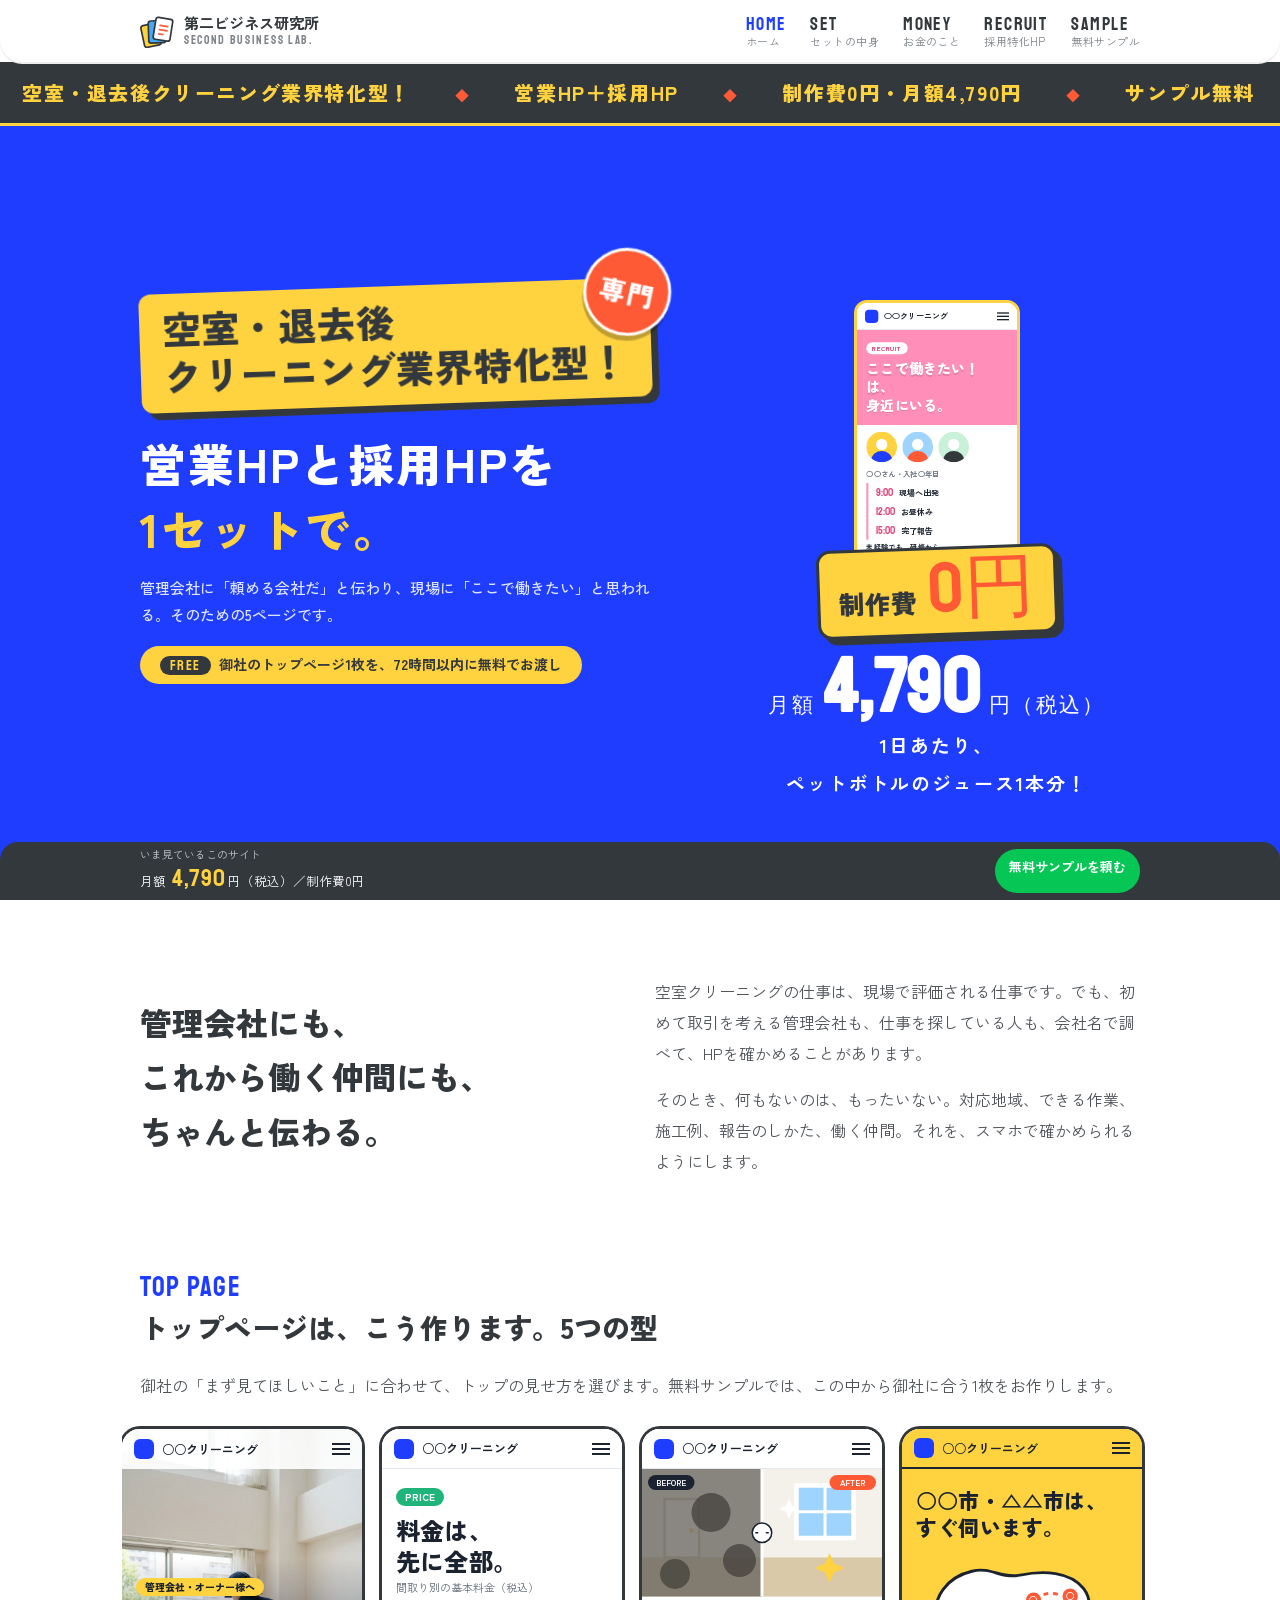
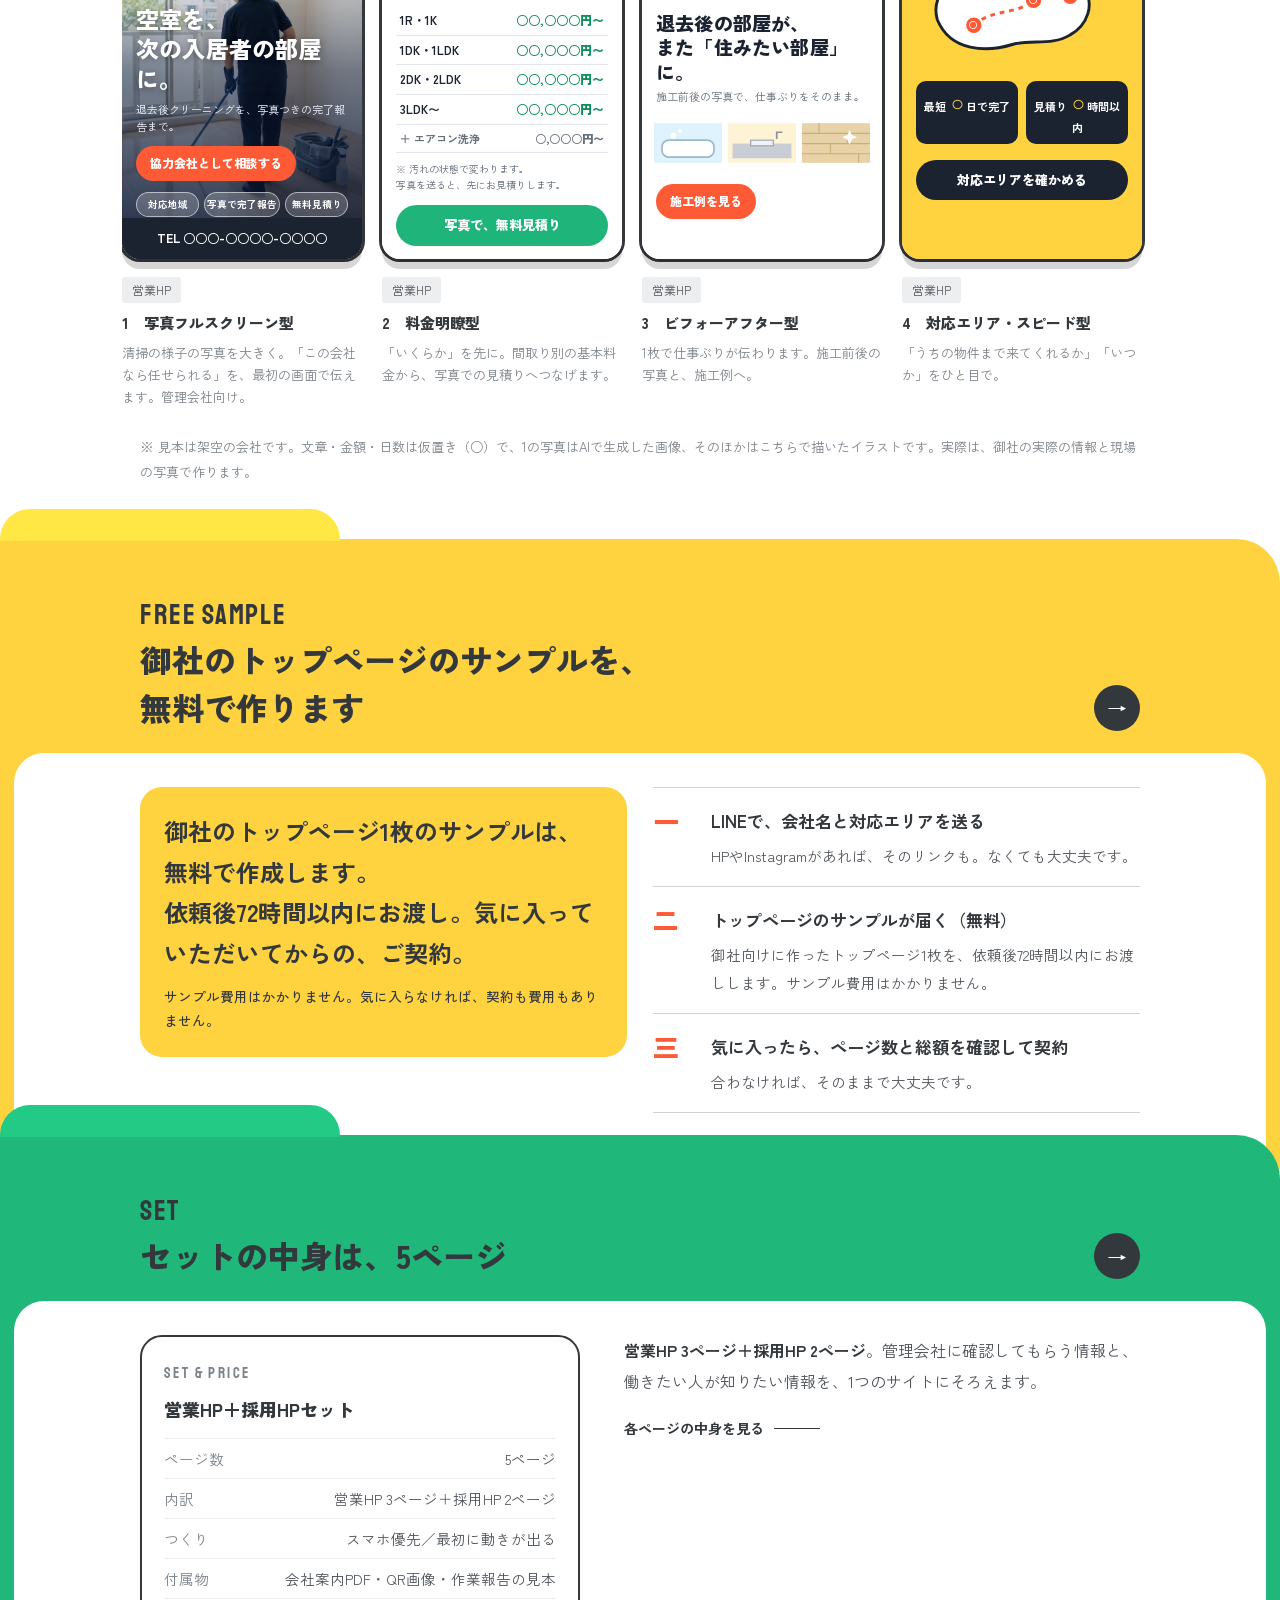
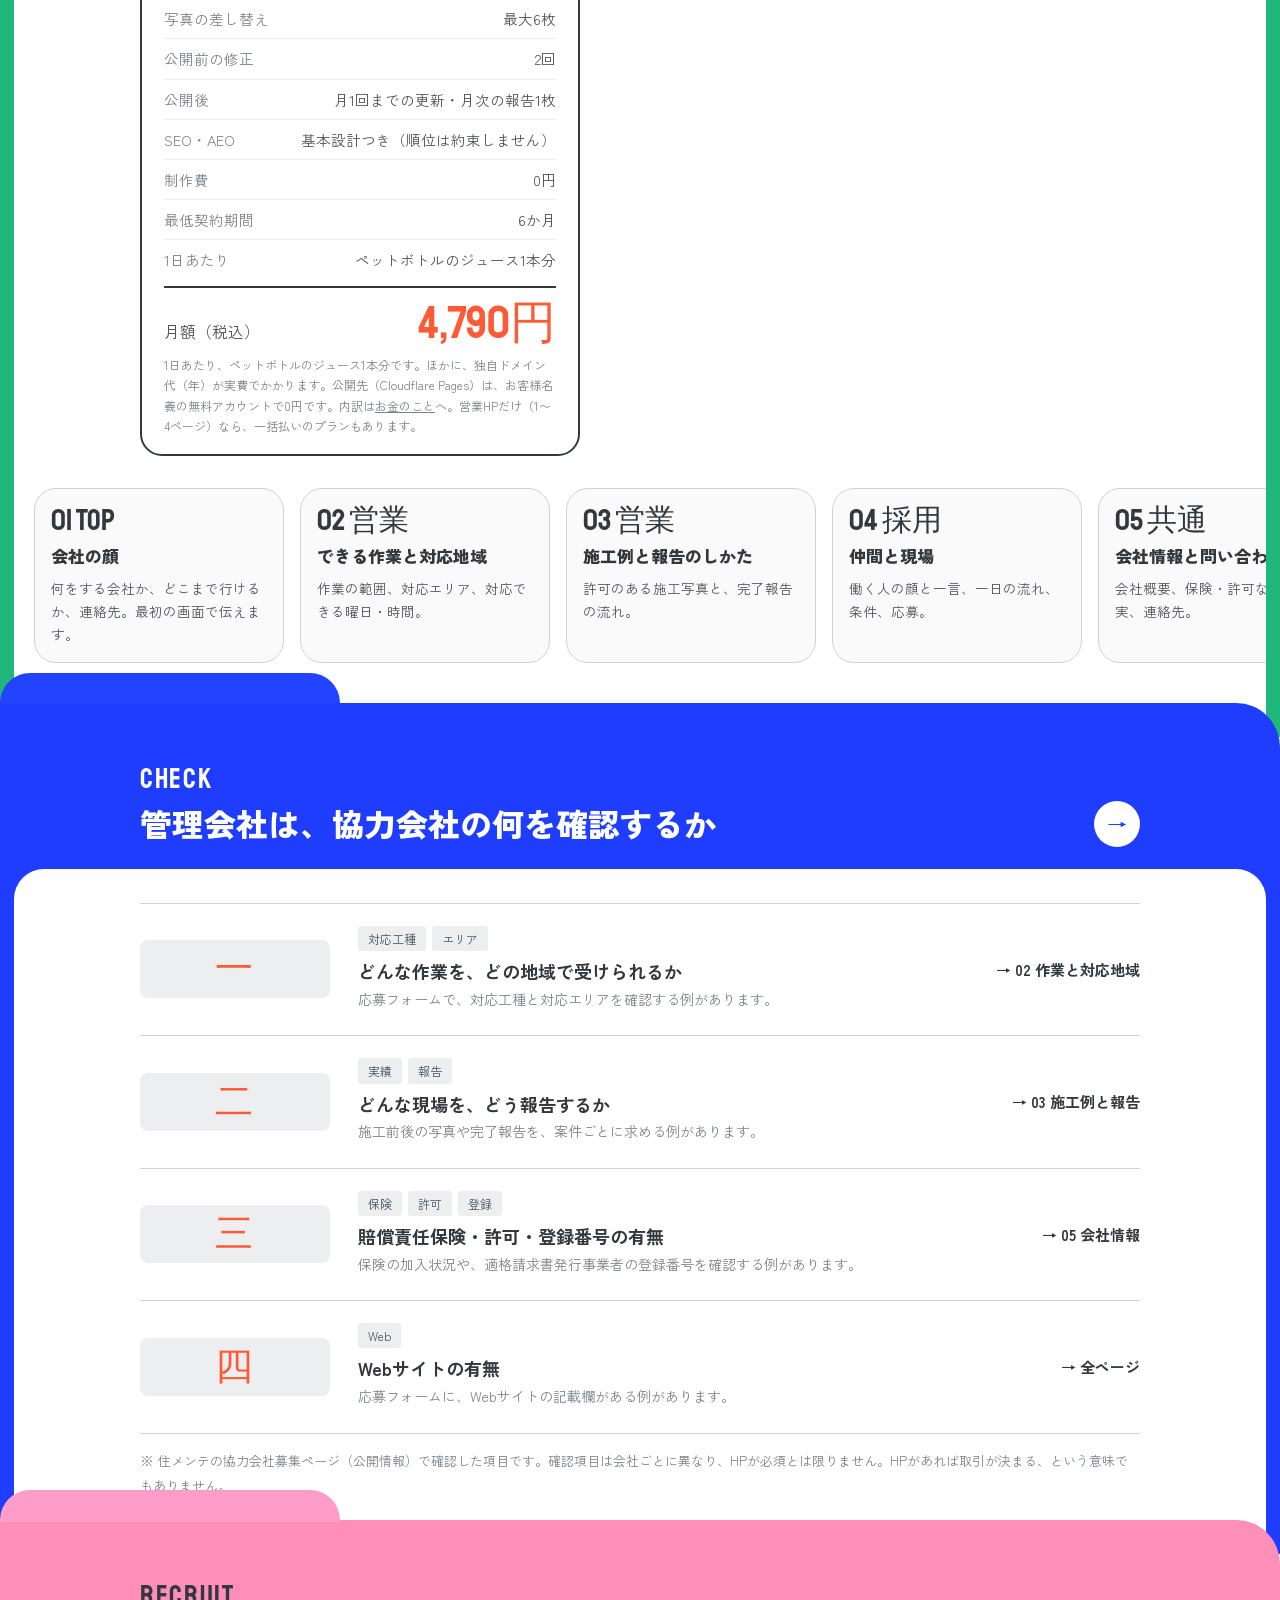
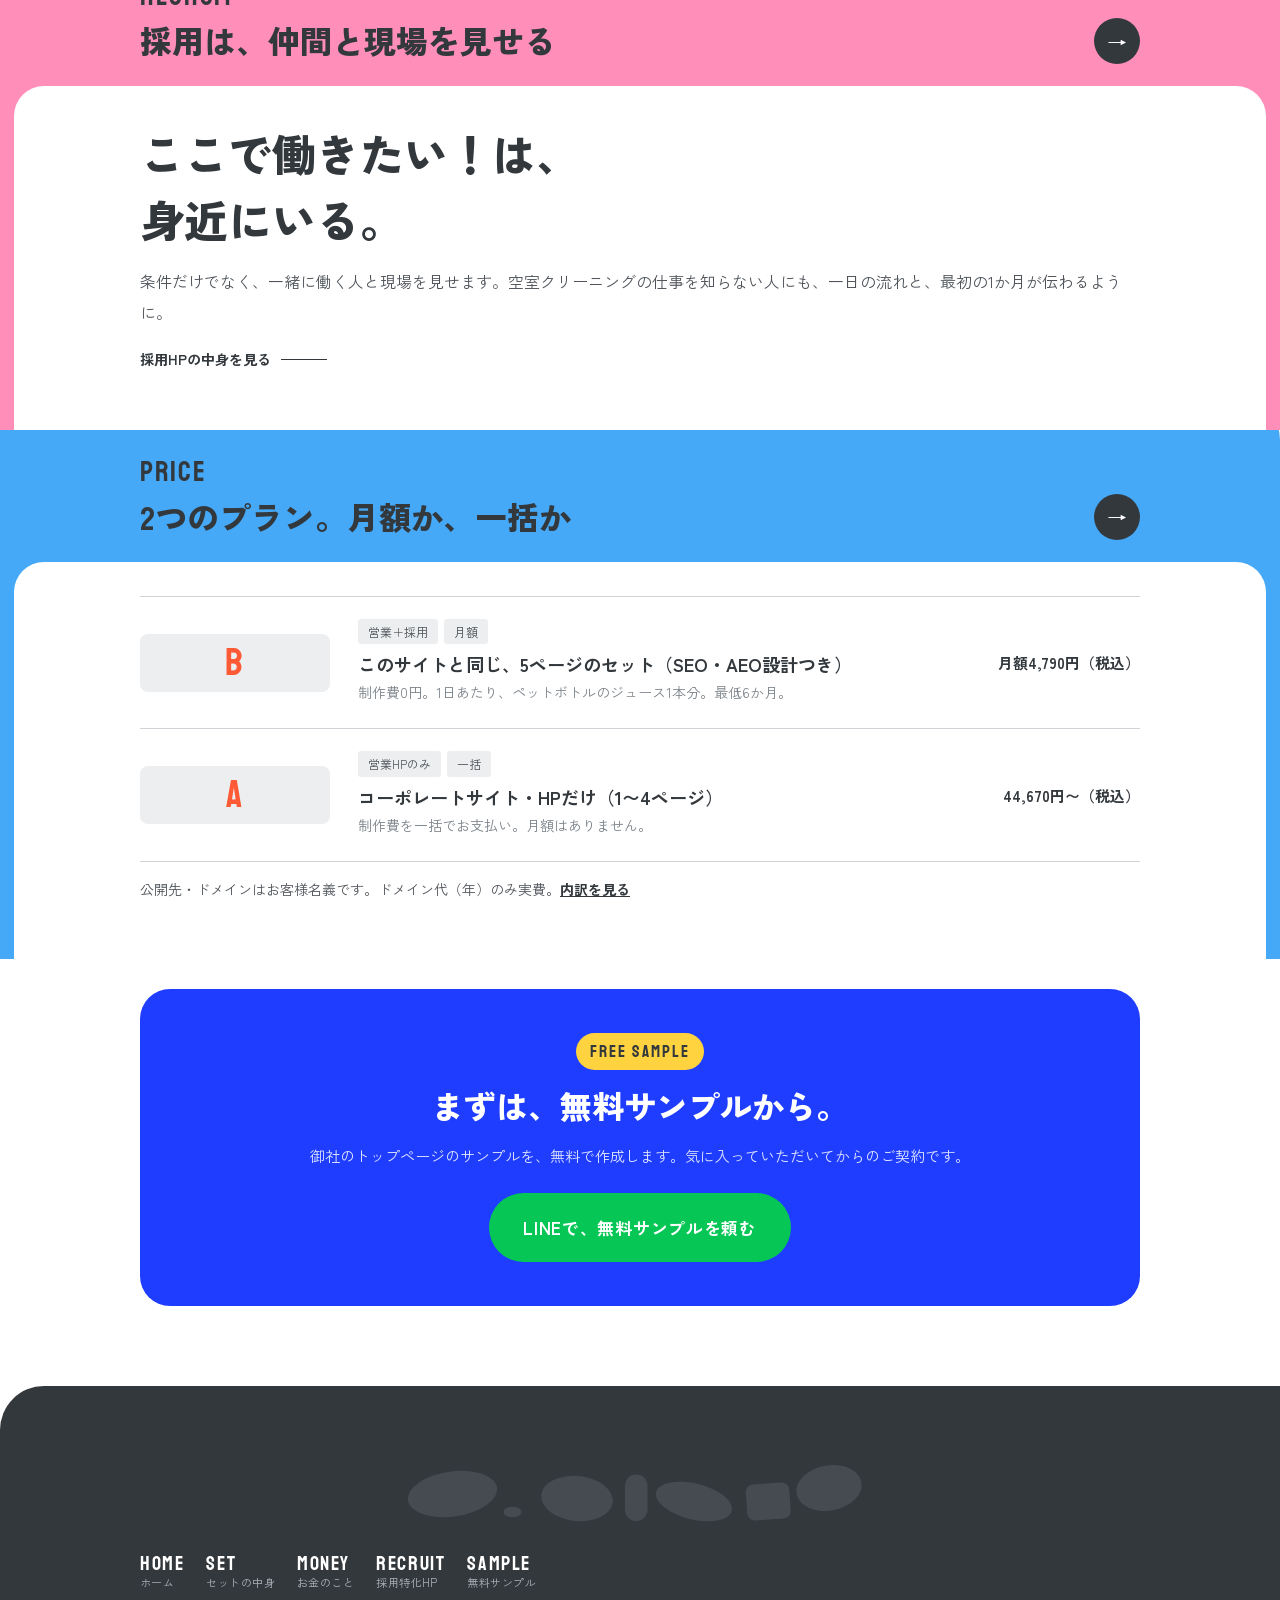
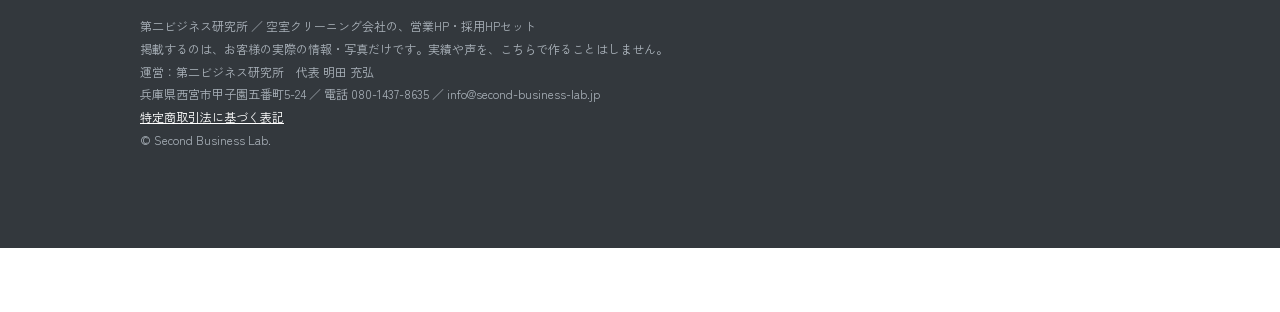
==== index.html @ c2137447 "photo background sample" ====
<!doctype html>
<html lang="ja" class="no-js">
<head>
<meta charset="utf-8"><meta name="robots" content="noindex,nofollow">
<meta name="viewport" content="width=device-width,initial-scale=1">
<title>空室クリーニング会社の営業HP・採用HPセット｜第二ビジネス研究所</title>
<meta name="description" content="空室クリーニング会社のための、営業HPと採用HPのセット。管理会社に伝わり、仲間にも伝わる5ページ。制作費0円・月額4,790円（税込・最低6か月）。御社のトップページのサンプルは無料、気に入ってから契約。">
<meta name="theme-color" content="#1f3dff">
<meta property="og:type" content="website"><meta property="og:locale" content="ja_JP">
<meta property="og:title" content="空室クリーニング会社の営業HP・採用HPセット｜第二ビジネス研究所"><meta property="og:description" content="空室クリーニング会社のための、営業HPと採用HPのセット。管理会社に伝わり、仲間にも伝わる5ページ。制作費0円・月額4,790円（税込・最低6か月）。御社のトップページのサンプルは無料、気に入ってから契約。">
<link rel="icon" href="data:image/svg+xml,%3Csvg xmlns='http://www.w3.org/2000/svg' viewBox='0 0 40 40'%3E%3Crect width='40' height='40' rx='9' fill='%231f3dff'/%3E%3Crect x='11' y='7' width='18' height='26' rx='3' fill='%23fff'/%3E%3Cpath d='M15 14h10M15 19h10M15 24h6' stroke='%23ff5a36' stroke-width='2.4' stroke-linecap='round'/%3E%3C/svg%3E">
<link rel="preconnect" href="https://fonts.googleapis.com"><link rel="preconnect" href="https://fonts.gstatic.com" crossorigin>
<link href="https://fonts.googleapis.com/css2?family=Staatliches&family=Zen+Kaku+Gothic+New:wght@400;500;700;900&display=swap" rel="stylesheet">
<link rel="stylesheet" href="style.css?v=20261012i">
<script>document.documentElement.className="js"</script>
</head>
<body>
<div id="intro" role="presentation">
<button class="skip" type="button">SKIP</button>
<div class="beat b1"><p class="sm">その部屋、</p><p class="big">次の入居者のために。</p></div>
<div class="beat b2"><svg class="room" viewBox="0 0 320 170" aria-hidden="true">
<rect width="320" height="170" fill="#f4f1ea"/><rect y="118" width="320" height="52" fill="#d9c9a8"/>
<rect x="206" y="22" width="76" height="70" fill="#9fd4ff" stroke="#fff" stroke-width="6"/><path d="M244 22v70M206 57h76" stroke="#fff" stroke-width="4"/>
<rect x="30" y="40" width="46" height="78" fill="#fff" stroke="#c8bfa8" stroke-width="3"/><circle cx="66" cy="82" r="3" fill="#ffd23f"/>
<g class="grime"><rect width="320" height="170" fill="#6d6a63" opacity=".78"/><circle cx="90" cy="60" r="26" fill="#3f3d38" opacity=".7"/><circle cx="170" cy="120" r="30" fill="#3f3d38" opacity=".7"/><circle cx="260" cy="50" r="22" fill="#3f3d38" opacity=".7"/><circle cx="40" cy="140" r="20" fill="#3f3d38" opacity=".7"/></g>
<g class="spark"><path d="M240 60l6 14 14 6-14 6-6 14-6-14-14-6 14-6z" fill="#ffd23f"/><path d="M70 40l4 9 9 4-9 4-4 9-4-9-9-4 9-4z" fill="#fff"/></g>
</svg><p class="big">きれいにする仕事は、<br>ちゃんと誇れる。</p></div>
<div class="beat b3"><p class="sm">丁寧な仕事なのに、</p><p class="big">伝える場所がない。</p></div>
<div class="beat b4"><div class="pair"><span class="tagA">営業HP</span><i>×</i><span class="tagB">採用HP</span></div><p class="big">1セットで、<br>持つ。</p></div>
<div class="beat b5"><p class="sm">空室クリーニング会社の、</p><p class="big">営業・採用HPセット。</p><p class="pr"><b>制作費0円</b> ／ 月額4,790円（税込）</p></div>
<div class="progress"><i></i></div>
</div>
<header class="hd"><div class="wrap">
<a class="logo" href="index.html"><svg class="mark" viewBox="0 0 40 40" aria-hidden="true"><rect x="3" y="12" width="20" height="26" rx="3" fill="#ffd23f" stroke="#33383d" stroke-width="2" transform="rotate(-12 13 25)"/><rect x="10" y="8" width="20" height="26" rx="3" fill="#46a9f7" stroke="#33383d" stroke-width="2" transform="rotate(-2 20 21)"/><rect x="17" y="5" width="20" height="26" rx="3" fill="#fff" stroke="#33383d" stroke-width="2" transform="rotate(9 27 18)"/><path d="M23 14h9M23 19h9M23 24h5" stroke="#ff5a36" stroke-width="2" stroke-linecap="round" transform="rotate(9 27 18)"/></svg><span>第二ビジネス研究所<small>SECOND BUSINESS LAB.</small></span></a>
<button class="menu-btn" type="button" aria-expanded="false" aria-controls="gnav"><span>MENU</span><i></i></button>
<ul class="nav" id="gnav"><li><a href="index.html" aria-current="page">HOME<span>ホーム</span></a></li><li><a href="works.html">SET<span>セットの中身</span></a></li><li><a href="price.html">MONEY<span>お金のこと</span></a></li><li><a href="recruit.html">RECRUIT<span>採用特化HP</span></a></li><li><a href="contact.html">SAMPLE<span>無料サンプル</span></a></li></ul>
</div></header>

<main>
<section class="kv" aria-label="空室クリーニング会社の営業HP・採用HPセット">
<div class="kvband" aria-hidden="true"><div class="track"><span>空室・退去後クリーニング業界特化型！</span><span>営業HP＋採用HP</span><span>制作費0円・月額4,790円</span><span>サンプル無料</span><span>空室・退去後クリーニング業界特化型！</span><span>営業HP＋採用HP</span><span>制作費0円・月額4,790円</span><span>サンプル無料</span></div></div>
<div class="wrap kvg">
<div class="kvl">
<div class="spec"><span class="stamp" aria-hidden="true">専門</span><p class="spec-t"><span class="nb">空室・退去後</span><br><span class="nb">クリーニング業界特化型！</span></p></div>
<h1 class="catch"><span class="nb">営業HPと</span><span class="nb">採用HPを</span><br><em class="nb">1セットで。</em></h1>
<p class="kvsub">管理会社に「頼める会社だ」と伝わり、現場に「ここで働きたい」と思われる。そのための5ページです。</p>
<a class="free" href="#free"><b>FREE</b>御社のトップページ1枚を、72時間以内に無料でお渡し</a>
</div>
<div class="kvr">
<div class="stage" aria-hidden="true"><div class="pg" data-n="1"><div class="mk mk1 ph"><div class="mk-photo"></div><div class="mk-shade"></div><div class="mk-h"><i></i><b>○○クリーニング</b><s></s></div><div class="mk-cp"><span class="mk-tag">管理会社・オーナー様へ</span><h4>空室を、<br>次の入居者の部屋に。</h4><p>退去後クリーニングを、写真つきの完了報告まで。</p><span class="mk-btn">協力会社として相談する</span><div class="mk-pills"><span>対応地域</span><span>写真で完了報告</span><span>無料見積り</span></div></div><div class="mk-tel">TEL ○○○-○○○○-○○○○</div></div></div><div class="pg" data-n="2"><div class="mk mk2"><div class="mk-h"><i></i><b>○○クリーニング</b><s></s></div><div class="mk-top"><span class="mk-tag g">PRICE</span><h4>料金は、<br>先に全部。</h4><p>間取り別の基本料金（税込）</p></div><table class="mk-tb"><tr><td>1R・1K</td><td>○○,○○○円〜</td></tr><tr><td>1DK・1LDK</td><td>○○,○○○円〜</td></tr><tr><td>2DK・2LDK</td><td>○○,○○○円〜</td></tr><tr><td>3LDK〜</td><td>○○,○○○円〜</td></tr><tr class="o"><td>＋ エアコン洗浄</td><td>○,○○○円〜</td></tr></table><p class="mk-note">※ 汚れの状態で変わります。<br>写真を送ると、先にお見積りします。</p><span class="mk-btn g">写真で、無料見積り</span></div></div><div class="pg" data-n="3"><div class="mk mk3"><div class="mk-h"><i></i><b>○○クリーニング</b><s></s></div><svg viewBox="0 0 320 170" class="mk-svg " aria-hidden="true"><rect width="320" height="170" fill="#f4f1ea"/><rect y="118" width="320" height="52" fill="#d9c9a8"/><rect x="206" y="22" width="76" height="70" fill="#9fd4ff" stroke="#fff" stroke-width="6"/><path d="M244 22v70M206 57h76" stroke="#fff" stroke-width="4"/><rect x="30" y="40" width="46" height="78" fill="#fff" stroke="#c8bfa8" stroke-width="3"/><circle cx="66" cy="82" r="3" fill="#ffd23f"/><rect width="160" height="170" fill="#6d6a63" opacity=".8"/><circle cx="92" cy="58" r="26" fill="#3f3d38" opacity=".7"/><circle cx="44" cy="140" r="20" fill="#3f3d38" opacity=".7"/><circle cx="130" cy="122" r="22" fill="#3f3d38" opacity=".7"/><path d="M250 112l6 14 14 6-14 6-6 14-6-14-14-6 14-6z" fill="#ffd23f"/><path d="M196 40l4 9 9 4-9 4-4 9-4-9-9-4 9-4z" fill="#fff"/><path d="M160 0v170" stroke="#fff" stroke-width="4"/><circle cx="160" cy="85" r="13" fill="#fff" stroke="#1b2330" stroke-width="2"/><path d="M155 85h-4m18 0h-4" stroke="#1b2330" stroke-width="2"/><rect x="8" y="8" width="62" height="20" rx="10" fill="#1b2330"/><text x="39" y="22" fill="#fff" font-size="11" font-weight="700" text-anchor="middle">BEFORE</text><rect x="250" y="8" width="62" height="20" rx="10" fill="#ff5a36"/><text x="281" y="22" fill="#fff" font-size="11" font-weight="700" text-anchor="middle">AFTER</text></svg><h4>退去後の部屋が、<br>また「住みたい部屋」に。</h4><p class="mk-sub">施工前後の写真で、仕事ぶりをそのまま。</p><div class="mk-photos"><svg viewBox="0 0 120 70" class="mk-th" aria-hidden="true"><rect width="120" height="70" fill="#dff3ff"/><rect x="14" y="30" width="92" height="30" rx="12" fill="#fff" stroke="#9bb8c9" stroke-width="3"/><circle cx="34" cy="22" r="5" fill="#fff"/><circle cx="46" cy="14" r="3.5" fill="#fff"/></svg><svg viewBox="0 0 120 70" class="mk-th" aria-hidden="true"><rect width="120" height="70" fill="#fff3d6"/><rect x="8" y="36" width="104" height="26" fill="#c9ced6"/><rect x="40" y="30" width="40" height="10" fill="#eef1f5" stroke="#9aa3ad" stroke-width="2"/><path d="M86 28v-12h10" stroke="#8a929c" stroke-width="3" fill="none"/></svg><svg viewBox="0 0 120 70" class="mk-th" aria-hidden="true"><rect width="120" height="70" fill="#e8d3a8"/><path d="M0 18h120M0 36h120M0 54h120M30 0v18M80 18v18M50 36v18M100 54v16" stroke="#c9ad78" stroke-width="2"/><path d="M84 12l4 9 9 4-9 4-4 9-4-9-9-4 9-4z" fill="#fff"/></svg></div><span class="mk-btn">施工例を見る</span></div></div><div class="pg" data-n="4"><div class="mk mk4"><div class="mk-h"><i></i><b>○○クリーニング</b><s></s></div><h4>○○市・△△市は、<br>すぐ伺います。</h4><svg viewBox="0 0 220 120" class="mk-map" aria-hidden="true"><path d="M22 70c-6-22 10-44 36-50 20-5 30 8 50 4 24-5 52-4 66 14 12 16 4 38-14 48-20 12-40 4-60 10-26 8-64 8-78-26z" fill="#fff" stroke="#1b2330" stroke-width="3"/><path d="M60 76c20-18 44-10 62-26 12-10 24-8 34-2" stroke="#ff5a36" stroke-width="3" stroke-dasharray="5 5" fill="none"/><g fill="#ff5a36" stroke="#fff" stroke-width="2"><circle cx="60" cy="76" r="9"/><circle cx="122" cy="50" r="9"/><circle cx="160" cy="46" r="9"/></g><g fill="#fff" font-size="9" font-weight="700" text-anchor="middle"><text x="60" y="79">○</text><text x="122" y="53">○</text><text x="160" y="49">○</text></g></svg><div class="mk-badges"><span>最短 <b>○</b>日で完了</span><span>見積り <b>○</b>時間以内</span></div><span class="mk-btn k">対応エリアを確かめる</span></div></div><div class="pg" data-n="5"><div class="mk mk5"><div class="mk-h"><i></i><b>○○クリーニング</b><s></s></div><div class="mk-hero p"><span class="mk-tag w">RECRUIT</span><h4>ここで働きたい！は、<br>身近にいる。</h4></div><div class="mk-avs"><svg viewBox="0 0 60 60" class="mk-av" aria-hidden="true"><rect width="60" height="60" fill="#ffd23f"/><circle cx="30" cy="25" r="11" fill="#fff"/><path d="M8 60c2-16 12-22 22-22s20 6 22 22z" fill="#1f3dff"/></svg><svg viewBox="0 0 60 60" class="mk-av" aria-hidden="true"><rect width="60" height="60" fill="#9fd4ff"/><circle cx="30" cy="25" r="11" fill="#fff"/><path d="M8 60c2-16 12-22 22-22s20 6 22 22z" fill="#ff5a36"/></svg><svg viewBox="0 0 60 60" class="mk-av" aria-hidden="true"><rect width="60" height="60" fill="#c9f0d8"/><circle cx="30" cy="25" r="11" fill="#fff"/><path d="M8 60c2-16 12-22 22-22s20 6 22 22z" fill="#33383d"/></svg><p>○○さん・入社○年目</p></div><ol class="mk-tl"><li><b>9:00</b>現場へ出発</li><li><b>12:00</b>お昼休み</li><li><b>15:00</b>完了報告</li></ol><p class="mk-sub">未経験でも、研修から。</p><span class="mk-line">LINEで応募する</span></div></div></div>
<div class="zero"><span>制作費</span><b>0円</b></div>
<div class="yen en"><small class="mo">月額</small><b>4,790</b><small>円（税込）</small></div>
<p class="say">1日あたり、<br>ペットボトルのジュース1本分！</p>
</div>
</div></section>

<section class="intro"><div class="wrap">
<p class="stmt rv">管理会社にも、<br>これから働く仲間にも、<br>ちゃんと伝わる。</p>
<div class="lead rv">
<p>空室クリーニングの仕事は、現場で評価される仕事です。でも、初めて取引を考える管理会社も、仕事を探している人も、会社名で調べて、HPを確かめることがあります。</p>
<p>そのとき、何もないのは、もったいない。対応地域、できる作業、施工例、報告のしかた、働く仲間。それを、スマホで確かめられるようにします。</p>
</div></div></section>

<section class="tops" id="tops"><div class="wrap"><div class="sec-h"><span class="en">TOP PAGE</span><h2>トップページは、こう作ります。5つの型</h2></div><div class="lead rv"><p>御社の「まず見てほしいこと」に合わせて、トップの見せ方を選びます。無料サンプルでは、この中から御社に合う1枚をお作りします。</p></div><div class="mkrail"><figure class="mkfig rv"><div class="mkbox"><div class="mk mk1 ph"><div class="mk-photo"></div><div class="mk-shade"></div><div class="mk-h"><i></i><b>○○クリーニング</b><s></s></div><div class="mk-cp"><span class="mk-tag">管理会社・オーナー様へ</span><h4>空室を、<br>次の入居者の部屋に。</h4><p>退去後クリーニングを、写真つきの完了報告まで。</p><span class="mk-btn">協力会社として相談する</span><div class="mk-pills"><span>対応地域</span><span>写真で完了報告</span><span>無料見積り</span></div></div><div class="mk-tel">TEL ○○○-○○○○-○○○○</div></div></div><figcaption><span class="tag">営業HP</span><b>1　写真フルスクリーン型</b><span class="d">清掃の様子の写真を大きく。「この会社なら任せられる」を、最初の画面で伝えます。管理会社向け。</span></figcaption></figure><figure class="mkfig rv"><div class="mkbox"><div class="mk mk2"><div class="mk-h"><i></i><b>○○クリーニング</b><s></s></div><div class="mk-top"><span class="mk-tag g">PRICE</span><h4>料金は、<br>先に全部。</h4><p>間取り別の基本料金（税込）</p></div><table class="mk-tb"><tr><td>1R・1K</td><td>○○,○○○円〜</td></tr><tr><td>1DK・1LDK</td><td>○○,○○○円〜</td></tr><tr><td>2DK・2LDK</td><td>○○,○○○円〜</td></tr><tr><td>3LDK〜</td><td>○○,○○○円〜</td></tr><tr class="o"><td>＋ エアコン洗浄</td><td>○,○○○円〜</td></tr></table><p class="mk-note">※ 汚れの状態で変わります。<br>写真を送ると、先にお見積りします。</p><span class="mk-btn g">写真で、無料見積り</span></div></div><figcaption><span class="tag">営業HP</span><b>2　料金明瞭型</b><span class="d">「いくらか」を先に。間取り別の基本料金から、写真での見積りへつなげます。</span></figcaption></figure><figure class="mkfig rv"><div class="mkbox"><div class="mk mk3"><div class="mk-h"><i></i><b>○○クリーニング</b><s></s></div><svg viewBox="0 0 320 170" class="mk-svg " aria-hidden="true"><rect width="320" height="170" fill="#f4f1ea"/><rect y="118" width="320" height="52" fill="#d9c9a8"/><rect x="206" y="22" width="76" height="70" fill="#9fd4ff" stroke="#fff" stroke-width="6"/><path d="M244 22v70M206 57h76" stroke="#fff" stroke-width="4"/><rect x="30" y="40" width="46" height="78" fill="#fff" stroke="#c8bfa8" stroke-width="3"/><circle cx="66" cy="82" r="3" fill="#ffd23f"/><rect width="160" height="170" fill="#6d6a63" opacity=".8"/><circle cx="92" cy="58" r="26" fill="#3f3d38" opacity=".7"/><circle cx="44" cy="140" r="20" fill="#3f3d38" opacity=".7"/><circle cx="130" cy="122" r="22" fill="#3f3d38" opacity=".7"/><path d="M250 112l6 14 14 6-14 6-6 14-6-14-14-6 14-6z" fill="#ffd23f"/><path d="M196 40l4 9 9 4-9 4-4 9-4-9-9-4 9-4z" fill="#fff"/><path d="M160 0v170" stroke="#fff" stroke-width="4"/><circle cx="160" cy="85" r="13" fill="#fff" stroke="#1b2330" stroke-width="2"/><path d="M155 85h-4m18 0h-4" stroke="#1b2330" stroke-width="2"/><rect x="8" y="8" width="62" height="20" rx="10" fill="#1b2330"/><text x="39" y="22" fill="#fff" font-size="11" font-weight="700" text-anchor="middle">BEFORE</text><rect x="250" y="8" width="62" height="20" rx="10" fill="#ff5a36"/><text x="281" y="22" fill="#fff" font-size="11" font-weight="700" text-anchor="middle">AFTER</text></svg><h4>退去後の部屋が、<br>また「住みたい部屋」に。</h4><p class="mk-sub">施工前後の写真で、仕事ぶりをそのまま。</p><div class="mk-photos"><svg viewBox="0 0 120 70" class="mk-th" aria-hidden="true"><rect width="120" height="70" fill="#dff3ff"/><rect x="14" y="30" width="92" height="30" rx="12" fill="#fff" stroke="#9bb8c9" stroke-width="3"/><circle cx="34" cy="22" r="5" fill="#fff"/><circle cx="46" cy="14" r="3.5" fill="#fff"/></svg><svg viewBox="0 0 120 70" class="mk-th" aria-hidden="true"><rect width="120" height="70" fill="#fff3d6"/><rect x="8" y="36" width="104" height="26" fill="#c9ced6"/><rect x="40" y="30" width="40" height="10" fill="#eef1f5" stroke="#9aa3ad" stroke-width="2"/><path d="M86 28v-12h10" stroke="#8a929c" stroke-width="3" fill="none"/></svg><svg viewBox="0 0 120 70" class="mk-th" aria-hidden="true"><rect width="120" height="70" fill="#e8d3a8"/><path d="M0 18h120M0 36h120M0 54h120M30 0v18M80 18v18M50 36v18M100 54v16" stroke="#c9ad78" stroke-width="2"/><path d="M84 12l4 9 9 4-9 4-4 9-4-9-9-4 9-4z" fill="#fff"/></svg></div><span class="mk-btn">施工例を見る</span></div></div><figcaption><span class="tag">営業HP</span><b>3　ビフォーアフター型</b><span class="d">1枚で仕事ぶりが伝わります。施工前後の写真と、施工例へ。</span></figcaption></figure><figure class="mkfig rv"><div class="mkbox"><div class="mk mk4"><div class="mk-h"><i></i><b>○○クリーニング</b><s></s></div><h4>○○市・△△市は、<br>すぐ伺います。</h4><svg viewBox="0 0 220 120" class="mk-map" aria-hidden="true"><path d="M22 70c-6-22 10-44 36-50 20-5 30 8 50 4 24-5 52-4 66 14 12 16 4 38-14 48-20 12-40 4-60 10-26 8-64 8-78-26z" fill="#fff" stroke="#1b2330" stroke-width="3"/><path d="M60 76c20-18 44-10 62-26 12-10 24-8 34-2" stroke="#ff5a36" stroke-width="3" stroke-dasharray="5 5" fill="none"/><g fill="#ff5a36" stroke="#fff" stroke-width="2"><circle cx="60" cy="76" r="9"/><circle cx="122" cy="50" r="9"/><circle cx="160" cy="46" r="9"/></g><g fill="#fff" font-size="9" font-weight="700" text-anchor="middle"><text x="60" y="79">○</text><text x="122" y="53">○</text><text x="160" y="49">○</text></g></svg><div class="mk-badges"><span>最短 <b>○</b>日で完了</span><span>見積り <b>○</b>時間以内</span></div><span class="mk-btn k">対応エリアを確かめる</span></div></div><figcaption><span class="tag">営業HP</span><b>4　対応エリア・スピード型</b><span class="d">「うちの物件まで来てくれるか」「いつか」をひと目で。</span></figcaption></figure><figure class="mkfig rv"><div class="mkbox"><div class="mk mk5"><div class="mk-h"><i></i><b>○○クリーニング</b><s></s></div><div class="mk-hero p"><span class="mk-tag w">RECRUIT</span><h4>ここで働きたい！は、<br>身近にいる。</h4></div><div class="mk-avs"><svg viewBox="0 0 60 60" class="mk-av" aria-hidden="true"><rect width="60" height="60" fill="#ffd23f"/><circle cx="30" cy="25" r="11" fill="#fff"/><path d="M8 60c2-16 12-22 22-22s20 6 22 22z" fill="#1f3dff"/></svg><svg viewBox="0 0 60 60" class="mk-av" aria-hidden="true"><rect width="60" height="60" fill="#9fd4ff"/><circle cx="30" cy="25" r="11" fill="#fff"/><path d="M8 60c2-16 12-22 22-22s20 6 22 22z" fill="#ff5a36"/></svg><svg viewBox="0 0 60 60" class="mk-av" aria-hidden="true"><rect width="60" height="60" fill="#c9f0d8"/><circle cx="30" cy="25" r="11" fill="#fff"/><path d="M8 60c2-16 12-22 22-22s20 6 22 22z" fill="#33383d"/></svg><p>○○さん・入社○年目</p></div><ol class="mk-tl"><li><b>9:00</b>現場へ出発</li><li><b>12:00</b>お昼休み</li><li><b>15:00</b>完了報告</li></ol><p class="mk-sub">未経験でも、研修から。</p><span class="mk-line">LINEで応募する</span></div></div><figcaption><span class="tag">採用HP</span><b>5　採用型</b><span class="d">仲間と一日の流れ。応募の入口は、LINEか電話の1つに絞ります。</span></figcaption></figure></div><p class="mkfoot">※ 見本は架空の会社です。文章・金額・日数は仮置き（○）で、1の写真はAIで生成した画像、そのほかはこちらで描いたイラストです。実際は、御社の実際の情報と現場の写真で作ります。</p></div></section>
<div class="folders">
<section class="folder f-yellow" id="free"><div class="wrap">
<div class="fh"><div><span class="en">FREE SAMPLE</span><h2>御社のトップページのサンプルを、<br>無料で作ります</h2></div>
<a class="arrow" href="contact.html" aria-label="無料サンプルの頼み方を見る">→</a></div></div>
<div class="panel"><div class="wrap free-grid">
<div class="rv"><div class="promise">御社のトップページ1枚のサンプルは、無料で作成します。<br>依頼後72時間以内にお渡し。気に入っていただいてからの、ご契約。<small>サンプル費用はかかりません。気に入らなければ、契約も費用もありません。</small></div></div>
<ol class="free-steps rv">
<li><span class="n">一</span><b>LINEで、会社名と対応エリアを送る</b><span class="d">HPやInstagramがあれば、そのリンクも。なくても大丈夫です。</span></li>
<li><span class="n">二</span><b>トップページのサンプルが届く（無料）</b><span class="d">御社向けに作ったトップページ1枚を、依頼後72時間以内にお渡しします。サンプル費用はかかりません。</span></li>
<li><span class="n">三</span><b>気に入ったら、ページ数と総額を確認して契約</b><span class="d">合わなければ、そのままで大丈夫です。</span></li>
</ol>
</div></div>
</section>

<section class="folder f-green"><div class="wrap">
<div class="fh"><div><span class="en">SET</span><h2>セットの中身は、5ページ</h2></div>
<a class="arrow" href="works.html" aria-label="セットの中身を見る">→</a></div></div>
<div class="panel"><div class="wrap two"><div class="receipt rv" aria-label="このセットの仕様と金額">
<h2>SET &amp; PRICE</h2>
<div class="ttl">営業HP＋採用HPセット</div>
<dl>
<dt>ページ数</dt><dd>5ページ</dd>
<dt>内訳</dt><dd>営業HP 3ページ＋採用HP 2ページ</dd>
<dt>つくり</dt><dd>スマホ優先／最初に動きが出る</dd>
<dt>付属物</dt><dd>会社案内PDF・QR画像・作業報告の見本</dd>
<dt>写真の差し替え</dt><dd>最大6枚</dd>
<dt>公開前の修正</dt><dd>2回</dd>
<dt>公開後</dt><dd>月1回までの更新・月次の報告1枚</dd>
<dt>SEO・AEO</dt><dd>基本設計つき（順位は約束しません）</dd>
<dt>制作費</dt><dd>0円</dd>
<dt>最低契約期間</dt><dd>6か月</dd>
<dt>1日あたり</dt><dd>ペットボトルのジュース1本分</dd>
</dl>
<div class="total"><span>月額（税込）</span><b>4,790円</b></div>
<p class="note">1日あたり、ペットボトルのジュース1本分です。ほかに、独自ドメイン代（年）が実費でかかります。公開先（Cloudflare Pages）は、お客様名義の無料アカウントで0円です。内訳は<a href="price.html">お金のこと</a>へ。営業HPだけ（1〜4ページ）なら、一括払いのプランもあります。</p>
</div>
<div class="lead rv"><p><b style="color:var(--ink)">営業HP 3ページ＋採用HP 2ページ</b>。管理会社に確認してもらう情報と、働きたい人が知りたい情報を、1つのサイトにそろえます。</p>
<p style="margin-top:14px"><a class="more" href="works.html">各ページの中身を見る</a></p></div></div>
<div class="rail">
<a class="tile" href="works.html"><span class="n">01 TOP</span><span style="font-weight:800;color:var(--ink);font-size:17px;line-height:1.5">会社の顔</span><p>何をする会社か、どこまで行けるか、連絡先。最初の画面で伝えます。</p></a>
<a class="tile" href="works.html"><span class="n">02 営業</span><span style="font-weight:800;color:var(--ink);font-size:17px;line-height:1.5">できる作業と対応地域</span><p>作業の範囲、対応エリア、対応できる曜日・時間。</p></a>
<a class="tile" href="works.html"><span class="n">03 営業</span><span style="font-weight:800;color:var(--ink);font-size:17px;line-height:1.5">施工例と報告のしかた</span><p>許可のある施工写真と、完了報告の流れ。</p></a>
<a class="tile" href="works.html"><span class="n">04 採用</span><span style="font-weight:800;color:var(--ink);font-size:17px;line-height:1.5">仲間と現場</span><p>働く人の顔と一言、一日の流れ、条件、応募。</p></a>
<a class="tile" href="works.html"><span class="n">05 共通</span><span style="font-weight:800;color:var(--ink);font-size:17px;line-height:1.5">会社情報と問い合わせ</span><p>会社概要、保険・許可などの事実、連絡先。</p></a>
</div></div>
</section>

<section class="folder f-blue"><div class="wrap">
<div class="fh"><div><span class="en">CHECK</span><h2>管理会社は、協力会社の何を確認するか</h2></div>
<a class="arrow" href="works.html" aria-label="詳しく見る">→</a></div></div>
<div class="panel"><div class="wrap">
<ul class="rows">
<li class="rv"><div class="r"><div class="th"><span class="en" style="font-size:38px;color:var(--coral)">一</span></div><div><div class="tags"><span class="tag">対応工種</span><span class="tag">エリア</span></div><h3>どんな作業を、どの地域で受けられるか</h3><p>応募フォームで、対応工種と対応エリアを確認する例があります。</p></div><div class="amt" style="font-size:15px;font-family:var(--jp);font-weight:700;color:var(--ink)">→ 02 作業と対応地域</div></div></li>
<li class="rv"><div class="r"><div class="th"><span class="en" style="font-size:38px;color:var(--coral)">二</span></div><div><div class="tags"><span class="tag">実績</span><span class="tag">報告</span></div><h3>どんな現場を、どう報告するか</h3><p>施工前後の写真や完了報告を、案件ごとに求める例があります。</p></div><div class="amt" style="font-size:15px;font-family:var(--jp);font-weight:700;color:var(--ink)">→ 03 施工例と報告</div></div></li>
<li class="rv"><div class="r"><div class="th"><span class="en" style="font-size:38px;color:var(--coral)">三</span></div><div><div class="tags"><span class="tag">保険</span><span class="tag">許可</span><span class="tag">登録</span></div><h3>賠償責任保険・許可・登録番号の有無</h3><p>保険の加入状況や、適格請求書発行事業者の登録番号を確認する例があります。</p></div><div class="amt" style="font-size:15px;font-family:var(--jp);font-weight:700;color:var(--ink)">→ 05 会社情報</div></div></li>
<li class="rv"><div class="r"><div class="th"><span class="en" style="font-size:38px;color:var(--coral)">四</span></div><div><div class="tags"><span class="tag">Web</span></div><h3>Webサイトの有無</h3><p>応募フォームに、Webサイトの記載欄がある例があります。</p></div><div class="amt" style="font-size:15px;font-family:var(--jp);font-weight:700;color:var(--ink)">→ 全ページ</div></div></li>
</ul>
<p style="font-size:13px;color:var(--mute);margin-top:14px">※ 住メンテの協力会社募集ページ（公開情報）で確認した項目です。確認項目は会社ごとに異なり、HPが必須とは限りません。HPがあれば取引が決まる、という意味でもありません。</p>
</div></div>
</section>

<section class="folder f-pink"><div class="wrap">
<div class="fh"><div><span class="en">RECRUIT</span><h2>採用は、仲間と現場を見せる</h2></div>
<a class="arrow" href="recruit.html" aria-label="採用HPを見る">→</a></div></div>
<div class="panel"><div class="wrap">
<p class="rcatch rv">ここで働きたい！は、<br>身近にいる。</p>
<div class="lead rv"><p>条件だけでなく、一緒に働く人と現場を見せます。空室クリーニングの仕事を知らない人にも、一日の流れと、最初の1か月が伝わるように。</p>
<p style="margin-top:14px"><a class="more" href="recruit.html">採用HPの中身を見る</a></p></div>
</div></div>
</section>

<section class="folder f-sky"><div class="wrap">
<div class="fh"><div><span class="en">PRICE</span><h2>2つのプラン。月額か、一括か</h2></div>
<a class="arrow" href="price.html" aria-label="お金のことを見る">→</a></div></div>
<div class="panel"><div class="wrap">
<ul class="rows">
<li class="rv"><div class="r"><div class="th"><span class="en" style="font-size:38px;color:var(--coral)">B</span></div><div><div class="tags"><span class="tag">営業＋採用</span><span class="tag">月額</span></div><h3>このサイトと同じ、5ページのセット（SEO・AEO設計つき）</h3><p>制作費0円。1日あたり、ペットボトルのジュース1本分。最低6か月。</p></div><div class="amt" style="font-size:15px;font-family:var(--jp);font-weight:700;color:var(--ink)">月額4,790円（税込）</div></div></li>
<li class="rv"><div class="r"><div class="th"><span class="en" style="font-size:38px;color:var(--coral)">A</span></div><div><div class="tags"><span class="tag">営業HPのみ</span><span class="tag">一括</span></div><h3>コーポレートサイト・HPだけ（1〜4ページ）</h3><p>制作費を一括でお支払い。月額はありません。</p></div><div class="amt" style="font-size:15px;font-family:var(--jp);font-weight:700;color:var(--ink)">44,670円〜（税込）</div></div></li>
</ul>
<p style="font-size:14px;margin-top:14px">公開先・ドメインはお客様名義です。ドメイン代（年）のみ実費。<a href="price.html" style="color:var(--ink);font-weight:700">内訳を見る</a></p>
</div></div>
</section>
</div>

<section class="sec"><div class="wrap"><div class="cta-card rv">
<span class="chip">FREE SAMPLE</span>
<h2>まずは、無料サンプルから。</h2><p>御社のトップページのサンプルを、無料で作成します。気に入っていただいてからのご契約です。</p>
<a class="btn line big" href="https://lin.ee/Pv7TeN5" target="_blank" rel="noopener">LINEで、無料サンプルを頼む</a>
</div></div></section>
</main>
<footer class="ft"><div class="wrap">
<svg class="stones" viewBox="0 0 640 120" aria-hidden="true" preserveAspectRatio="xMidYMid meet"><g class="stone"><ellipse cx="70" cy="72" rx="60" ry="30" transform="rotate(-8 70 72)"/><ellipse cx="150" cy="96" rx="12" ry="7"/><ellipse cx="236" cy="78" rx="48" ry="30" transform="rotate(6 236 78)"/><rect x="300" y="46" width="30" height="62" rx="15"/><ellipse cx="392" cy="82" rx="52" ry="24" transform="rotate(14 392 82)"/><rect x="462" y="58" width="58" height="48" rx="10" transform="rotate(-4 490 82)"/><ellipse cx="572" cy="64" rx="44" ry="30" transform="rotate(-10 572 64)"/></g></svg>
<ul class="nav"><li><a href="index.html">HOME<span>ホーム</span></a></li><li><a href="works.html">SET<span>セットの中身</span></a></li><li><a href="price.html">MONEY<span>お金のこと</span></a></li><li><a href="recruit.html">RECRUIT<span>採用特化HP</span></a></li><li><a href="contact.html">SAMPLE<span>無料サンプル</span></a></li></ul>
<small>第二ビジネス研究所 ／ 空室クリーニング会社の、営業HP・採用HPセット<br>
掲載するのは、お客様の実際の情報・写真だけです。実績や声を、こちらで作ることはしません。<br>
運営：第二ビジネス研究所　代表 明田 充弘<br>
兵庫県西宮市甲子園五番町5-24 ／ 電話 080-1437-8635 ／ info@second-business-lab.jp<br>
<a href="contact.html#tokushoho" style="color:#fff">特定商取引法に基づく表記</a><br>
© Second Business Lab.</small>
</div></footer>
<aside class="bar" aria-label="いま見ているこのサイトの金額と無料サンプル"><div class="wrap">
<div class="t"><span>いま見ているこのサイト</span><div>月額 <b>4,790</b>円（税込）／制作費0円</div></div>
<a href="https://lin.ee/Pv7TeN5" target="_blank" rel="noopener"><span class="lg">無料サンプルを頼む</span><span class="sm">無料サンプル</span></a>
</div></aside>
<script src="main.js?v=20261012i"></script>
</body></html>
---- style.css ----
/* 第二ビジネス研究所 HP・LP制作サイト v2
   taiyo-links型（鮮やかな全画面KV・色分けフォルダ・丸角カードの横スクロール）
   × tanukie型（白地・灰色文字・縦書き・細い罫線リスト・石の装飾）のミックス */
:root{
  --blue:#1f3dff; --green:#1fb87a; --yellow:#ffd23f; --sky:#46a9f7; --coral:#ff5a36;
  --ink:#33383d; --gray:#4f545a; --mute:#7c838a; --line:#cfd3d7; --stone:#eceef0; --white:#fff; --paper:#fafafa;
  --jp:"Zen Kaku Gothic New","Hiragino Sans","Yu Gothic",sans-serif;
  --en:"Staatliches","Bebas Neue",Impact,sans-serif;
  --gut:20px; --max:1040px;
}
*{box-sizing:border-box;margin:0;padding:0}
html{scroll-behavior:smooth;-webkit-text-size-adjust:100%}
body{background:var(--white);color:var(--gray);font-family:var(--jp);font-size:16px;line-height:1.95;padding-bottom:64px;overflow-x:hidden}
img,svg{max-width:100%;display:block}
a{color:inherit}
.wrap{max-width:var(--max);margin:0 auto;padding:0 var(--gut)}
.en{font-family:var(--en);font-weight:400;letter-spacing:.06em;text-transform:uppercase;line-height:1}
.nb{display:inline-block}

/* ---- header（taiyo: 角丸の白バー＋MENUピル ／ tanukie: 横並びの細いナビ） ---- */
.hd{position:sticky;top:0;z-index:50;background:#fff;border-radius:0 0 22px 22px;box-shadow:0 2px 0 var(--stone)}
.hd .wrap{display:flex;align-items:center;justify-content:space-between;height:62px}
.logo{display:flex;align-items:center;gap:10px;text-decoration:none;font-weight:700;color:var(--ink);font-size:15px;line-height:1.25}
.logo small{display:block;font-family:var(--en);font-size:12px;letter-spacing:.14em;color:var(--mute);font-weight:400}
.mark{width:34px;height:34px;flex:none}
.menu-btn{font-family:var(--en);font-size:17px;letter-spacing:.08em;background:var(--white);border:2px solid var(--ink);padding:3px 14px 3px 16px;border-radius:999px;cursor:pointer;color:var(--ink);display:flex;align-items:center;gap:8px}
.menu-btn i{width:14px;height:14px;border-radius:50%;background:var(--coral);display:block}
.nav{list-style:none;display:flex;flex-wrap:wrap;gap:6px 22px}
.nav a{text-decoration:none;display:block;font-family:var(--en);font-size:18px;letter-spacing:.08em;line-height:1.2;color:var(--ink)}
.nav a span{display:block;font-family:var(--jp);font-size:11px;letter-spacing:.04em;color:var(--mute)}
.nav a[aria-current]{color:var(--blue)}
.js .hd .nav{position:fixed;inset:0;z-index:-1;background:var(--blue);flex-direction:column;justify-content:center;gap:4px;padding:80px 28px 90px;opacity:0;visibility:hidden;transition:opacity .3s,visibility .3s;overflow:auto;flex-wrap:nowrap}
.js .hd .nav.open{opacity:1;visibility:visible}
.js .hd .nav a{color:#fff;font-size:44px;padding:4px 0}
.js .hd .nav a span{color:#cfd8ff;font-size:13px}
.js .hd .nav a[aria-current]{color:var(--yellow)}
@media(min-width:900px){
  .js .hd .nav{position:static;z-index:auto;background:none;flex-direction:row;flex-wrap:wrap;opacity:1;visibility:visible;padding:0;overflow:visible;justify-content:flex-start;gap:6px 24px}
  .js .hd .nav a{color:var(--ink);font-size:18px;padding:0}
  .js .hd .nav a span{color:var(--mute);font-size:11px}
  .js .hd .nav a[aria-current]{color:var(--blue)}
  .menu-btn{display:none}
}
.no-js .menu-btn{display:none}
.no-js .hd .wrap{flex-wrap:wrap;height:auto;padding-top:8px;padding-bottom:8px}

/* ---- buttons ---- */
.btn{display:inline-flex;align-items:center;gap:10px;background:var(--ink);color:#fff;text-decoration:none;padding:15px 28px;border-radius:999px;font-weight:700;font-size:15px;letter-spacing:.04em;transition:transform .2s,background .2s}
.btn:hover{transform:translateY(-2px)}
.btn.line{background:#06c755}.btn.line:hover{background:#05a847}
.btn.big{padding:18px 34px;font-size:17px}
.arrow{width:46px;height:46px;border-radius:50%;background:var(--ink);color:#fff;display:grid;place-items:center;flex:none;text-decoration:none;font-size:20px;transition:transform .25s}
.arrow:hover{transform:rotate(90deg)}
.f-blue .arrow{background:#fff;color:var(--blue)}
.more{font-size:14px;text-decoration:none;color:var(--ink);display:inline-flex;gap:10px;align-items:center;font-weight:700}
.more::after{content:"";width:46px;border-top:1px solid var(--ink);transition:width .25s}
.more:hover::after{width:70px}

/* ---- KV（taiyo: 青の全画面＋縦書きキャッチ） ---- */
.kv{background:var(--blue);color:#fff;min-height:calc(100svh - 62px);position:relative;overflow:hidden;display:flex;flex-direction:column;justify-content:flex-start;align-items:center;padding:22px 0 90px}
.kv .catch{position:relative;align-self:flex-end;margin-right:18px;writing-mode:vertical-rl;font-weight:800;font-size:clamp(26px,6.4vw,50px);line-height:1.35;letter-spacing:.12em}
.kv .catch em{font-style:normal;color:var(--yellow)}
.kv{--dx:min(56px,10vw)}
.kv .stage{position:relative;width:min(300px,64vw);height:150px;margin-top:20px}
.pg{position:absolute;left:50%;bottom:0;width:96px;height:132px;margin-left:-48px;background:#fff;border-radius:6px;box-shadow:0 8px 0 rgba(0,0,0,.18);
  background-image:linear-gradient(var(--blue),var(--blue)),linear-gradient(#c9d0ff,#c9d0ff),linear-gradient(#c9d0ff,#c9d0ff),linear-gradient(#c9d0ff,#c9d0ff);
  background-size:52% 9px,76% 5px,76% 5px,44% 5px;background-position:50% 14px,50% 38px,50% 52px,12% 66px;background-repeat:no-repeat;
  transition:opacity .35s,transform .55s cubic-bezier(.2,.9,.3,1.25)}
.pg::after{content:attr(data-n);position:absolute;right:8px;bottom:5px;font:400 15px var(--en);color:var(--mute)}
.pg:nth-child(1){transform:translateX(calc(var(--dx)*-2)) rotate(-14deg)}
.pg:nth-child(2){transform:translateX(calc(var(--dx)*-1)) rotate(-7deg)}
.pg:nth-child(3){transform:rotate(0)}
.pg:nth-child(4){transform:translateX(var(--dx)) rotate(7deg)}
.pg:nth-child(5){transform:translateX(calc(var(--dx)*2)) rotate(14deg);outline:3px solid var(--yellow)}
.js .kv .pg{opacity:0;transform:translateY(60px)}
.js .kv .pg.on{opacity:1}
.js .kv .pg.on:nth-child(1){transform:translateX(calc(var(--dx)*-2)) rotate(-14deg)}
.js .kv .pg.on:nth-child(2){transform:translateX(calc(var(--dx)*-1)) rotate(-7deg)}
.js .kv .pg.on:nth-child(3){transform:rotate(0)}
.js .kv .pg.on:nth-child(4){transform:translateX(var(--dx)) rotate(7deg)}
.js .kv .pg.on:nth-child(5){transform:translateX(calc(var(--dx)*2)) rotate(14deg)}
.kv .yen{font-family:var(--en);font-size:clamp(64px,19vw,112px);line-height:1;margin-top:20px;letter-spacing:.02em;font-variant-numeric:tabular-nums}
.kv .yen small{font-size:.3em;margin-left:8px;letter-spacing:.1em}
.kv .say{font-weight:700;font-size:clamp(15px,3.8vw,19px);letter-spacing:.1em;min-height:1.9em}
.kv .free{margin:14px 16px 0;max-width:calc(100% - 32px);background:var(--yellow);color:var(--ink);border-radius:999px;padding:8px 20px;font-weight:700;font-size:14px;text-decoration:none;text-align:center;line-height:1.5}
.kv .free b{font-family:var(--en);font-weight:400;letter-spacing:.1em;margin-right:8px;background:var(--ink);color:var(--yellow);padding:1px 10px;border-radius:999px;font-size:14px}
.scrolldown{position:absolute;left:18px;bottom:20px;writing-mode:vertical-rl;font-family:var(--en);letter-spacing:.14em;font-size:15px;display:flex;align-items:center;gap:10px}
.scrolldown::after{content:"";height:60px;border-left:1px solid #fff}
@keyframes kvfail{to{opacity:1}}
.js .kv .pg{animation:kvfail 0s linear 5.5s forwards}

/* ---- 白い導入（tanukie: 縦書き・余白・石） ---- */
.intro{padding:76px 0 40px;position:relative}
.intro .wrap{display:grid;gap:30px;align-items:start}
@media(min-width:760px){.intro .wrap{grid-template-columns:1fr 1fr;align-items:center}}
.vert{writing-mode:vertical-rl;font-size:clamp(20px,4.6vw,28px);line-height:2.1;letter-spacing:.14em;color:var(--ink);height:15em;margin:0 auto;font-weight:500}
.lead p+p{margin-top:14px}
.stones{width:100%;height:auto;color:var(--stone)}
.stone{fill:currentColor}

/* ---- フォルダ（taiyo: 色分けの重なり） ---- */
.folders{padding-top:64px}
.folder:nth-child(1){z-index:1}.folder:nth-child(2){z-index:2}.folder:nth-child(3){z-index:3}.folder:nth-child(4){z-index:4}
.folder{position:relative;margin-top:-34px;padding:62px 0 0;border-radius:0 44px 0 0;color:var(--ink)}
.folder::before{content:"";position:absolute;left:0;top:-30px;width:min(42%,340px);height:32px;background:inherit;border-radius:30px 30px 0 0;filter:brightness(1.1)}
.fh{display:flex;justify-content:space-between;align-items:flex-end;gap:16px;margin-bottom:22px}
.fh .en{font-size:clamp(20px,5vw,28px);display:block;margin-bottom:6px}
.fh h2{font-size:clamp(22px,5.6vw,32px);line-height:1.5;font-weight:800}
.f-yellow{background:var(--yellow)}.f-green{background:var(--green)}.f-blue{background:var(--blue);color:#fff}.f-sky{background:var(--sky)}
.panel{background:#fff;border-radius:30px 30px 0 0;padding:34px 0 56px;margin:0 8px;color:var(--gray)}
@media(min-width:760px){.panel{margin:0 14px}}

/* 丸角カードの横スクロール（taiyo: 画像カルーセル） */
.rail{display:flex;gap:16px;overflow-x:auto;scroll-snap-type:x mandatory;scroll-padding-left:var(--gut);padding:6px var(--gut) 18px;scrollbar-width:thin}
.rail>*{flex:none;scroll-snap-align:start}
.tile{width:min(250px,72vw);border-radius:22px;padding:16px;display:flex;flex-direction:column;gap:8px;background:var(--paper);border:1px solid var(--line);text-decoration:none;color:var(--gray);transition:transform .25s}
.tile:hover{transform:translateY(-4px)}
.tile .n{font-family:var(--en);font-size:30px;line-height:1;color:var(--ink)}
.tile .price{font-family:var(--en);font-size:40px;line-height:1;color:var(--coral);letter-spacing:.02em}
.tile .price small{font-family:var(--jp);font-size:12px;color:var(--mute);margin-left:4px;letter-spacing:0}
.tile p{font-size:13.5px;line-height:1.7}
.tile.me{background:var(--blue);color:#fff;border-color:var(--blue)}
.tile.me .n,.tile.me .price{color:#fff}.tile.me .price small{color:#cfd8ff}
.sheets{display:flex;gap:6px;align-items:flex-end;height:84px;border-radius:14px;padding:10px;justify-content:center;background:var(--stone)}
.tile.me .sheets{background:rgba(255,255,255,.18)}
.sheet{flex:1;max-width:36px;height:100%;background:#fff;border-radius:3px;border:1px solid var(--ink);position:relative;
  background-image:linear-gradient(var(--ink),var(--ink)),linear-gradient(var(--line),var(--line)),linear-gradient(var(--line),var(--line));
  background-size:58% 4px,78% 3px,78% 3px;background-position:50% 9px,50% 21px,50% 30px;background-repeat:no-repeat}
.sheet.top{border-color:var(--coral);border-width:2px}

/* ---- tanukie型：細い罫線の事例リスト ---- */
.rows{list-style:none;border-top:1px solid var(--line)}
.rows li{border-bottom:1px solid var(--line)}
.rows .r{display:grid;grid-template-columns:1fr;gap:10px;padding:22px 0;text-decoration:none;color:inherit}
@media(min-width:760px){.rows .r{grid-template-columns:190px 1fr 150px;gap:28px;align-items:center}}
.rows .th{border-radius:8px;background:var(--stone);padding:10px}
.rows .th .sheets{background:none;height:72px;padding:0}
.rows .tags{display:flex;flex-wrap:wrap;gap:6px;margin-bottom:6px}
.tag{font-size:12px;background:var(--stone);padding:1px 10px;border-radius:3px;color:var(--gray);display:inline-block}
.rows h3{font-size:18px;line-height:1.6;color:var(--ink);font-weight:700}
.rows p{font-size:14px;color:var(--mute)}
.rows .amt{font-family:var(--en);font-size:32px;color:var(--coral);line-height:1}
.rows .amt small{display:block;font-family:var(--jp);font-size:11px;color:var(--mute);margin-top:4px}
@media(min-width:760px){.rows .amt{text-align:right}}

/* ---- receipt ---- */
.receipt{background:#fff;border:2px solid var(--ink);border-radius:22px;padding:22px 22px 18px;max-width:440px}
.receipt h2{font-family:var(--en);font-size:15px;letter-spacing:.16em;font-weight:400;color:var(--mute)}
.receipt .ttl{font-weight:800;font-size:18px;margin:4px 0 10px;color:var(--ink)}
.receipt dl{display:grid;grid-template-columns:auto 1fr;font-size:14.5px}
.receipt dt,.receipt dd{padding:8px 0;border-top:1px solid var(--stone);line-height:1.6}
.receipt dt{color:var(--mute);padding-right:14px}.receipt dd{text-align:right}
.receipt .total{display:flex;justify-content:space-between;align-items:baseline;border-top:2px solid var(--ink);margin-top:6px;padding-top:12px}
.receipt .total b{font-family:var(--en);font-weight:400;font-size:46px;color:var(--coral);line-height:1}
.receipt .note{font-size:12px;color:var(--mute);margin-top:8px;line-height:1.7}
.two{display:grid;gap:26px;align-items:start;margin-bottom:26px}
@media(min-width:800px){.two{grid-template-columns:auto 1fr;gap:44px}}

/* ---- 無料サンプル ---- */
.free-grid{display:grid;gap:26px}
@media(min-width:800px){.free-grid{grid-template-columns:1fr 1fr;align-items:start}}
.free-steps{list-style:none;border-top:1px solid var(--line)}
.free-steps li{display:grid;grid-template-columns:44px 1fr;gap:4px 14px;padding:16px 0;border-bottom:1px solid var(--line)}
.free-steps .n{font-weight:800;font-size:26px;color:var(--coral);line-height:1.3}
.free-steps b{color:var(--ink);font-size:17px}
.free-steps span.d{grid-column:2;font-size:14.5px}
.chip{display:inline-block;background:var(--ink);color:var(--yellow);font-family:var(--en);letter-spacing:.12em;padding:2px 14px;border-radius:999px;font-size:17px;margin-bottom:10px}
.promise{background:var(--yellow);color:var(--ink);border-radius:22px;padding:24px;font-weight:700;font-size:clamp(19px,4.8vw,24px);line-height:1.7}
.promise small{display:block;font-weight:500;font-size:13.5px;margin-top:10px;line-height:1.8}

/* ---- 漢数字リスト ---- */
.kan{list-style:none;border-top:1px solid var(--line)}
.kan li{display:grid;grid-template-columns:54px 1fr;gap:4px 14px;padding:22px 0;border-bottom:1px solid var(--line)}
.kan .n{font-size:30px;font-weight:800;color:var(--blue);line-height:1.3}
.kan h3{font-size:18px;line-height:1.6;color:var(--ink)}
.kan p{grid-column:2;font-size:15px}

/* ---- テーマ・表・シミュレーター・FAQ ---- */
.themes{list-style:none;border-top:1px solid var(--line)}
.themes li{padding:15px 0 15px 30px;border-bottom:1px solid var(--line);position:relative;font-size:15.5px}
.themes li::before{content:"";position:absolute;left:4px;top:1.35em;width:12px;height:12px;border-radius:50%;background:var(--coral)}
@media(min-width:760px){.themes{display:grid;grid-template-columns:1fr 1fr;column-gap:40px}}
.tbl{width:100%;border-collapse:collapse;font-size:15px;border-top:2px solid var(--ink)}
.tbl th,.tbl td{padding:13px 10px;border-bottom:1px solid var(--line);text-align:left;vertical-align:top;line-height:1.6}
.tbl thead th{font-size:13px;color:var(--mute);font-weight:500}
.tbl td.r{text-align:right;white-space:nowrap}
.tbl td b{font-family:var(--en);font-weight:400;font-size:26px;color:var(--ink);letter-spacing:.03em}
.tbl tr.hl td{background:#eef1ff}
.scroll-x{overflow-x:auto}
.sim{background:var(--paper);border:2px solid var(--ink);border-radius:22px;padding:22px}
.sim h3{font-size:17px;margin-bottom:12px;color:var(--ink)}
.pgs{display:grid;grid-template-columns:repeat(5,1fr);gap:8px}
.pgs button{font-family:var(--en);font-size:30px;line-height:1.1;background:#fff;border:2px solid var(--ink);border-radius:14px;padding:10px 0 8px;cursor:pointer;color:var(--ink)}
.pgs button small{display:block;font-family:var(--jp);font-size:11px;color:var(--mute)}
.pgs button[aria-pressed="true"]{background:var(--blue);border-color:var(--blue);color:#fff}
.pgs button[aria-pressed="true"] small{color:#cfd8ff}
.sim-out{margin-top:18px;border-top:1px solid var(--line);padding-top:14px;display:grid;gap:6px}
.sim-out .big{font-family:var(--en);font-size:clamp(46px,13vw,70px);color:var(--coral);line-height:1.05;letter-spacing:.02em}
.sim-out .big small{font-family:var(--jp);font-size:14px;color:var(--mute);margin-left:6px;letter-spacing:0}
.sim-out ul{list-style:none;font-size:14px;color:var(--mute)}
details{border-top:1px solid var(--line);padding:16px 0}
details:last-of-type{border-bottom:1px solid var(--line)}
summary{cursor:pointer;font-weight:700;font-size:16.5px;list-style:none;display:flex;justify-content:space-between;gap:12px;color:var(--ink)}
summary::after{content:"＋";color:var(--coral)}
details[open] summary::after{content:"－"}
details p{margin-top:10px;font-size:15px}
.cards{display:grid;gap:16px}
@media(min-width:760px){.cards.c2{grid-template-columns:1fr 1fr}.cards.c3{grid-template-columns:repeat(3,1fr)}}
.card{background:var(--paper);border:1px solid var(--line);border-radius:22px;padding:20px;display:flex;flex-direction:column;gap:10px}
.card h3{font-size:18px;color:var(--ink);line-height:1.5}
.card p,.card li{font-size:14.5px}
.card ul{list-style:none;display:grid;gap:6px}
.card ul li{padding-left:18px;position:relative}
.card ul li::before{content:"";position:absolute;left:0;top:.75em;width:8px;height:2px;background:var(--coral)}

/* ---- 下層ページの色帯 ---- */
.pagehead{padding:54px 0 76px;position:relative;color:var(--ink)}
.pagehead .en{font-size:clamp(46px,14vw,96px);display:block}
.pagehead h1{font-size:clamp(22px,5.6vw,32px);line-height:1.6;font-weight:800;margin-top:10px}
.pagehead p{margin-top:8px;font-size:15px}
.pagehead.f-blue{color:#fff}
.pagebody{background:#fff;border-radius:30px 30px 0 0;margin-top:-30px;position:relative;padding:44px 0 20px}
.sec{padding:30px 0}
.sec-h{margin-bottom:20px}
.sec-h .en{font-size:28px;display:block;color:var(--blue)}
.sec-h h2{font-size:clamp(20px,5vw,28px);line-height:1.6;color:var(--ink);font-weight:800;margin-top:4px}

/* ---- CTA ---- */
.cta-card{background:var(--blue);color:#fff;border-radius:30px;padding:44px 24px;text-align:center}
.cta-card h2{font-size:clamp(22px,5.6vw,32px);line-height:1.6;margin-bottom:10px;font-weight:800}
.cta-card p{color:#dfe5ff;font-size:15px;margin-bottom:22px}
.cta-card .chip{background:var(--yellow);color:var(--ink)}

/* ---- 固定バー ---- */
.bar{position:fixed;left:0;right:0;bottom:0;z-index:60;background:var(--ink);color:#fff;font-size:12.5px;line-height:1.4;border-radius:18px 18px 0 0}
.bar .wrap{display:flex;gap:10px;align-items:center;justify-content:space-between;height:58px}
.bar b{font-family:var(--en);font-weight:400;font-size:24px;color:var(--yellow);letter-spacing:.04em;margin:0 2px}
.bar a{background:#06c755;color:#fff;text-decoration:none;padding:9px 14px;border-radius:999px;font-weight:700;font-size:13px;white-space:nowrap}
.bar .t span{font-size:11px;color:#b9c0c7;display:block}

/* ---- footer ---- */
.ft{background:var(--ink);color:#fff;padding:54px 0 96px;margin-top:50px;border-radius:44px 0 0 0}
.ft .nav{margin-bottom:26px}
.ft .nav a{color:#fff;font-size:20px}.ft .nav a span{color:#aab2ba}
.ft small{display:block;color:#aab2ba;font-size:12px;line-height:1.9}
.ft .stones{color:#454b51;margin-bottom:22px;max-height:90px}

/* 出現 */
.js .rv{opacity:0;transform:translateY(16px);transition:opacity .7s,transform .7s}
.js .rv.in{opacity:1;transform:none}

@media(prefers-reduced-motion:reduce){
  *{animation:none!important;transition:none!important}
  .js .rv{opacity:1;transform:none}
  html{scroll-behavior:auto}
  .js .kv .pg{opacity:1}
}

.scrolldown{display:none}
.bar .t div{white-space:nowrap}
@media(max-width:420px){.bar b{font-size:20px}.bar a{padding:8px 12px;font-size:12px}.bar .t span{font-size:10px}}
@media(min-width:760px){
  .kv{justify-content:center;padding:30px 0 90px}
  .kv .catch{position:absolute;right:max(18px,calc(50% - 480px));top:22px;margin:0}
  .kv .stage{margin-top:70px}
  .scrolldown{display:flex}
}

.bar a .sm{display:none}
@media(max-width:420px){.bar a .lg{display:none}.bar a .sm{display:inline}}
.hd:has(.nav.open){background:var(--blue);box-shadow:none}
.hd:has(.nav.open) .logo,.hd:has(.nav.open) .logo small{color:#fff}

/* ---- v3: 縦書きをやめて横書きに／採用フォルダ／導入の動き ---- */
.kv .catch{writing-mode:horizontal-tb;position:static;margin:0;align-self:auto;font-size:clamp(32px,9vw,56px);line-height:1.4;letter-spacing:.04em;text-align:left}
.kv{justify-content:center;padding:36px 0 96px;--dx:min(56px,10vw)}
.kvg{display:grid;gap:30px;align-items:center;width:100%}
.kvr{display:flex;flex-direction:column;align-items:center;text-align:center}
.kv .stage{margin-top:0}
.kvsub{margin-top:14px;font-weight:500;color:#dfe5ff;font-size:15px;line-height:1.8}
.kv .free{display:inline-block;margin:18px 0 0;max-width:100%}
@media(min-width:860px){.kvg{grid-template-columns:1.1fr .9fr;gap:40px}}
.scrolldown,.vert{display:none}
.stmt{font-size:clamp(22px,5.4vw,32px);font-weight:800;line-height:1.7;color:var(--ink)}
.rcatch{font-size:clamp(26px,7vw,44px);font-weight:900;line-height:1.5;color:var(--ink);margin-bottom:14px}
.f-pink{background:#ff8fb8}
.rows .th .en{display:block;text-align:center}

#intro{position:fixed;inset:0;z-index:200;background:var(--ink);color:#fff;display:flex;flex-direction:column;align-items:center;justify-content:center;gap:22px;transition:transform .8s cubic-bezier(.7,0,.2,1)}
#intro.out{transform:translateY(-100%);pointer-events:none}
.istack{position:relative;width:min(300px,70vw);height:170px}
.ipg{position:absolute;left:50%;bottom:0;width:100px;height:136px;margin-left:-50px;background:#fff;border-radius:6px;opacity:0;transform:translateY(40px) rotate(0);transition:opacity .3s,transform .5s cubic-bezier(.2,.9,.3,1.25);
  background-image:linear-gradient(var(--blue),var(--blue)),linear-gradient(#c9d0ff,#c9d0ff),linear-gradient(#c9d0ff,#c9d0ff),linear-gradient(#c9d0ff,#c9d0ff);
  background-size:52% 9px,76% 5px,76% 5px,44% 5px;background-position:50% 14px,50% 38px,50% 52px,12% 66px;background-repeat:no-repeat}
.ipg::after{content:attr(data-n);position:absolute;right:8px;bottom:5px;font:400 16px var(--en);color:var(--mute)}
.ipg.on{opacity:1}
.ipg:nth-child(1).on{transform:translateX(calc(var(--dx)*-2)) rotate(-14deg)}
.ipg:nth-child(2).on{transform:translateX(calc(var(--dx)*-1)) rotate(-7deg)}
.ipg:nth-child(3).on{transform:rotate(0)}
.ipg:nth-child(4).on{transform:translateX(var(--dx)) rotate(7deg)}
.ipg:nth-child(5).on{transform:translateX(calc(var(--dx)*2)) rotate(14deg);outline:3px solid var(--yellow)}
#intro{--dx:min(56px,10vw)}
.iyen{font-family:var(--en);font-size:clamp(60px,18vw,104px);line-height:1;font-variant-numeric:tabular-nums;letter-spacing:.02em}
.iyen small{font-size:.3em;margin-left:8px}
.isay{font-weight:700;font-size:clamp(16px,4.4vw,22px);letter-spacing:.08em;min-height:1.8em;text-align:center;padding:0 20px}
#intro .skip{position:absolute;right:16px;top:16px;font-family:var(--en);letter-spacing:.12em;font-size:15px;color:#fff;background:none;border:1px solid #7c838a;border-radius:999px;padding:5px 16px;cursor:pointer}
.no-js #intro{display:none}
#intro{animation:introfail 0s linear 12s forwards}
@keyframes introfail{to{visibility:hidden;opacity:0}}
@media(prefers-reduced-motion:reduce){#intro{display:none}}
.kv .yen{white-space:nowrap;font-size:clamp(52px,12vw,92px)}
.kv .yen small{font-size:.28em}
.kv .catch{font-size:clamp(27px,8.4vw,56px)}

/* ---- v4: 空室清掃会社専用・熱いオープニング ---- */
.kvtag{display:inline-block;background:var(--yellow);color:var(--ink);font-weight:800;font-size:14px;padding:3px 14px;border-radius:999px;margin-bottom:14px;letter-spacing:.08em}
#intro{display:block;background:var(--ink);overflow:hidden}
#intro .beat{position:absolute;inset:0;display:none;flex-direction:column;align-items:center;justify-content:center;gap:14px;padding:0 24px;text-align:center}
#intro .beat.on{display:flex}
#intro .beat .sm{font-weight:700;font-size:clamp(18px,5vw,26px);letter-spacing:.1em}
#intro .beat .big{font-weight:900;font-size:clamp(30px,9vw,64px);line-height:1.35;letter-spacing:.03em;animation:punch .42s cubic-bezier(.2,1.6,.4,1) both}
#intro .beat .sm{animation:rise .3s ease-out both}
@keyframes punch{0%{transform:scale(.6);opacity:0}100%{transform:scale(1);opacity:1}}
@keyframes rise{0%{transform:translateY(14px);opacity:0}100%{transform:none;opacity:1}}
#intro .b1{background:var(--ink);color:#fff}
#intro .b2{background:var(--blue);color:#fff}
#intro .b3{background:#ff3b1f;color:#fff}
#intro .b3.on{animation:shake .5s linear}
@keyframes shake{0%,100%{transform:translateX(0)}20%{transform:translateX(-8px)}40%{transform:translateX(8px)}60%{transform:translateX(-5px)}80%{transform:translateX(5px)}}
#intro .b4{background:var(--yellow);color:var(--ink)}
#intro .b5{background:var(--ink);color:#fff}
#intro .b5 .big{color:var(--yellow)}
#intro .b5 .pr{font-weight:700;font-size:clamp(16px,4.6vw,24px);margin-top:6px;animation:rise .4s .35s ease-out both}
#intro .b5 .pr b{font-family:var(--en);font-weight:400;font-size:1.7em;color:#fff;letter-spacing:.03em}
#intro .room{width:min(420px,84vw);border-radius:14px;border:4px solid #fff}
#intro .grime{transition:clip-path 1s .25s ease-in-out;clip-path:inset(0 0 0 0)}
#intro .spark{opacity:0;transform-origin:center;transition:opacity .2s 1.1s}
#intro .b2.go .grime{clip-path:inset(0 0 0 100%)}
#intro .b2.go .spark{opacity:1}
#intro .pair{display:flex;align-items:center;gap:12px;font-weight:900;font-size:clamp(22px,6.4vw,38px)}
#intro .pair span{background:var(--ink);color:#fff;padding:10px 18px;border-radius:12px;animation:punch .4s both}
#intro .pair span.tagB{background:#ff8fb8;color:var(--ink);animation-delay:.18s}
#intro .pair i{font-style:normal;font-size:1.2em}
#intro .progress{position:absolute;left:0;right:0;bottom:0;height:6px;background:rgba(255,255,255,.2);z-index:3}
#intro .progress i{display:block;height:100%;width:0;background:var(--yellow);animation:prog 5s linear forwards}
@keyframes prog{to{width:100%}}
#intro .skip{z-index:4;mix-blend-mode:normal;background:rgba(0,0,0,.35)}

/* v5: 動画をゆっくり（約8秒） */
#intro .beat .big{animation-duration:.8s}
#intro .beat .sm{animation-duration:.6s}
#intro .grime{transition:clip-path 1.8s .5s ease-in-out}
#intro .spark{transition:opacity .4s 2.2s}
#intro .b3.on{animation-duration:.9s}
#intro .pair span{animation-duration:.7s}
#intro .pair span.tagB{animation-delay:.5s}
#intro .b5 .pr{animation:rise .7s .9s ease-out both}
#intro .progress i{animation-duration:9s}

/* v6: 「空室・退去後クリーニング専門」を最大の見出しにする */
.kv{padding-top:0;justify-content:flex-start}
.kvband{background:var(--ink);color:var(--yellow);overflow:hidden;white-space:nowrap;width:100%;padding:11px 0;font-weight:900;font-size:clamp(15px,4vw,20px);letter-spacing:.08em;border-bottom:3px solid var(--yellow);margin-bottom:34px}
.kvband .track{display:inline-flex;animation:kvmove 26s linear infinite}
.kvband span{padding:0 22px}
.kvband span::after{content:"◆";margin-left:44px;color:var(--coral);font-size:.7em}
@keyframes kvmove{to{transform:translateX(-50%)}}
.kvg{margin:auto 0}
.spec{position:relative;display:inline-block;margin:6px 26px 26px 0;transform:rotate(-2deg)}
.spec-t{position:relative;overflow:hidden;background:var(--yellow);color:var(--ink);font-weight:900;font-size:clamp(28px,8.6vw,58px);line-height:1.22;padding:.32em .6em .38em;border-radius:12px;box-shadow:7px 7px 0 var(--ink);letter-spacing:.02em}
.spec-t::after{content:"";position:absolute;top:0;bottom:0;left:-60%;width:36%;background:linear-gradient(105deg,transparent,rgba(255,255,255,.85),transparent);transform:skewX(-20deg);animation:shine 3.4s ease-in-out 1.2s infinite}
@keyframes shine{0%{left:-60%}55%,100%{left:130%}}
.stamp{position:absolute;right:-22px;top:-30px;z-index:2;width:clamp(60px,15vw,88px);aspect-ratio:1;border-radius:50%;background:var(--coral);color:#fff;border:3px solid #fff;font-weight:900;display:grid;place-items:center;font-size:clamp(18px,4.6vw,26px);letter-spacing:.06em;transform:rotate(14deg);animation:wob 2.2s ease-in-out infinite;box-shadow:0 5px 0 rgba(0,0,0,.25)}
@keyframes wob{0%,100%{transform:rotate(14deg) scale(1)}50%{transform:rotate(6deg) scale(1.1)}}
.kv .catch{font-size:clamp(26px,7.4vw,46px)}
.kv.pre .spec{opacity:0;animation:specfail 0s linear 12s forwards}
@keyframes specfail{to{opacity:1}}
.kv.ready .spec{animation:specpop .9s cubic-bezier(.2,1.5,.4,1) both}
@keyframes specpop{0%{transform:rotate(-2deg) scale(.4);opacity:0}60%{transform:rotate(-4deg) scale(1.08);opacity:1}100%{transform:rotate(-2deg) scale(1);opacity:1}}
@media(prefers-reduced-motion:reduce){.kv.pre .spec{opacity:1}}
@media(min-width:860px){.spec-t{font-size:min(4.7vw,52px)}}
.spec-t .nb{white-space:nowrap}

/* 仕上げ：キーボード操作のフォーカス表示・押しやすさ */
a:focus-visible,button:focus-visible,summary:focus-visible{outline:3px solid var(--coral);outline-offset:3px;border-radius:6px}
.btn,.bar a,.menu-btn,.pgs button{min-height:44px}
@media print{.bar,#intro,.kvband{display:none!important}}

/* 制作費0円の強調 */
.zero{display:inline-flex;align-items:baseline;gap:.45em;background:var(--yellow);color:var(--ink);font-weight:900;font-size:clamp(18px,5vw,26px);padding:.16em .7em .24em;border-radius:14px;border:3px solid var(--ink);box-shadow:6px 6px 0 var(--ink);transform:rotate(-2deg);margin-top:18px;white-space:nowrap}
.zero b{font-family:var(--en);font-weight:400;font-size:2.7em;color:var(--coral);line-height:1;letter-spacing:.02em}
.zero-s{margin:6px 0 4px;font-size:20px}
.kv .yen small.mo{margin:0 8px 0 0}
.kv .yen{margin-top:14px;font-size:clamp(44px,10vw,76px)}

/* 2行表示（クリーニング業界特化型！を1行に収める） */
.spec-t{font-size:clamp(18px,5.9vw,32px)}
@media(min-width:860px){.spec-t{font-size:min(3.4vw,38px)}}

/* ---- トップページ見本（架空の会社・5パターン） ---- */
.kv{--dx:min(54px,13.6vw)}
.kv .stage{width:min(340px,88vw);height:min(262px,70vw);margin-top:6px}
.pg{width:120px;height:215px;margin-left:-60px;border-radius:10px;overflow:hidden;background:#fff;background-image:none;box-shadow:0 8px 0 rgba(0,0,0,.22),0 0 0 2px #fff}
.pg::after{display:none}
.pg .mk{transform:scale(.5);transform-origin:0 0}
.pg:nth-child(5){outline:3px solid var(--yellow);outline-offset:0}

.mk{width:240px;height:430px;position:relative;overflow:hidden;background:#fff;color:#1b2330;font-family:var(--jp);text-align:left;line-height:1.4}
.mk *{box-sizing:border-box}
.mk h4{font-size:24px;line-height:1.3;font-weight:900;margin:0;letter-spacing:.01em}
.mk p{margin:0}
.mk-h{height:40px;display:flex;align-items:center;gap:8px;padding:0 12px;font-size:12px;font-weight:900;background:#fff;border-bottom:1px solid #e3e6ee;position:relative;z-index:1}
.mk-h i{width:20px;height:20px;border-radius:6px;background:#1f3dff;display:block}
.mk-h s{margin-left:auto;width:18px;height:12px;border-top:2px solid #1b2330;border-bottom:2px solid #1b2330;position:relative;display:block}
.mk-h s::after{content:"";position:absolute;left:0;right:0;top:3px;border-top:2px solid #1b2330}
.mk-tag{display:inline-block;font-size:10px;font-weight:900;background:#ffd23f;color:#1b2330;padding:2px 9px;border-radius:99px;margin-bottom:8px}
.mk-tag.g{background:#1fb57a;color:#fff}
.mk-tag.w{background:#fff;color:#e0457b}
.mk-btn{display:inline-block;background:#ff5a36;color:#fff;font-size:12px;font-weight:900;padding:9px 14px;border-radius:99px}
.mk-th{display:block;flex:1;width:0;height:58px;border-radius:7px}
.mk-photos{display:flex;gap:6px;padding:12px}
.mk-svg{display:block;width:100%;height:auto}

.mk1 .mk-hero{background:#12264a;color:#fff;padding:18px 14px 20px}
.mk1 .mk-hero p{font-size:11px;line-height:1.6;margin:9px 0 14px;color:#dfe6ff}
.mk-chips{display:flex;gap:6px;padding:12px 12px 0}
.mk-chips span{flex:1;background:#eef2ff;border-radius:9px;padding:8px 4px;font-size:10px;font-weight:700;text-align:center;line-height:1.35}
.mk-chips b{display:block;font-size:14px;color:#1f3dff}
.mk-tel{position:absolute;left:0;right:0;bottom:0;background:#1b2330;color:#fff;font-size:12px;font-weight:900;text-align:center;padding:12px}

.mk2 .mk-top{padding:18px 14px 8px}
.mk2 .mk-top p{font-size:11px;color:#66707d;margin-top:6px}
.mk-tb{width:calc(100% - 28px);margin:6px 14px 0;border-collapse:collapse}
.mk-tb td{padding:9px 4px;font-size:12px;font-weight:700;border-bottom:1px solid #e3e6ee}
.mk-tb td:last-child{text-align:right;font-weight:900;color:#0e8f5c}
.mk-tb tr.o td{color:#66707d;font-size:11px}
.mk-note{font-size:10px;color:#66707d;padding:10px 14px 0;line-height:1.6}
.mk2 .mk-btn{display:block;margin:16px 14px 0;text-align:center;font-size:13px;padding:11px}
.mk-btn.g{background:#1fb57a}

.mk3 h4{font-size:19px;padding:14px 14px 4px}
.mk-sub{font-size:11px;color:#66707d;padding:0 14px}
.mk3 .mk-btn{margin:2px 14px 0}

.mk4{background:#ffd23f}
.mk4 .mk-h{background:#ffd23f;border-bottom:2px solid #1b2330}
.mk4 h4{font-size:21px;padding:18px 14px 10px}
.mk-map{display:block;width:calc(100% - 28px);margin:0 14px}
.mk-badges{display:flex;gap:8px;padding:14px 14px 0}
.mk-badges span{flex:1;background:#1b2330;color:#fff;border-radius:10px;padding:9px 6px;font-size:11px;font-weight:700;text-align:center;line-height:1.35}
.mk-badges b{font-family:var(--en);font-weight:400;font-size:22px;color:#ffd23f;margin:0 2px}
.mk4 .mk-btn.k{background:#1b2330;display:block;margin:16px 14px 0;text-align:center;font-size:13px;padding:11px}

.mk5 .mk-hero{background:#ff8fb8;padding:20px 14px 22px}
.mk5 .mk-hero h4{font-size:23px;color:#fff;text-shadow:0 2px 0 rgba(0,0,0,.12)}
.mk-avs{display:flex;gap:8px;flex-wrap:wrap;padding:14px 14px 0;align-items:center}
.mk-av{width:56px;height:56px;border-radius:50%;display:block}
.mk-avs p{flex-basis:100%;font-size:11px;font-weight:700;color:#66707d;margin-top:2px}
.mk-tl{list-style:none;margin:10px 14px 0;padding:0;border-left:3px solid #ff8fb8}
.mk-tl li{font-size:12px;font-weight:700;padding:5px 0 5px 12px}
.mk-tl b{font-family:var(--en);font-weight:400;font-size:16px;color:#e0457b;margin-right:8px}
.mk5 .mk-sub{margin-top:6px;font-weight:700;color:#1b2330}
.mk-line{position:absolute;left:14px;right:14px;bottom:14px;background:#06c755;color:#fff;font-size:13px;font-weight:900;text-align:center;padding:11px;border-radius:99px}

/* 見本の並び（トップの下） */
.tops{padding:56px 0 24px}
.mkrail{display:flex;gap:20px;overflow-x:auto;scroll-snap-type:x mandatory;padding:10px 18px 22px;margin:18px -18px 0;-webkit-overflow-scrolling:touch}
.mkfig{flex:none;width:240px;scroll-snap-align:start;margin:0}
.mkbox{width:240px;height:430px;border-radius:18px;overflow:hidden;box-shadow:0 10px 0 rgba(0,0,0,.16),0 0 0 3px var(--ink)}
.mkfig figcaption{display:grid;gap:5px;margin-top:18px;justify-items:start}
.mkfig figcaption b{font-size:15px;font-weight:900;color:var(--ink)}
.mkfig .d{font-size:13px;line-height:1.7;color:var(--mute)}
.mkfoot{font-size:13px;color:var(--mute);margin-top:4px}
/* 見本の収まり調整・PCでは大きく */
.mk1 .mk-hero{padding:14px 14px 15px}
.mk1 .mk-hero h4{font-size:22px}
.mk1 .mk-hero p{margin:7px 0 11px}
.mk-photos{padding:10px 12px}
.mk2 .mk-top{padding:14px 14px 4px}
.mk2 .mk-top p{margin-top:4px}
.mk-tb td{padding:6px 4px}
.mk-note{padding-top:8px}
.mk2 .mk-btn{margin-top:12px}
@media(min-width:860px){
  .kv{--dx:70px}
  .kv .stage{width:440px;height:360px}
  .pg{width:160px;height:286px;margin-left:-80px}
  .pg .mk{transform:scale(.6667)}
}
.mk5 .mk-hero{padding:14px 14px 16px}
.mk5 .mk-hero h4{font-size:21px}
.mk-av{width:46px;height:46px}
.mk-avs{padding-top:10px}
.mk-tl{margin-top:6px}
.mk-tl li{padding:3px 0 3px 12px}
.mk5 .mk-sub{margin-top:4px;font-size:10.5px}
.mk-line{bottom:12px;padding:10px}

/* 写真フルスクリーン型（見本1） */
.mk1.ph{background:#dfe6ee}
.mk1 .mk-photo{position:absolute;inset:0;background:url(img/sample-cleaning.jpg) center top/cover no-repeat}
.mk1 .mk-shade{position:absolute;inset:0;background:linear-gradient(180deg,rgba(255,255,255,0) 30%,rgba(10,22,48,.5) 56%,rgba(10,22,48,.92) 100%)}
.mk1.ph .mk-h{background:rgba(255,255,255,.9);border-bottom:0;backdrop-filter:none}
.mk-cp{position:absolute;left:0;right:0;bottom:42px;padding:0 14px;color:#fff}
.mk-cp h4{font-size:23px;text-shadow:0 2px 6px rgba(0,0,0,.35)}
.mk-cp p{font-size:11px;line-height:1.6;margin:7px 0 10px;color:#eef2ff}
.mk-pills{display:flex;gap:5px;margin-top:11px}
.mk-pills span{flex:1;text-align:center;font-size:9.5px;font-weight:700;color:#fff;background:rgba(255,255,255,.2);border:1px solid rgba(255,255,255,.55);border-radius:99px;padding:5px 2px;white-space:nowrap}
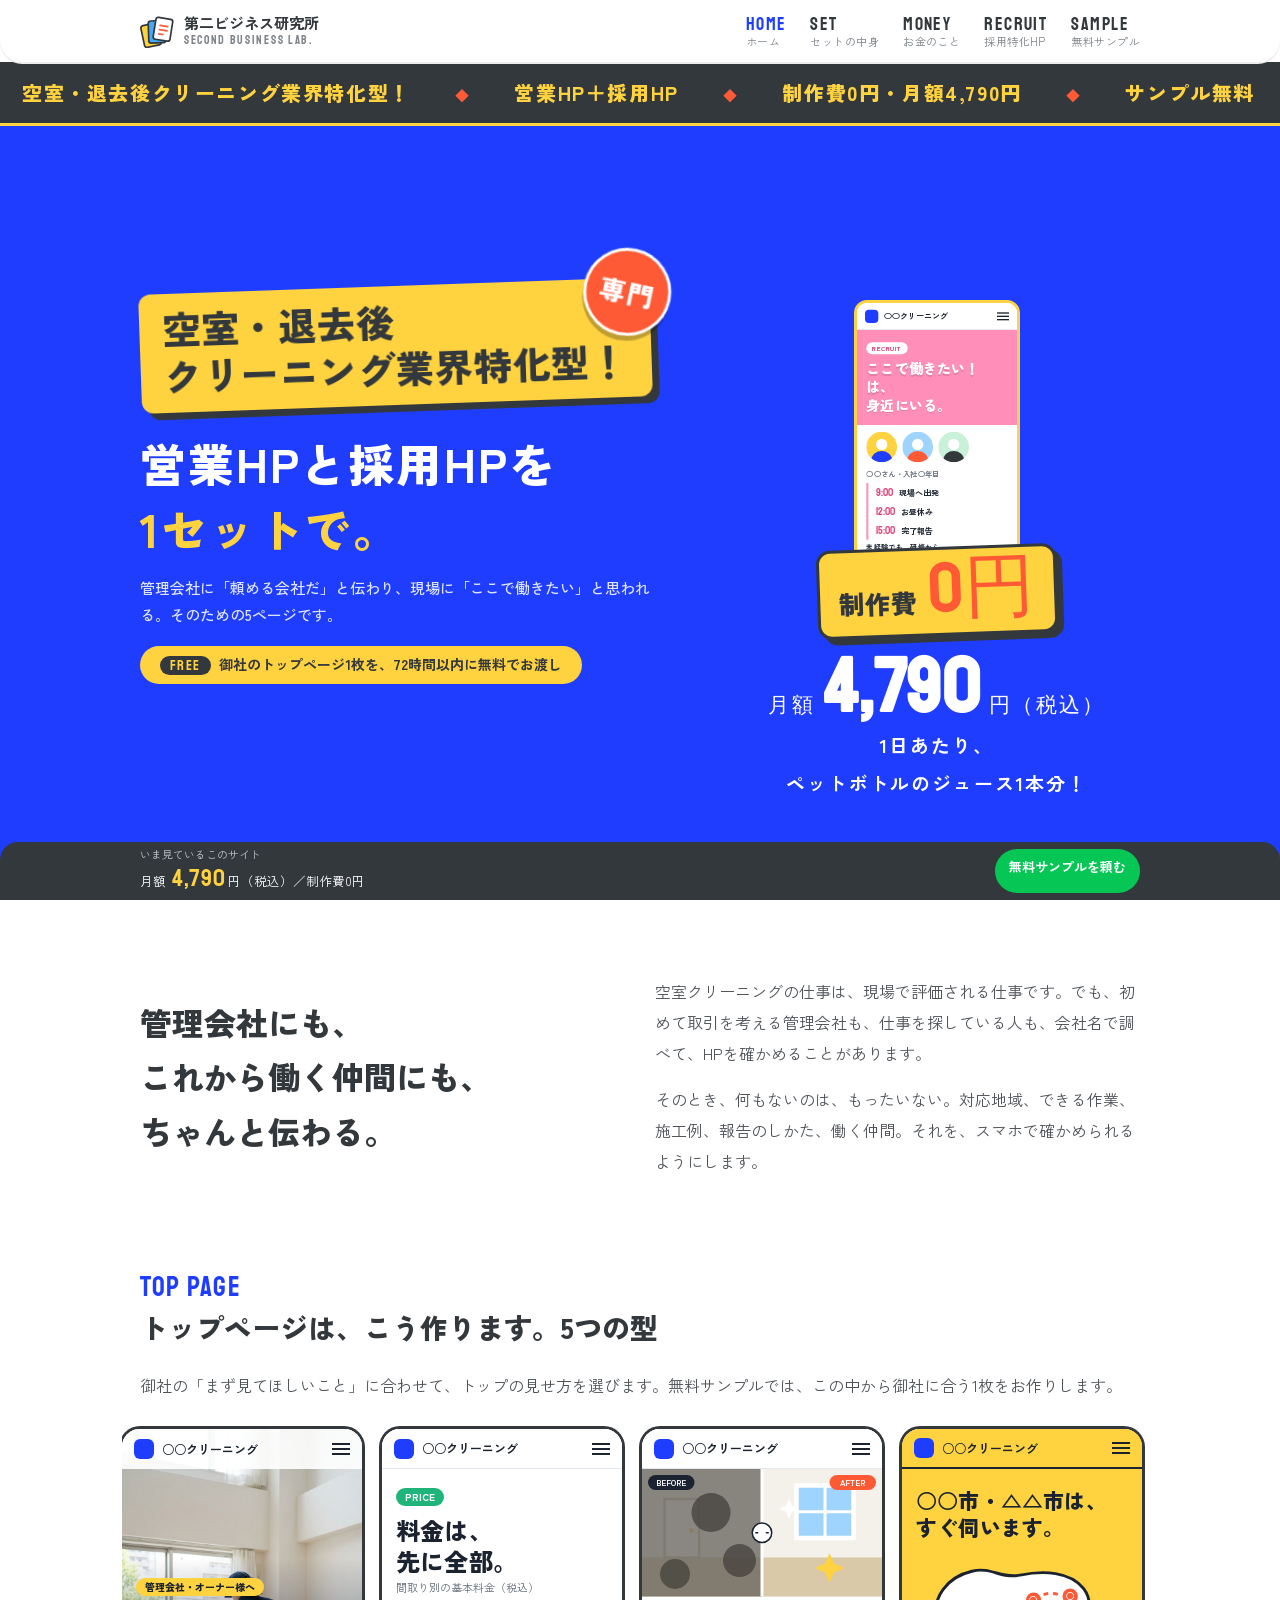
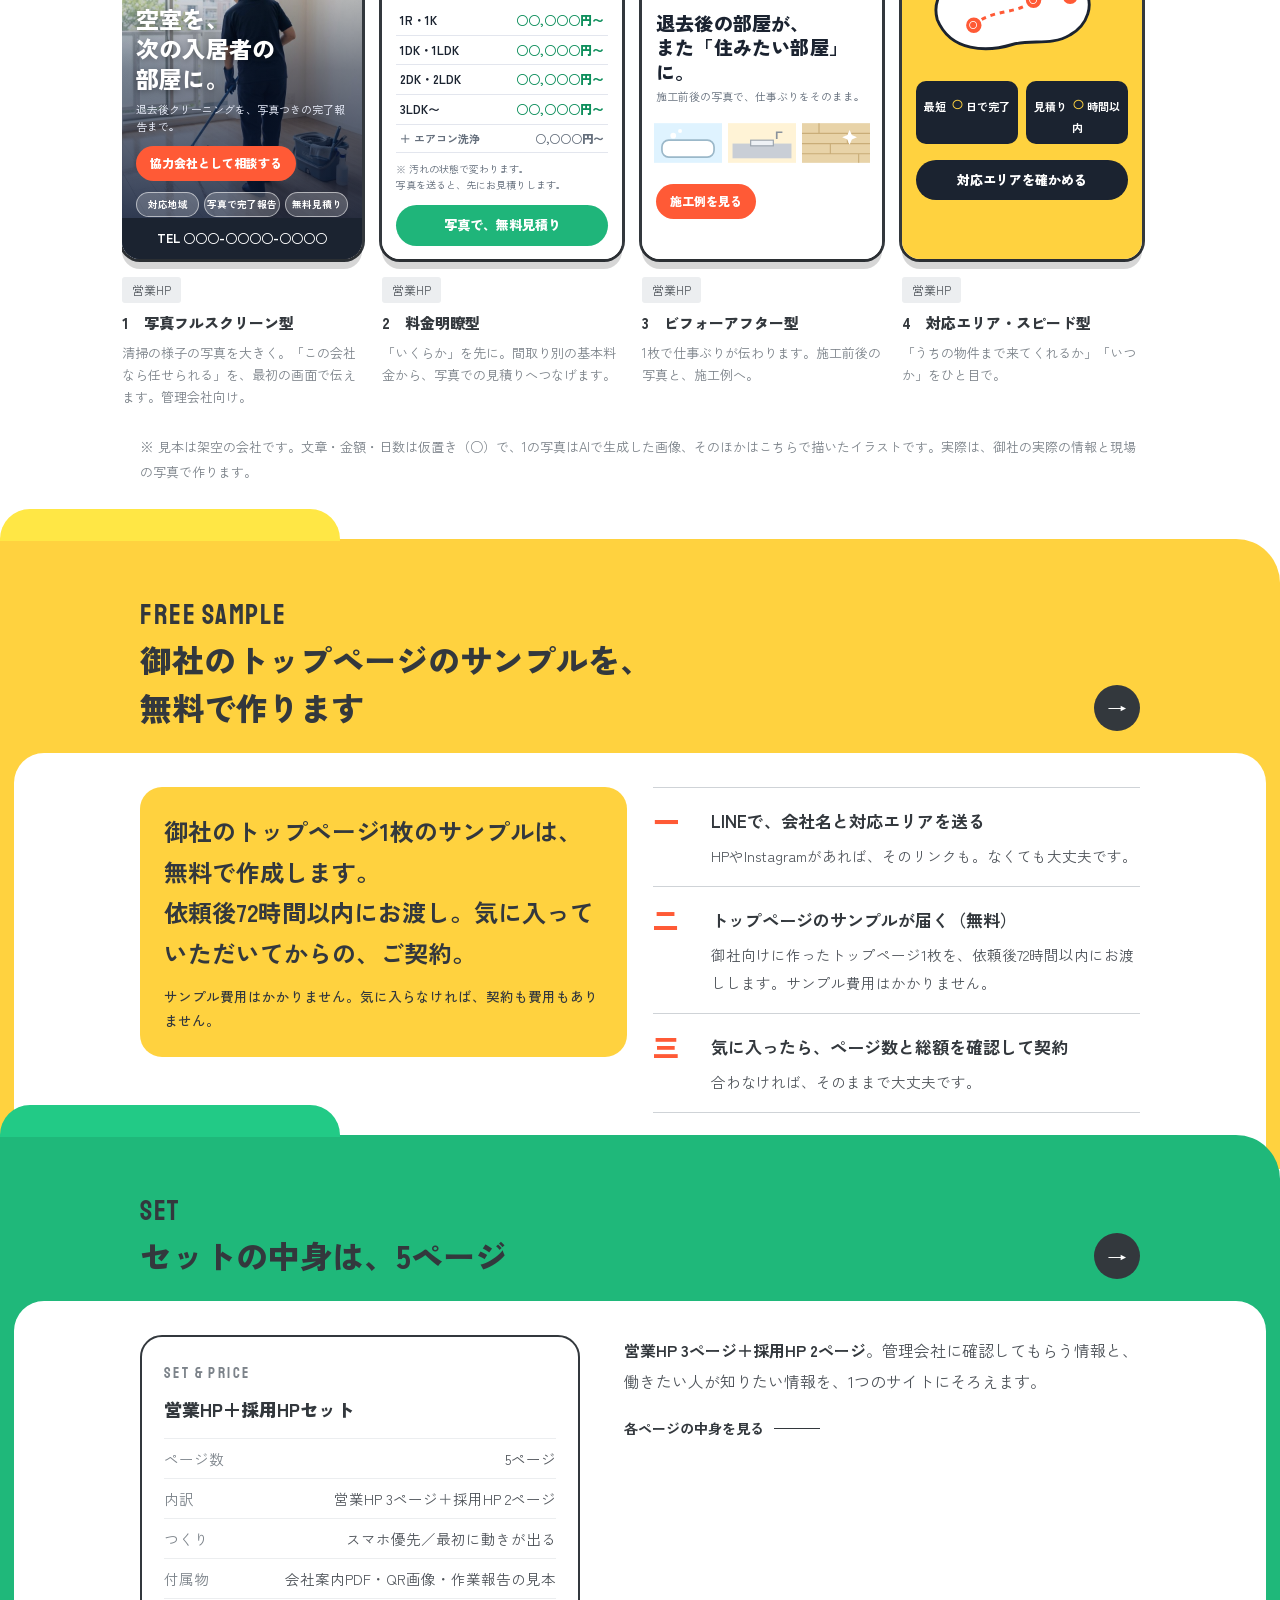
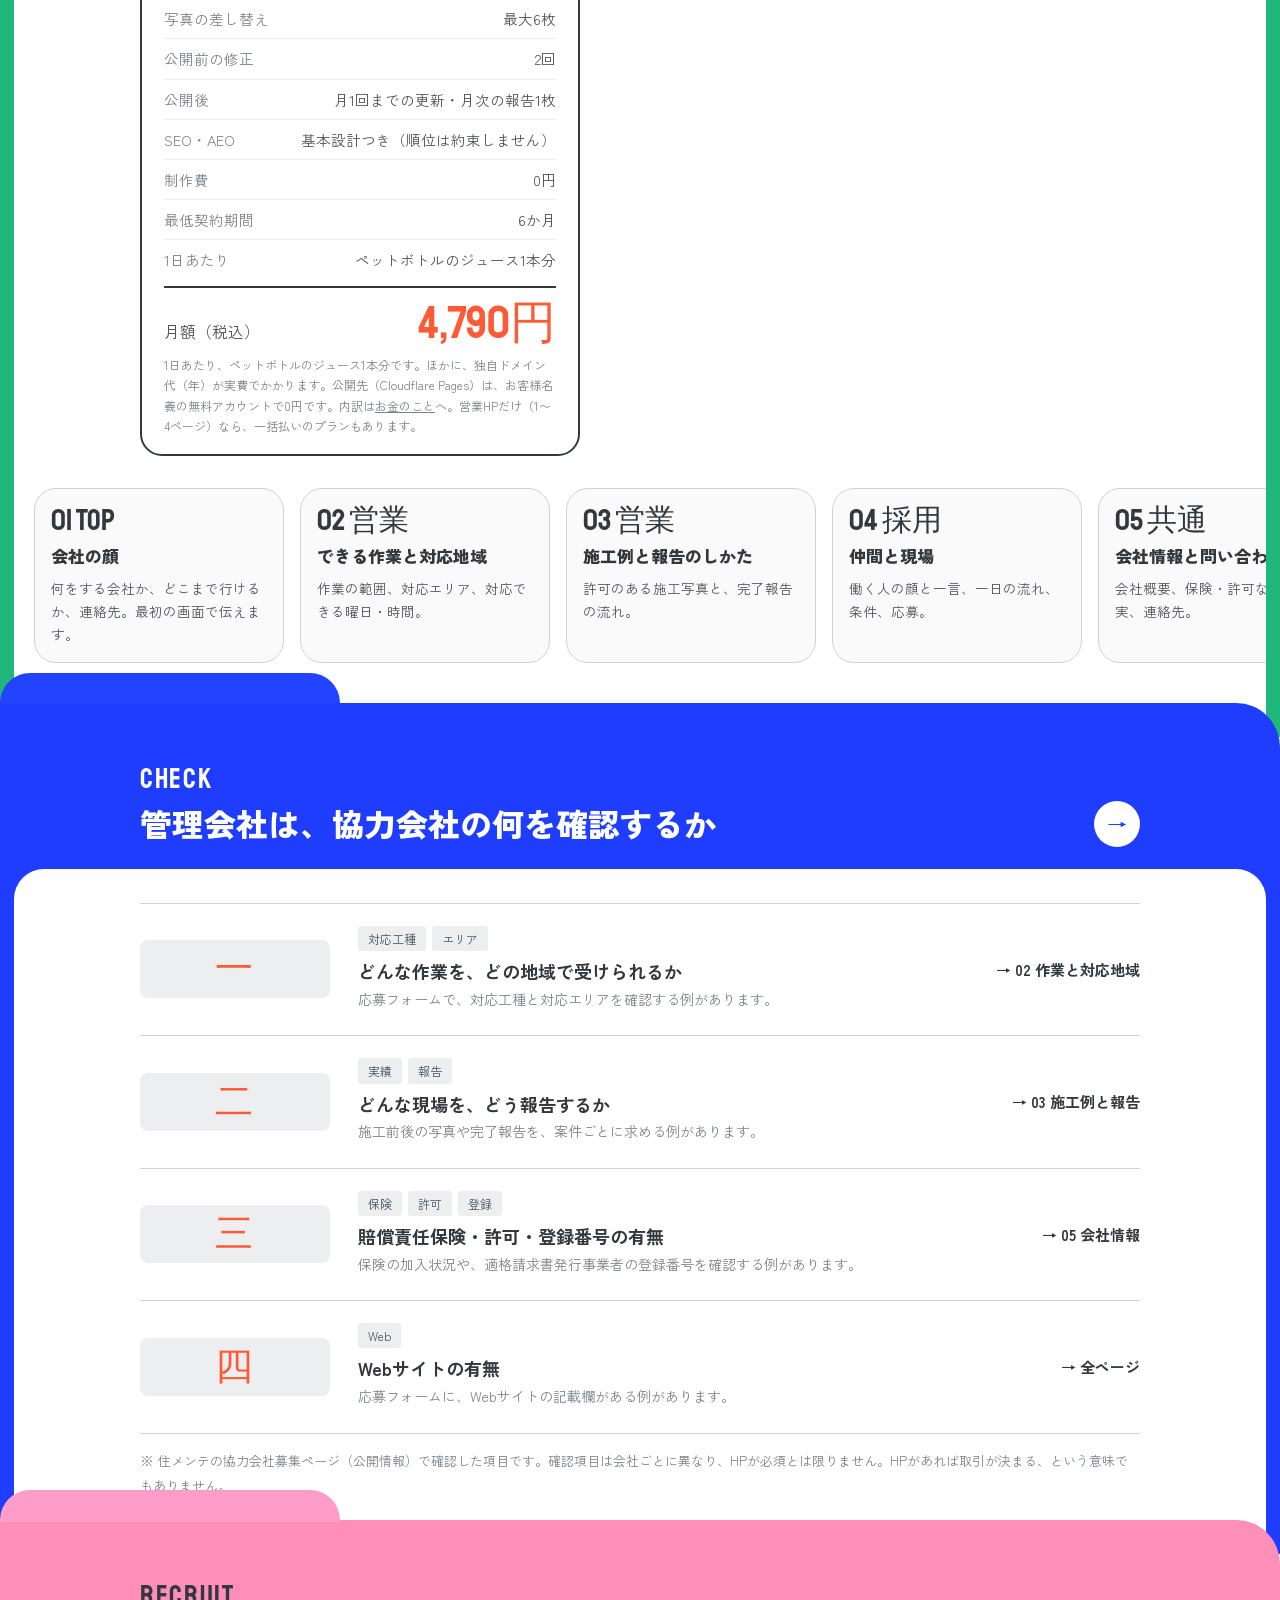
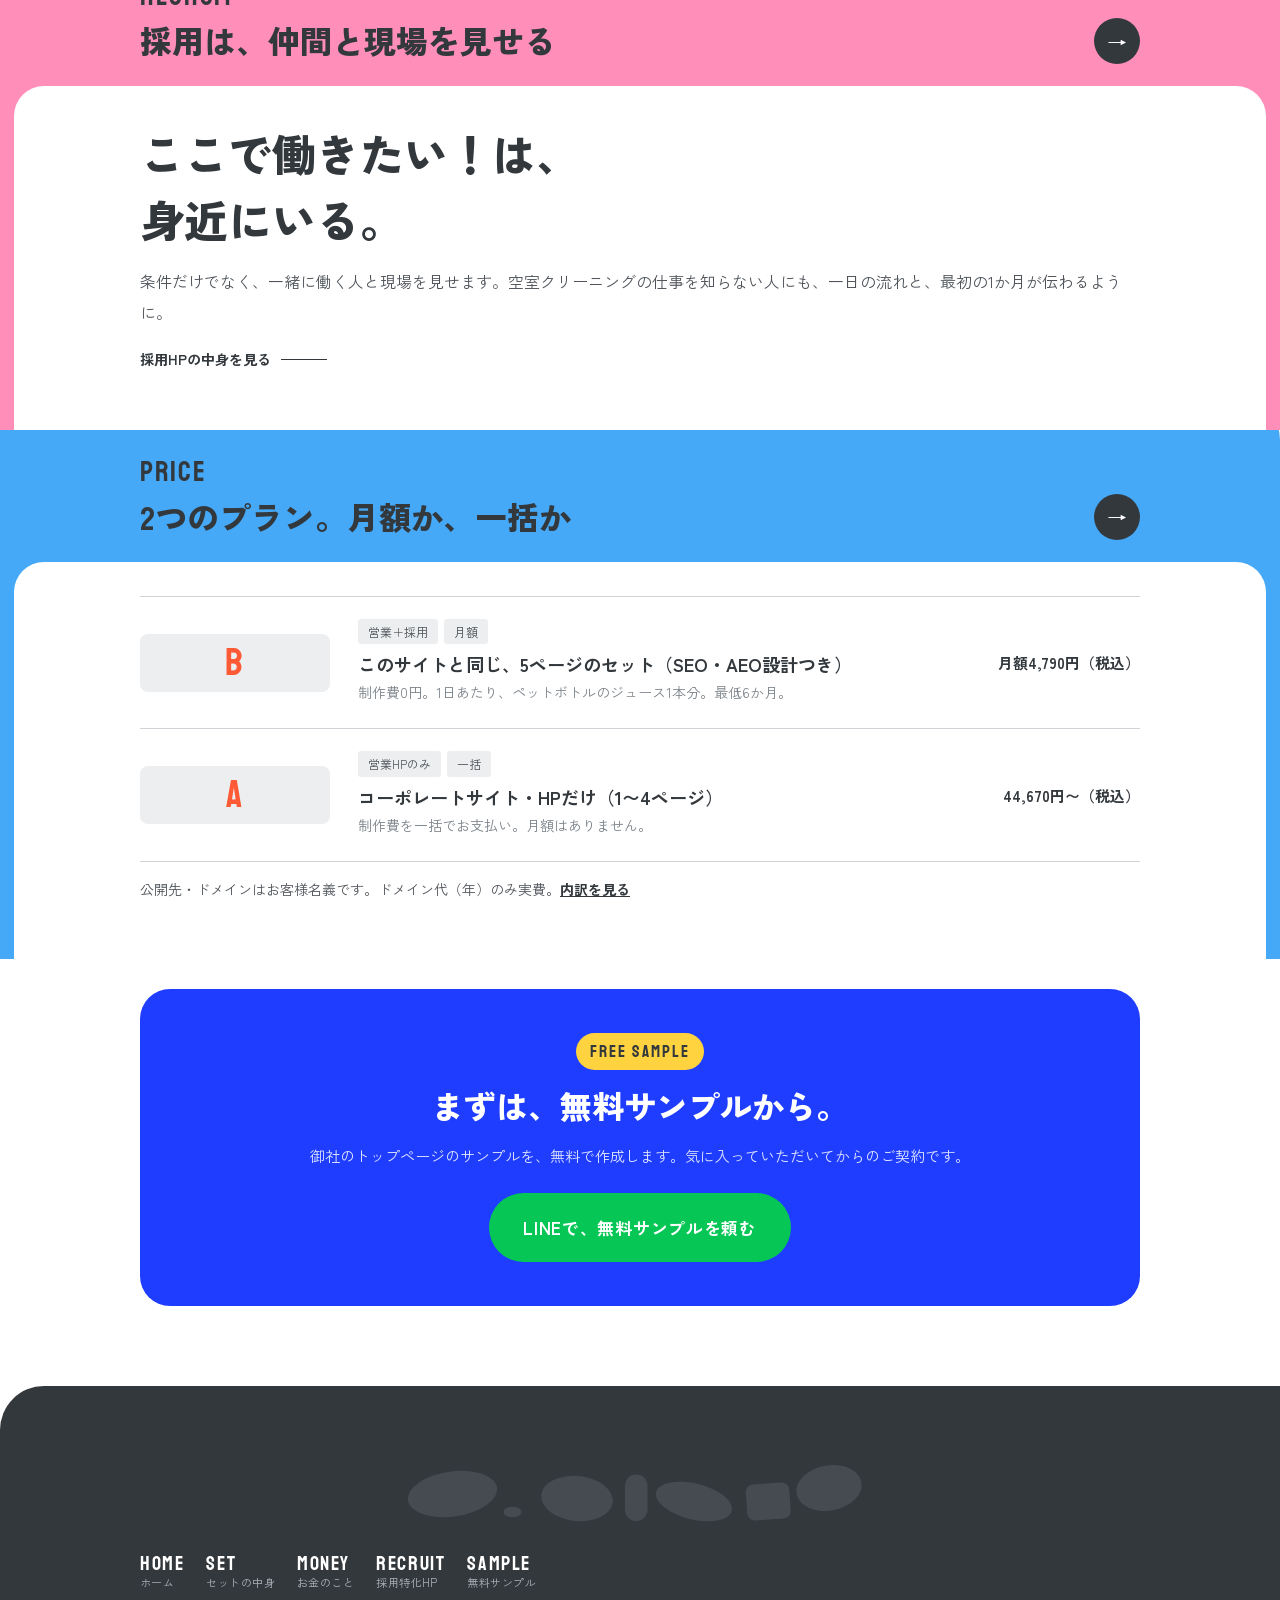
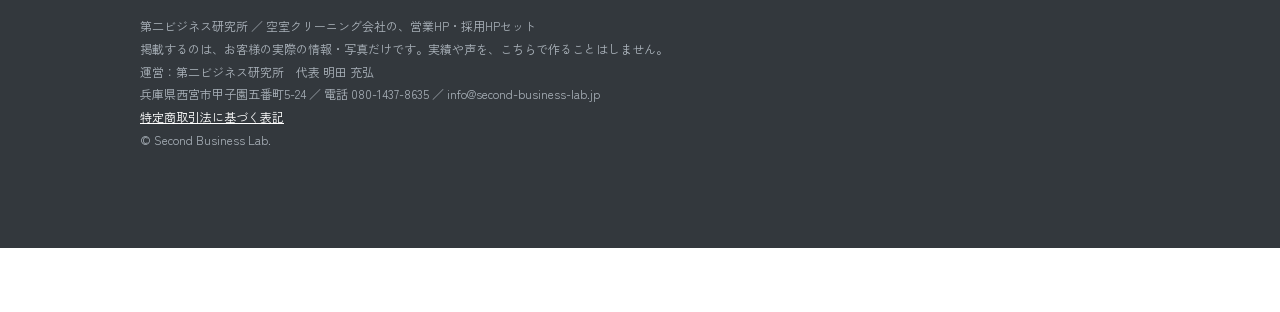
==== commit 95cc6d57: "photo mock heading" ====
--- a/index.html
+++ b/index.html
@@ -11,7 +11,7 @@
 <link rel="icon" href="data:image/svg+xml,%3Csvg xmlns='http://www.w3.org/2000/svg' viewBox='0 0 40 40'%3E%3Crect width='40' height='40' rx='9' fill='%231f3dff'/%3E%3Crect x='11' y='7' width='18' height='26' rx='3' fill='%23fff'/%3E%3Cpath d='M15 14h10M15 19h10M15 24h6' stroke='%23ff5a36' stroke-width='2.4' stroke-linecap='round'/%3E%3C/svg%3E">
 <link rel="preconnect" href="https://fonts.googleapis.com"><link rel="preconnect" href="https://fonts.gstatic.com" crossorigin>
 <link href="https://fonts.googleapis.com/css2?family=Staatliches&family=Zen+Kaku+Gothic+New:wght@400;500;700;900&display=swap" rel="stylesheet">
-<link rel="stylesheet" href="style.css?v=20261012i">
+<link rel="stylesheet" href="style.css?v=20261012j">
 <script>document.documentElement.className="js"</script>
 </head>
 <body>
@@ -47,7 +47,7 @@
 <a class="free" href="#free"><b>FREE</b>御社のトップページ1枚を、72時間以内に無料でお渡し</a>
 </div>
 <div class="kvr">
-<div class="stage" aria-hidden="true"><div class="pg" data-n="1"><div class="mk mk1 ph"><div class="mk-photo"></div><div class="mk-shade"></div><div class="mk-h"><i></i><b>○○クリーニング</b><s></s></div><div class="mk-cp"><span class="mk-tag">管理会社・オーナー様へ</span><h4>空室を、<br>次の入居者の部屋に。</h4><p>退去後クリーニングを、写真つきの完了報告まで。</p><span class="mk-btn">協力会社として相談する</span><div class="mk-pills"><span>対応地域</span><span>写真で完了報告</span><span>無料見積り</span></div></div><div class="mk-tel">TEL ○○○-○○○○-○○○○</div></div></div><div class="pg" data-n="2"><div class="mk mk2"><div class="mk-h"><i></i><b>○○クリーニング</b><s></s></div><div class="mk-top"><span class="mk-tag g">PRICE</span><h4>料金は、<br>先に全部。</h4><p>間取り別の基本料金（税込）</p></div><table class="mk-tb"><tr><td>1R・1K</td><td>○○,○○○円〜</td></tr><tr><td>1DK・1LDK</td><td>○○,○○○円〜</td></tr><tr><td>2DK・2LDK</td><td>○○,○○○円〜</td></tr><tr><td>3LDK〜</td><td>○○,○○○円〜</td></tr><tr class="o"><td>＋ エアコン洗浄</td><td>○,○○○円〜</td></tr></table><p class="mk-note">※ 汚れの状態で変わります。<br>写真を送ると、先にお見積りします。</p><span class="mk-btn g">写真で、無料見積り</span></div></div><div class="pg" data-n="3"><div class="mk mk3"><div class="mk-h"><i></i><b>○○クリーニング</b><s></s></div><svg viewBox="0 0 320 170" class="mk-svg " aria-hidden="true"><rect width="320" height="170" fill="#f4f1ea"/><rect y="118" width="320" height="52" fill="#d9c9a8"/><rect x="206" y="22" width="76" height="70" fill="#9fd4ff" stroke="#fff" stroke-width="6"/><path d="M244 22v70M206 57h76" stroke="#fff" stroke-width="4"/><rect x="30" y="40" width="46" height="78" fill="#fff" stroke="#c8bfa8" stroke-width="3"/><circle cx="66" cy="82" r="3" fill="#ffd23f"/><rect width="160" height="170" fill="#6d6a63" opacity=".8"/><circle cx="92" cy="58" r="26" fill="#3f3d38" opacity=".7"/><circle cx="44" cy="140" r="20" fill="#3f3d38" opacity=".7"/><circle cx="130" cy="122" r="22" fill="#3f3d38" opacity=".7"/><path d="M250 112l6 14 14 6-14 6-6 14-6-14-14-6 14-6z" fill="#ffd23f"/><path d="M196 40l4 9 9 4-9 4-4 9-4-9-9-4 9-4z" fill="#fff"/><path d="M160 0v170" stroke="#fff" stroke-width="4"/><circle cx="160" cy="85" r="13" fill="#fff" stroke="#1b2330" stroke-width="2"/><path d="M155 85h-4m18 0h-4" stroke="#1b2330" stroke-width="2"/><rect x="8" y="8" width="62" height="20" rx="10" fill="#1b2330"/><text x="39" y="22" fill="#fff" font-size="11" font-weight="700" text-anchor="middle">BEFORE</text><rect x="250" y="8" width="62" height="20" rx="10" fill="#ff5a36"/><text x="281" y="22" fill="#fff" font-size="11" font-weight="700" text-anchor="middle">AFTER</text></svg><h4>退去後の部屋が、<br>また「住みたい部屋」に。</h4><p class="mk-sub">施工前後の写真で、仕事ぶりをそのまま。</p><div class="mk-photos"><svg viewBox="0 0 120 70" class="mk-th" aria-hidden="true"><rect width="120" height="70" fill="#dff3ff"/><rect x="14" y="30" width="92" height="30" rx="12" fill="#fff" stroke="#9bb8c9" stroke-width="3"/><circle cx="34" cy="22" r="5" fill="#fff"/><circle cx="46" cy="14" r="3.5" fill="#fff"/></svg><svg viewBox="0 0 120 70" class="mk-th" aria-hidden="true"><rect width="120" height="70" fill="#fff3d6"/><rect x="8" y="36" width="104" height="26" fill="#c9ced6"/><rect x="40" y="30" width="40" height="10" fill="#eef1f5" stroke="#9aa3ad" stroke-width="2"/><path d="M86 28v-12h10" stroke="#8a929c" stroke-width="3" fill="none"/></svg><svg viewBox="0 0 120 70" class="mk-th" aria-hidden="true"><rect width="120" height="70" fill="#e8d3a8"/><path d="M0 18h120M0 36h120M0 54h120M30 0v18M80 18v18M50 36v18M100 54v16" stroke="#c9ad78" stroke-width="2"/><path d="M84 12l4 9 9 4-9 4-4 9-4-9-9-4 9-4z" fill="#fff"/></svg></div><span class="mk-btn">施工例を見る</span></div></div><div class="pg" data-n="4"><div class="mk mk4"><div class="mk-h"><i></i><b>○○クリーニング</b><s></s></div><h4>○○市・△△市は、<br>すぐ伺います。</h4><svg viewBox="0 0 220 120" class="mk-map" aria-hidden="true"><path d="M22 70c-6-22 10-44 36-50 20-5 30 8 50 4 24-5 52-4 66 14 12 16 4 38-14 48-20 12-40 4-60 10-26 8-64 8-78-26z" fill="#fff" stroke="#1b2330" stroke-width="3"/><path d="M60 76c20-18 44-10 62-26 12-10 24-8 34-2" stroke="#ff5a36" stroke-width="3" stroke-dasharray="5 5" fill="none"/><g fill="#ff5a36" stroke="#fff" stroke-width="2"><circle cx="60" cy="76" r="9"/><circle cx="122" cy="50" r="9"/><circle cx="160" cy="46" r="9"/></g><g fill="#fff" font-size="9" font-weight="700" text-anchor="middle"><text x="60" y="79">○</text><text x="122" y="53">○</text><text x="160" y="49">○</text></g></svg><div class="mk-badges"><span>最短 <b>○</b>日で完了</span><span>見積り <b>○</b>時間以内</span></div><span class="mk-btn k">対応エリアを確かめる</span></div></div><div class="pg" data-n="5"><div class="mk mk5"><div class="mk-h"><i></i><b>○○クリーニング</b><s></s></div><div class="mk-hero p"><span class="mk-tag w">RECRUIT</span><h4>ここで働きたい！は、<br>身近にいる。</h4></div><div class="mk-avs"><svg viewBox="0 0 60 60" class="mk-av" aria-hidden="true"><rect width="60" height="60" fill="#ffd23f"/><circle cx="30" cy="25" r="11" fill="#fff"/><path d="M8 60c2-16 12-22 22-22s20 6 22 22z" fill="#1f3dff"/></svg><svg viewBox="0 0 60 60" class="mk-av" aria-hidden="true"><rect width="60" height="60" fill="#9fd4ff"/><circle cx="30" cy="25" r="11" fill="#fff"/><path d="M8 60c2-16 12-22 22-22s20 6 22 22z" fill="#ff5a36"/></svg><svg viewBox="0 0 60 60" class="mk-av" aria-hidden="true"><rect width="60" height="60" fill="#c9f0d8"/><circle cx="30" cy="25" r="11" fill="#fff"/><path d="M8 60c2-16 12-22 22-22s20 6 22 22z" fill="#33383d"/></svg><p>○○さん・入社○年目</p></div><ol class="mk-tl"><li><b>9:00</b>現場へ出発</li><li><b>12:00</b>お昼休み</li><li><b>15:00</b>完了報告</li></ol><p class="mk-sub">未経験でも、研修から。</p><span class="mk-line">LINEで応募する</span></div></div></div>
+<div class="stage" aria-hidden="true"><div class="pg" data-n="1"><div class="mk mk1 ph"><div class="mk-photo"></div><div class="mk-shade"></div><div class="mk-h"><i></i><b>○○クリーニング</b><s></s></div><div class="mk-cp"><span class="mk-tag">管理会社・オーナー様へ</span><h4>空室を、<br>次の入居者の<br>部屋に。</h4><p>退去後クリーニングを、写真つきの完了報告まで。</p><span class="mk-btn">協力会社として相談する</span><div class="mk-pills"><span>対応地域</span><span>写真で完了報告</span><span>無料見積り</span></div></div><div class="mk-tel">TEL ○○○-○○○○-○○○○</div></div></div><div class="pg" data-n="2"><div class="mk mk2"><div class="mk-h"><i></i><b>○○クリーニング</b><s></s></div><div class="mk-top"><span class="mk-tag g">PRICE</span><h4>料金は、<br>先に全部。</h4><p>間取り別の基本料金（税込）</p></div><table class="mk-tb"><tr><td>1R・1K</td><td>○○,○○○円〜</td></tr><tr><td>1DK・1LDK</td><td>○○,○○○円〜</td></tr><tr><td>2DK・2LDK</td><td>○○,○○○円〜</td></tr><tr><td>3LDK〜</td><td>○○,○○○円〜</td></tr><tr class="o"><td>＋ エアコン洗浄</td><td>○,○○○円〜</td></tr></table><p class="mk-note">※ 汚れの状態で変わります。<br>写真を送ると、先にお見積りします。</p><span class="mk-btn g">写真で、無料見積り</span></div></div><div class="pg" data-n="3"><div class="mk mk3"><div class="mk-h"><i></i><b>○○クリーニング</b><s></s></div><svg viewBox="0 0 320 170" class="mk-svg " aria-hidden="true"><rect width="320" height="170" fill="#f4f1ea"/><rect y="118" width="320" height="52" fill="#d9c9a8"/><rect x="206" y="22" width="76" height="70" fill="#9fd4ff" stroke="#fff" stroke-width="6"/><path d="M244 22v70M206 57h76" stroke="#fff" stroke-width="4"/><rect x="30" y="40" width="46" height="78" fill="#fff" stroke="#c8bfa8" stroke-width="3"/><circle cx="66" cy="82" r="3" fill="#ffd23f"/><rect width="160" height="170" fill="#6d6a63" opacity=".8"/><circle cx="92" cy="58" r="26" fill="#3f3d38" opacity=".7"/><circle cx="44" cy="140" r="20" fill="#3f3d38" opacity=".7"/><circle cx="130" cy="122" r="22" fill="#3f3d38" opacity=".7"/><path d="M250 112l6 14 14 6-14 6-6 14-6-14-14-6 14-6z" fill="#ffd23f"/><path d="M196 40l4 9 9 4-9 4-4 9-4-9-9-4 9-4z" fill="#fff"/><path d="M160 0v170" stroke="#fff" stroke-width="4"/><circle cx="160" cy="85" r="13" fill="#fff" stroke="#1b2330" stroke-width="2"/><path d="M155 85h-4m18 0h-4" stroke="#1b2330" stroke-width="2"/><rect x="8" y="8" width="62" height="20" rx="10" fill="#1b2330"/><text x="39" y="22" fill="#fff" font-size="11" font-weight="700" text-anchor="middle">BEFORE</text><rect x="250" y="8" width="62" height="20" rx="10" fill="#ff5a36"/><text x="281" y="22" fill="#fff" font-size="11" font-weight="700" text-anchor="middle">AFTER</text></svg><h4>退去後の部屋が、<br>また「住みたい部屋」に。</h4><p class="mk-sub">施工前後の写真で、仕事ぶりをそのまま。</p><div class="mk-photos"><svg viewBox="0 0 120 70" class="mk-th" aria-hidden="true"><rect width="120" height="70" fill="#dff3ff"/><rect x="14" y="30" width="92" height="30" rx="12" fill="#fff" stroke="#9bb8c9" stroke-width="3"/><circle cx="34" cy="22" r="5" fill="#fff"/><circle cx="46" cy="14" r="3.5" fill="#fff"/></svg><svg viewBox="0 0 120 70" class="mk-th" aria-hidden="true"><rect width="120" height="70" fill="#fff3d6"/><rect x="8" y="36" width="104" height="26" fill="#c9ced6"/><rect x="40" y="30" width="40" height="10" fill="#eef1f5" stroke="#9aa3ad" stroke-width="2"/><path d="M86 28v-12h10" stroke="#8a929c" stroke-width="3" fill="none"/></svg><svg viewBox="0 0 120 70" class="mk-th" aria-hidden="true"><rect width="120" height="70" fill="#e8d3a8"/><path d="M0 18h120M0 36h120M0 54h120M30 0v18M80 18v18M50 36v18M100 54v16" stroke="#c9ad78" stroke-width="2"/><path d="M84 12l4 9 9 4-9 4-4 9-4-9-9-4 9-4z" fill="#fff"/></svg></div><span class="mk-btn">施工例を見る</span></div></div><div class="pg" data-n="4"><div class="mk mk4"><div class="mk-h"><i></i><b>○○クリーニング</b><s></s></div><h4>○○市・△△市は、<br>すぐ伺います。</h4><svg viewBox="0 0 220 120" class="mk-map" aria-hidden="true"><path d="M22 70c-6-22 10-44 36-50 20-5 30 8 50 4 24-5 52-4 66 14 12 16 4 38-14 48-20 12-40 4-60 10-26 8-64 8-78-26z" fill="#fff" stroke="#1b2330" stroke-width="3"/><path d="M60 76c20-18 44-10 62-26 12-10 24-8 34-2" stroke="#ff5a36" stroke-width="3" stroke-dasharray="5 5" fill="none"/><g fill="#ff5a36" stroke="#fff" stroke-width="2"><circle cx="60" cy="76" r="9"/><circle cx="122" cy="50" r="9"/><circle cx="160" cy="46" r="9"/></g><g fill="#fff" font-size="9" font-weight="700" text-anchor="middle"><text x="60" y="79">○</text><text x="122" y="53">○</text><text x="160" y="49">○</text></g></svg><div class="mk-badges"><span>最短 <b>○</b>日で完了</span><span>見積り <b>○</b>時間以内</span></div><span class="mk-btn k">対応エリアを確かめる</span></div></div><div class="pg" data-n="5"><div class="mk mk5"><div class="mk-h"><i></i><b>○○クリーニング</b><s></s></div><div class="mk-hero p"><span class="mk-tag w">RECRUIT</span><h4>ここで働きたい！は、<br>身近にいる。</h4></div><div class="mk-avs"><svg viewBox="0 0 60 60" class="mk-av" aria-hidden="true"><rect width="60" height="60" fill="#ffd23f"/><circle cx="30" cy="25" r="11" fill="#fff"/><path d="M8 60c2-16 12-22 22-22s20 6 22 22z" fill="#1f3dff"/></svg><svg viewBox="0 0 60 60" class="mk-av" aria-hidden="true"><rect width="60" height="60" fill="#9fd4ff"/><circle cx="30" cy="25" r="11" fill="#fff"/><path d="M8 60c2-16 12-22 22-22s20 6 22 22z" fill="#ff5a36"/></svg><svg viewBox="0 0 60 60" class="mk-av" aria-hidden="true"><rect width="60" height="60" fill="#c9f0d8"/><circle cx="30" cy="25" r="11" fill="#fff"/><path d="M8 60c2-16 12-22 22-22s20 6 22 22z" fill="#33383d"/></svg><p>○○さん・入社○年目</p></div><ol class="mk-tl"><li><b>9:00</b>現場へ出発</li><li><b>12:00</b>お昼休み</li><li><b>15:00</b>完了報告</li></ol><p class="mk-sub">未経験でも、研修から。</p><span class="mk-line">LINEで応募する</span></div></div></div>
 <div class="zero"><span>制作費</span><b>0円</b></div>
 <div class="yen en"><small class="mo">月額</small><b>4,790</b><small>円（税込）</small></div>
 <p class="say">1日あたり、<br>ペットボトルのジュース1本分！</p>
@@ -61,7 +61,7 @@
 <p>そのとき、何もないのは、もったいない。対応地域、できる作業、施工例、報告のしかた、働く仲間。それを、スマホで確かめられるようにします。</p>
 </div></div></section>
 
-<section class="tops" id="tops"><div class="wrap"><div class="sec-h"><span class="en">TOP PAGE</span><h2>トップページは、こう作ります。5つの型</h2></div><div class="lead rv"><p>御社の「まず見てほしいこと」に合わせて、トップの見せ方を選びます。無料サンプルでは、この中から御社に合う1枚をお作りします。</p></div><div class="mkrail"><figure class="mkfig rv"><div class="mkbox"><div class="mk mk1 ph"><div class="mk-photo"></div><div class="mk-shade"></div><div class="mk-h"><i></i><b>○○クリーニング</b><s></s></div><div class="mk-cp"><span class="mk-tag">管理会社・オーナー様へ</span><h4>空室を、<br>次の入居者の部屋に。</h4><p>退去後クリーニングを、写真つきの完了報告まで。</p><span class="mk-btn">協力会社として相談する</span><div class="mk-pills"><span>対応地域</span><span>写真で完了報告</span><span>無料見積り</span></div></div><div class="mk-tel">TEL ○○○-○○○○-○○○○</div></div></div><figcaption><span class="tag">営業HP</span><b>1　写真フルスクリーン型</b><span class="d">清掃の様子の写真を大きく。「この会社なら任せられる」を、最初の画面で伝えます。管理会社向け。</span></figcaption></figure><figure class="mkfig rv"><div class="mkbox"><div class="mk mk2"><div class="mk-h"><i></i><b>○○クリーニング</b><s></s></div><div class="mk-top"><span class="mk-tag g">PRICE</span><h4>料金は、<br>先に全部。</h4><p>間取り別の基本料金（税込）</p></div><table class="mk-tb"><tr><td>1R・1K</td><td>○○,○○○円〜</td></tr><tr><td>1DK・1LDK</td><td>○○,○○○円〜</td></tr><tr><td>2DK・2LDK</td><td>○○,○○○円〜</td></tr><tr><td>3LDK〜</td><td>○○,○○○円〜</td></tr><tr class="o"><td>＋ エアコン洗浄</td><td>○,○○○円〜</td></tr></table><p class="mk-note">※ 汚れの状態で変わります。<br>写真を送ると、先にお見積りします。</p><span class="mk-btn g">写真で、無料見積り</span></div></div><figcaption><span class="tag">営業HP</span><b>2　料金明瞭型</b><span class="d">「いくらか」を先に。間取り別の基本料金から、写真での見積りへつなげます。</span></figcaption></figure><figure class="mkfig rv"><div class="mkbox"><div class="mk mk3"><div class="mk-h"><i></i><b>○○クリーニング</b><s></s></div><svg viewBox="0 0 320 170" class="mk-svg " aria-hidden="true"><rect width="320" height="170" fill="#f4f1ea"/><rect y="118" width="320" height="52" fill="#d9c9a8"/><rect x="206" y="22" width="76" height="70" fill="#9fd4ff" stroke="#fff" stroke-width="6"/><path d="M244 22v70M206 57h76" stroke="#fff" stroke-width="4"/><rect x="30" y="40" width="46" height="78" fill="#fff" stroke="#c8bfa8" stroke-width="3"/><circle cx="66" cy="82" r="3" fill="#ffd23f"/><rect width="160" height="170" fill="#6d6a63" opacity=".8"/><circle cx="92" cy="58" r="26" fill="#3f3d38" opacity=".7"/><circle cx="44" cy="140" r="20" fill="#3f3d38" opacity=".7"/><circle cx="130" cy="122" r="22" fill="#3f3d38" opacity=".7"/><path d="M250 112l6 14 14 6-14 6-6 14-6-14-14-6 14-6z" fill="#ffd23f"/><path d="M196 40l4 9 9 4-9 4-4 9-4-9-9-4 9-4z" fill="#fff"/><path d="M160 0v170" stroke="#fff" stroke-width="4"/><circle cx="160" cy="85" r="13" fill="#fff" stroke="#1b2330" stroke-width="2"/><path d="M155 85h-4m18 0h-4" stroke="#1b2330" stroke-width="2"/><rect x="8" y="8" width="62" height="20" rx="10" fill="#1b2330"/><text x="39" y="22" fill="#fff" font-size="11" font-weight="700" text-anchor="middle">BEFORE</text><rect x="250" y="8" width="62" height="20" rx="10" fill="#ff5a36"/><text x="281" y="22" fill="#fff" font-size="11" font-weight="700" text-anchor="middle">AFTER</text></svg><h4>退去後の部屋が、<br>また「住みたい部屋」に。</h4><p class="mk-sub">施工前後の写真で、仕事ぶりをそのまま。</p><div class="mk-photos"><svg viewBox="0 0 120 70" class="mk-th" aria-hidden="true"><rect width="120" height="70" fill="#dff3ff"/><rect x="14" y="30" width="92" height="30" rx="12" fill="#fff" stroke="#9bb8c9" stroke-width="3"/><circle cx="34" cy="22" r="5" fill="#fff"/><circle cx="46" cy="14" r="3.5" fill="#fff"/></svg><svg viewBox="0 0 120 70" class="mk-th" aria-hidden="true"><rect width="120" height="70" fill="#fff3d6"/><rect x="8" y="36" width="104" height="26" fill="#c9ced6"/><rect x="40" y="30" width="40" height="10" fill="#eef1f5" stroke="#9aa3ad" stroke-width="2"/><path d="M86 28v-12h10" stroke="#8a929c" stroke-width="3" fill="none"/></svg><svg viewBox="0 0 120 70" class="mk-th" aria-hidden="true"><rect width="120" height="70" fill="#e8d3a8"/><path d="M0 18h120M0 36h120M0 54h120M30 0v18M80 18v18M50 36v18M100 54v16" stroke="#c9ad78" stroke-width="2"/><path d="M84 12l4 9 9 4-9 4-4 9-4-9-9-4 9-4z" fill="#fff"/></svg></div><span class="mk-btn">施工例を見る</span></div></div><figcaption><span class="tag">営業HP</span><b>3　ビフォーアフター型</b><span class="d">1枚で仕事ぶりが伝わります。施工前後の写真と、施工例へ。</span></figcaption></figure><figure class="mkfig rv"><div class="mkbox"><div class="mk mk4"><div class="mk-h"><i></i><b>○○クリーニング</b><s></s></div><h4>○○市・△△市は、<br>すぐ伺います。</h4><svg viewBox="0 0 220 120" class="mk-map" aria-hidden="true"><path d="M22 70c-6-22 10-44 36-50 20-5 30 8 50 4 24-5 52-4 66 14 12 16 4 38-14 48-20 12-40 4-60 10-26 8-64 8-78-26z" fill="#fff" stroke="#1b2330" stroke-width="3"/><path d="M60 76c20-18 44-10 62-26 12-10 24-8 34-2" stroke="#ff5a36" stroke-width="3" stroke-dasharray="5 5" fill="none"/><g fill="#ff5a36" stroke="#fff" stroke-width="2"><circle cx="60" cy="76" r="9"/><circle cx="122" cy="50" r="9"/><circle cx="160" cy="46" r="9"/></g><g fill="#fff" font-size="9" font-weight="700" text-anchor="middle"><text x="60" y="79">○</text><text x="122" y="53">○</text><text x="160" y="49">○</text></g></svg><div class="mk-badges"><span>最短 <b>○</b>日で完了</span><span>見積り <b>○</b>時間以内</span></div><span class="mk-btn k">対応エリアを確かめる</span></div></div><figcaption><span class="tag">営業HP</span><b>4　対応エリア・スピード型</b><span class="d">「うちの物件まで来てくれるか」「いつか」をひと目で。</span></figcaption></figure><figure class="mkfig rv"><div class="mkbox"><div class="mk mk5"><div class="mk-h"><i></i><b>○○クリーニング</b><s></s></div><div class="mk-hero p"><span class="mk-tag w">RECRUIT</span><h4>ここで働きたい！は、<br>身近にいる。</h4></div><div class="mk-avs"><svg viewBox="0 0 60 60" class="mk-av" aria-hidden="true"><rect width="60" height="60" fill="#ffd23f"/><circle cx="30" cy="25" r="11" fill="#fff"/><path d="M8 60c2-16 12-22 22-22s20 6 22 22z" fill="#1f3dff"/></svg><svg viewBox="0 0 60 60" class="mk-av" aria-hidden="true"><rect width="60" height="60" fill="#9fd4ff"/><circle cx="30" cy="25" r="11" fill="#fff"/><path d="M8 60c2-16 12-22 22-22s20 6 22 22z" fill="#ff5a36"/></svg><svg viewBox="0 0 60 60" class="mk-av" aria-hidden="true"><rect width="60" height="60" fill="#c9f0d8"/><circle cx="30" cy="25" r="11" fill="#fff"/><path d="M8 60c2-16 12-22 22-22s20 6 22 22z" fill="#33383d"/></svg><p>○○さん・入社○年目</p></div><ol class="mk-tl"><li><b>9:00</b>現場へ出発</li><li><b>12:00</b>お昼休み</li><li><b>15:00</b>完了報告</li></ol><p class="mk-sub">未経験でも、研修から。</p><span class="mk-line">LINEで応募する</span></div></div><figcaption><span class="tag">採用HP</span><b>5　採用型</b><span class="d">仲間と一日の流れ。応募の入口は、LINEか電話の1つに絞ります。</span></figcaption></figure></div><p class="mkfoot">※ 見本は架空の会社です。文章・金額・日数は仮置き（○）で、1の写真はAIで生成した画像、そのほかはこちらで描いたイラストです。実際は、御社の実際の情報と現場の写真で作ります。</p></div></section>
+<section class="tops" id="tops"><div class="wrap"><div class="sec-h"><span class="en">TOP PAGE</span><h2>トップページは、こう作ります。5つの型</h2></div><div class="lead rv"><p>御社の「まず見てほしいこと」に合わせて、トップの見せ方を選びます。無料サンプルでは、この中から御社に合う1枚をお作りします。</p></div><div class="mkrail"><figure class="mkfig rv"><div class="mkbox"><div class="mk mk1 ph"><div class="mk-photo"></div><div class="mk-shade"></div><div class="mk-h"><i></i><b>○○クリーニング</b><s></s></div><div class="mk-cp"><span class="mk-tag">管理会社・オーナー様へ</span><h4>空室を、<br>次の入居者の<br>部屋に。</h4><p>退去後クリーニングを、写真つきの完了報告まで。</p><span class="mk-btn">協力会社として相談する</span><div class="mk-pills"><span>対応地域</span><span>写真で完了報告</span><span>無料見積り</span></div></div><div class="mk-tel">TEL ○○○-○○○○-○○○○</div></div></div><figcaption><span class="tag">営業HP</span><b>1　写真フルスクリーン型</b><span class="d">清掃の様子の写真を大きく。「この会社なら任せられる」を、最初の画面で伝えます。管理会社向け。</span></figcaption></figure><figure class="mkfig rv"><div class="mkbox"><div class="mk mk2"><div class="mk-h"><i></i><b>○○クリーニング</b><s></s></div><div class="mk-top"><span class="mk-tag g">PRICE</span><h4>料金は、<br>先に全部。</h4><p>間取り別の基本料金（税込）</p></div><table class="mk-tb"><tr><td>1R・1K</td><td>○○,○○○円〜</td></tr><tr><td>1DK・1LDK</td><td>○○,○○○円〜</td></tr><tr><td>2DK・2LDK</td><td>○○,○○○円〜</td></tr><tr><td>3LDK〜</td><td>○○,○○○円〜</td></tr><tr class="o"><td>＋ エアコン洗浄</td><td>○,○○○円〜</td></tr></table><p class="mk-note">※ 汚れの状態で変わります。<br>写真を送ると、先にお見積りします。</p><span class="mk-btn g">写真で、無料見積り</span></div></div><figcaption><span class="tag">営業HP</span><b>2　料金明瞭型</b><span class="d">「いくらか」を先に。間取り別の基本料金から、写真での見積りへつなげます。</span></figcaption></figure><figure class="mkfig rv"><div class="mkbox"><div class="mk mk3"><div class="mk-h"><i></i><b>○○クリーニング</b><s></s></div><svg viewBox="0 0 320 170" class="mk-svg " aria-hidden="true"><rect width="320" height="170" fill="#f4f1ea"/><rect y="118" width="320" height="52" fill="#d9c9a8"/><rect x="206" y="22" width="76" height="70" fill="#9fd4ff" stroke="#fff" stroke-width="6"/><path d="M244 22v70M206 57h76" stroke="#fff" stroke-width="4"/><rect x="30" y="40" width="46" height="78" fill="#fff" stroke="#c8bfa8" stroke-width="3"/><circle cx="66" cy="82" r="3" fill="#ffd23f"/><rect width="160" height="170" fill="#6d6a63" opacity=".8"/><circle cx="92" cy="58" r="26" fill="#3f3d38" opacity=".7"/><circle cx="44" cy="140" r="20" fill="#3f3d38" opacity=".7"/><circle cx="130" cy="122" r="22" fill="#3f3d38" opacity=".7"/><path d="M250 112l6 14 14 6-14 6-6 14-6-14-14-6 14-6z" fill="#ffd23f"/><path d="M196 40l4 9 9 4-9 4-4 9-4-9-9-4 9-4z" fill="#fff"/><path d="M160 0v170" stroke="#fff" stroke-width="4"/><circle cx="160" cy="85" r="13" fill="#fff" stroke="#1b2330" stroke-width="2"/><path d="M155 85h-4m18 0h-4" stroke="#1b2330" stroke-width="2"/><rect x="8" y="8" width="62" height="20" rx="10" fill="#1b2330"/><text x="39" y="22" fill="#fff" font-size="11" font-weight="700" text-anchor="middle">BEFORE</text><rect x="250" y="8" width="62" height="20" rx="10" fill="#ff5a36"/><text x="281" y="22" fill="#fff" font-size="11" font-weight="700" text-anchor="middle">AFTER</text></svg><h4>退去後の部屋が、<br>また「住みたい部屋」に。</h4><p class="mk-sub">施工前後の写真で、仕事ぶりをそのまま。</p><div class="mk-photos"><svg viewBox="0 0 120 70" class="mk-th" aria-hidden="true"><rect width="120" height="70" fill="#dff3ff"/><rect x="14" y="30" width="92" height="30" rx="12" fill="#fff" stroke="#9bb8c9" stroke-width="3"/><circle cx="34" cy="22" r="5" fill="#fff"/><circle cx="46" cy="14" r="3.5" fill="#fff"/></svg><svg viewBox="0 0 120 70" class="mk-th" aria-hidden="true"><rect width="120" height="70" fill="#fff3d6"/><rect x="8" y="36" width="104" height="26" fill="#c9ced6"/><rect x="40" y="30" width="40" height="10" fill="#eef1f5" stroke="#9aa3ad" stroke-width="2"/><path d="M86 28v-12h10" stroke="#8a929c" stroke-width="3" fill="none"/></svg><svg viewBox="0 0 120 70" class="mk-th" aria-hidden="true"><rect width="120" height="70" fill="#e8d3a8"/><path d="M0 18h120M0 36h120M0 54h120M30 0v18M80 18v18M50 36v18M100 54v16" stroke="#c9ad78" stroke-width="2"/><path d="M84 12l4 9 9 4-9 4-4 9-4-9-9-4 9-4z" fill="#fff"/></svg></div><span class="mk-btn">施工例を見る</span></div></div><figcaption><span class="tag">営業HP</span><b>3　ビフォーアフター型</b><span class="d">1枚で仕事ぶりが伝わります。施工前後の写真と、施工例へ。</span></figcaption></figure><figure class="mkfig rv"><div class="mkbox"><div class="mk mk4"><div class="mk-h"><i></i><b>○○クリーニング</b><s></s></div><h4>○○市・△△市は、<br>すぐ伺います。</h4><svg viewBox="0 0 220 120" class="mk-map" aria-hidden="true"><path d="M22 70c-6-22 10-44 36-50 20-5 30 8 50 4 24-5 52-4 66 14 12 16 4 38-14 48-20 12-40 4-60 10-26 8-64 8-78-26z" fill="#fff" stroke="#1b2330" stroke-width="3"/><path d="M60 76c20-18 44-10 62-26 12-10 24-8 34-2" stroke="#ff5a36" stroke-width="3" stroke-dasharray="5 5" fill="none"/><g fill="#ff5a36" stroke="#fff" stroke-width="2"><circle cx="60" cy="76" r="9"/><circle cx="122" cy="50" r="9"/><circle cx="160" cy="46" r="9"/></g><g fill="#fff" font-size="9" font-weight="700" text-anchor="middle"><text x="60" y="79">○</text><text x="122" y="53">○</text><text x="160" y="49">○</text></g></svg><div class="mk-badges"><span>最短 <b>○</b>日で完了</span><span>見積り <b>○</b>時間以内</span></div><span class="mk-btn k">対応エリアを確かめる</span></div></div><figcaption><span class="tag">営業HP</span><b>4　対応エリア・スピード型</b><span class="d">「うちの物件まで来てくれるか」「いつか」をひと目で。</span></figcaption></figure><figure class="mkfig rv"><div class="mkbox"><div class="mk mk5"><div class="mk-h"><i></i><b>○○クリーニング</b><s></s></div><div class="mk-hero p"><span class="mk-tag w">RECRUIT</span><h4>ここで働きたい！は、<br>身近にいる。</h4></div><div class="mk-avs"><svg viewBox="0 0 60 60" class="mk-av" aria-hidden="true"><rect width="60" height="60" fill="#ffd23f"/><circle cx="30" cy="25" r="11" fill="#fff"/><path d="M8 60c2-16 12-22 22-22s20 6 22 22z" fill="#1f3dff"/></svg><svg viewBox="0 0 60 60" class="mk-av" aria-hidden="true"><rect width="60" height="60" fill="#9fd4ff"/><circle cx="30" cy="25" r="11" fill="#fff"/><path d="M8 60c2-16 12-22 22-22s20 6 22 22z" fill="#ff5a36"/></svg><svg viewBox="0 0 60 60" class="mk-av" aria-hidden="true"><rect width="60" height="60" fill="#c9f0d8"/><circle cx="30" cy="25" r="11" fill="#fff"/><path d="M8 60c2-16 12-22 22-22s20 6 22 22z" fill="#33383d"/></svg><p>○○さん・入社○年目</p></div><ol class="mk-tl"><li><b>9:00</b>現場へ出発</li><li><b>12:00</b>お昼休み</li><li><b>15:00</b>完了報告</li></ol><p class="mk-sub">未経験でも、研修から。</p><span class="mk-line">LINEで応募する</span></div></div><figcaption><span class="tag">採用HP</span><b>5　採用型</b><span class="d">仲間と一日の流れ。応募の入口は、LINEか電話の1つに絞ります。</span></figcaption></figure></div><p class="mkfoot">※ 見本は架空の会社です。文章・金額・日数は仮置き（○）で、1の写真はAIで生成した画像、そのほかはこちらで描いたイラストです。実際は、御社の実際の情報と現場の写真で作ります。</p></div></section>
 <div class="folders">
 <section class="folder f-yellow" id="free"><div class="wrap">
 <div class="fh"><div><span class="en">FREE SAMPLE</span><h2>御社のトップページのサンプルを、<br>無料で作ります</h2></div>
@@ -166,5 +166,5 @@
 <div class="t"><span>いま見ているこのサイト</span><div>月額 <b>4,790</b>円（税込）／制作費0円</div></div>
 <a href="https://lin.ee/Pv7TeN5" target="_blank" rel="noopener"><span class="lg">無料サンプルを頼む</span><span class="sm">無料サンプル</span></a>
 </div></aside>
-<script src="main.js?v=20261012i"></script>
+<script src="main.js?v=20261012j"></script>
 </body></html>
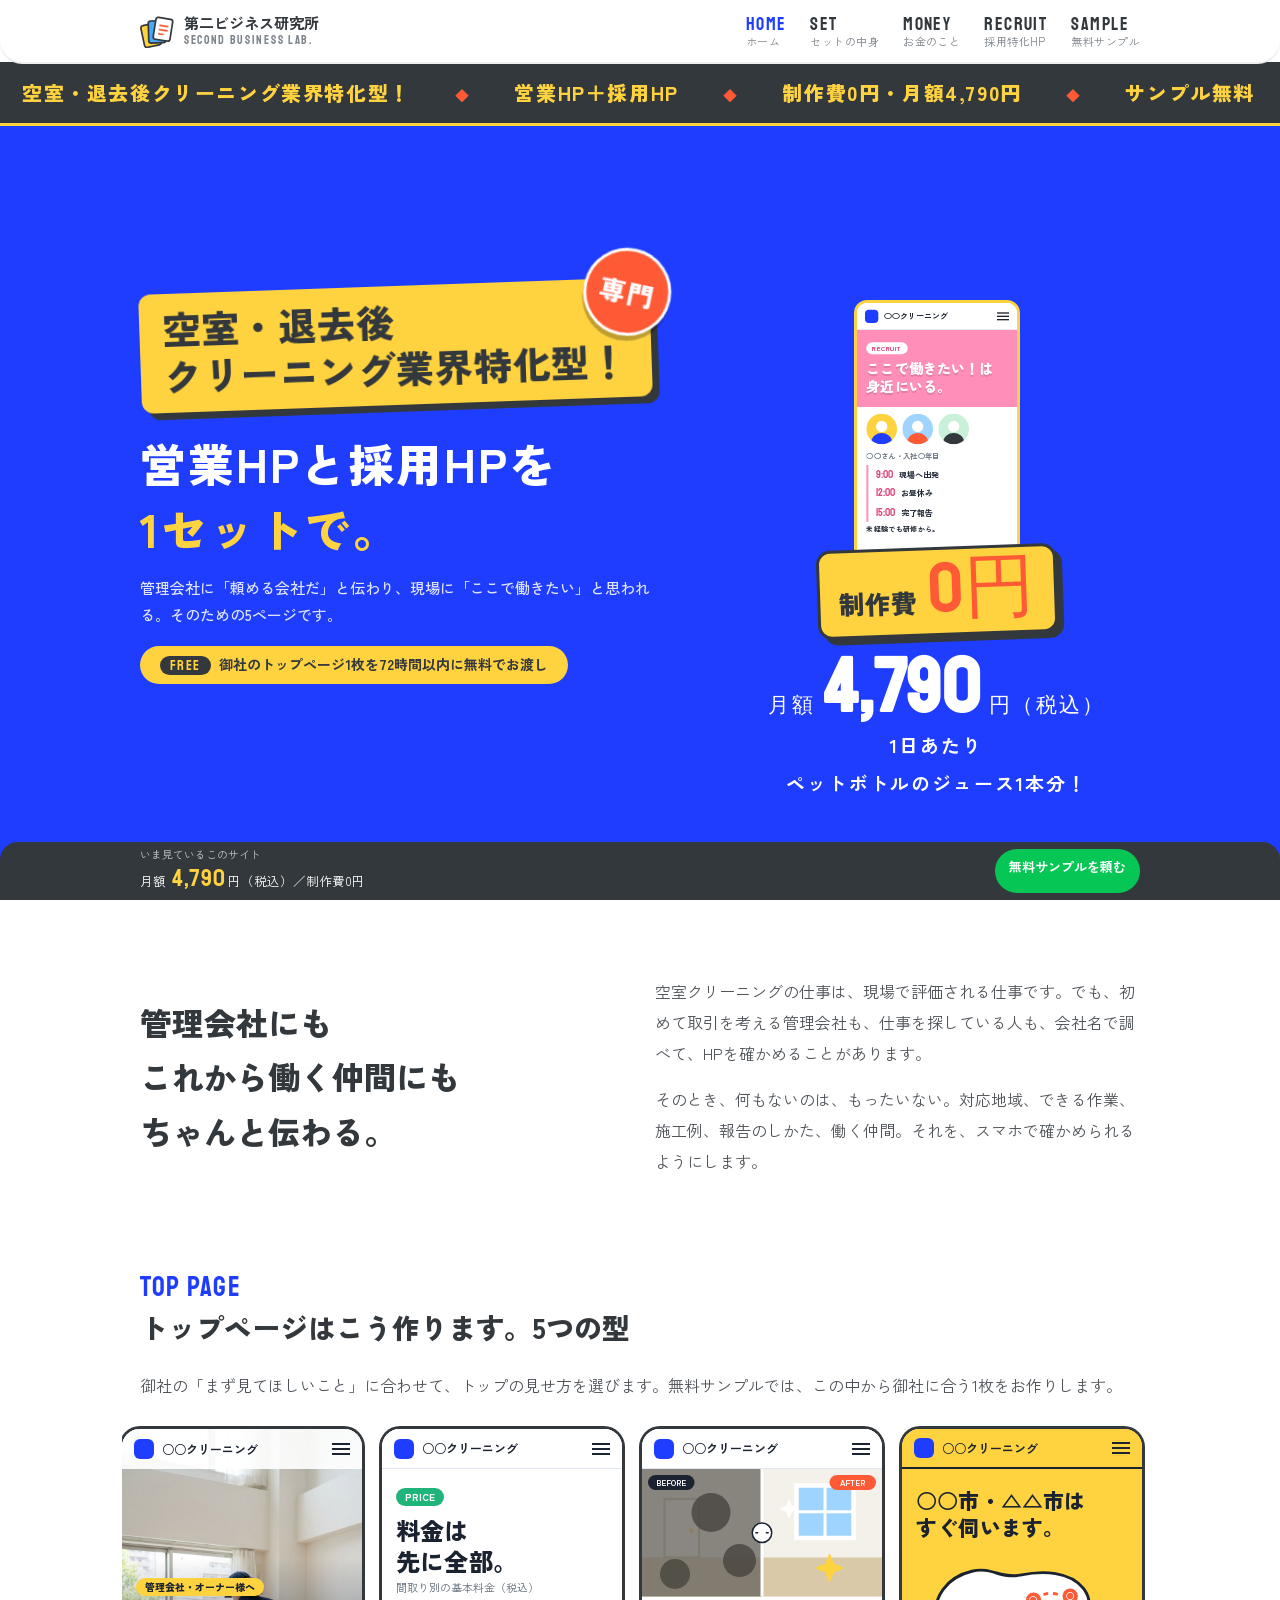
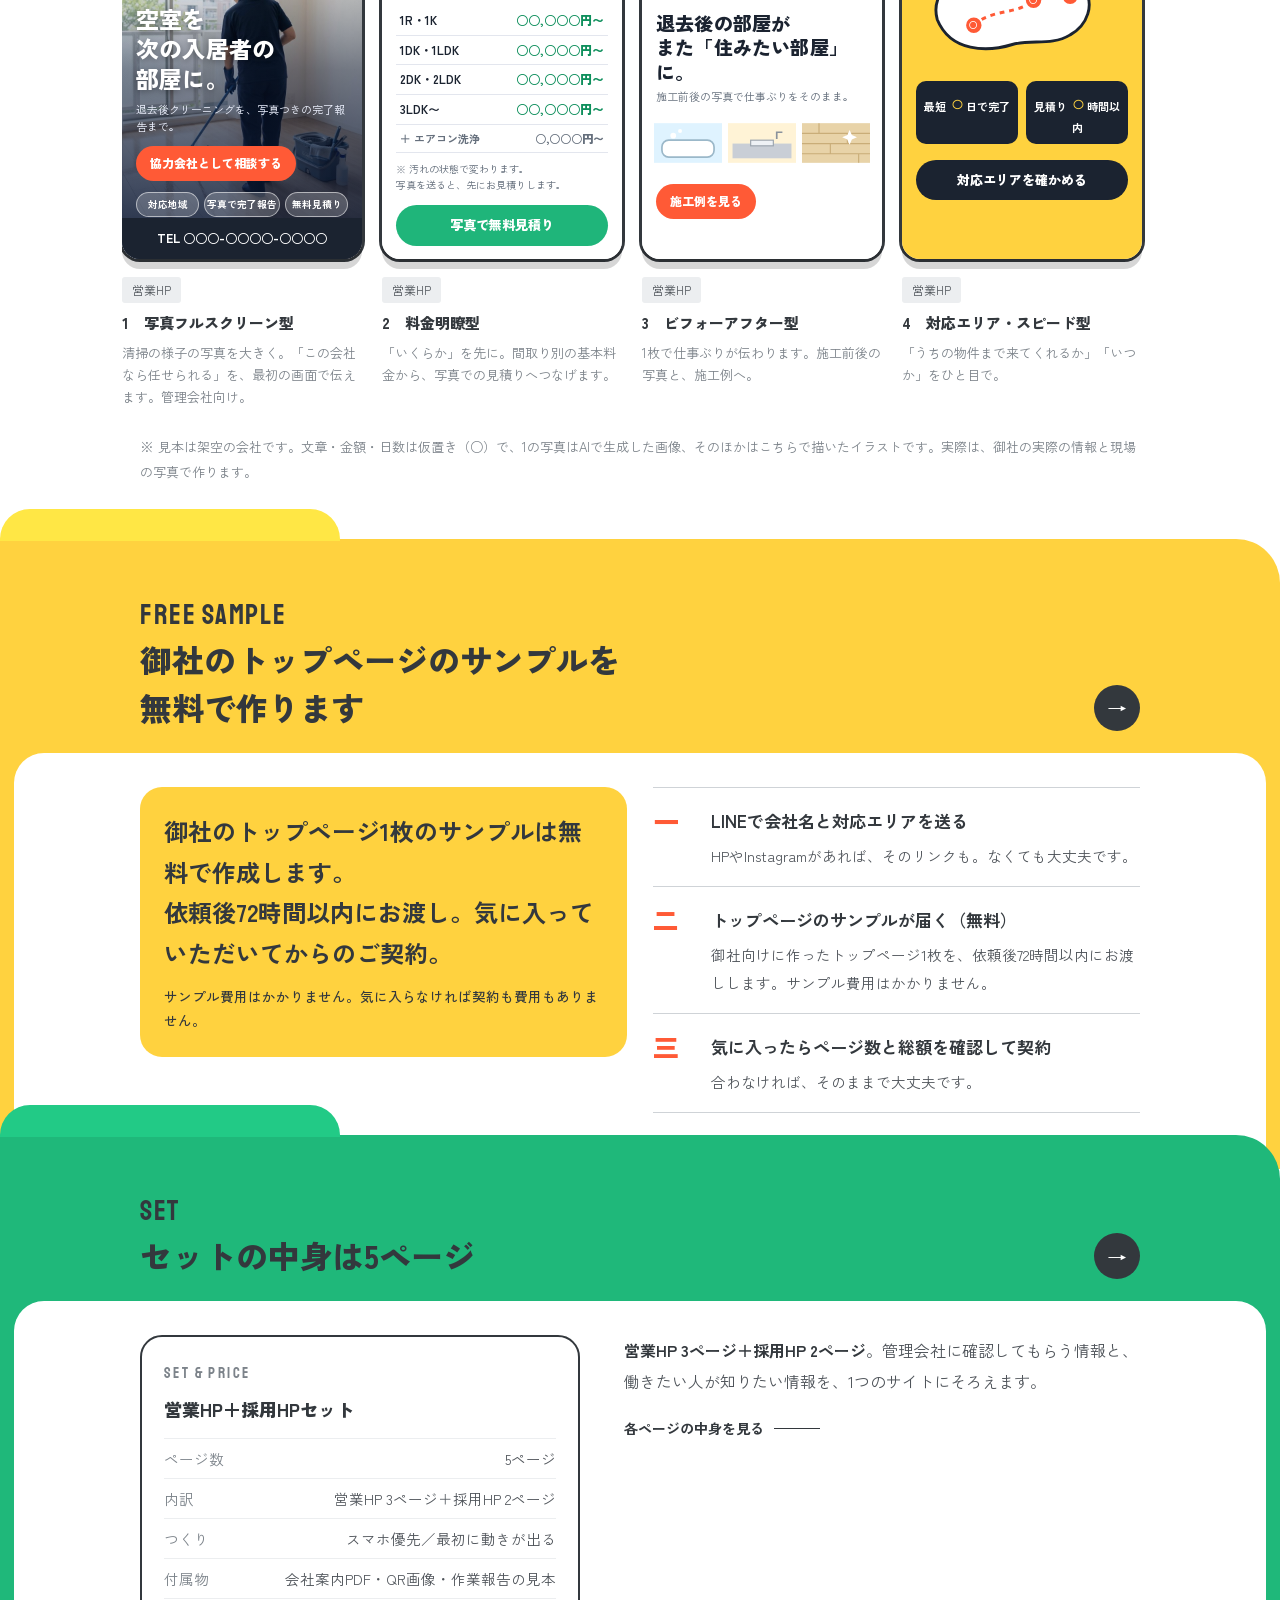
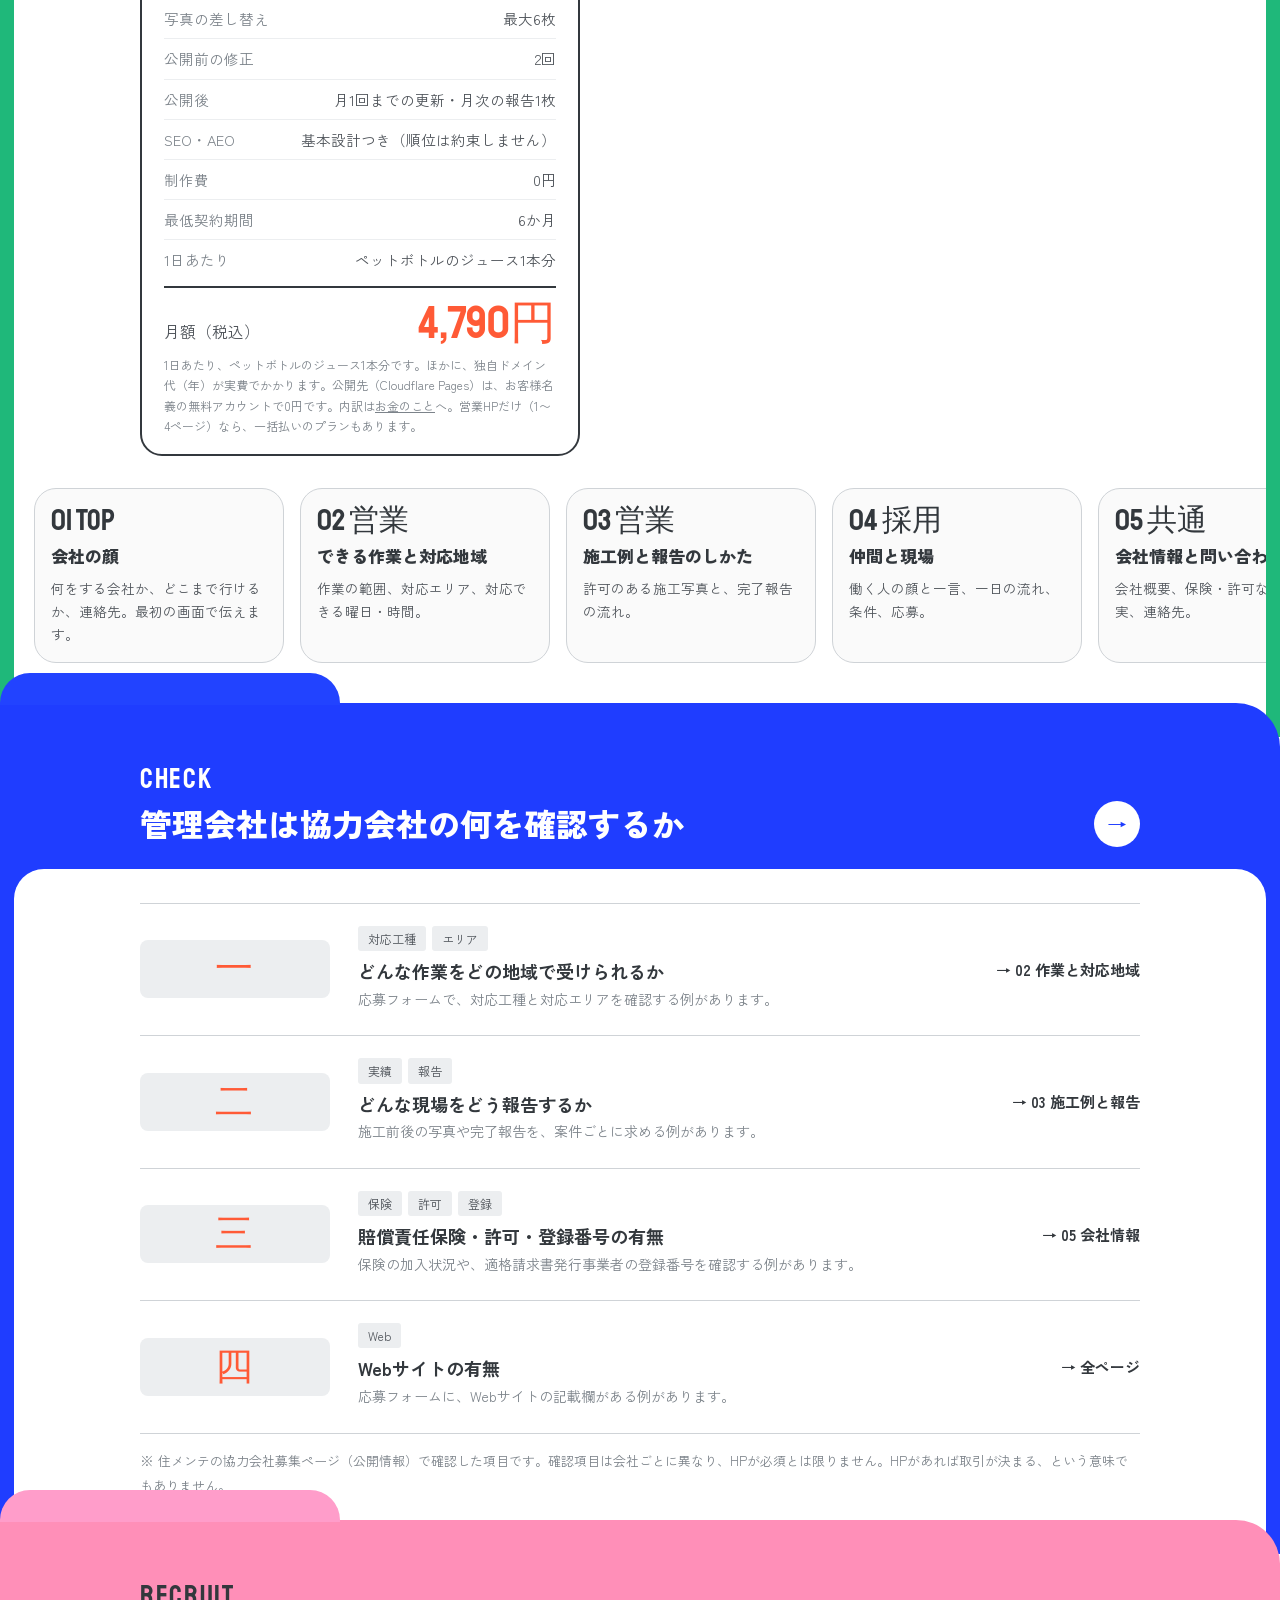
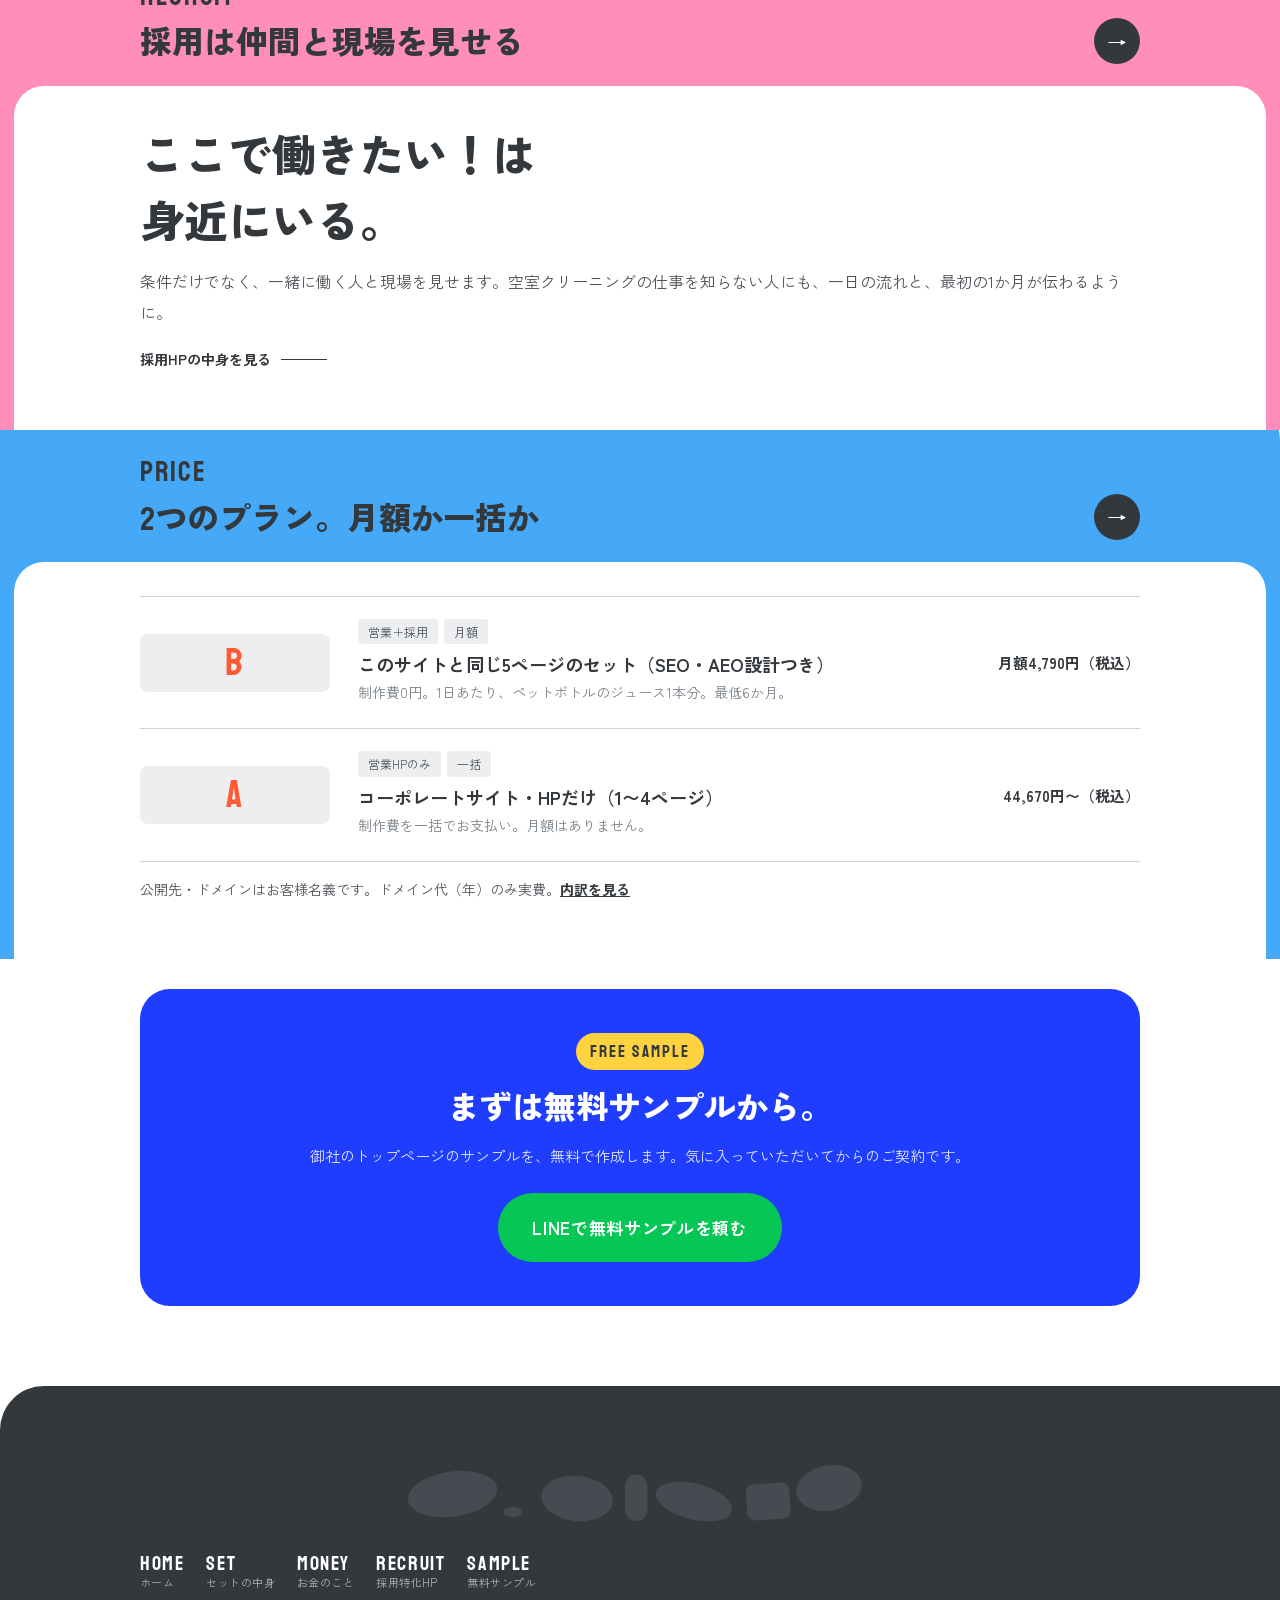
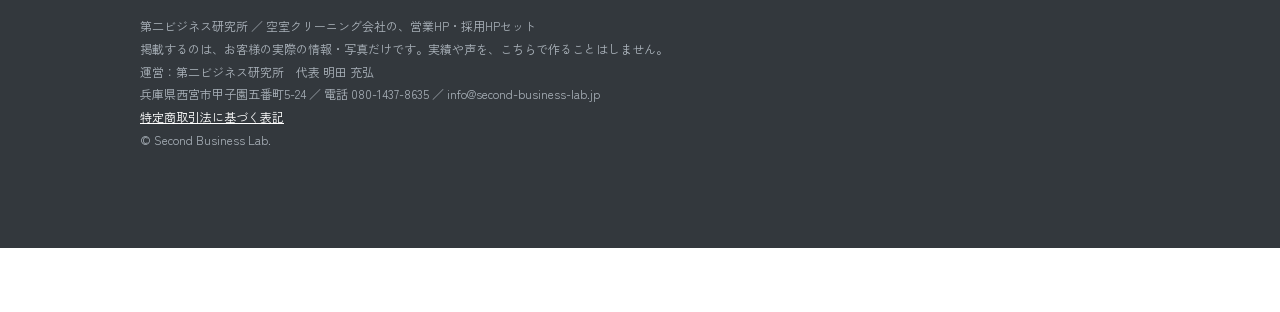
==== commit 9661a377: "no comma in bold text" ====
--- a/index.html
+++ b/index.html
@@ -11,23 +11,23 @@
 <link rel="icon" href="data:image/svg+xml,%3Csvg xmlns='http://www.w3.org/2000/svg' viewBox='0 0 40 40'%3E%3Crect width='40' height='40' rx='9' fill='%231f3dff'/%3E%3Crect x='11' y='7' width='18' height='26' rx='3' fill='%23fff'/%3E%3Cpath d='M15 14h10M15 19h10M15 24h6' stroke='%23ff5a36' stroke-width='2.4' stroke-linecap='round'/%3E%3C/svg%3E">
 <link rel="preconnect" href="https://fonts.googleapis.com"><link rel="preconnect" href="https://fonts.gstatic.com" crossorigin>
 <link href="https://fonts.googleapis.com/css2?family=Staatliches&family=Zen+Kaku+Gothic+New:wght@400;500;700;900&display=swap" rel="stylesheet">
-<link rel="stylesheet" href="style.css?v=20261012j">
+<link rel="stylesheet" href="style.css?v=20261012k">
 <script>document.documentElement.className="js"</script>
 </head>
 <body>
 <div id="intro" role="presentation">
 <button class="skip" type="button">SKIP</button>
-<div class="beat b1"><p class="sm">その部屋、</p><p class="big">次の入居者のために。</p></div>
+<div class="beat b1"><p class="sm">その部屋</p><p class="big">次の入居者のために。</p></div>
 <div class="beat b2"><svg class="room" viewBox="0 0 320 170" aria-hidden="true">
 <rect width="320" height="170" fill="#f4f1ea"/><rect y="118" width="320" height="52" fill="#d9c9a8"/>
 <rect x="206" y="22" width="76" height="70" fill="#9fd4ff" stroke="#fff" stroke-width="6"/><path d="M244 22v70M206 57h76" stroke="#fff" stroke-width="4"/>
 <rect x="30" y="40" width="46" height="78" fill="#fff" stroke="#c8bfa8" stroke-width="3"/><circle cx="66" cy="82" r="3" fill="#ffd23f"/>
 <g class="grime"><rect width="320" height="170" fill="#6d6a63" opacity=".78"/><circle cx="90" cy="60" r="26" fill="#3f3d38" opacity=".7"/><circle cx="170" cy="120" r="30" fill="#3f3d38" opacity=".7"/><circle cx="260" cy="50" r="22" fill="#3f3d38" opacity=".7"/><circle cx="40" cy="140" r="20" fill="#3f3d38" opacity=".7"/></g>
 <g class="spark"><path d="M240 60l6 14 14 6-14 6-6 14-6-14-14-6 14-6z" fill="#ffd23f"/><path d="M70 40l4 9 9 4-9 4-4 9-4-9-9-4 9-4z" fill="#fff"/></g>
-</svg><p class="big">きれいにする仕事は、<br>ちゃんと誇れる。</p></div>
-<div class="beat b3"><p class="sm">丁寧な仕事なのに、</p><p class="big">伝える場所がない。</p></div>
-<div class="beat b4"><div class="pair"><span class="tagA">営業HP</span><i>×</i><span class="tagB">採用HP</span></div><p class="big">1セットで、<br>持つ。</p></div>
-<div class="beat b5"><p class="sm">空室クリーニング会社の、</p><p class="big">営業・採用HPセット。</p><p class="pr"><b>制作費0円</b> ／ 月額4,790円（税込）</p></div>
+</svg><p class="big">きれいにする仕事は<br>ちゃんと誇れる。</p></div>
+<div class="beat b3"><p class="sm">丁寧な仕事なのに</p><p class="big">伝える場所がない。</p></div>
+<div class="beat b4"><div class="pair"><span class="tagA">営業HP</span><i>×</i><span class="tagB">採用HP</span></div><p class="big">1セットで<br>持つ。</p></div>
+<div class="beat b5"><p class="sm">空室クリーニング会社の</p><p class="big">営業・採用HPセット。</p><p class="pr"><b>制作費0円</b> ／ 月額4,790円（税込）</p></div>
 <div class="progress"><i></i></div>
 </div>
 <header class="hd"><div class="wrap">
@@ -44,40 +44,40 @@
 <div class="spec"><span class="stamp" aria-hidden="true">専門</span><p class="spec-t"><span class="nb">空室・退去後</span><br><span class="nb">クリーニング業界特化型！</span></p></div>
 <h1 class="catch"><span class="nb">営業HPと</span><span class="nb">採用HPを</span><br><em class="nb">1セットで。</em></h1>
 <p class="kvsub">管理会社に「頼める会社だ」と伝わり、現場に「ここで働きたい」と思われる。そのための5ページです。</p>
-<a class="free" href="#free"><b>FREE</b>御社のトップページ1枚を、72時間以内に無料でお渡し</a>
+<a class="free" href="#free"><b>FREE</b>御社のトップページ1枚を72時間以内に無料でお渡し</a>
 </div>
 <div class="kvr">
-<div class="stage" aria-hidden="true"><div class="pg" data-n="1"><div class="mk mk1 ph"><div class="mk-photo"></div><div class="mk-shade"></div><div class="mk-h"><i></i><b>○○クリーニング</b><s></s></div><div class="mk-cp"><span class="mk-tag">管理会社・オーナー様へ</span><h4>空室を、<br>次の入居者の<br>部屋に。</h4><p>退去後クリーニングを、写真つきの完了報告まで。</p><span class="mk-btn">協力会社として相談する</span><div class="mk-pills"><span>対応地域</span><span>写真で完了報告</span><span>無料見積り</span></div></div><div class="mk-tel">TEL ○○○-○○○○-○○○○</div></div></div><div class="pg" data-n="2"><div class="mk mk2"><div class="mk-h"><i></i><b>○○クリーニング</b><s></s></div><div class="mk-top"><span class="mk-tag g">PRICE</span><h4>料金は、<br>先に全部。</h4><p>間取り別の基本料金（税込）</p></div><table class="mk-tb"><tr><td>1R・1K</td><td>○○,○○○円〜</td></tr><tr><td>1DK・1LDK</td><td>○○,○○○円〜</td></tr><tr><td>2DK・2LDK</td><td>○○,○○○円〜</td></tr><tr><td>3LDK〜</td><td>○○,○○○円〜</td></tr><tr class="o"><td>＋ エアコン洗浄</td><td>○,○○○円〜</td></tr></table><p class="mk-note">※ 汚れの状態で変わります。<br>写真を送ると、先にお見積りします。</p><span class="mk-btn g">写真で、無料見積り</span></div></div><div class="pg" data-n="3"><div class="mk mk3"><div class="mk-h"><i></i><b>○○クリーニング</b><s></s></div><svg viewBox="0 0 320 170" class="mk-svg " aria-hidden="true"><rect width="320" height="170" fill="#f4f1ea"/><rect y="118" width="320" height="52" fill="#d9c9a8"/><rect x="206" y="22" width="76" height="70" fill="#9fd4ff" stroke="#fff" stroke-width="6"/><path d="M244 22v70M206 57h76" stroke="#fff" stroke-width="4"/><rect x="30" y="40" width="46" height="78" fill="#fff" stroke="#c8bfa8" stroke-width="3"/><circle cx="66" cy="82" r="3" fill="#ffd23f"/><rect width="160" height="170" fill="#6d6a63" opacity=".8"/><circle cx="92" cy="58" r="26" fill="#3f3d38" opacity=".7"/><circle cx="44" cy="140" r="20" fill="#3f3d38" opacity=".7"/><circle cx="130" cy="122" r="22" fill="#3f3d38" opacity=".7"/><path d="M250 112l6 14 14 6-14 6-6 14-6-14-14-6 14-6z" fill="#ffd23f"/><path d="M196 40l4 9 9 4-9 4-4 9-4-9-9-4 9-4z" fill="#fff"/><path d="M160 0v170" stroke="#fff" stroke-width="4"/><circle cx="160" cy="85" r="13" fill="#fff" stroke="#1b2330" stroke-width="2"/><path d="M155 85h-4m18 0h-4" stroke="#1b2330" stroke-width="2"/><rect x="8" y="8" width="62" height="20" rx="10" fill="#1b2330"/><text x="39" y="22" fill="#fff" font-size="11" font-weight="700" text-anchor="middle">BEFORE</text><rect x="250" y="8" width="62" height="20" rx="10" fill="#ff5a36"/><text x="281" y="22" fill="#fff" font-size="11" font-weight="700" text-anchor="middle">AFTER</text></svg><h4>退去後の部屋が、<br>また「住みたい部屋」に。</h4><p class="mk-sub">施工前後の写真で、仕事ぶりをそのまま。</p><div class="mk-photos"><svg viewBox="0 0 120 70" class="mk-th" aria-hidden="true"><rect width="120" height="70" fill="#dff3ff"/><rect x="14" y="30" width="92" height="30" rx="12" fill="#fff" stroke="#9bb8c9" stroke-width="3"/><circle cx="34" cy="22" r="5" fill="#fff"/><circle cx="46" cy="14" r="3.5" fill="#fff"/></svg><svg viewBox="0 0 120 70" class="mk-th" aria-hidden="true"><rect width="120" height="70" fill="#fff3d6"/><rect x="8" y="36" width="104" height="26" fill="#c9ced6"/><rect x="40" y="30" width="40" height="10" fill="#eef1f5" stroke="#9aa3ad" stroke-width="2"/><path d="M86 28v-12h10" stroke="#8a929c" stroke-width="3" fill="none"/></svg><svg viewBox="0 0 120 70" class="mk-th" aria-hidden="true"><rect width="120" height="70" fill="#e8d3a8"/><path d="M0 18h120M0 36h120M0 54h120M30 0v18M80 18v18M50 36v18M100 54v16" stroke="#c9ad78" stroke-width="2"/><path d="M84 12l4 9 9 4-9 4-4 9-4-9-9-4 9-4z" fill="#fff"/></svg></div><span class="mk-btn">施工例を見る</span></div></div><div class="pg" data-n="4"><div class="mk mk4"><div class="mk-h"><i></i><b>○○クリーニング</b><s></s></div><h4>○○市・△△市は、<br>すぐ伺います。</h4><svg viewBox="0 0 220 120" class="mk-map" aria-hidden="true"><path d="M22 70c-6-22 10-44 36-50 20-5 30 8 50 4 24-5 52-4 66 14 12 16 4 38-14 48-20 12-40 4-60 10-26 8-64 8-78-26z" fill="#fff" stroke="#1b2330" stroke-width="3"/><path d="M60 76c20-18 44-10 62-26 12-10 24-8 34-2" stroke="#ff5a36" stroke-width="3" stroke-dasharray="5 5" fill="none"/><g fill="#ff5a36" stroke="#fff" stroke-width="2"><circle cx="60" cy="76" r="9"/><circle cx="122" cy="50" r="9"/><circle cx="160" cy="46" r="9"/></g><g fill="#fff" font-size="9" font-weight="700" text-anchor="middle"><text x="60" y="79">○</text><text x="122" y="53">○</text><text x="160" y="49">○</text></g></svg><div class="mk-badges"><span>最短 <b>○</b>日で完了</span><span>見積り <b>○</b>時間以内</span></div><span class="mk-btn k">対応エリアを確かめる</span></div></div><div class="pg" data-n="5"><div class="mk mk5"><div class="mk-h"><i></i><b>○○クリーニング</b><s></s></div><div class="mk-hero p"><span class="mk-tag w">RECRUIT</span><h4>ここで働きたい！は、<br>身近にいる。</h4></div><div class="mk-avs"><svg viewBox="0 0 60 60" class="mk-av" aria-hidden="true"><rect width="60" height="60" fill="#ffd23f"/><circle cx="30" cy="25" r="11" fill="#fff"/><path d="M8 60c2-16 12-22 22-22s20 6 22 22z" fill="#1f3dff"/></svg><svg viewBox="0 0 60 60" class="mk-av" aria-hidden="true"><rect width="60" height="60" fill="#9fd4ff"/><circle cx="30" cy="25" r="11" fill="#fff"/><path d="M8 60c2-16 12-22 22-22s20 6 22 22z" fill="#ff5a36"/></svg><svg viewBox="0 0 60 60" class="mk-av" aria-hidden="true"><rect width="60" height="60" fill="#c9f0d8"/><circle cx="30" cy="25" r="11" fill="#fff"/><path d="M8 60c2-16 12-22 22-22s20 6 22 22z" fill="#33383d"/></svg><p>○○さん・入社○年目</p></div><ol class="mk-tl"><li><b>9:00</b>現場へ出発</li><li><b>12:00</b>お昼休み</li><li><b>15:00</b>完了報告</li></ol><p class="mk-sub">未経験でも、研修から。</p><span class="mk-line">LINEで応募する</span></div></div></div>
+<div class="stage" aria-hidden="true"><div class="pg" data-n="1"><div class="mk mk1 ph"><div class="mk-photo"></div><div class="mk-shade"></div><div class="mk-h"><i></i><b>○○クリーニング</b><s></s></div><div class="mk-cp"><span class="mk-tag">管理会社・オーナー様へ</span><h4>空室を<br>次の入居者の<br>部屋に。</h4><p>退去後クリーニングを、写真つきの完了報告まで。</p><span class="mk-btn">協力会社として相談する</span><div class="mk-pills"><span>対応地域</span><span>写真で完了報告</span><span>無料見積り</span></div></div><div class="mk-tel">TEL ○○○-○○○○-○○○○</div></div></div><div class="pg" data-n="2"><div class="mk mk2"><div class="mk-h"><i></i><b>○○クリーニング</b><s></s></div><div class="mk-top"><span class="mk-tag g">PRICE</span><h4>料金は<br>先に全部。</h4><p>間取り別の基本料金（税込）</p></div><table class="mk-tb"><tr><td>1R・1K</td><td>○○,○○○円〜</td></tr><tr><td>1DK・1LDK</td><td>○○,○○○円〜</td></tr><tr><td>2DK・2LDK</td><td>○○,○○○円〜</td></tr><tr><td>3LDK〜</td><td>○○,○○○円〜</td></tr><tr class="o"><td>＋ エアコン洗浄</td><td>○,○○○円〜</td></tr></table><p class="mk-note">※ 汚れの状態で変わります。<br>写真を送ると、先にお見積りします。</p><span class="mk-btn g">写真で無料見積り</span></div></div><div class="pg" data-n="3"><div class="mk mk3"><div class="mk-h"><i></i><b>○○クリーニング</b><s></s></div><svg viewBox="0 0 320 170" class="mk-svg " aria-hidden="true"><rect width="320" height="170" fill="#f4f1ea"/><rect y="118" width="320" height="52" fill="#d9c9a8"/><rect x="206" y="22" width="76" height="70" fill="#9fd4ff" stroke="#fff" stroke-width="6"/><path d="M244 22v70M206 57h76" stroke="#fff" stroke-width="4"/><rect x="30" y="40" width="46" height="78" fill="#fff" stroke="#c8bfa8" stroke-width="3"/><circle cx="66" cy="82" r="3" fill="#ffd23f"/><rect width="160" height="170" fill="#6d6a63" opacity=".8"/><circle cx="92" cy="58" r="26" fill="#3f3d38" opacity=".7"/><circle cx="44" cy="140" r="20" fill="#3f3d38" opacity=".7"/><circle cx="130" cy="122" r="22" fill="#3f3d38" opacity=".7"/><path d="M250 112l6 14 14 6-14 6-6 14-6-14-14-6 14-6z" fill="#ffd23f"/><path d="M196 40l4 9 9 4-9 4-4 9-4-9-9-4 9-4z" fill="#fff"/><path d="M160 0v170" stroke="#fff" stroke-width="4"/><circle cx="160" cy="85" r="13" fill="#fff" stroke="#1b2330" stroke-width="2"/><path d="M155 85h-4m18 0h-4" stroke="#1b2330" stroke-width="2"/><rect x="8" y="8" width="62" height="20" rx="10" fill="#1b2330"/><text x="39" y="22" fill="#fff" font-size="11" font-weight="700" text-anchor="middle">BEFORE</text><rect x="250" y="8" width="62" height="20" rx="10" fill="#ff5a36"/><text x="281" y="22" fill="#fff" font-size="11" font-weight="700" text-anchor="middle">AFTER</text></svg><h4>退去後の部屋が<br>また「住みたい部屋」に。</h4><p class="mk-sub">施工前後の写真で仕事ぶりをそのまま。</p><div class="mk-photos"><svg viewBox="0 0 120 70" class="mk-th" aria-hidden="true"><rect width="120" height="70" fill="#dff3ff"/><rect x="14" y="30" width="92" height="30" rx="12" fill="#fff" stroke="#9bb8c9" stroke-width="3"/><circle cx="34" cy="22" r="5" fill="#fff"/><circle cx="46" cy="14" r="3.5" fill="#fff"/></svg><svg viewBox="0 0 120 70" class="mk-th" aria-hidden="true"><rect width="120" height="70" fill="#fff3d6"/><rect x="8" y="36" width="104" height="26" fill="#c9ced6"/><rect x="40" y="30" width="40" height="10" fill="#eef1f5" stroke="#9aa3ad" stroke-width="2"/><path d="M86 28v-12h10" stroke="#8a929c" stroke-width="3" fill="none"/></svg><svg viewBox="0 0 120 70" class="mk-th" aria-hidden="true"><rect width="120" height="70" fill="#e8d3a8"/><path d="M0 18h120M0 36h120M0 54h120M30 0v18M80 18v18M50 36v18M100 54v16" stroke="#c9ad78" stroke-width="2"/><path d="M84 12l4 9 9 4-9 4-4 9-4-9-9-4 9-4z" fill="#fff"/></svg></div><span class="mk-btn">施工例を見る</span></div></div><div class="pg" data-n="4"><div class="mk mk4"><div class="mk-h"><i></i><b>○○クリーニング</b><s></s></div><h4>○○市・△△市は<br>すぐ伺います。</h4><svg viewBox="0 0 220 120" class="mk-map" aria-hidden="true"><path d="M22 70c-6-22 10-44 36-50 20-5 30 8 50 4 24-5 52-4 66 14 12 16 4 38-14 48-20 12-40 4-60 10-26 8-64 8-78-26z" fill="#fff" stroke="#1b2330" stroke-width="3"/><path d="M60 76c20-18 44-10 62-26 12-10 24-8 34-2" stroke="#ff5a36" stroke-width="3" stroke-dasharray="5 5" fill="none"/><g fill="#ff5a36" stroke="#fff" stroke-width="2"><circle cx="60" cy="76" r="9"/><circle cx="122" cy="50" r="9"/><circle cx="160" cy="46" r="9"/></g><g fill="#fff" font-size="9" font-weight="700" text-anchor="middle"><text x="60" y="79">○</text><text x="122" y="53">○</text><text x="160" y="49">○</text></g></svg><div class="mk-badges"><span>最短 <b>○</b>日で完了</span><span>見積り <b>○</b>時間以内</span></div><span class="mk-btn k">対応エリアを確かめる</span></div></div><div class="pg" data-n="5"><div class="mk mk5"><div class="mk-h"><i></i><b>○○クリーニング</b><s></s></div><div class="mk-hero p"><span class="mk-tag w">RECRUIT</span><h4>ここで働きたい！は<br>身近にいる。</h4></div><div class="mk-avs"><svg viewBox="0 0 60 60" class="mk-av" aria-hidden="true"><rect width="60" height="60" fill="#ffd23f"/><circle cx="30" cy="25" r="11" fill="#fff"/><path d="M8 60c2-16 12-22 22-22s20 6 22 22z" fill="#1f3dff"/></svg><svg viewBox="0 0 60 60" class="mk-av" aria-hidden="true"><rect width="60" height="60" fill="#9fd4ff"/><circle cx="30" cy="25" r="11" fill="#fff"/><path d="M8 60c2-16 12-22 22-22s20 6 22 22z" fill="#ff5a36"/></svg><svg viewBox="0 0 60 60" class="mk-av" aria-hidden="true"><rect width="60" height="60" fill="#c9f0d8"/><circle cx="30" cy="25" r="11" fill="#fff"/><path d="M8 60c2-16 12-22 22-22s20 6 22 22z" fill="#33383d"/></svg><p>○○さん・入社○年目</p></div><ol class="mk-tl"><li><b>9:00</b>現場へ出発</li><li><b>12:00</b>お昼休み</li><li><b>15:00</b>完了報告</li></ol><p class="mk-sub">未経験でも研修から。</p><span class="mk-line">LINEで応募する</span></div></div></div>
 <div class="zero"><span>制作費</span><b>0円</b></div>
 <div class="yen en"><small class="mo">月額</small><b>4,790</b><small>円（税込）</small></div>
-<p class="say">1日あたり、<br>ペットボトルのジュース1本分！</p>
+<p class="say">1日あたり<br>ペットボトルのジュース1本分！</p>
 </div>
 </div></section>
 
 <section class="intro"><div class="wrap">
-<p class="stmt rv">管理会社にも、<br>これから働く仲間にも、<br>ちゃんと伝わる。</p>
+<p class="stmt rv">管理会社にも<br>これから働く仲間にも<br>ちゃんと伝わる。</p>
 <div class="lead rv">
 <p>空室クリーニングの仕事は、現場で評価される仕事です。でも、初めて取引を考える管理会社も、仕事を探している人も、会社名で調べて、HPを確かめることがあります。</p>
 <p>そのとき、何もないのは、もったいない。対応地域、できる作業、施工例、報告のしかた、働く仲間。それを、スマホで確かめられるようにします。</p>
 </div></div></section>
 
-<section class="tops" id="tops"><div class="wrap"><div class="sec-h"><span class="en">TOP PAGE</span><h2>トップページは、こう作ります。5つの型</h2></div><div class="lead rv"><p>御社の「まず見てほしいこと」に合わせて、トップの見せ方を選びます。無料サンプルでは、この中から御社に合う1枚をお作りします。</p></div><div class="mkrail"><figure class="mkfig rv"><div class="mkbox"><div class="mk mk1 ph"><div class="mk-photo"></div><div class="mk-shade"></div><div class="mk-h"><i></i><b>○○クリーニング</b><s></s></div><div class="mk-cp"><span class="mk-tag">管理会社・オーナー様へ</span><h4>空室を、<br>次の入居者の<br>部屋に。</h4><p>退去後クリーニングを、写真つきの完了報告まで。</p><span class="mk-btn">協力会社として相談する</span><div class="mk-pills"><span>対応地域</span><span>写真で完了報告</span><span>無料見積り</span></div></div><div class="mk-tel">TEL ○○○-○○○○-○○○○</div></div></div><figcaption><span class="tag">営業HP</span><b>1　写真フルスクリーン型</b><span class="d">清掃の様子の写真を大きく。「この会社なら任せられる」を、最初の画面で伝えます。管理会社向け。</span></figcaption></figure><figure class="mkfig rv"><div class="mkbox"><div class="mk mk2"><div class="mk-h"><i></i><b>○○クリーニング</b><s></s></div><div class="mk-top"><span class="mk-tag g">PRICE</span><h4>料金は、<br>先に全部。</h4><p>間取り別の基本料金（税込）</p></div><table class="mk-tb"><tr><td>1R・1K</td><td>○○,○○○円〜</td></tr><tr><td>1DK・1LDK</td><td>○○,○○○円〜</td></tr><tr><td>2DK・2LDK</td><td>○○,○○○円〜</td></tr><tr><td>3LDK〜</td><td>○○,○○○円〜</td></tr><tr class="o"><td>＋ エアコン洗浄</td><td>○,○○○円〜</td></tr></table><p class="mk-note">※ 汚れの状態で変わります。<br>写真を送ると、先にお見積りします。</p><span class="mk-btn g">写真で、無料見積り</span></div></div><figcaption><span class="tag">営業HP</span><b>2　料金明瞭型</b><span class="d">「いくらか」を先に。間取り別の基本料金から、写真での見積りへつなげます。</span></figcaption></figure><figure class="mkfig rv"><div class="mkbox"><div class="mk mk3"><div class="mk-h"><i></i><b>○○クリーニング</b><s></s></div><svg viewBox="0 0 320 170" class="mk-svg " aria-hidden="true"><rect width="320" height="170" fill="#f4f1ea"/><rect y="118" width="320" height="52" fill="#d9c9a8"/><rect x="206" y="22" width="76" height="70" fill="#9fd4ff" stroke="#fff" stroke-width="6"/><path d="M244 22v70M206 57h76" stroke="#fff" stroke-width="4"/><rect x="30" y="40" width="46" height="78" fill="#fff" stroke="#c8bfa8" stroke-width="3"/><circle cx="66" cy="82" r="3" fill="#ffd23f"/><rect width="160" height="170" fill="#6d6a63" opacity=".8"/><circle cx="92" cy="58" r="26" fill="#3f3d38" opacity=".7"/><circle cx="44" cy="140" r="20" fill="#3f3d38" opacity=".7"/><circle cx="130" cy="122" r="22" fill="#3f3d38" opacity=".7"/><path d="M250 112l6 14 14 6-14 6-6 14-6-14-14-6 14-6z" fill="#ffd23f"/><path d="M196 40l4 9 9 4-9 4-4 9-4-9-9-4 9-4z" fill="#fff"/><path d="M160 0v170" stroke="#fff" stroke-width="4"/><circle cx="160" cy="85" r="13" fill="#fff" stroke="#1b2330" stroke-width="2"/><path d="M155 85h-4m18 0h-4" stroke="#1b2330" stroke-width="2"/><rect x="8" y="8" width="62" height="20" rx="10" fill="#1b2330"/><text x="39" y="22" fill="#fff" font-size="11" font-weight="700" text-anchor="middle">BEFORE</text><rect x="250" y="8" width="62" height="20" rx="10" fill="#ff5a36"/><text x="281" y="22" fill="#fff" font-size="11" font-weight="700" text-anchor="middle">AFTER</text></svg><h4>退去後の部屋が、<br>また「住みたい部屋」に。</h4><p class="mk-sub">施工前後の写真で、仕事ぶりをそのまま。</p><div class="mk-photos"><svg viewBox="0 0 120 70" class="mk-th" aria-hidden="true"><rect width="120" height="70" fill="#dff3ff"/><rect x="14" y="30" width="92" height="30" rx="12" fill="#fff" stroke="#9bb8c9" stroke-width="3"/><circle cx="34" cy="22" r="5" fill="#fff"/><circle cx="46" cy="14" r="3.5" fill="#fff"/></svg><svg viewBox="0 0 120 70" class="mk-th" aria-hidden="true"><rect width="120" height="70" fill="#fff3d6"/><rect x="8" y="36" width="104" height="26" fill="#c9ced6"/><rect x="40" y="30" width="40" height="10" fill="#eef1f5" stroke="#9aa3ad" stroke-width="2"/><path d="M86 28v-12h10" stroke="#8a929c" stroke-width="3" fill="none"/></svg><svg viewBox="0 0 120 70" class="mk-th" aria-hidden="true"><rect width="120" height="70" fill="#e8d3a8"/><path d="M0 18h120M0 36h120M0 54h120M30 0v18M80 18v18M50 36v18M100 54v16" stroke="#c9ad78" stroke-width="2"/><path d="M84 12l4 9 9 4-9 4-4 9-4-9-9-4 9-4z" fill="#fff"/></svg></div><span class="mk-btn">施工例を見る</span></div></div><figcaption><span class="tag">営業HP</span><b>3　ビフォーアフター型</b><span class="d">1枚で仕事ぶりが伝わります。施工前後の写真と、施工例へ。</span></figcaption></figure><figure class="mkfig rv"><div class="mkbox"><div class="mk mk4"><div class="mk-h"><i></i><b>○○クリーニング</b><s></s></div><h4>○○市・△△市は、<br>すぐ伺います。</h4><svg viewBox="0 0 220 120" class="mk-map" aria-hidden="true"><path d="M22 70c-6-22 10-44 36-50 20-5 30 8 50 4 24-5 52-4 66 14 12 16 4 38-14 48-20 12-40 4-60 10-26 8-64 8-78-26z" fill="#fff" stroke="#1b2330" stroke-width="3"/><path d="M60 76c20-18 44-10 62-26 12-10 24-8 34-2" stroke="#ff5a36" stroke-width="3" stroke-dasharray="5 5" fill="none"/><g fill="#ff5a36" stroke="#fff" stroke-width="2"><circle cx="60" cy="76" r="9"/><circle cx="122" cy="50" r="9"/><circle cx="160" cy="46" r="9"/></g><g fill="#fff" font-size="9" font-weight="700" text-anchor="middle"><text x="60" y="79">○</text><text x="122" y="53">○</text><text x="160" y="49">○</text></g></svg><div class="mk-badges"><span>最短 <b>○</b>日で完了</span><span>見積り <b>○</b>時間以内</span></div><span class="mk-btn k">対応エリアを確かめる</span></div></div><figcaption><span class="tag">営業HP</span><b>4　対応エリア・スピード型</b><span class="d">「うちの物件まで来てくれるか」「いつか」をひと目で。</span></figcaption></figure><figure class="mkfig rv"><div class="mkbox"><div class="mk mk5"><div class="mk-h"><i></i><b>○○クリーニング</b><s></s></div><div class="mk-hero p"><span class="mk-tag w">RECRUIT</span><h4>ここで働きたい！は、<br>身近にいる。</h4></div><div class="mk-avs"><svg viewBox="0 0 60 60" class="mk-av" aria-hidden="true"><rect width="60" height="60" fill="#ffd23f"/><circle cx="30" cy="25" r="11" fill="#fff"/><path d="M8 60c2-16 12-22 22-22s20 6 22 22z" fill="#1f3dff"/></svg><svg viewBox="0 0 60 60" class="mk-av" aria-hidden="true"><rect width="60" height="60" fill="#9fd4ff"/><circle cx="30" cy="25" r="11" fill="#fff"/><path d="M8 60c2-16 12-22 22-22s20 6 22 22z" fill="#ff5a36"/></svg><svg viewBox="0 0 60 60" class="mk-av" aria-hidden="true"><rect width="60" height="60" fill="#c9f0d8"/><circle cx="30" cy="25" r="11" fill="#fff"/><path d="M8 60c2-16 12-22 22-22s20 6 22 22z" fill="#33383d"/></svg><p>○○さん・入社○年目</p></div><ol class="mk-tl"><li><b>9:00</b>現場へ出発</li><li><b>12:00</b>お昼休み</li><li><b>15:00</b>完了報告</li></ol><p class="mk-sub">未経験でも、研修から。</p><span class="mk-line">LINEで応募する</span></div></div><figcaption><span class="tag">採用HP</span><b>5　採用型</b><span class="d">仲間と一日の流れ。応募の入口は、LINEか電話の1つに絞ります。</span></figcaption></figure></div><p class="mkfoot">※ 見本は架空の会社です。文章・金額・日数は仮置き（○）で、1の写真はAIで生成した画像、そのほかはこちらで描いたイラストです。実際は、御社の実際の情報と現場の写真で作ります。</p></div></section>
+<section class="tops" id="tops"><div class="wrap"><div class="sec-h"><span class="en">TOP PAGE</span><h2>トップページはこう作ります。5つの型</h2></div><div class="lead rv"><p>御社の「まず見てほしいこと」に合わせて、トップの見せ方を選びます。無料サンプルでは、この中から御社に合う1枚をお作りします。</p></div><div class="mkrail"><figure class="mkfig rv"><div class="mkbox"><div class="mk mk1 ph"><div class="mk-photo"></div><div class="mk-shade"></div><div class="mk-h"><i></i><b>○○クリーニング</b><s></s></div><div class="mk-cp"><span class="mk-tag">管理会社・オーナー様へ</span><h4>空室を<br>次の入居者の<br>部屋に。</h4><p>退去後クリーニングを、写真つきの完了報告まで。</p><span class="mk-btn">協力会社として相談する</span><div class="mk-pills"><span>対応地域</span><span>写真で完了報告</span><span>無料見積り</span></div></div><div class="mk-tel">TEL ○○○-○○○○-○○○○</div></div></div><figcaption><span class="tag">営業HP</span><b>1　写真フルスクリーン型</b><span class="d">清掃の様子の写真を大きく。「この会社なら任せられる」を、最初の画面で伝えます。管理会社向け。</span></figcaption></figure><figure class="mkfig rv"><div class="mkbox"><div class="mk mk2"><div class="mk-h"><i></i><b>○○クリーニング</b><s></s></div><div class="mk-top"><span class="mk-tag g">PRICE</span><h4>料金は<br>先に全部。</h4><p>間取り別の基本料金（税込）</p></div><table class="mk-tb"><tr><td>1R・1K</td><td>○○,○○○円〜</td></tr><tr><td>1DK・1LDK</td><td>○○,○○○円〜</td></tr><tr><td>2DK・2LDK</td><td>○○,○○○円〜</td></tr><tr><td>3LDK〜</td><td>○○,○○○円〜</td></tr><tr class="o"><td>＋ エアコン洗浄</td><td>○,○○○円〜</td></tr></table><p class="mk-note">※ 汚れの状態で変わります。<br>写真を送ると、先にお見積りします。</p><span class="mk-btn g">写真で無料見積り</span></div></div><figcaption><span class="tag">営業HP</span><b>2　料金明瞭型</b><span class="d">「いくらか」を先に。間取り別の基本料金から、写真での見積りへつなげます。</span></figcaption></figure><figure class="mkfig rv"><div class="mkbox"><div class="mk mk3"><div class="mk-h"><i></i><b>○○クリーニング</b><s></s></div><svg viewBox="0 0 320 170" class="mk-svg " aria-hidden="true"><rect width="320" height="170" fill="#f4f1ea"/><rect y="118" width="320" height="52" fill="#d9c9a8"/><rect x="206" y="22" width="76" height="70" fill="#9fd4ff" stroke="#fff" stroke-width="6"/><path d="M244 22v70M206 57h76" stroke="#fff" stroke-width="4"/><rect x="30" y="40" width="46" height="78" fill="#fff" stroke="#c8bfa8" stroke-width="3"/><circle cx="66" cy="82" r="3" fill="#ffd23f"/><rect width="160" height="170" fill="#6d6a63" opacity=".8"/><circle cx="92" cy="58" r="26" fill="#3f3d38" opacity=".7"/><circle cx="44" cy="140" r="20" fill="#3f3d38" opacity=".7"/><circle cx="130" cy="122" r="22" fill="#3f3d38" opacity=".7"/><path d="M250 112l6 14 14 6-14 6-6 14-6-14-14-6 14-6z" fill="#ffd23f"/><path d="M196 40l4 9 9 4-9 4-4 9-4-9-9-4 9-4z" fill="#fff"/><path d="M160 0v170" stroke="#fff" stroke-width="4"/><circle cx="160" cy="85" r="13" fill="#fff" stroke="#1b2330" stroke-width="2"/><path d="M155 85h-4m18 0h-4" stroke="#1b2330" stroke-width="2"/><rect x="8" y="8" width="62" height="20" rx="10" fill="#1b2330"/><text x="39" y="22" fill="#fff" font-size="11" font-weight="700" text-anchor="middle">BEFORE</text><rect x="250" y="8" width="62" height="20" rx="10" fill="#ff5a36"/><text x="281" y="22" fill="#fff" font-size="11" font-weight="700" text-anchor="middle">AFTER</text></svg><h4>退去後の部屋が<br>また「住みたい部屋」に。</h4><p class="mk-sub">施工前後の写真で仕事ぶりをそのまま。</p><div class="mk-photos"><svg viewBox="0 0 120 70" class="mk-th" aria-hidden="true"><rect width="120" height="70" fill="#dff3ff"/><rect x="14" y="30" width="92" height="30" rx="12" fill="#fff" stroke="#9bb8c9" stroke-width="3"/><circle cx="34" cy="22" r="5" fill="#fff"/><circle cx="46" cy="14" r="3.5" fill="#fff"/></svg><svg viewBox="0 0 120 70" class="mk-th" aria-hidden="true"><rect width="120" height="70" fill="#fff3d6"/><rect x="8" y="36" width="104" height="26" fill="#c9ced6"/><rect x="40" y="30" width="40" height="10" fill="#eef1f5" stroke="#9aa3ad" stroke-width="2"/><path d="M86 28v-12h10" stroke="#8a929c" stroke-width="3" fill="none"/></svg><svg viewBox="0 0 120 70" class="mk-th" aria-hidden="true"><rect width="120" height="70" fill="#e8d3a8"/><path d="M0 18h120M0 36h120M0 54h120M30 0v18M80 18v18M50 36v18M100 54v16" stroke="#c9ad78" stroke-width="2"/><path d="M84 12l4 9 9 4-9 4-4 9-4-9-9-4 9-4z" fill="#fff"/></svg></div><span class="mk-btn">施工例を見る</span></div></div><figcaption><span class="tag">営業HP</span><b>3　ビフォーアフター型</b><span class="d">1枚で仕事ぶりが伝わります。施工前後の写真と、施工例へ。</span></figcaption></figure><figure class="mkfig rv"><div class="mkbox"><div class="mk mk4"><div class="mk-h"><i></i><b>○○クリーニング</b><s></s></div><h4>○○市・△△市は<br>すぐ伺います。</h4><svg viewBox="0 0 220 120" class="mk-map" aria-hidden="true"><path d="M22 70c-6-22 10-44 36-50 20-5 30 8 50 4 24-5 52-4 66 14 12 16 4 38-14 48-20 12-40 4-60 10-26 8-64 8-78-26z" fill="#fff" stroke="#1b2330" stroke-width="3"/><path d="M60 76c20-18 44-10 62-26 12-10 24-8 34-2" stroke="#ff5a36" stroke-width="3" stroke-dasharray="5 5" fill="none"/><g fill="#ff5a36" stroke="#fff" stroke-width="2"><circle cx="60" cy="76" r="9"/><circle cx="122" cy="50" r="9"/><circle cx="160" cy="46" r="9"/></g><g fill="#fff" font-size="9" font-weight="700" text-anchor="middle"><text x="60" y="79">○</text><text x="122" y="53">○</text><text x="160" y="49">○</text></g></svg><div class="mk-badges"><span>最短 <b>○</b>日で完了</span><span>見積り <b>○</b>時間以内</span></div><span class="mk-btn k">対応エリアを確かめる</span></div></div><figcaption><span class="tag">営業HP</span><b>4　対応エリア・スピード型</b><span class="d">「うちの物件まで来てくれるか」「いつか」をひと目で。</span></figcaption></figure><figure class="mkfig rv"><div class="mkbox"><div class="mk mk5"><div class="mk-h"><i></i><b>○○クリーニング</b><s></s></div><div class="mk-hero p"><span class="mk-tag w">RECRUIT</span><h4>ここで働きたい！は<br>身近にいる。</h4></div><div class="mk-avs"><svg viewBox="0 0 60 60" class="mk-av" aria-hidden="true"><rect width="60" height="60" fill="#ffd23f"/><circle cx="30" cy="25" r="11" fill="#fff"/><path d="M8 60c2-16 12-22 22-22s20 6 22 22z" fill="#1f3dff"/></svg><svg viewBox="0 0 60 60" class="mk-av" aria-hidden="true"><rect width="60" height="60" fill="#9fd4ff"/><circle cx="30" cy="25" r="11" fill="#fff"/><path d="M8 60c2-16 12-22 22-22s20 6 22 22z" fill="#ff5a36"/></svg><svg viewBox="0 0 60 60" class="mk-av" aria-hidden="true"><rect width="60" height="60" fill="#c9f0d8"/><circle cx="30" cy="25" r="11" fill="#fff"/><path d="M8 60c2-16 12-22 22-22s20 6 22 22z" fill="#33383d"/></svg><p>○○さん・入社○年目</p></div><ol class="mk-tl"><li><b>9:00</b>現場へ出発</li><li><b>12:00</b>お昼休み</li><li><b>15:00</b>完了報告</li></ol><p class="mk-sub">未経験でも研修から。</p><span class="mk-line">LINEで応募する</span></div></div><figcaption><span class="tag">採用HP</span><b>5　採用型</b><span class="d">仲間と一日の流れ。応募の入口は、LINEか電話の1つに絞ります。</span></figcaption></figure></div><p class="mkfoot">※ 見本は架空の会社です。文章・金額・日数は仮置き（○）で、1の写真はAIで生成した画像、そのほかはこちらで描いたイラストです。実際は、御社の実際の情報と現場の写真で作ります。</p></div></section>
 <div class="folders">
 <section class="folder f-yellow" id="free"><div class="wrap">
-<div class="fh"><div><span class="en">FREE SAMPLE</span><h2>御社のトップページのサンプルを、<br>無料で作ります</h2></div>
+<div class="fh"><div><span class="en">FREE SAMPLE</span><h2>御社のトップページのサンプルを<br>無料で作ります</h2></div>
 <a class="arrow" href="contact.html" aria-label="無料サンプルの頼み方を見る">→</a></div></div>
 <div class="panel"><div class="wrap free-grid">
-<div class="rv"><div class="promise">御社のトップページ1枚のサンプルは、無料で作成します。<br>依頼後72時間以内にお渡し。気に入っていただいてからの、ご契約。<small>サンプル費用はかかりません。気に入らなければ、契約も費用もありません。</small></div></div>
+<div class="rv"><div class="promise">御社のトップページ1枚のサンプルは無料で作成します。<br>依頼後72時間以内にお渡し。気に入っていただいてからのご契約。<small>サンプル費用はかかりません。気に入らなければ契約も費用もありません。</small></div></div>
 <ol class="free-steps rv">
-<li><span class="n">一</span><b>LINEで、会社名と対応エリアを送る</b><span class="d">HPやInstagramがあれば、そのリンクも。なくても大丈夫です。</span></li>
+<li><span class="n">一</span><b>LINEで会社名と対応エリアを送る</b><span class="d">HPやInstagramがあれば、そのリンクも。なくても大丈夫です。</span></li>
 <li><span class="n">二</span><b>トップページのサンプルが届く（無料）</b><span class="d">御社向けに作ったトップページ1枚を、依頼後72時間以内にお渡しします。サンプル費用はかかりません。</span></li>
-<li><span class="n">三</span><b>気に入ったら、ページ数と総額を確認して契約</b><span class="d">合わなければ、そのままで大丈夫です。</span></li>
+<li><span class="n">三</span><b>気に入ったらページ数と総額を確認して契約</b><span class="d">合わなければ、そのままで大丈夫です。</span></li>
 </ol>
 </div></div>
 </section>
 
 <section class="folder f-green"><div class="wrap">
-<div class="fh"><div><span class="en">SET</span><h2>セットの中身は、5ページ</h2></div>
+<div class="fh"><div><span class="en">SET</span><h2>セットの中身は5ページ</h2></div>
 <a class="arrow" href="works.html" aria-label="セットの中身を見る">→</a></div></div>
 <div class="panel"><div class="wrap two"><div class="receipt rv" aria-label="このセットの仕様と金額">
 <h2>SET &amp; PRICE</h2>
@@ -110,12 +110,12 @@
 </section>
 
 <section class="folder f-blue"><div class="wrap">
-<div class="fh"><div><span class="en">CHECK</span><h2>管理会社は、協力会社の何を確認するか</h2></div>
+<div class="fh"><div><span class="en">CHECK</span><h2>管理会社は協力会社の何を確認するか</h2></div>
 <a class="arrow" href="works.html" aria-label="詳しく見る">→</a></div></div>
 <div class="panel"><div class="wrap">
 <ul class="rows">
-<li class="rv"><div class="r"><div class="th"><span class="en" style="font-size:38px;color:var(--coral)">一</span></div><div><div class="tags"><span class="tag">対応工種</span><span class="tag">エリア</span></div><h3>どんな作業を、どの地域で受けられるか</h3><p>応募フォームで、対応工種と対応エリアを確認する例があります。</p></div><div class="amt" style="font-size:15px;font-family:var(--jp);font-weight:700;color:var(--ink)">→ 02 作業と対応地域</div></div></li>
-<li class="rv"><div class="r"><div class="th"><span class="en" style="font-size:38px;color:var(--coral)">二</span></div><div><div class="tags"><span class="tag">実績</span><span class="tag">報告</span></div><h3>どんな現場を、どう報告するか</h3><p>施工前後の写真や完了報告を、案件ごとに求める例があります。</p></div><div class="amt" style="font-size:15px;font-family:var(--jp);font-weight:700;color:var(--ink)">→ 03 施工例と報告</div></div></li>
+<li class="rv"><div class="r"><div class="th"><span class="en" style="font-size:38px;color:var(--coral)">一</span></div><div><div class="tags"><span class="tag">対応工種</span><span class="tag">エリア</span></div><h3>どんな作業をどの地域で受けられるか</h3><p>応募フォームで、対応工種と対応エリアを確認する例があります。</p></div><div class="amt" style="font-size:15px;font-family:var(--jp);font-weight:700;color:var(--ink)">→ 02 作業と対応地域</div></div></li>
+<li class="rv"><div class="r"><div class="th"><span class="en" style="font-size:38px;color:var(--coral)">二</span></div><div><div class="tags"><span class="tag">実績</span><span class="tag">報告</span></div><h3>どんな現場をどう報告するか</h3><p>施工前後の写真や完了報告を、案件ごとに求める例があります。</p></div><div class="amt" style="font-size:15px;font-family:var(--jp);font-weight:700;color:var(--ink)">→ 03 施工例と報告</div></div></li>
 <li class="rv"><div class="r"><div class="th"><span class="en" style="font-size:38px;color:var(--coral)">三</span></div><div><div class="tags"><span class="tag">保険</span><span class="tag">許可</span><span class="tag">登録</span></div><h3>賠償責任保険・許可・登録番号の有無</h3><p>保険の加入状況や、適格請求書発行事業者の登録番号を確認する例があります。</p></div><div class="amt" style="font-size:15px;font-family:var(--jp);font-weight:700;color:var(--ink)">→ 05 会社情報</div></div></li>
 <li class="rv"><div class="r"><div class="th"><span class="en" style="font-size:38px;color:var(--coral)">四</span></div><div><div class="tags"><span class="tag">Web</span></div><h3>Webサイトの有無</h3><p>応募フォームに、Webサイトの記載欄がある例があります。</p></div><div class="amt" style="font-size:15px;font-family:var(--jp);font-weight:700;color:var(--ink)">→ 全ページ</div></div></li>
 </ul>
@@ -124,21 +124,21 @@
 </section>
 
 <section class="folder f-pink"><div class="wrap">
-<div class="fh"><div><span class="en">RECRUIT</span><h2>採用は、仲間と現場を見せる</h2></div>
+<div class="fh"><div><span class="en">RECRUIT</span><h2>採用は仲間と現場を見せる</h2></div>
 <a class="arrow" href="recruit.html" aria-label="採用HPを見る">→</a></div></div>
 <div class="panel"><div class="wrap">
-<p class="rcatch rv">ここで働きたい！は、<br>身近にいる。</p>
+<p class="rcatch rv">ここで働きたい！は<br>身近にいる。</p>
 <div class="lead rv"><p>条件だけでなく、一緒に働く人と現場を見せます。空室クリーニングの仕事を知らない人にも、一日の流れと、最初の1か月が伝わるように。</p>
 <p style="margin-top:14px"><a class="more" href="recruit.html">採用HPの中身を見る</a></p></div>
 </div></div>
 </section>
 
 <section class="folder f-sky"><div class="wrap">
-<div class="fh"><div><span class="en">PRICE</span><h2>2つのプラン。月額か、一括か</h2></div>
+<div class="fh"><div><span class="en">PRICE</span><h2>2つのプラン。月額か一括か</h2></div>
 <a class="arrow" href="price.html" aria-label="お金のことを見る">→</a></div></div>
 <div class="panel"><div class="wrap">
 <ul class="rows">
-<li class="rv"><div class="r"><div class="th"><span class="en" style="font-size:38px;color:var(--coral)">B</span></div><div><div class="tags"><span class="tag">営業＋採用</span><span class="tag">月額</span></div><h3>このサイトと同じ、5ページのセット（SEO・AEO設計つき）</h3><p>制作費0円。1日あたり、ペットボトルのジュース1本分。最低6か月。</p></div><div class="amt" style="font-size:15px;font-family:var(--jp);font-weight:700;color:var(--ink)">月額4,790円（税込）</div></div></li>
+<li class="rv"><div class="r"><div class="th"><span class="en" style="font-size:38px;color:var(--coral)">B</span></div><div><div class="tags"><span class="tag">営業＋採用</span><span class="tag">月額</span></div><h3>このサイトと同じ5ページのセット（SEO・AEO設計つき）</h3><p>制作費0円。1日あたり、ペットボトルのジュース1本分。最低6か月。</p></div><div class="amt" style="font-size:15px;font-family:var(--jp);font-weight:700;color:var(--ink)">月額4,790円（税込）</div></div></li>
 <li class="rv"><div class="r"><div class="th"><span class="en" style="font-size:38px;color:var(--coral)">A</span></div><div><div class="tags"><span class="tag">営業HPのみ</span><span class="tag">一括</span></div><h3>コーポレートサイト・HPだけ（1〜4ページ）</h3><p>制作費を一括でお支払い。月額はありません。</p></div><div class="amt" style="font-size:15px;font-family:var(--jp);font-weight:700;color:var(--ink)">44,670円〜（税込）</div></div></li>
 </ul>
 <p style="font-size:14px;margin-top:14px">公開先・ドメインはお客様名義です。ドメイン代（年）のみ実費。<a href="price.html" style="color:var(--ink);font-weight:700">内訳を見る</a></p>
@@ -148,8 +148,8 @@
 
 <section class="sec"><div class="wrap"><div class="cta-card rv">
 <span class="chip">FREE SAMPLE</span>
-<h2>まずは、無料サンプルから。</h2><p>御社のトップページのサンプルを、無料で作成します。気に入っていただいてからのご契約です。</p>
-<a class="btn line big" href="https://lin.ee/Pv7TeN5" target="_blank" rel="noopener">LINEで、無料サンプルを頼む</a>
+<h2>まずは無料サンプルから。</h2><p>御社のトップページのサンプルを、無料で作成します。気に入っていただいてからのご契約です。</p>
+<a class="btn line big" href="https://lin.ee/Pv7TeN5" target="_blank" rel="noopener">LINEで無料サンプルを頼む</a>
 </div></div></section>
 </main>
 <footer class="ft"><div class="wrap">
@@ -166,5 +166,5 @@
 <div class="t"><span>いま見ているこのサイト</span><div>月額 <b>4,790</b>円（税込）／制作費0円</div></div>
 <a href="https://lin.ee/Pv7TeN5" target="_blank" rel="noopener"><span class="lg">無料サンプルを頼む</span><span class="sm">無料サンプル</span></a>
 </div></aside>
-<script src="main.js?v=20261012j"></script>
+<script src="main.js?v=20261012k"></script>
 </body></html>
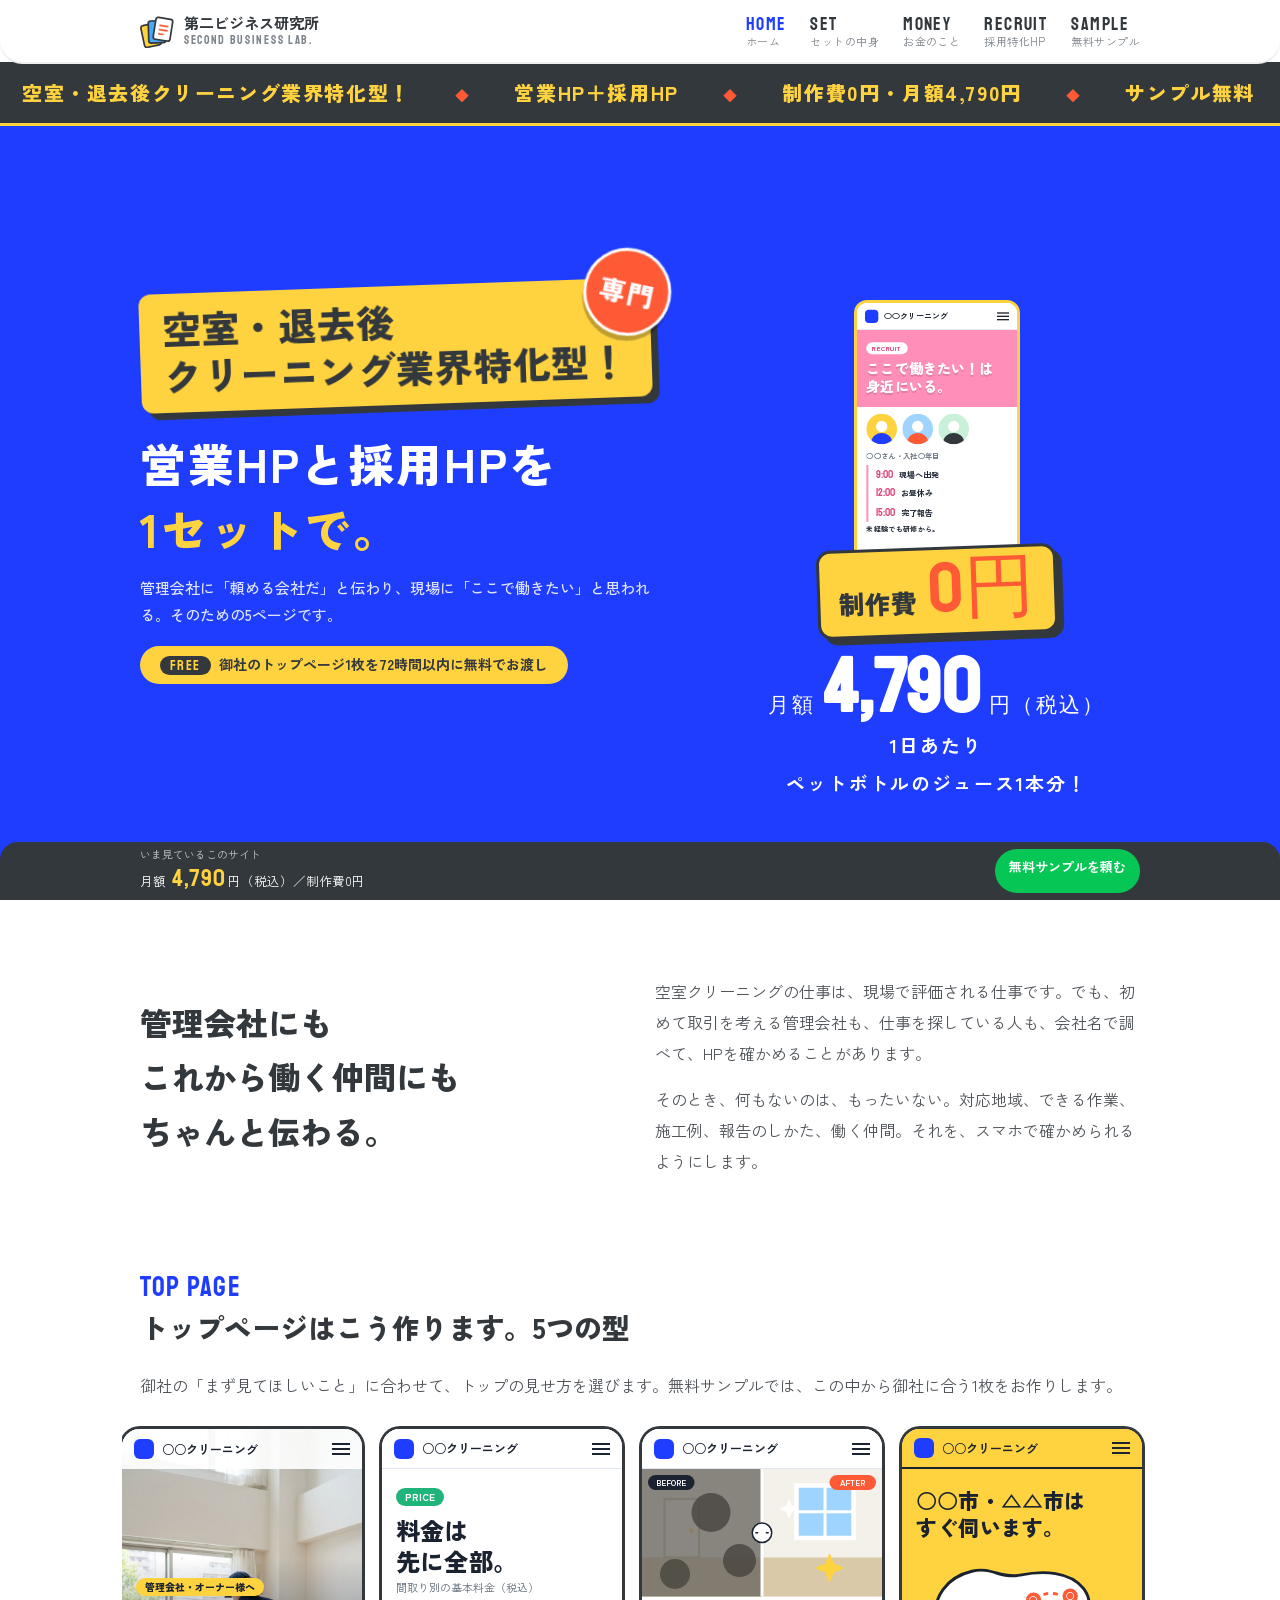
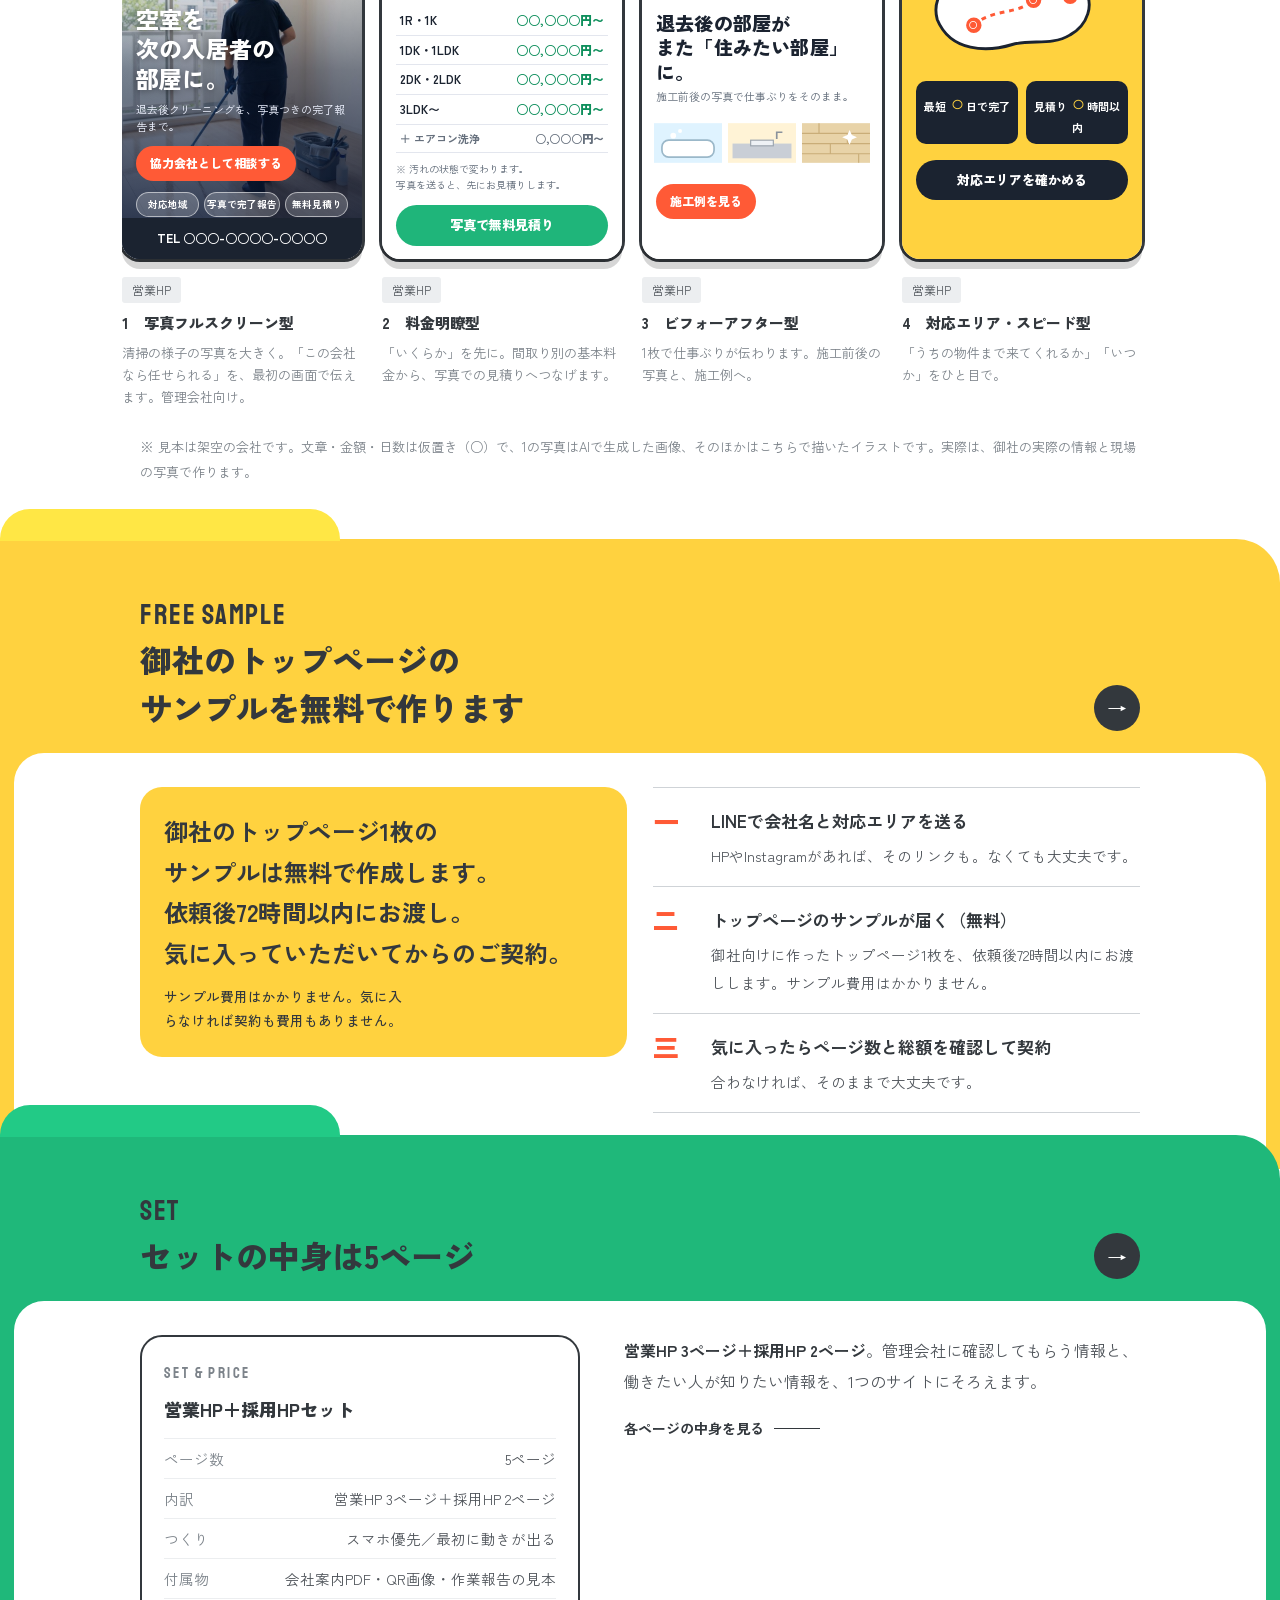
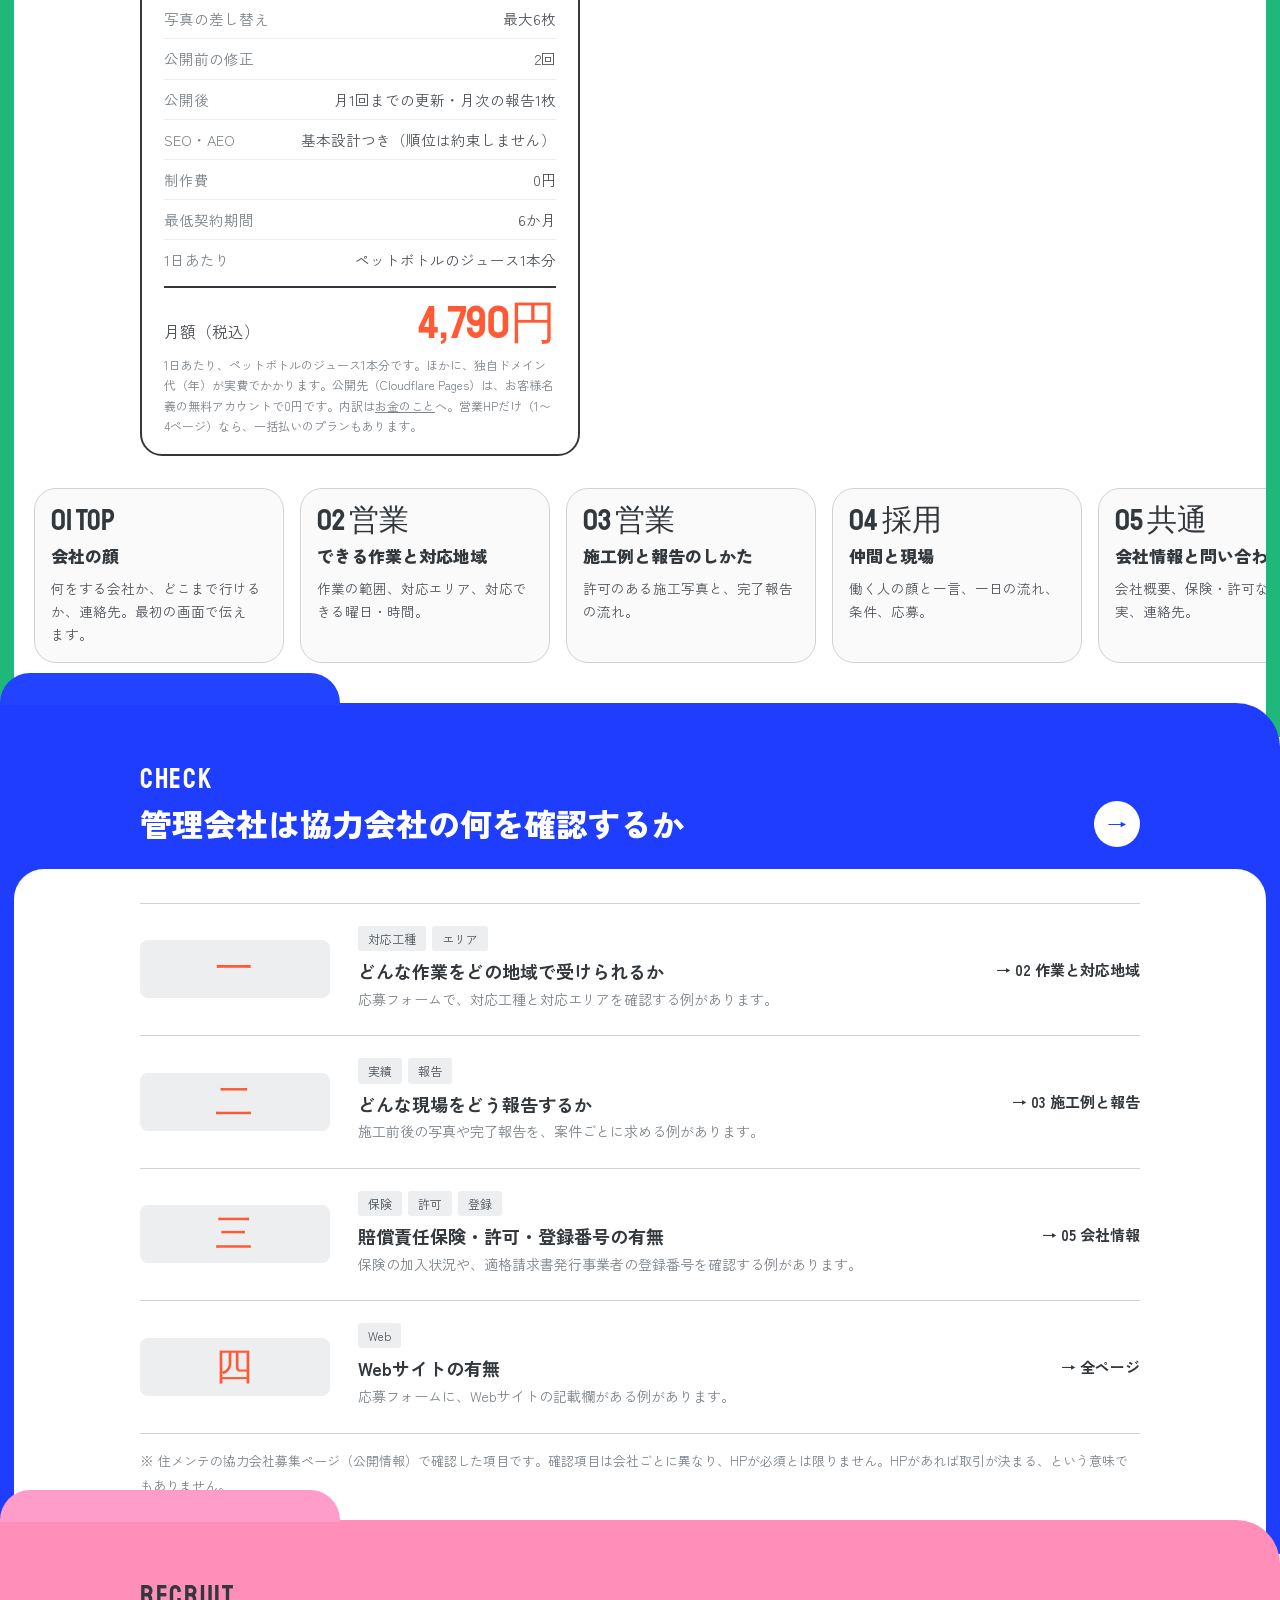
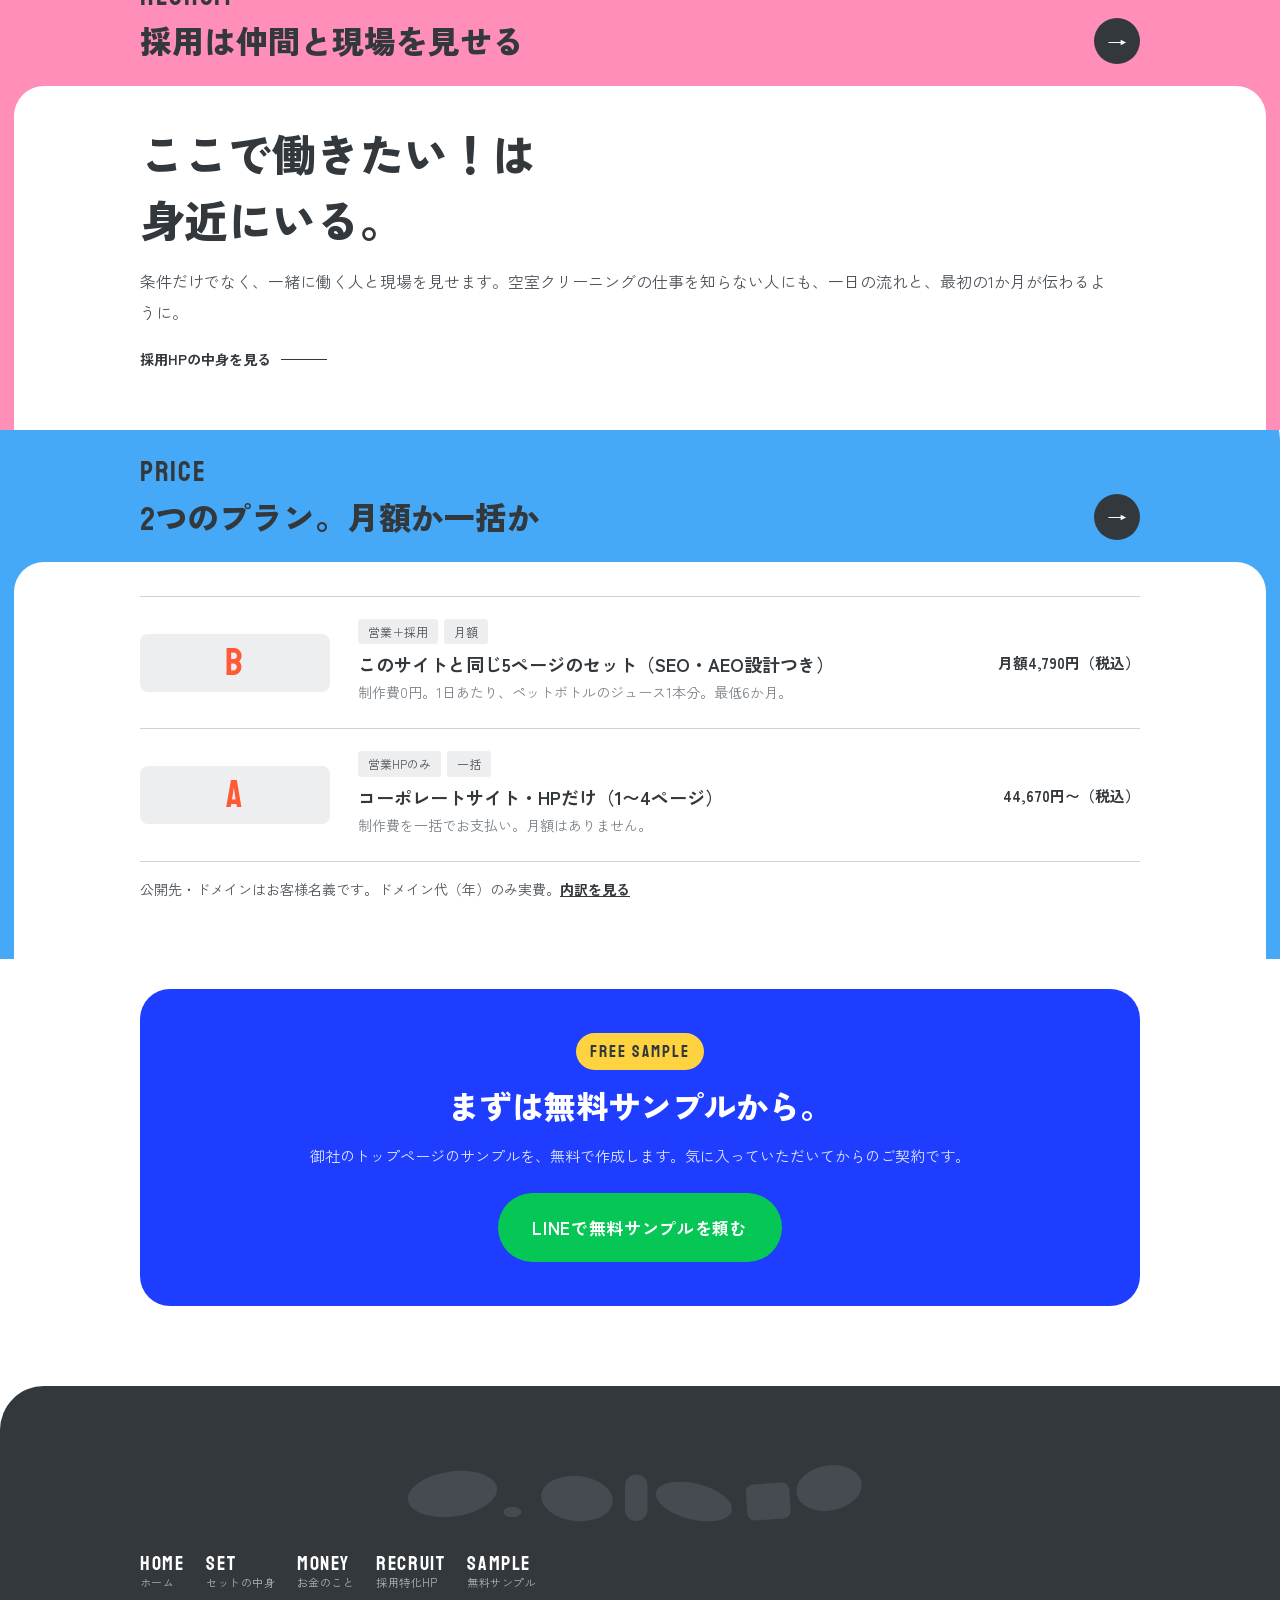
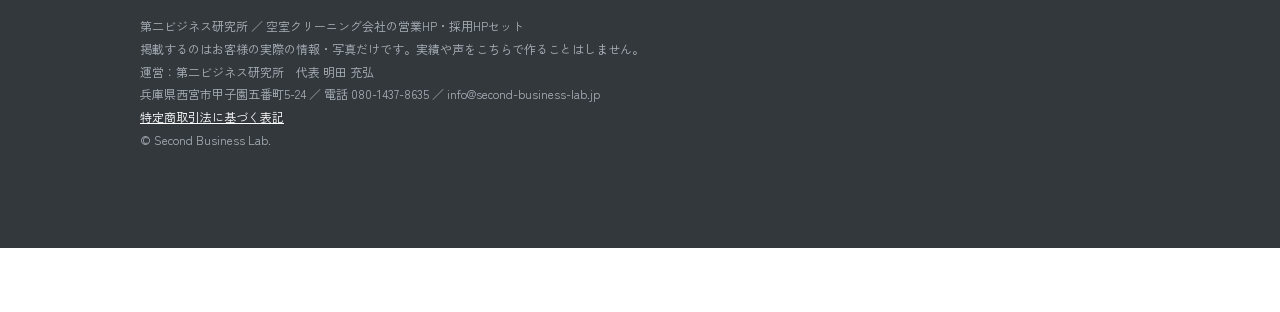
==== commit a7852847: "line breaks" ====
--- a/index.html
+++ b/index.html
@@ -11,7 +11,7 @@
 <link rel="icon" href="data:image/svg+xml,%3Csvg xmlns='http://www.w3.org/2000/svg' viewBox='0 0 40 40'%3E%3Crect width='40' height='40' rx='9' fill='%231f3dff'/%3E%3Crect x='11' y='7' width='18' height='26' rx='3' fill='%23fff'/%3E%3Cpath d='M15 14h10M15 19h10M15 24h6' stroke='%23ff5a36' stroke-width='2.4' stroke-linecap='round'/%3E%3C/svg%3E">
 <link rel="preconnect" href="https://fonts.googleapis.com"><link rel="preconnect" href="https://fonts.gstatic.com" crossorigin>
 <link href="https://fonts.googleapis.com/css2?family=Staatliches&family=Zen+Kaku+Gothic+New:wght@400;500;700;900&display=swap" rel="stylesheet">
-<link rel="stylesheet" href="style.css?v=20261012k">
+<link rel="stylesheet" href="style.css?v=20261012m">
 <script>document.documentElement.className="js"</script>
 </head>
 <body>
@@ -64,10 +64,10 @@
 <section class="tops" id="tops"><div class="wrap"><div class="sec-h"><span class="en">TOP PAGE</span><h2>トップページはこう作ります。5つの型</h2></div><div class="lead rv"><p>御社の「まず見てほしいこと」に合わせて、トップの見せ方を選びます。無料サンプルでは、この中から御社に合う1枚をお作りします。</p></div><div class="mkrail"><figure class="mkfig rv"><div class="mkbox"><div class="mk mk1 ph"><div class="mk-photo"></div><div class="mk-shade"></div><div class="mk-h"><i></i><b>○○クリーニング</b><s></s></div><div class="mk-cp"><span class="mk-tag">管理会社・オーナー様へ</span><h4>空室を<br>次の入居者の<br>部屋に。</h4><p>退去後クリーニングを、写真つきの完了報告まで。</p><span class="mk-btn">協力会社として相談する</span><div class="mk-pills"><span>対応地域</span><span>写真で完了報告</span><span>無料見積り</span></div></div><div class="mk-tel">TEL ○○○-○○○○-○○○○</div></div></div><figcaption><span class="tag">営業HP</span><b>1　写真フルスクリーン型</b><span class="d">清掃の様子の写真を大きく。「この会社なら任せられる」を、最初の画面で伝えます。管理会社向け。</span></figcaption></figure><figure class="mkfig rv"><div class="mkbox"><div class="mk mk2"><div class="mk-h"><i></i><b>○○クリーニング</b><s></s></div><div class="mk-top"><span class="mk-tag g">PRICE</span><h4>料金は<br>先に全部。</h4><p>間取り別の基本料金（税込）</p></div><table class="mk-tb"><tr><td>1R・1K</td><td>○○,○○○円〜</td></tr><tr><td>1DK・1LDK</td><td>○○,○○○円〜</td></tr><tr><td>2DK・2LDK</td><td>○○,○○○円〜</td></tr><tr><td>3LDK〜</td><td>○○,○○○円〜</td></tr><tr class="o"><td>＋ エアコン洗浄</td><td>○,○○○円〜</td></tr></table><p class="mk-note">※ 汚れの状態で変わります。<br>写真を送ると、先にお見積りします。</p><span class="mk-btn g">写真で無料見積り</span></div></div><figcaption><span class="tag">営業HP</span><b>2　料金明瞭型</b><span class="d">「いくらか」を先に。間取り別の基本料金から、写真での見積りへつなげます。</span></figcaption></figure><figure class="mkfig rv"><div class="mkbox"><div class="mk mk3"><div class="mk-h"><i></i><b>○○クリーニング</b><s></s></div><svg viewBox="0 0 320 170" class="mk-svg " aria-hidden="true"><rect width="320" height="170" fill="#f4f1ea"/><rect y="118" width="320" height="52" fill="#d9c9a8"/><rect x="206" y="22" width="76" height="70" fill="#9fd4ff" stroke="#fff" stroke-width="6"/><path d="M244 22v70M206 57h76" stroke="#fff" stroke-width="4"/><rect x="30" y="40" width="46" height="78" fill="#fff" stroke="#c8bfa8" stroke-width="3"/><circle cx="66" cy="82" r="3" fill="#ffd23f"/><rect width="160" height="170" fill="#6d6a63" opacity=".8"/><circle cx="92" cy="58" r="26" fill="#3f3d38" opacity=".7"/><circle cx="44" cy="140" r="20" fill="#3f3d38" opacity=".7"/><circle cx="130" cy="122" r="22" fill="#3f3d38" opacity=".7"/><path d="M250 112l6 14 14 6-14 6-6 14-6-14-14-6 14-6z" fill="#ffd23f"/><path d="M196 40l4 9 9 4-9 4-4 9-4-9-9-4 9-4z" fill="#fff"/><path d="M160 0v170" stroke="#fff" stroke-width="4"/><circle cx="160" cy="85" r="13" fill="#fff" stroke="#1b2330" stroke-width="2"/><path d="M155 85h-4m18 0h-4" stroke="#1b2330" stroke-width="2"/><rect x="8" y="8" width="62" height="20" rx="10" fill="#1b2330"/><text x="39" y="22" fill="#fff" font-size="11" font-weight="700" text-anchor="middle">BEFORE</text><rect x="250" y="8" width="62" height="20" rx="10" fill="#ff5a36"/><text x="281" y="22" fill="#fff" font-size="11" font-weight="700" text-anchor="middle">AFTER</text></svg><h4>退去後の部屋が<br>また「住みたい部屋」に。</h4><p class="mk-sub">施工前後の写真で仕事ぶりをそのまま。</p><div class="mk-photos"><svg viewBox="0 0 120 70" class="mk-th" aria-hidden="true"><rect width="120" height="70" fill="#dff3ff"/><rect x="14" y="30" width="92" height="30" rx="12" fill="#fff" stroke="#9bb8c9" stroke-width="3"/><circle cx="34" cy="22" r="5" fill="#fff"/><circle cx="46" cy="14" r="3.5" fill="#fff"/></svg><svg viewBox="0 0 120 70" class="mk-th" aria-hidden="true"><rect width="120" height="70" fill="#fff3d6"/><rect x="8" y="36" width="104" height="26" fill="#c9ced6"/><rect x="40" y="30" width="40" height="10" fill="#eef1f5" stroke="#9aa3ad" stroke-width="2"/><path d="M86 28v-12h10" stroke="#8a929c" stroke-width="3" fill="none"/></svg><svg viewBox="0 0 120 70" class="mk-th" aria-hidden="true"><rect width="120" height="70" fill="#e8d3a8"/><path d="M0 18h120M0 36h120M0 54h120M30 0v18M80 18v18M50 36v18M100 54v16" stroke="#c9ad78" stroke-width="2"/><path d="M84 12l4 9 9 4-9 4-4 9-4-9-9-4 9-4z" fill="#fff"/></svg></div><span class="mk-btn">施工例を見る</span></div></div><figcaption><span class="tag">営業HP</span><b>3　ビフォーアフター型</b><span class="d">1枚で仕事ぶりが伝わります。施工前後の写真と、施工例へ。</span></figcaption></figure><figure class="mkfig rv"><div class="mkbox"><div class="mk mk4"><div class="mk-h"><i></i><b>○○クリーニング</b><s></s></div><h4>○○市・△△市は<br>すぐ伺います。</h4><svg viewBox="0 0 220 120" class="mk-map" aria-hidden="true"><path d="M22 70c-6-22 10-44 36-50 20-5 30 8 50 4 24-5 52-4 66 14 12 16 4 38-14 48-20 12-40 4-60 10-26 8-64 8-78-26z" fill="#fff" stroke="#1b2330" stroke-width="3"/><path d="M60 76c20-18 44-10 62-26 12-10 24-8 34-2" stroke="#ff5a36" stroke-width="3" stroke-dasharray="5 5" fill="none"/><g fill="#ff5a36" stroke="#fff" stroke-width="2"><circle cx="60" cy="76" r="9"/><circle cx="122" cy="50" r="9"/><circle cx="160" cy="46" r="9"/></g><g fill="#fff" font-size="9" font-weight="700" text-anchor="middle"><text x="60" y="79">○</text><text x="122" y="53">○</text><text x="160" y="49">○</text></g></svg><div class="mk-badges"><span>最短 <b>○</b>日で完了</span><span>見積り <b>○</b>時間以内</span></div><span class="mk-btn k">対応エリアを確かめる</span></div></div><figcaption><span class="tag">営業HP</span><b>4　対応エリア・スピード型</b><span class="d">「うちの物件まで来てくれるか」「いつか」をひと目で。</span></figcaption></figure><figure class="mkfig rv"><div class="mkbox"><div class="mk mk5"><div class="mk-h"><i></i><b>○○クリーニング</b><s></s></div><div class="mk-hero p"><span class="mk-tag w">RECRUIT</span><h4>ここで働きたい！は<br>身近にいる。</h4></div><div class="mk-avs"><svg viewBox="0 0 60 60" class="mk-av" aria-hidden="true"><rect width="60" height="60" fill="#ffd23f"/><circle cx="30" cy="25" r="11" fill="#fff"/><path d="M8 60c2-16 12-22 22-22s20 6 22 22z" fill="#1f3dff"/></svg><svg viewBox="0 0 60 60" class="mk-av" aria-hidden="true"><rect width="60" height="60" fill="#9fd4ff"/><circle cx="30" cy="25" r="11" fill="#fff"/><path d="M8 60c2-16 12-22 22-22s20 6 22 22z" fill="#ff5a36"/></svg><svg viewBox="0 0 60 60" class="mk-av" aria-hidden="true"><rect width="60" height="60" fill="#c9f0d8"/><circle cx="30" cy="25" r="11" fill="#fff"/><path d="M8 60c2-16 12-22 22-22s20 6 22 22z" fill="#33383d"/></svg><p>○○さん・入社○年目</p></div><ol class="mk-tl"><li><b>9:00</b>現場へ出発</li><li><b>12:00</b>お昼休み</li><li><b>15:00</b>完了報告</li></ol><p class="mk-sub">未経験でも研修から。</p><span class="mk-line">LINEで応募する</span></div></div><figcaption><span class="tag">採用HP</span><b>5　採用型</b><span class="d">仲間と一日の流れ。応募の入口は、LINEか電話の1つに絞ります。</span></figcaption></figure></div><p class="mkfoot">※ 見本は架空の会社です。文章・金額・日数は仮置き（○）で、1の写真はAIで生成した画像、そのほかはこちらで描いたイラストです。実際は、御社の実際の情報と現場の写真で作ります。</p></div></section>
 <div class="folders">
 <section class="folder f-yellow" id="free"><div class="wrap">
-<div class="fh"><div><span class="en">FREE SAMPLE</span><h2>御社のトップページのサンプルを<br>無料で作ります</h2></div>
+<div class="fh"><div><span class="en">FREE SAMPLE</span><h2>御社のトップページの<br>サンプルを無料で作ります</h2></div>
 <a class="arrow" href="contact.html" aria-label="無料サンプルの頼み方を見る">→</a></div></div>
 <div class="panel"><div class="wrap free-grid">
-<div class="rv"><div class="promise">御社のトップページ1枚のサンプルは無料で作成します。<br>依頼後72時間以内にお渡し。気に入っていただいてからのご契約。<small>サンプル費用はかかりません。気に入らなければ契約も費用もありません。</small></div></div>
+<div class="rv"><div class="promise">御社のトップページ1枚の<br>サンプルは無料で作成します。<br>依頼後72時間以内にお渡し。<br><span class="nb">気に入っていただいてからの</span><span class="nb">ご契約。</span><small>サンプル費用はかかりません。気に入らなければ契約も費用もありません。</small></div></div>
 <ol class="free-steps rv">
 <li><span class="n">一</span><b>LINEで会社名と対応エリアを送る</b><span class="d">HPやInstagramがあれば、そのリンクも。なくても大丈夫です。</span></li>
 <li><span class="n">二</span><b>トップページのサンプルが届く（無料）</b><span class="d">御社向けに作ったトップページ1枚を、依頼後72時間以内にお渡しします。サンプル費用はかかりません。</span></li>
@@ -84,13 +84,13 @@
 <div class="ttl">営業HP＋採用HPセット</div>
 <dl>
 <dt>ページ数</dt><dd>5ページ</dd>
-<dt>内訳</dt><dd>営業HP 3ページ＋採用HP 2ページ</dd>
-<dt>つくり</dt><dd>スマホ優先／最初に動きが出る</dd>
-<dt>付属物</dt><dd>会社案内PDF・QR画像・作業報告の見本</dd>
+<dt>内訳</dt><dd><span class="nb">営業HP 3ページ</span><span class="nb">＋採用HP 2ページ</span></dd>
+<dt>つくり</dt><dd><span class="nb">スマホ優先／</span><span class="nb">最初に動きが出る</span></dd>
+<dt>付属物</dt><dd><span class="nb">会社案内PDF・</span><span class="nb">QR画像・</span><span class="nb">作業報告の見本</span></dd>
 <dt>写真の差し替え</dt><dd>最大6枚</dd>
 <dt>公開前の修正</dt><dd>2回</dd>
-<dt>公開後</dt><dd>月1回までの更新・月次の報告1枚</dd>
-<dt>SEO・AEO</dt><dd>基本設計つき（順位は約束しません）</dd>
+<dt>公開後</dt><dd><span class="nb">月1回までの更新・</span><span class="nb">月次の報告1枚</span></dd>
+<dt>SEO・AEO</dt><dd><span class="nb">基本設計つき</span><span class="nb">（順位は約束しません）</span></dd>
 <dt>制作費</dt><dd>0円</dd>
 <dt>最低契約期間</dt><dd>6か月</dd>
 <dt>1日あたり</dt><dd>ペットボトルのジュース1本分</dd>
@@ -155,10 +155,10 @@
 <footer class="ft"><div class="wrap">
 <svg class="stones" viewBox="0 0 640 120" aria-hidden="true" preserveAspectRatio="xMidYMid meet"><g class="stone"><ellipse cx="70" cy="72" rx="60" ry="30" transform="rotate(-8 70 72)"/><ellipse cx="150" cy="96" rx="12" ry="7"/><ellipse cx="236" cy="78" rx="48" ry="30" transform="rotate(6 236 78)"/><rect x="300" y="46" width="30" height="62" rx="15"/><ellipse cx="392" cy="82" rx="52" ry="24" transform="rotate(14 392 82)"/><rect x="462" y="58" width="58" height="48" rx="10" transform="rotate(-4 490 82)"/><ellipse cx="572" cy="64" rx="44" ry="30" transform="rotate(-10 572 64)"/></g></svg>
 <ul class="nav"><li><a href="index.html">HOME<span>ホーム</span></a></li><li><a href="works.html">SET<span>セットの中身</span></a></li><li><a href="price.html">MONEY<span>お金のこと</span></a></li><li><a href="recruit.html">RECRUIT<span>採用特化HP</span></a></li><li><a href="contact.html">SAMPLE<span>無料サンプル</span></a></li></ul>
-<small>第二ビジネス研究所 ／ 空室クリーニング会社の、営業HP・採用HPセット<br>
-掲載するのは、お客様の実際の情報・写真だけです。実績や声を、こちらで作ることはしません。<br>
+<small><span class="nb">第二ビジネス研究所</span> ／ <span class="nb">空室クリーニング会社の</span><span class="nb">営業HP・採用HPセット</span><br>
+<span class="nb">掲載するのは</span><span class="nb">お客様の実際の情報・写真だけです。</span><span class="nb">実績や声を</span><span class="nb">こちらで作ることはしません。</span><br>
 運営：第二ビジネス研究所　代表 明田 充弘<br>
-兵庫県西宮市甲子園五番町5-24 ／ 電話 080-1437-8635 ／ info@second-business-lab.jp<br>
+<span class="nb">兵庫県西宮市甲子園五番町5-24</span> ／ <span class="nb">電話 080-1437-8635</span> ／ <span class="nb">info@second-business-lab.jp</span><br>
 <a href="contact.html#tokushoho" style="color:#fff">特定商取引法に基づく表記</a><br>
 © Second Business Lab.</small>
 </div></footer>
@@ -166,5 +166,5 @@
 <div class="t"><span>いま見ているこのサイト</span><div>月額 <b>4,790</b>円（税込）／制作費0円</div></div>
 <a href="https://lin.ee/Pv7TeN5" target="_blank" rel="noopener"><span class="lg">無料サンプルを頼む</span><span class="sm">無料サンプル</span></a>
 </div></aside>
-<script src="main.js?v=20261012k"></script>
+<script src="main.js?v=20261012m"></script>
 </body></html>
--- a/style.css
+++ b/style.css
@@ -505,3 +505,15 @@
 .mk-cp p{font-size:11px;line-height:1.6;margin:7px 0 10px;color:#eef2ff}
 .mk-pills{display:flex;gap:5px;margin-top:11px}
 .mk-pills span{flex:1;text-align:center;font-size:9.5px;font-weight:700;color:#fff;background:rgba(255,255,255,.2);border:1px solid rgba(255,255,255,.55);border-radius:99px;padding:5px 2px;white-space:nowrap}
+
+/* ---- 改行の整え（スマホ） ---- */
+body{line-break:strict}
+h1,h2,h3,h4,summary,.promise,.say,.stmt,.rcatch{text-wrap:balance}
+p,li,dd,.d{text-wrap:pretty}
+.promise{font-size:clamp(17px,4.5vw,24px)}
+@media(max-width:560px){
+  .receipt dl{grid-template-columns:1fr}
+  .receipt dt{border-top:1px solid var(--stone);padding:10px 0 0;font-size:12.5px}
+  .receipt dd{border-top:0;padding:2px 0 8px;text-align:left;font-weight:700;color:var(--ink)}
+  .ft small{font-size:12px}
+}
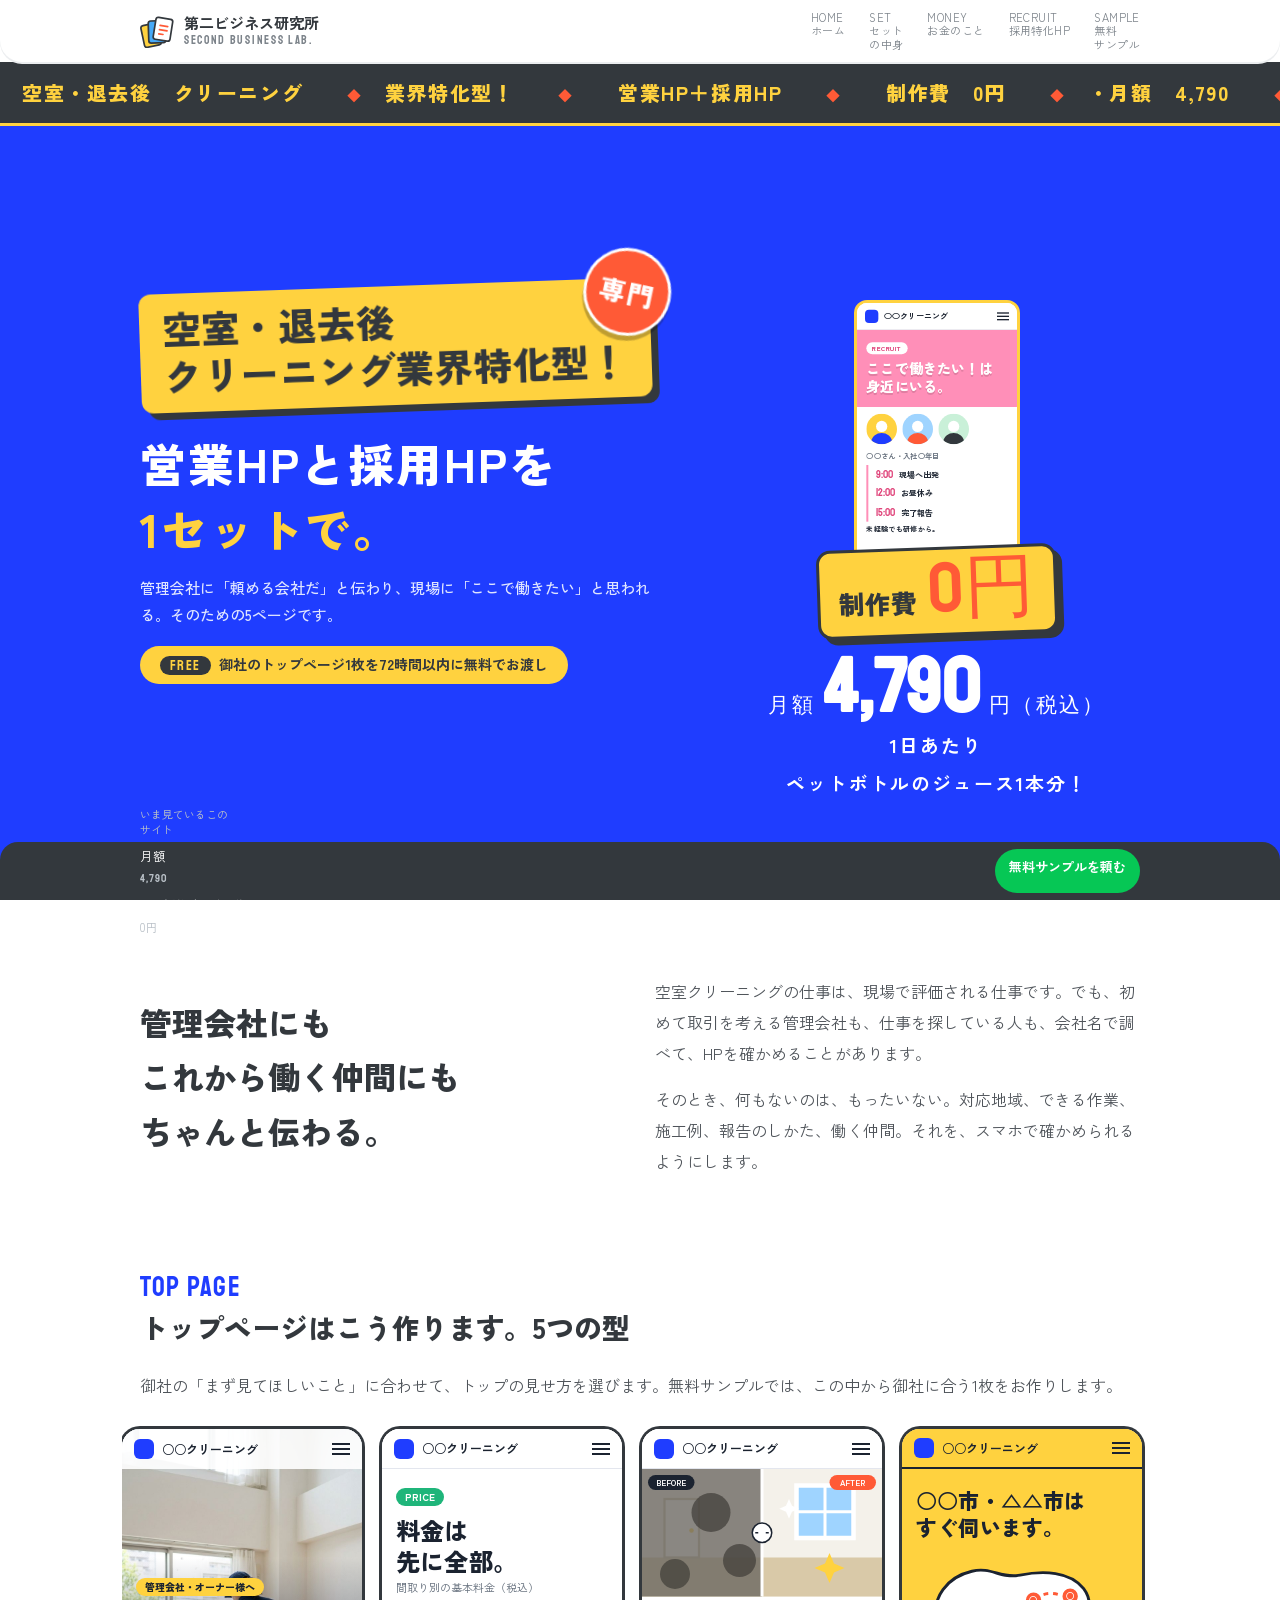
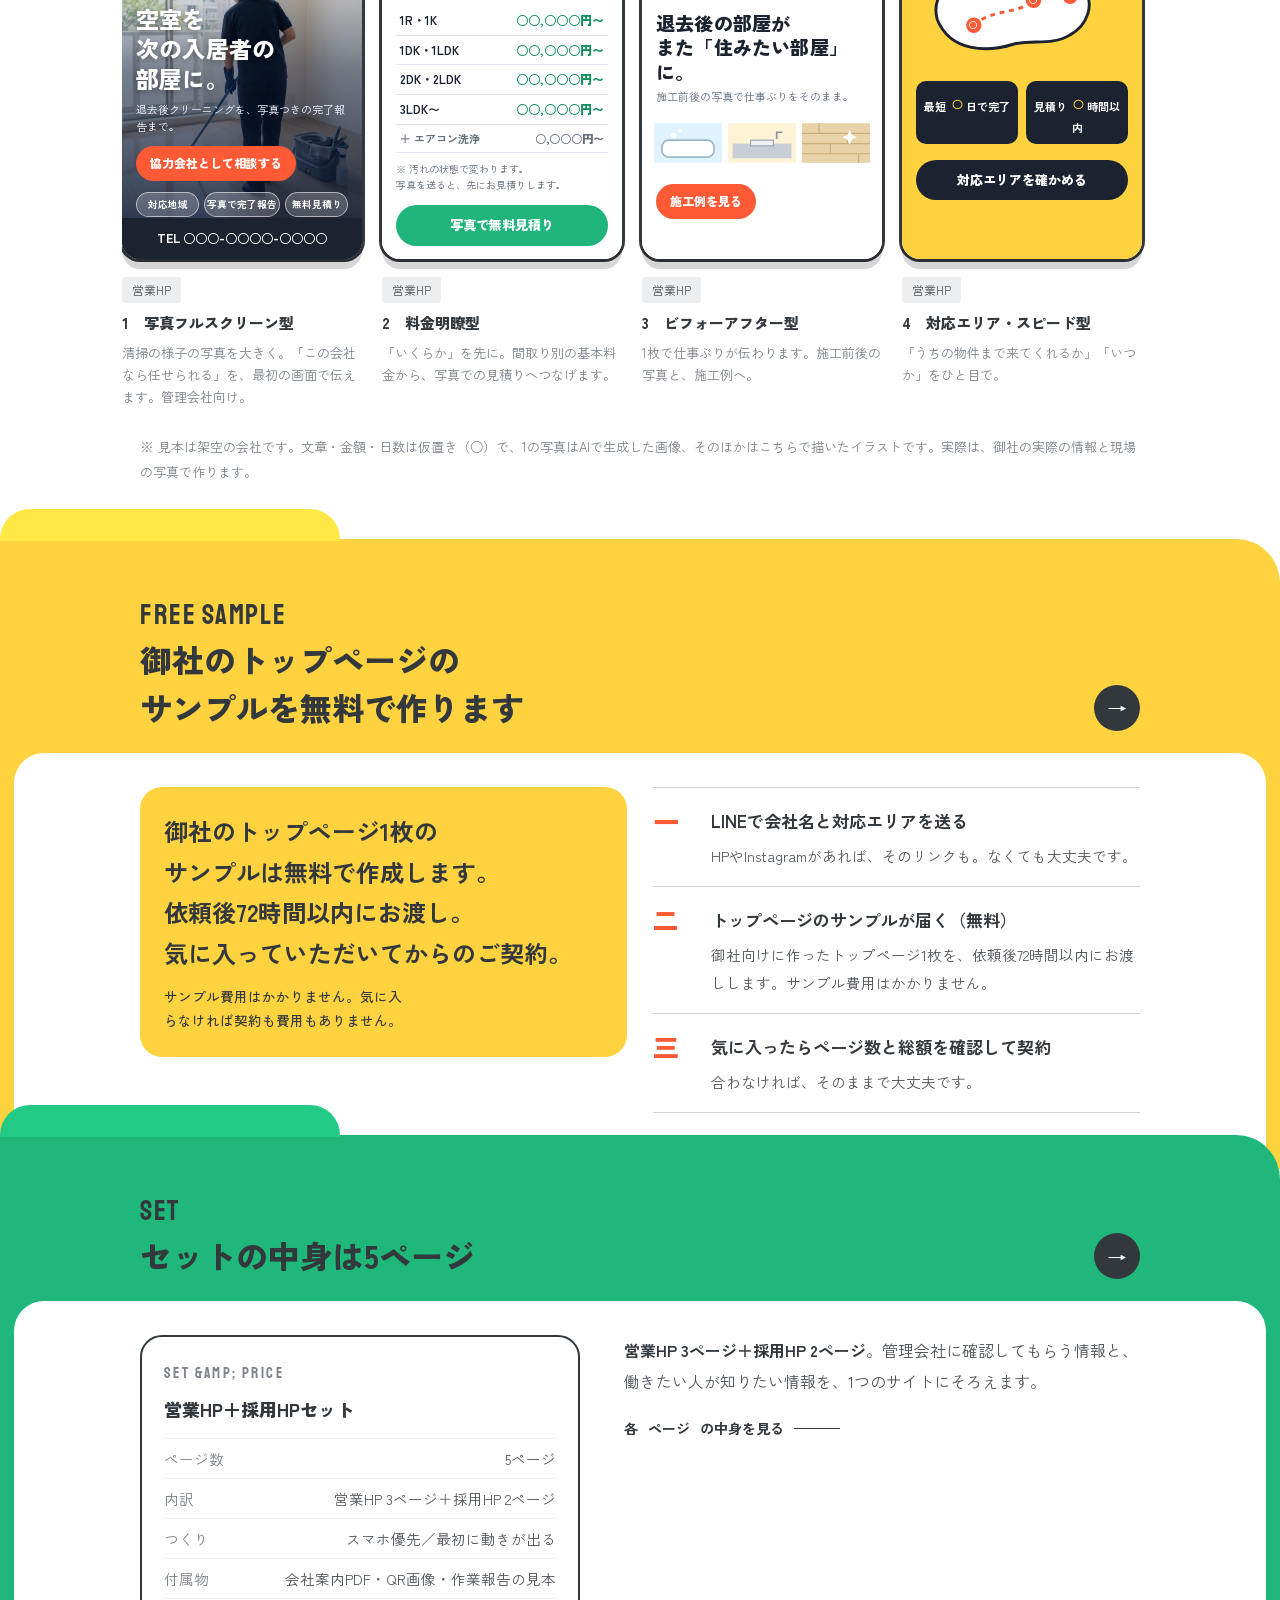
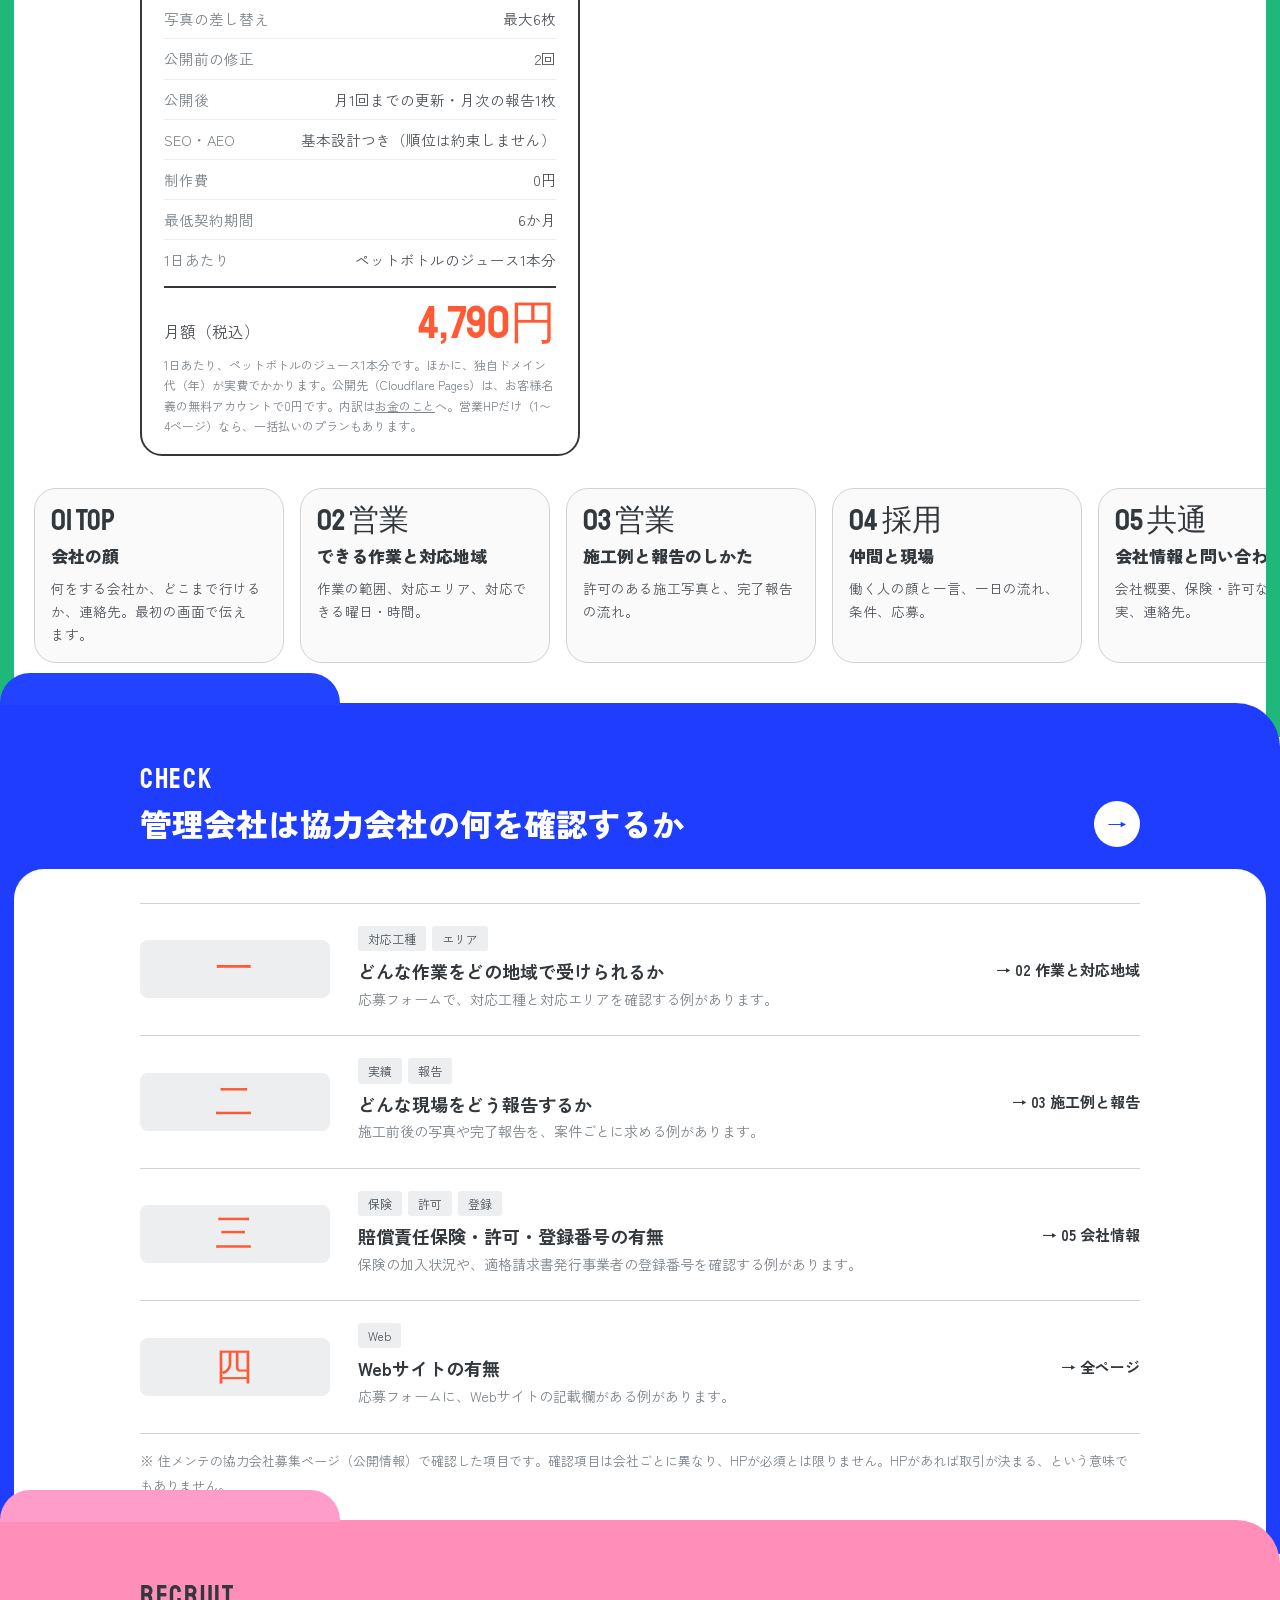
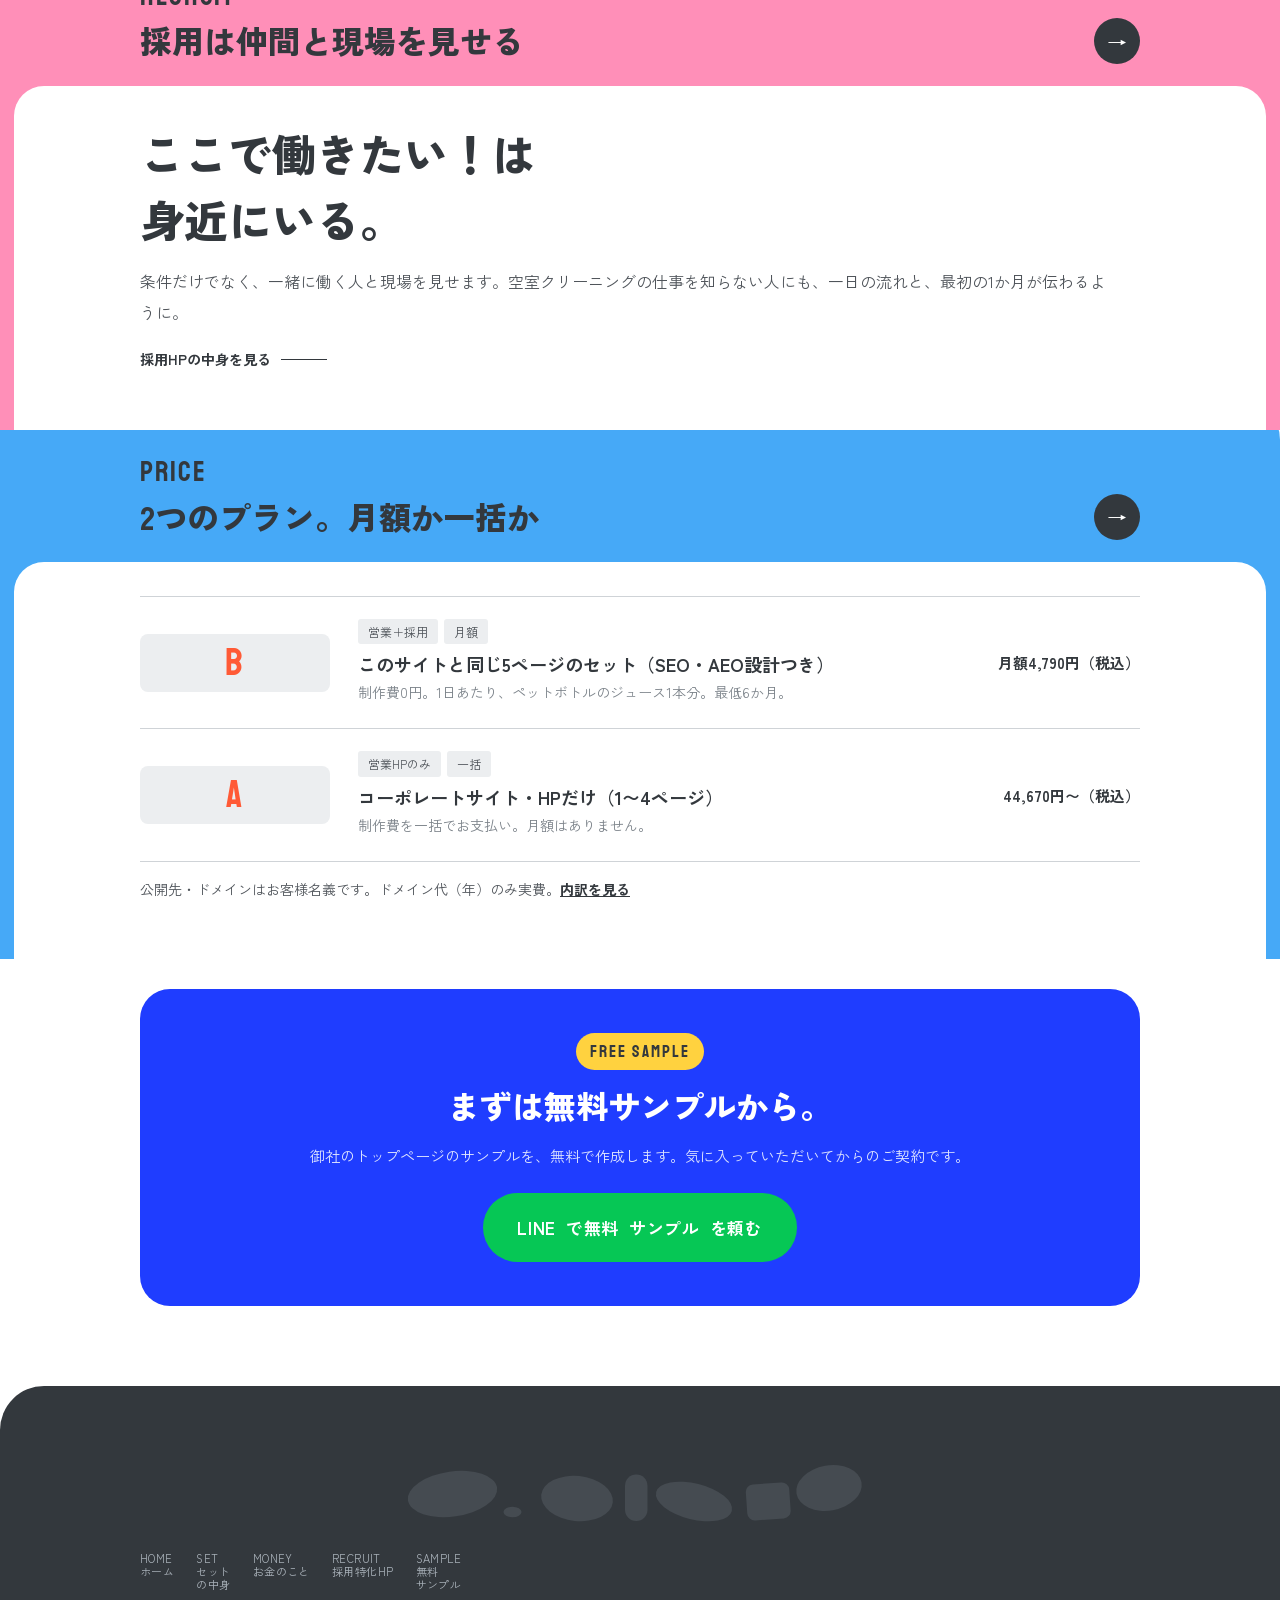
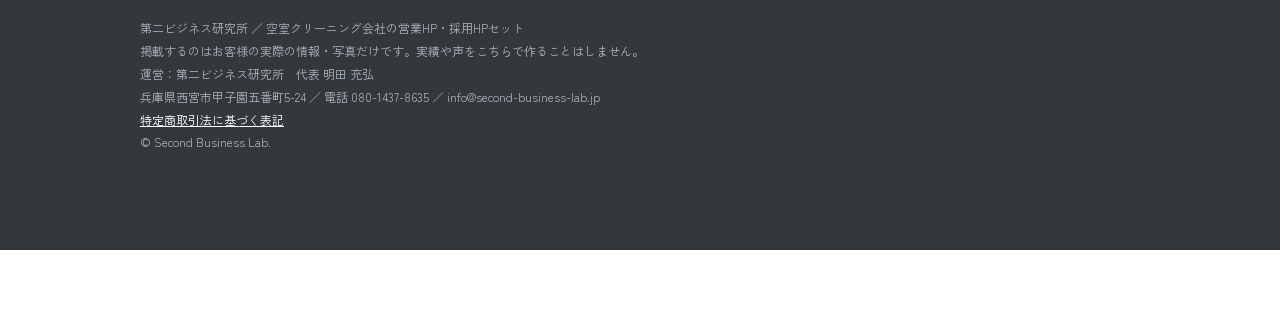
==== commit e9f7250a: "protect words" ====
--- a/index.html
+++ b/index.html
@@ -11,12 +11,12 @@
 <link rel="icon" href="data:image/svg+xml,%3Csvg xmlns='http://www.w3.org/2000/svg' viewBox='0 0 40 40'%3E%3Crect width='40' height='40' rx='9' fill='%231f3dff'/%3E%3Crect x='11' y='7' width='18' height='26' rx='3' fill='%23fff'/%3E%3Cpath d='M15 14h10M15 19h10M15 24h6' stroke='%23ff5a36' stroke-width='2.4' stroke-linecap='round'/%3E%3C/svg%3E">
 <link rel="preconnect" href="https://fonts.googleapis.com"><link rel="preconnect" href="https://fonts.gstatic.com" crossorigin>
 <link href="https://fonts.googleapis.com/css2?family=Staatliches&family=Zen+Kaku+Gothic+New:wght@400;500;700;900&display=swap" rel="stylesheet">
-<link rel="stylesheet" href="style.css?v=20261012m">
+<link rel="stylesheet" href="style.css?v=20261012n">
 <script>document.documentElement.className="js"</script>
 </head>
 <body>
 <div id="intro" role="presentation">
-<button class="skip" type="button">SKIP</button>
+<button class="skip" type="button"><span class="nb">SKIP</span></button>
 <div class="beat b1"><p class="sm">その部屋</p><p class="big">次の入居者のために。</p></div>
 <div class="beat b2"><svg class="room" viewBox="0 0 320 170" aria-hidden="true">
 <rect width="320" height="170" fill="#f4f1ea"/><rect y="118" width="320" height="52" fill="#d9c9a8"/>
@@ -26,83 +26,83 @@
 <g class="spark"><path d="M240 60l6 14 14 6-14 6-6 14-6-14-14-6 14-6z" fill="#ffd23f"/><path d="M70 40l4 9 9 4-9 4-4 9-4-9-9-4 9-4z" fill="#fff"/></g>
 </svg><p class="big">きれいにする仕事は<br>ちゃんと誇れる。</p></div>
 <div class="beat b3"><p class="sm">丁寧な仕事なのに</p><p class="big">伝える場所がない。</p></div>
-<div class="beat b4"><div class="pair"><span class="tagA">営業HP</span><i>×</i><span class="tagB">採用HP</span></div><p class="big">1セットで<br>持つ。</p></div>
-<div class="beat b5"><p class="sm">空室クリーニング会社の</p><p class="big">営業・採用HPセット。</p><p class="pr"><b>制作費0円</b> ／ 月額4,790円（税込）</p></div>
+<div class="beat b4"><div class="pair"><span class="tagA">営業HP</span><i>×</i><span class="tagB">採用HP</span></div><p class="big">1<span class="nb">セット</span>で<br>持つ。</p></div>
+<div class="beat b5"><p class="sm">空室<span class="nb">クリーニング</span>会社の</p><p class="big">営業・採用HP<span class="nb">セット</span>。</p><p class="pr"><b>制作費<span class="nb">0円</span></b> ／ 月額<span class="nb">4,790</span>円（税込）</p></div>
 <div class="progress"><i></i></div>
 </div>
 <header class="hd"><div class="wrap">
-<a class="logo" href="index.html"><svg class="mark" viewBox="0 0 40 40" aria-hidden="true"><rect x="3" y="12" width="20" height="26" rx="3" fill="#ffd23f" stroke="#33383d" stroke-width="2" transform="rotate(-12 13 25)"/><rect x="10" y="8" width="20" height="26" rx="3" fill="#46a9f7" stroke="#33383d" stroke-width="2" transform="rotate(-2 20 21)"/><rect x="17" y="5" width="20" height="26" rx="3" fill="#fff" stroke="#33383d" stroke-width="2" transform="rotate(9 27 18)"/><path d="M23 14h9M23 19h9M23 24h5" stroke="#ff5a36" stroke-width="2" stroke-linecap="round" transform="rotate(9 27 18)"/></svg><span>第二ビジネス研究所<small>SECOND BUSINESS LAB.</small></span></a>
-<button class="menu-btn" type="button" aria-expanded="false" aria-controls="gnav"><span>MENU</span><i></i></button>
-<ul class="nav" id="gnav"><li><a href="index.html" aria-current="page">HOME<span>ホーム</span></a></li><li><a href="works.html">SET<span>セットの中身</span></a></li><li><a href="price.html">MONEY<span>お金のこと</span></a></li><li><a href="recruit.html">RECRUIT<span>採用特化HP</span></a></li><li><a href="contact.html">SAMPLE<span>無料サンプル</span></a></li></ul>
+<a class="logo" href="index.html"><svg class="mark" viewBox="0 0 40 40" aria-hidden="true"><rect x="3" y="12" width="20" height="26" rx="3" fill="#ffd23f" stroke="#33383d" stroke-width="2" transform="rotate(-12 13 25)"/><rect x="10" y="8" width="20" height="26" rx="3" fill="#46a9f7" stroke="#33383d" stroke-width="2" transform="rotate(-2 20 21)"/><rect x="17" y="5" width="20" height="26" rx="3" fill="#fff" stroke="#33383d" stroke-width="2" transform="rotate(9 27 18)"/><path d="M23 14h9M23 19h9M23 24h5" stroke="#ff5a36" stroke-width="2" stroke-linecap="round" transform="rotate(9 27 18)"/></svg><span>第二<span class="nb">ビジネス</span>研究所<small><span class="nb">SECOND</span> <span class="nb">BUSINESS</span> <span class="nb">LAB.</span></small></span></a>
+<button class="menu-btn" type="button" aria-expanded="false" aria-controls="gnav"><span><span class="nb">MENU</span></span><i></i></button>
+<ul class="nav" id="gnav"><li><a href="index.html" aria-current="page"><span class="nb">HOME</span><span><span class="nb">ホーム</span></span></a></li><li><a href="works.html"><span class="nb">SET</span><span><span class="nb">セット</span>の中身</span></a></li><li><a href="price.html"><span class="nb">MONEY</span><span>お金のこと</span></a></li><li><a href="recruit.html"><span class="nb">RECRUIT</span><span>採用特化HP</span></a></li><li><a href="contact.html"><span class="nb">SAMPLE</span><span>無料<span class="nb">サンプル</span></span></a></li></ul>
 </div></header>
 
 <main>
 <section class="kv" aria-label="空室クリーニング会社の営業HP・採用HPセット">
-<div class="kvband" aria-hidden="true"><div class="track"><span>空室・退去後クリーニング業界特化型！</span><span>営業HP＋採用HP</span><span>制作費0円・月額4,790円</span><span>サンプル無料</span><span>空室・退去後クリーニング業界特化型！</span><span>営業HP＋採用HP</span><span>制作費0円・月額4,790円</span><span>サンプル無料</span></div></div>
+<div class="kvband" aria-hidden="true"><div class="track"><span>空室・退去後<span class="nb">クリーニング</span>業界特化型！</span><span>営業HP＋採用HP</span><span>制作費<span class="nb">0円</span>・月額<span class="nb">4,790</span>円</span><span><span class="nb">サンプル</span>無料</span><span>空室・退去後<span class="nb">クリーニング</span>業界特化型！</span><span>営業HP＋採用HP</span><span>制作費<span class="nb">0円</span>・月額<span class="nb">4,790</span>円</span><span><span class="nb">サンプル</span>無料</span></div></div>
 <div class="wrap kvg">
 <div class="kvl">
-<div class="spec"><span class="stamp" aria-hidden="true">専門</span><p class="spec-t"><span class="nb">空室・退去後</span><br><span class="nb">クリーニング業界特化型！</span></p></div>
-<h1 class="catch"><span class="nb">営業HPと</span><span class="nb">採用HPを</span><br><em class="nb">1セットで。</em></h1>
-<p class="kvsub">管理会社に「頼める会社だ」と伝わり、現場に「ここで働きたい」と思われる。そのための5ページです。</p>
-<a class="free" href="#free"><b>FREE</b>御社のトップページ1枚を72時間以内に無料でお渡し</a>
+<div class="spec"><span class="stamp" aria-hidden="true">専門</span><p class="spec-t"><span class="nb">空室・退去後</span><br><span class="nb"><span class="nb">クリーニング</span>業界特化型！</span></p></div>
+<h1 class="catch"><span class="nb">営業HPと</span><span class="nb">採用HPを</span><br><em class="nb">1<span class="nb">セット</span>で。</em></h1>
+<p class="kvsub">管理会社に「頼める会社だ」と伝わり、現場に「ここで働きたい」と思われる。そのための<span class="nb">5ページ</span>です。</p>
+<a class="free" href="#free"><b><span class="nb">FREE</span></b>御社の<span class="nb">トップページ</span><span class="nb">1枚</span>を<span class="nb">72時間</span>以内に無料でお渡し</a>
 </div>
 <div class="kvr">
-<div class="stage" aria-hidden="true"><div class="pg" data-n="1"><div class="mk mk1 ph"><div class="mk-photo"></div><div class="mk-shade"></div><div class="mk-h"><i></i><b>○○クリーニング</b><s></s></div><div class="mk-cp"><span class="mk-tag">管理会社・オーナー様へ</span><h4>空室を<br>次の入居者の<br>部屋に。</h4><p>退去後クリーニングを、写真つきの完了報告まで。</p><span class="mk-btn">協力会社として相談する</span><div class="mk-pills"><span>対応地域</span><span>写真で完了報告</span><span>無料見積り</span></div></div><div class="mk-tel">TEL ○○○-○○○○-○○○○</div></div></div><div class="pg" data-n="2"><div class="mk mk2"><div class="mk-h"><i></i><b>○○クリーニング</b><s></s></div><div class="mk-top"><span class="mk-tag g">PRICE</span><h4>料金は<br>先に全部。</h4><p>間取り別の基本料金（税込）</p></div><table class="mk-tb"><tr><td>1R・1K</td><td>○○,○○○円〜</td></tr><tr><td>1DK・1LDK</td><td>○○,○○○円〜</td></tr><tr><td>2DK・2LDK</td><td>○○,○○○円〜</td></tr><tr><td>3LDK〜</td><td>○○,○○○円〜</td></tr><tr class="o"><td>＋ エアコン洗浄</td><td>○,○○○円〜</td></tr></table><p class="mk-note">※ 汚れの状態で変わります。<br>写真を送ると、先にお見積りします。</p><span class="mk-btn g">写真で無料見積り</span></div></div><div class="pg" data-n="3"><div class="mk mk3"><div class="mk-h"><i></i><b>○○クリーニング</b><s></s></div><svg viewBox="0 0 320 170" class="mk-svg " aria-hidden="true"><rect width="320" height="170" fill="#f4f1ea"/><rect y="118" width="320" height="52" fill="#d9c9a8"/><rect x="206" y="22" width="76" height="70" fill="#9fd4ff" stroke="#fff" stroke-width="6"/><path d="M244 22v70M206 57h76" stroke="#fff" stroke-width="4"/><rect x="30" y="40" width="46" height="78" fill="#fff" stroke="#c8bfa8" stroke-width="3"/><circle cx="66" cy="82" r="3" fill="#ffd23f"/><rect width="160" height="170" fill="#6d6a63" opacity=".8"/><circle cx="92" cy="58" r="26" fill="#3f3d38" opacity=".7"/><circle cx="44" cy="140" r="20" fill="#3f3d38" opacity=".7"/><circle cx="130" cy="122" r="22" fill="#3f3d38" opacity=".7"/><path d="M250 112l6 14 14 6-14 6-6 14-6-14-14-6 14-6z" fill="#ffd23f"/><path d="M196 40l4 9 9 4-9 4-4 9-4-9-9-4 9-4z" fill="#fff"/><path d="M160 0v170" stroke="#fff" stroke-width="4"/><circle cx="160" cy="85" r="13" fill="#fff" stroke="#1b2330" stroke-width="2"/><path d="M155 85h-4m18 0h-4" stroke="#1b2330" stroke-width="2"/><rect x="8" y="8" width="62" height="20" rx="10" fill="#1b2330"/><text x="39" y="22" fill="#fff" font-size="11" font-weight="700" text-anchor="middle">BEFORE</text><rect x="250" y="8" width="62" height="20" rx="10" fill="#ff5a36"/><text x="281" y="22" fill="#fff" font-size="11" font-weight="700" text-anchor="middle">AFTER</text></svg><h4>退去後の部屋が<br>また「住みたい部屋」に。</h4><p class="mk-sub">施工前後の写真で仕事ぶりをそのまま。</p><div class="mk-photos"><svg viewBox="0 0 120 70" class="mk-th" aria-hidden="true"><rect width="120" height="70" fill="#dff3ff"/><rect x="14" y="30" width="92" height="30" rx="12" fill="#fff" stroke="#9bb8c9" stroke-width="3"/><circle cx="34" cy="22" r="5" fill="#fff"/><circle cx="46" cy="14" r="3.5" fill="#fff"/></svg><svg viewBox="0 0 120 70" class="mk-th" aria-hidden="true"><rect width="120" height="70" fill="#fff3d6"/><rect x="8" y="36" width="104" height="26" fill="#c9ced6"/><rect x="40" y="30" width="40" height="10" fill="#eef1f5" stroke="#9aa3ad" stroke-width="2"/><path d="M86 28v-12h10" stroke="#8a929c" stroke-width="3" fill="none"/></svg><svg viewBox="0 0 120 70" class="mk-th" aria-hidden="true"><rect width="120" height="70" fill="#e8d3a8"/><path d="M0 18h120M0 36h120M0 54h120M30 0v18M80 18v18M50 36v18M100 54v16" stroke="#c9ad78" stroke-width="2"/><path d="M84 12l4 9 9 4-9 4-4 9-4-9-9-4 9-4z" fill="#fff"/></svg></div><span class="mk-btn">施工例を見る</span></div></div><div class="pg" data-n="4"><div class="mk mk4"><div class="mk-h"><i></i><b>○○クリーニング</b><s></s></div><h4>○○市・△△市は<br>すぐ伺います。</h4><svg viewBox="0 0 220 120" class="mk-map" aria-hidden="true"><path d="M22 70c-6-22 10-44 36-50 20-5 30 8 50 4 24-5 52-4 66 14 12 16 4 38-14 48-20 12-40 4-60 10-26 8-64 8-78-26z" fill="#fff" stroke="#1b2330" stroke-width="3"/><path d="M60 76c20-18 44-10 62-26 12-10 24-8 34-2" stroke="#ff5a36" stroke-width="3" stroke-dasharray="5 5" fill="none"/><g fill="#ff5a36" stroke="#fff" stroke-width="2"><circle cx="60" cy="76" r="9"/><circle cx="122" cy="50" r="9"/><circle cx="160" cy="46" r="9"/></g><g fill="#fff" font-size="9" font-weight="700" text-anchor="middle"><text x="60" y="79">○</text><text x="122" y="53">○</text><text x="160" y="49">○</text></g></svg><div class="mk-badges"><span>最短 <b>○</b>日で完了</span><span>見積り <b>○</b>時間以内</span></div><span class="mk-btn k">対応エリアを確かめる</span></div></div><div class="pg" data-n="5"><div class="mk mk5"><div class="mk-h"><i></i><b>○○クリーニング</b><s></s></div><div class="mk-hero p"><span class="mk-tag w">RECRUIT</span><h4>ここで働きたい！は<br>身近にいる。</h4></div><div class="mk-avs"><svg viewBox="0 0 60 60" class="mk-av" aria-hidden="true"><rect width="60" height="60" fill="#ffd23f"/><circle cx="30" cy="25" r="11" fill="#fff"/><path d="M8 60c2-16 12-22 22-22s20 6 22 22z" fill="#1f3dff"/></svg><svg viewBox="0 0 60 60" class="mk-av" aria-hidden="true"><rect width="60" height="60" fill="#9fd4ff"/><circle cx="30" cy="25" r="11" fill="#fff"/><path d="M8 60c2-16 12-22 22-22s20 6 22 22z" fill="#ff5a36"/></svg><svg viewBox="0 0 60 60" class="mk-av" aria-hidden="true"><rect width="60" height="60" fill="#c9f0d8"/><circle cx="30" cy="25" r="11" fill="#fff"/><path d="M8 60c2-16 12-22 22-22s20 6 22 22z" fill="#33383d"/></svg><p>○○さん・入社○年目</p></div><ol class="mk-tl"><li><b>9:00</b>現場へ出発</li><li><b>12:00</b>お昼休み</li><li><b>15:00</b>完了報告</li></ol><p class="mk-sub">未経験でも研修から。</p><span class="mk-line">LINEで応募する</span></div></div></div>
-<div class="zero"><span>制作費</span><b>0円</b></div>
-<div class="yen en"><small class="mo">月額</small><b>4,790</b><small>円（税込）</small></div>
-<p class="say">1日あたり<br>ペットボトルのジュース1本分！</p>
+<div class="stage" aria-hidden="true"><div class="pg" data-n="1"><div class="mk mk1 ph"><div class="mk-photo"></div><div class="mk-shade"></div><div class="mk-h"><i></i><b>○○<span class="nb">クリーニング</span></b><s></s></div><div class="mk-cp"><span class="mk-tag">管理会社・<span class="nb">オーナー</span>様へ</span><h4>空室を<br>次の入居者の<br>部屋に。</h4><p>退去後<span class="nb">クリーニング</span>を、写真つきの完了報告まで。</p><span class="mk-btn">協力会社として相談する</span><div class="mk-pills"><span>対応地域</span><span>写真で完了報告</span><span>無料見積り</span></div></div><div class="mk-tel"><span class="nb">TEL</span> ○○○-○○○○-○○○○</div></div></div><div class="pg" data-n="2"><div class="mk mk2"><div class="mk-h"><i></i><b>○○<span class="nb">クリーニング</span></b><s></s></div><div class="mk-top"><span class="mk-tag g"><span class="nb">PRICE</span></span><h4>料金は<br>先に全部。</h4><p>間取り別の基本料金（税込）</p></div><table class="mk-tb"><tr><td>1R・1K</td><td>○○,○○○円〜</td></tr><tr><td><span class="nb">1DK</span>・<span class="nb">1LDK</span></td><td>○○,○○○円〜</td></tr><tr><td><span class="nb">2DK</span>・<span class="nb">2LDK</span></td><td>○○,○○○円〜</td></tr><tr><td><span class="nb">3LDK</span>〜</td><td>○○,○○○円〜</td></tr><tr class="o"><td>＋ <span class="nb">エアコン</span>洗浄</td><td>○,○○○円〜</td></tr></table><p class="mk-note">※ 汚れの状態で変わります。<br>写真を送ると、先にお見積りします。</p><span class="mk-btn g">写真で無料見積り</span></div></div><div class="pg" data-n="3"><div class="mk mk3"><div class="mk-h"><i></i><b>○○<span class="nb">クリーニング</span></b><s></s></div><svg viewBox="0 0 320 170" class="mk-svg " aria-hidden="true"><rect width="320" height="170" fill="#f4f1ea"/><rect y="118" width="320" height="52" fill="#d9c9a8"/><rect x="206" y="22" width="76" height="70" fill="#9fd4ff" stroke="#fff" stroke-width="6"/><path d="M244 22v70M206 57h76" stroke="#fff" stroke-width="4"/><rect x="30" y="40" width="46" height="78" fill="#fff" stroke="#c8bfa8" stroke-width="3"/><circle cx="66" cy="82" r="3" fill="#ffd23f"/><rect width="160" height="170" fill="#6d6a63" opacity=".8"/><circle cx="92" cy="58" r="26" fill="#3f3d38" opacity=".7"/><circle cx="44" cy="140" r="20" fill="#3f3d38" opacity=".7"/><circle cx="130" cy="122" r="22" fill="#3f3d38" opacity=".7"/><path d="M250 112l6 14 14 6-14 6-6 14-6-14-14-6 14-6z" fill="#ffd23f"/><path d="M196 40l4 9 9 4-9 4-4 9-4-9-9-4 9-4z" fill="#fff"/><path d="M160 0v170" stroke="#fff" stroke-width="4"/><circle cx="160" cy="85" r="13" fill="#fff" stroke="#1b2330" stroke-width="2"/><path d="M155 85h-4m18 0h-4" stroke="#1b2330" stroke-width="2"/><rect x="8" y="8" width="62" height="20" rx="10" fill="#1b2330"/><text x="39" y="22" fill="#fff" font-size="11" font-weight="700" text-anchor="middle">BEFORE</text><rect x="250" y="8" width="62" height="20" rx="10" fill="#ff5a36"/><text x="281" y="22" fill="#fff" font-size="11" font-weight="700" text-anchor="middle">AFTER</text></svg><h4>退去後の部屋が<br>また「住みたい部屋」に。</h4><p class="mk-sub">施工前後の写真で仕事ぶりをそのまま。</p><div class="mk-photos"><svg viewBox="0 0 120 70" class="mk-th" aria-hidden="true"><rect width="120" height="70" fill="#dff3ff"/><rect x="14" y="30" width="92" height="30" rx="12" fill="#fff" stroke="#9bb8c9" stroke-width="3"/><circle cx="34" cy="22" r="5" fill="#fff"/><circle cx="46" cy="14" r="3.5" fill="#fff"/></svg><svg viewBox="0 0 120 70" class="mk-th" aria-hidden="true"><rect width="120" height="70" fill="#fff3d6"/><rect x="8" y="36" width="104" height="26" fill="#c9ced6"/><rect x="40" y="30" width="40" height="10" fill="#eef1f5" stroke="#9aa3ad" stroke-width="2"/><path d="M86 28v-12h10" stroke="#8a929c" stroke-width="3" fill="none"/></svg><svg viewBox="0 0 120 70" class="mk-th" aria-hidden="true"><rect width="120" height="70" fill="#e8d3a8"/><path d="M0 18h120M0 36h120M0 54h120M30 0v18M80 18v18M50 36v18M100 54v16" stroke="#c9ad78" stroke-width="2"/><path d="M84 12l4 9 9 4-9 4-4 9-4-9-9-4 9-4z" fill="#fff"/></svg></div><span class="mk-btn">施工例を見る</span></div></div><div class="pg" data-n="4"><div class="mk mk4"><div class="mk-h"><i></i><b>○○<span class="nb">クリーニング</span></b><s></s></div><h4>○○市・△△市は<br>すぐ伺います。</h4><svg viewBox="0 0 220 120" class="mk-map" aria-hidden="true"><path d="M22 70c-6-22 10-44 36-50 20-5 30 8 50 4 24-5 52-4 66 14 12 16 4 38-14 48-20 12-40 4-60 10-26 8-64 8-78-26z" fill="#fff" stroke="#1b2330" stroke-width="3"/><path d="M60 76c20-18 44-10 62-26 12-10 24-8 34-2" stroke="#ff5a36" stroke-width="3" stroke-dasharray="5 5" fill="none"/><g fill="#ff5a36" stroke="#fff" stroke-width="2"><circle cx="60" cy="76" r="9"/><circle cx="122" cy="50" r="9"/><circle cx="160" cy="46" r="9"/></g><g fill="#fff" font-size="9" font-weight="700" text-anchor="middle"><text x="60" y="79">○</text><text x="122" y="53">○</text><text x="160" y="49">○</text></g></svg><div class="mk-badges"><span>最短 <b>○</b>日で完了</span><span>見積り <b>○</b>時間以内</span></div><span class="mk-btn k">対応<span class="nb">エリア</span>を確かめる</span></div></div><div class="pg" data-n="5"><div class="mk mk5"><div class="mk-h"><i></i><b>○○<span class="nb">クリーニング</span></b><s></s></div><div class="mk-hero p"><span class="mk-tag w"><span class="nb">RECRUIT</span></span><h4>ここで働きたい！は<br>身近にいる。</h4></div><div class="mk-avs"><svg viewBox="0 0 60 60" class="mk-av" aria-hidden="true"><rect width="60" height="60" fill="#ffd23f"/><circle cx="30" cy="25" r="11" fill="#fff"/><path d="M8 60c2-16 12-22 22-22s20 6 22 22z" fill="#1f3dff"/></svg><svg viewBox="0 0 60 60" class="mk-av" aria-hidden="true"><rect width="60" height="60" fill="#9fd4ff"/><circle cx="30" cy="25" r="11" fill="#fff"/><path d="M8 60c2-16 12-22 22-22s20 6 22 22z" fill="#ff5a36"/></svg><svg viewBox="0 0 60 60" class="mk-av" aria-hidden="true"><rect width="60" height="60" fill="#c9f0d8"/><circle cx="30" cy="25" r="11" fill="#fff"/><path d="M8 60c2-16 12-22 22-22s20 6 22 22z" fill="#33383d"/></svg><p>○○さん・入社○年目</p></div><ol class="mk-tl"><li><b>9:00</b>現場へ出発</li><li><b>12:00</b>お昼休み</li><li><b>15:00</b>完了報告</li></ol><p class="mk-sub">未経験でも研修から。</p><span class="mk-line"><span class="nb">LINE</span>で応募する</span></div></div></div>
+<div class="zero"><span>制作費</span><b><span class="nb">0円</span></b></div>
+<div class="yen en"><small class="mo">月額</small><b><span class="nb">4,790</span></b><small>円（税込）</small></div>
+<p class="say"><span class="nb">1日</span>あたり<br><span class="nb">ペットボトル</span>の<span class="nb">ジュース</span>1本分！</p>
 </div>
 </div></section>
 
 <section class="intro"><div class="wrap">
 <p class="stmt rv">管理会社にも<br>これから働く仲間にも<br>ちゃんと伝わる。</p>
 <div class="lead rv">
-<p>空室クリーニングの仕事は、現場で評価される仕事です。でも、初めて取引を考える管理会社も、仕事を探している人も、会社名で調べて、HPを確かめることがあります。</p>
-<p>そのとき、何もないのは、もったいない。対応地域、できる作業、施工例、報告のしかた、働く仲間。それを、スマホで確かめられるようにします。</p>
+<p>空室<span class="nb">クリーニング</span>の仕事は、現場で評価される仕事です。でも、初めて取引を考える管理会社も、仕事を探している人も、会社名で調べて、HPを確かめることがあります。</p>
+<p>そのとき、何もないのは、もったいない。対応地域、できる作業、施工例、報告のしかた、働く仲間。それを、<span class="nb">スマホ</span>で確かめられるようにします。</p>
 </div></div></section>
 
-<section class="tops" id="tops"><div class="wrap"><div class="sec-h"><span class="en">TOP PAGE</span><h2>トップページはこう作ります。5つの型</h2></div><div class="lead rv"><p>御社の「まず見てほしいこと」に合わせて、トップの見せ方を選びます。無料サンプルでは、この中から御社に合う1枚をお作りします。</p></div><div class="mkrail"><figure class="mkfig rv"><div class="mkbox"><div class="mk mk1 ph"><div class="mk-photo"></div><div class="mk-shade"></div><div class="mk-h"><i></i><b>○○クリーニング</b><s></s></div><div class="mk-cp"><span class="mk-tag">管理会社・オーナー様へ</span><h4>空室を<br>次の入居者の<br>部屋に。</h4><p>退去後クリーニングを、写真つきの完了報告まで。</p><span class="mk-btn">協力会社として相談する</span><div class="mk-pills"><span>対応地域</span><span>写真で完了報告</span><span>無料見積り</span></div></div><div class="mk-tel">TEL ○○○-○○○○-○○○○</div></div></div><figcaption><span class="tag">営業HP</span><b>1　写真フルスクリーン型</b><span class="d">清掃の様子の写真を大きく。「この会社なら任せられる」を、最初の画面で伝えます。管理会社向け。</span></figcaption></figure><figure class="mkfig rv"><div class="mkbox"><div class="mk mk2"><div class="mk-h"><i></i><b>○○クリーニング</b><s></s></div><div class="mk-top"><span class="mk-tag g">PRICE</span><h4>料金は<br>先に全部。</h4><p>間取り別の基本料金（税込）</p></div><table class="mk-tb"><tr><td>1R・1K</td><td>○○,○○○円〜</td></tr><tr><td>1DK・1LDK</td><td>○○,○○○円〜</td></tr><tr><td>2DK・2LDK</td><td>○○,○○○円〜</td></tr><tr><td>3LDK〜</td><td>○○,○○○円〜</td></tr><tr class="o"><td>＋ エアコン洗浄</td><td>○,○○○円〜</td></tr></table><p class="mk-note">※ 汚れの状態で変わります。<br>写真を送ると、先にお見積りします。</p><span class="mk-btn g">写真で無料見積り</span></div></div><figcaption><span class="tag">営業HP</span><b>2　料金明瞭型</b><span class="d">「いくらか」を先に。間取り別の基本料金から、写真での見積りへつなげます。</span></figcaption></figure><figure class="mkfig rv"><div class="mkbox"><div class="mk mk3"><div class="mk-h"><i></i><b>○○クリーニング</b><s></s></div><svg viewBox="0 0 320 170" class="mk-svg " aria-hidden="true"><rect width="320" height="170" fill="#f4f1ea"/><rect y="118" width="320" height="52" fill="#d9c9a8"/><rect x="206" y="22" width="76" height="70" fill="#9fd4ff" stroke="#fff" stroke-width="6"/><path d="M244 22v70M206 57h76" stroke="#fff" stroke-width="4"/><rect x="30" y="40" width="46" height="78" fill="#fff" stroke="#c8bfa8" stroke-width="3"/><circle cx="66" cy="82" r="3" fill="#ffd23f"/><rect width="160" height="170" fill="#6d6a63" opacity=".8"/><circle cx="92" cy="58" r="26" fill="#3f3d38" opacity=".7"/><circle cx="44" cy="140" r="20" fill="#3f3d38" opacity=".7"/><circle cx="130" cy="122" r="22" fill="#3f3d38" opacity=".7"/><path d="M250 112l6 14 14 6-14 6-6 14-6-14-14-6 14-6z" fill="#ffd23f"/><path d="M196 40l4 9 9 4-9 4-4 9-4-9-9-4 9-4z" fill="#fff"/><path d="M160 0v170" stroke="#fff" stroke-width="4"/><circle cx="160" cy="85" r="13" fill="#fff" stroke="#1b2330" stroke-width="2"/><path d="M155 85h-4m18 0h-4" stroke="#1b2330" stroke-width="2"/><rect x="8" y="8" width="62" height="20" rx="10" fill="#1b2330"/><text x="39" y="22" fill="#fff" font-size="11" font-weight="700" text-anchor="middle">BEFORE</text><rect x="250" y="8" width="62" height="20" rx="10" fill="#ff5a36"/><text x="281" y="22" fill="#fff" font-size="11" font-weight="700" text-anchor="middle">AFTER</text></svg><h4>退去後の部屋が<br>また「住みたい部屋」に。</h4><p class="mk-sub">施工前後の写真で仕事ぶりをそのまま。</p><div class="mk-photos"><svg viewBox="0 0 120 70" class="mk-th" aria-hidden="true"><rect width="120" height="70" fill="#dff3ff"/><rect x="14" y="30" width="92" height="30" rx="12" fill="#fff" stroke="#9bb8c9" stroke-width="3"/><circle cx="34" cy="22" r="5" fill="#fff"/><circle cx="46" cy="14" r="3.5" fill="#fff"/></svg><svg viewBox="0 0 120 70" class="mk-th" aria-hidden="true"><rect width="120" height="70" fill="#fff3d6"/><rect x="8" y="36" width="104" height="26" fill="#c9ced6"/><rect x="40" y="30" width="40" height="10" fill="#eef1f5" stroke="#9aa3ad" stroke-width="2"/><path d="M86 28v-12h10" stroke="#8a929c" stroke-width="3" fill="none"/></svg><svg viewBox="0 0 120 70" class="mk-th" aria-hidden="true"><rect width="120" height="70" fill="#e8d3a8"/><path d="M0 18h120M0 36h120M0 54h120M30 0v18M80 18v18M50 36v18M100 54v16" stroke="#c9ad78" stroke-width="2"/><path d="M84 12l4 9 9 4-9 4-4 9-4-9-9-4 9-4z" fill="#fff"/></svg></div><span class="mk-btn">施工例を見る</span></div></div><figcaption><span class="tag">営業HP</span><b>3　ビフォーアフター型</b><span class="d">1枚で仕事ぶりが伝わります。施工前後の写真と、施工例へ。</span></figcaption></figure><figure class="mkfig rv"><div class="mkbox"><div class="mk mk4"><div class="mk-h"><i></i><b>○○クリーニング</b><s></s></div><h4>○○市・△△市は<br>すぐ伺います。</h4><svg viewBox="0 0 220 120" class="mk-map" aria-hidden="true"><path d="M22 70c-6-22 10-44 36-50 20-5 30 8 50 4 24-5 52-4 66 14 12 16 4 38-14 48-20 12-40 4-60 10-26 8-64 8-78-26z" fill="#fff" stroke="#1b2330" stroke-width="3"/><path d="M60 76c20-18 44-10 62-26 12-10 24-8 34-2" stroke="#ff5a36" stroke-width="3" stroke-dasharray="5 5" fill="none"/><g fill="#ff5a36" stroke="#fff" stroke-width="2"><circle cx="60" cy="76" r="9"/><circle cx="122" cy="50" r="9"/><circle cx="160" cy="46" r="9"/></g><g fill="#fff" font-size="9" font-weight="700" text-anchor="middle"><text x="60" y="79">○</text><text x="122" y="53">○</text><text x="160" y="49">○</text></g></svg><div class="mk-badges"><span>最短 <b>○</b>日で完了</span><span>見積り <b>○</b>時間以内</span></div><span class="mk-btn k">対応エリアを確かめる</span></div></div><figcaption><span class="tag">営業HP</span><b>4　対応エリア・スピード型</b><span class="d">「うちの物件まで来てくれるか」「いつか」をひと目で。</span></figcaption></figure><figure class="mkfig rv"><div class="mkbox"><div class="mk mk5"><div class="mk-h"><i></i><b>○○クリーニング</b><s></s></div><div class="mk-hero p"><span class="mk-tag w">RECRUIT</span><h4>ここで働きたい！は<br>身近にいる。</h4></div><div class="mk-avs"><svg viewBox="0 0 60 60" class="mk-av" aria-hidden="true"><rect width="60" height="60" fill="#ffd23f"/><circle cx="30" cy="25" r="11" fill="#fff"/><path d="M8 60c2-16 12-22 22-22s20 6 22 22z" fill="#1f3dff"/></svg><svg viewBox="0 0 60 60" class="mk-av" aria-hidden="true"><rect width="60" height="60" fill="#9fd4ff"/><circle cx="30" cy="25" r="11" fill="#fff"/><path d="M8 60c2-16 12-22 22-22s20 6 22 22z" fill="#ff5a36"/></svg><svg viewBox="0 0 60 60" class="mk-av" aria-hidden="true"><rect width="60" height="60" fill="#c9f0d8"/><circle cx="30" cy="25" r="11" fill="#fff"/><path d="M8 60c2-16 12-22 22-22s20 6 22 22z" fill="#33383d"/></svg><p>○○さん・入社○年目</p></div><ol class="mk-tl"><li><b>9:00</b>現場へ出発</li><li><b>12:00</b>お昼休み</li><li><b>15:00</b>完了報告</li></ol><p class="mk-sub">未経験でも研修から。</p><span class="mk-line">LINEで応募する</span></div></div><figcaption><span class="tag">採用HP</span><b>5　採用型</b><span class="d">仲間と一日の流れ。応募の入口は、LINEか電話の1つに絞ります。</span></figcaption></figure></div><p class="mkfoot">※ 見本は架空の会社です。文章・金額・日数は仮置き（○）で、1の写真はAIで生成した画像、そのほかはこちらで描いたイラストです。実際は、御社の実際の情報と現場の写真で作ります。</p></div></section>
+<section class="tops" id="tops"><div class="wrap"><div class="sec-h"><span class="en"><span class="nb">TOP</span> <span class="nb">PAGE</span></span><h2><span class="nb">トップページ</span>はこう作ります。5つの型</h2></div><div class="lead rv"><p>御社の「まず見てほしいこと」に合わせて、<span class="nb">トップ</span>の見せ方を選びます。無料<span class="nb">サンプル</span>では、この中から御社に合う<span class="nb">1枚</span>をお作りします。</p></div><div class="mkrail"><figure class="mkfig rv"><div class="mkbox"><div class="mk mk1 ph"><div class="mk-photo"></div><div class="mk-shade"></div><div class="mk-h"><i></i><b>○○<span class="nb">クリーニング</span></b><s></s></div><div class="mk-cp"><span class="mk-tag">管理会社・<span class="nb">オーナー</span>様へ</span><h4>空室を<br>次の入居者の<br>部屋に。</h4><p>退去後<span class="nb">クリーニング</span>を、写真つきの完了報告まで。</p><span class="mk-btn">協力会社として相談する</span><div class="mk-pills"><span>対応地域</span><span>写真で完了報告</span><span>無料見積り</span></div></div><div class="mk-tel"><span class="nb">TEL</span> ○○○-○○○○-○○○○</div></div></div><figcaption><span class="tag">営業HP</span><b>1　写真<span class="nb">フルスクリーン</span>型</b><span class="d">清掃の様子の写真を大きく。「この会社なら任せられる」を、最初の画面で伝えます。管理会社向け。</span></figcaption></figure><figure class="mkfig rv"><div class="mkbox"><div class="mk mk2"><div class="mk-h"><i></i><b>○○<span class="nb">クリーニング</span></b><s></s></div><div class="mk-top"><span class="mk-tag g"><span class="nb">PRICE</span></span><h4>料金は<br>先に全部。</h4><p>間取り別の基本料金（税込）</p></div><table class="mk-tb"><tr><td>1R・1K</td><td>○○,○○○円〜</td></tr><tr><td><span class="nb">1DK</span>・<span class="nb">1LDK</span></td><td>○○,○○○円〜</td></tr><tr><td><span class="nb">2DK</span>・<span class="nb">2LDK</span></td><td>○○,○○○円〜</td></tr><tr><td><span class="nb">3LDK</span>〜</td><td>○○,○○○円〜</td></tr><tr class="o"><td>＋ <span class="nb">エアコン</span>洗浄</td><td>○,○○○円〜</td></tr></table><p class="mk-note">※ 汚れの状態で変わります。<br>写真を送ると、先にお見積りします。</p><span class="mk-btn g">写真で無料見積り</span></div></div><figcaption><span class="tag">営業HP</span><b>2　料金明瞭型</b><span class="d">「いくらか」を先に。間取り別の基本料金から、写真での見積りへつなげます。</span></figcaption></figure><figure class="mkfig rv"><div class="mkbox"><div class="mk mk3"><div class="mk-h"><i></i><b>○○<span class="nb">クリーニング</span></b><s></s></div><svg viewBox="0 0 320 170" class="mk-svg " aria-hidden="true"><rect width="320" height="170" fill="#f4f1ea"/><rect y="118" width="320" height="52" fill="#d9c9a8"/><rect x="206" y="22" width="76" height="70" fill="#9fd4ff" stroke="#fff" stroke-width="6"/><path d="M244 22v70M206 57h76" stroke="#fff" stroke-width="4"/><rect x="30" y="40" width="46" height="78" fill="#fff" stroke="#c8bfa8" stroke-width="3"/><circle cx="66" cy="82" r="3" fill="#ffd23f"/><rect width="160" height="170" fill="#6d6a63" opacity=".8"/><circle cx="92" cy="58" r="26" fill="#3f3d38" opacity=".7"/><circle cx="44" cy="140" r="20" fill="#3f3d38" opacity=".7"/><circle cx="130" cy="122" r="22" fill="#3f3d38" opacity=".7"/><path d="M250 112l6 14 14 6-14 6-6 14-6-14-14-6 14-6z" fill="#ffd23f"/><path d="M196 40l4 9 9 4-9 4-4 9-4-9-9-4 9-4z" fill="#fff"/><path d="M160 0v170" stroke="#fff" stroke-width="4"/><circle cx="160" cy="85" r="13" fill="#fff" stroke="#1b2330" stroke-width="2"/><path d="M155 85h-4m18 0h-4" stroke="#1b2330" stroke-width="2"/><rect x="8" y="8" width="62" height="20" rx="10" fill="#1b2330"/><text x="39" y="22" fill="#fff" font-size="11" font-weight="700" text-anchor="middle">BEFORE</text><rect x="250" y="8" width="62" height="20" rx="10" fill="#ff5a36"/><text x="281" y="22" fill="#fff" font-size="11" font-weight="700" text-anchor="middle">AFTER</text></svg><h4>退去後の部屋が<br>また「住みたい部屋」に。</h4><p class="mk-sub">施工前後の写真で仕事ぶりをそのまま。</p><div class="mk-photos"><svg viewBox="0 0 120 70" class="mk-th" aria-hidden="true"><rect width="120" height="70" fill="#dff3ff"/><rect x="14" y="30" width="92" height="30" rx="12" fill="#fff" stroke="#9bb8c9" stroke-width="3"/><circle cx="34" cy="22" r="5" fill="#fff"/><circle cx="46" cy="14" r="3.5" fill="#fff"/></svg><svg viewBox="0 0 120 70" class="mk-th" aria-hidden="true"><rect width="120" height="70" fill="#fff3d6"/><rect x="8" y="36" width="104" height="26" fill="#c9ced6"/><rect x="40" y="30" width="40" height="10" fill="#eef1f5" stroke="#9aa3ad" stroke-width="2"/><path d="M86 28v-12h10" stroke="#8a929c" stroke-width="3" fill="none"/></svg><svg viewBox="0 0 120 70" class="mk-th" aria-hidden="true"><rect width="120" height="70" fill="#e8d3a8"/><path d="M0 18h120M0 36h120M0 54h120M30 0v18M80 18v18M50 36v18M100 54v16" stroke="#c9ad78" stroke-width="2"/><path d="M84 12l4 9 9 4-9 4-4 9-4-9-9-4 9-4z" fill="#fff"/></svg></div><span class="mk-btn">施工例を見る</span></div></div><figcaption><span class="tag">営業HP</span><b>3　<span class="nb">ビフォーアフター</span>型</b><span class="d"><span class="nb">1枚</span>で仕事ぶりが伝わります。施工前後の写真と、施工例へ。</span></figcaption></figure><figure class="mkfig rv"><div class="mkbox"><div class="mk mk4"><div class="mk-h"><i></i><b>○○<span class="nb">クリーニング</span></b><s></s></div><h4>○○市・△△市は<br>すぐ伺います。</h4><svg viewBox="0 0 220 120" class="mk-map" aria-hidden="true"><path d="M22 70c-6-22 10-44 36-50 20-5 30 8 50 4 24-5 52-4 66 14 12 16 4 38-14 48-20 12-40 4-60 10-26 8-64 8-78-26z" fill="#fff" stroke="#1b2330" stroke-width="3"/><path d="M60 76c20-18 44-10 62-26 12-10 24-8 34-2" stroke="#ff5a36" stroke-width="3" stroke-dasharray="5 5" fill="none"/><g fill="#ff5a36" stroke="#fff" stroke-width="2"><circle cx="60" cy="76" r="9"/><circle cx="122" cy="50" r="9"/><circle cx="160" cy="46" r="9"/></g><g fill="#fff" font-size="9" font-weight="700" text-anchor="middle"><text x="60" y="79">○</text><text x="122" y="53">○</text><text x="160" y="49">○</text></g></svg><div class="mk-badges"><span>最短 <b>○</b>日で完了</span><span>見積り <b>○</b>時間以内</span></div><span class="mk-btn k">対応<span class="nb">エリア</span>を確かめる</span></div></div><figcaption><span class="tag">営業HP</span><b>4　対応<span class="nb">エリア</span>・<span class="nb">スピード</span>型</b><span class="d">「うちの物件まで来てくれるか」「いつか」をひと目で。</span></figcaption></figure><figure class="mkfig rv"><div class="mkbox"><div class="mk mk5"><div class="mk-h"><i></i><b>○○<span class="nb">クリーニング</span></b><s></s></div><div class="mk-hero p"><span class="mk-tag w"><span class="nb">RECRUIT</span></span><h4>ここで働きたい！は<br>身近にいる。</h4></div><div class="mk-avs"><svg viewBox="0 0 60 60" class="mk-av" aria-hidden="true"><rect width="60" height="60" fill="#ffd23f"/><circle cx="30" cy="25" r="11" fill="#fff"/><path d="M8 60c2-16 12-22 22-22s20 6 22 22z" fill="#1f3dff"/></svg><svg viewBox="0 0 60 60" class="mk-av" aria-hidden="true"><rect width="60" height="60" fill="#9fd4ff"/><circle cx="30" cy="25" r="11" fill="#fff"/><path d="M8 60c2-16 12-22 22-22s20 6 22 22z" fill="#ff5a36"/></svg><svg viewBox="0 0 60 60" class="mk-av" aria-hidden="true"><rect width="60" height="60" fill="#c9f0d8"/><circle cx="30" cy="25" r="11" fill="#fff"/><path d="M8 60c2-16 12-22 22-22s20 6 22 22z" fill="#33383d"/></svg><p>○○さん・入社○年目</p></div><ol class="mk-tl"><li><b>9:00</b>現場へ出発</li><li><b>12:00</b>お昼休み</li><li><b>15:00</b>完了報告</li></ol><p class="mk-sub">未経験でも研修から。</p><span class="mk-line"><span class="nb">LINE</span>で応募する</span></div></div><figcaption><span class="tag">採用HP</span><b>5　採用型</b><span class="d">仲間と一日の流れ。応募の入口は、<span class="nb">LINE</span>か電話の1つに絞ります。</span></figcaption></figure></div><p class="mkfoot">※ 見本は架空の会社です。文章・金額・日数は仮置き（○）で、1の写真はAIで生成した画像、そのほかはこちらで描いた<span class="nb">イラスト</span>です。実際は、御社の実際の情報と現場の写真で作ります。</p></div></section>
 <div class="folders">
 <section class="folder f-yellow" id="free"><div class="wrap">
-<div class="fh"><div><span class="en">FREE SAMPLE</span><h2>御社のトップページの<br>サンプルを無料で作ります</h2></div>
+<div class="fh"><div><span class="en"><span class="nb">FREE</span> <span class="nb">SAMPLE</span></span><h2>御社の<span class="nb">トップページ</span>の<br><span class="nb">サンプル</span>を無料で作ります</h2></div>
 <a class="arrow" href="contact.html" aria-label="無料サンプルの頼み方を見る">→</a></div></div>
 <div class="panel"><div class="wrap free-grid">
-<div class="rv"><div class="promise">御社のトップページ1枚の<br>サンプルは無料で作成します。<br>依頼後72時間以内にお渡し。<br><span class="nb">気に入っていただいてからの</span><span class="nb">ご契約。</span><small>サンプル費用はかかりません。気に入らなければ契約も費用もありません。</small></div></div>
+<div class="rv"><div class="promise">御社の<span class="nb">トップページ</span><span class="nb">1枚</span>の<br><span class="nb">サンプル</span>は無料で作成します。<br>依頼後<span class="nb">72時間</span>以内にお渡し。<br><span class="nb">気に入っていただいてからの</span><span class="nb">ご契約。</span><small><span class="nb">サンプル</span>費用はかかりません。気に入らなければ契約も費用もありません。</small></div></div>
 <ol class="free-steps rv">
-<li><span class="n">一</span><b>LINEで会社名と対応エリアを送る</b><span class="d">HPやInstagramがあれば、そのリンクも。なくても大丈夫です。</span></li>
-<li><span class="n">二</span><b>トップページのサンプルが届く（無料）</b><span class="d">御社向けに作ったトップページ1枚を、依頼後72時間以内にお渡しします。サンプル費用はかかりません。</span></li>
-<li><span class="n">三</span><b>気に入ったらページ数と総額を確認して契約</b><span class="d">合わなければ、そのままで大丈夫です。</span></li>
+<li><span class="n">一</span><b><span class="nb">LINE</span>で会社名と対応<span class="nb">エリア</span>を送る</b><span class="d">HPや<span class="nb">Instagram</span>があれば、その<span class="nb">リンク</span>も。なくても大丈夫です。</span></li>
+<li><span class="n">二</span><b><span class="nb">トップページ</span>の<span class="nb">サンプル</span>が届く（無料）</b><span class="d">御社向けに作った<span class="nb">トップページ</span><span class="nb">1枚</span>を、依頼後<span class="nb">72時間</span>以内にお渡しします。<span class="nb">サンプル</span>費用はかかりません。</span></li>
+<li><span class="n">三</span><b>気に入ったら<span class="nb">ページ</span>数と総額を確認して契約</b><span class="d">合わなければ、そのままで大丈夫です。</span></li>
 </ol>
 </div></div>
 </section>
 
 <section class="folder f-green"><div class="wrap">
-<div class="fh"><div><span class="en">SET</span><h2>セットの中身は5ページ</h2></div>
+<div class="fh"><div><span class="en"><span class="nb">SET</span></span><h2><span class="nb">セット</span>の中身は<span class="nb">5ページ</span></h2></div>
 <a class="arrow" href="works.html" aria-label="セットの中身を見る">→</a></div></div>
 <div class="panel"><div class="wrap two"><div class="receipt rv" aria-label="このセットの仕様と金額">
-<h2>SET &amp; PRICE</h2>
-<div class="ttl">営業HP＋採用HPセット</div>
+<h2><span class="nb">SET</span> &<span class="nb">amp</span>; <span class="nb">PRICE</span></h2>
+<div class="ttl">営業HP＋採用HP<span class="nb">セット</span></div>
 <dl>
-<dt>ページ数</dt><dd>5ページ</dd>
-<dt>内訳</dt><dd><span class="nb">営業HP 3ページ</span><span class="nb">＋採用HP 2ページ</span></dd>
-<dt>つくり</dt><dd><span class="nb">スマホ優先／</span><span class="nb">最初に動きが出る</span></dd>
-<dt>付属物</dt><dd><span class="nb">会社案内PDF・</span><span class="nb">QR画像・</span><span class="nb">作業報告の見本</span></dd>
-<dt>写真の差し替え</dt><dd>最大6枚</dd>
-<dt>公開前の修正</dt><dd>2回</dd>
-<dt>公開後</dt><dd><span class="nb">月1回までの更新・</span><span class="nb">月次の報告1枚</span></dd>
-<dt>SEO・AEO</dt><dd><span class="nb">基本設計つき</span><span class="nb">（順位は約束しません）</span></dd>
-<dt>制作費</dt><dd>0円</dd>
-<dt>最低契約期間</dt><dd>6か月</dd>
-<dt>1日あたり</dt><dd>ペットボトルのジュース1本分</dd>
+<dt><span class="nb">ページ</span>数</dt><dd><span class="nb">5ページ</span></dd>
+<dt>内訳</dt><dd><span class="nb">営業HP <span class="nb">3ページ</span></span><span class="nb">＋採用HP <span class="nb">2ページ</span></span></dd>
+<dt>つくり</dt><dd><span class="nb"><span class="nb">スマホ</span>優先／</span><span class="nb">最初に動きが出る</span></dd>
+<dt>付属物</dt><dd><span class="nb">会社案内<span class="nb">PDF</span>・</span><span class="nb">QR画像・</span><span class="nb">作業報告の見本</span></dd>
+<dt>写真の差し替え</dt><dd>最大<span class="nb">6枚</span></dd>
+<dt>公開前の修正</dt><dd><span class="nb">2回</span></dd>
+<dt>公開後</dt><dd><span class="nb">月<span class="nb">1回</span>までの更新・</span><span class="nb">月次の報告<span class="nb">1枚</span></span></dd>
+<dt><span class="nb">SEO</span>・<span class="nb">AEO</span></dt><dd><span class="nb">基本設計つき</span><span class="nb">（順位は約束しません）</span></dd>
+<dt>制作費</dt><dd><span class="nb">0円</span></dd>
+<dt>最低契約期間</dt><dd><span class="nb">6か月</span></dd>
+<dt><span class="nb">1日</span>あたり</dt><dd><span class="nb">ペットボトル</span>の<span class="nb">ジュース</span>1本分</dd>
 </dl>
-<div class="total"><span>月額（税込）</span><b>4,790円</b></div>
-<p class="note">1日あたり、ペットボトルのジュース1本分です。ほかに、独自ドメイン代（年）が実費でかかります。公開先（Cloudflare Pages）は、お客様名義の無料アカウントで0円です。内訳は<a href="price.html">お金のこと</a>へ。営業HPだけ（1〜4ページ）なら、一括払いのプランもあります。</p>
+<div class="total"><span>月額（税込）</span><b><span class="nb">4,790</span>円</b></div>
+<p class="note"><span class="nb">1日</span>あたり、<span class="nb">ペットボトル</span>の<span class="nb">ジュース</span>1本分です。ほかに、独自<span class="nb">ドメイン</span>代（年）が実費でかかります。公開先（<span class="nb">Cloudflare</span> <span class="nb">Pages</span>）は、お客様名義の無料<span class="nb">アカウント</span>で<span class="nb">0円</span>です。内訳は<a href="price.html">お金のこと</a>へ。営業HPだけ（1〜<span class="nb">4ページ</span>）なら、一括払いの<span class="nb">プラン</span>もあります。</p>
 </div>
-<div class="lead rv"><p><b style="color:var(--ink)">営業HP 3ページ＋採用HP 2ページ</b>。管理会社に確認してもらう情報と、働きたい人が知りたい情報を、1つのサイトにそろえます。</p>
-<p style="margin-top:14px"><a class="more" href="works.html">各ページの中身を見る</a></p></div></div>
+<div class="lead rv"><p><b style="color:var(--ink)">営業HP <span class="nb">3ページ</span>＋採用HP <span class="nb">2ページ</span></b>。管理会社に確認してもらう情報と、働きたい人が知りたい情報を、1つの<span class="nb">サイト</span>にそろえます。</p>
+<p style="margin-top:14px"><a class="more" href="works.html">各<span class="nb">ページ</span>の中身を見る</a></p></div></div>
 <div class="rail">
-<a class="tile" href="works.html"><span class="n">01 TOP</span><span style="font-weight:800;color:var(--ink);font-size:17px;line-height:1.5">会社の顔</span><p>何をする会社か、どこまで行けるか、連絡先。最初の画面で伝えます。</p></a>
-<a class="tile" href="works.html"><span class="n">02 営業</span><span style="font-weight:800;color:var(--ink);font-size:17px;line-height:1.5">できる作業と対応地域</span><p>作業の範囲、対応エリア、対応できる曜日・時間。</p></a>
+<a class="tile" href="works.html"><span class="n">01 <span class="nb">TOP</span></span><span style="font-weight:800;color:var(--ink);font-size:17px;line-height:1.5">会社の顔</span><p>何をする会社か、どこまで行けるか、連絡先。最初の画面で伝えます。</p></a>
+<a class="tile" href="works.html"><span class="n">02 営業</span><span style="font-weight:800;color:var(--ink);font-size:17px;line-height:1.5">できる作業と対応地域</span><p>作業の範囲、対応<span class="nb">エリア</span>、対応できる曜日・時間。</p></a>
 <a class="tile" href="works.html"><span class="n">03 営業</span><span style="font-weight:800;color:var(--ink);font-size:17px;line-height:1.5">施工例と報告のしかた</span><p>許可のある施工写真と、完了報告の流れ。</p></a>
 <a class="tile" href="works.html"><span class="n">04 採用</span><span style="font-weight:800;color:var(--ink);font-size:17px;line-height:1.5">仲間と現場</span><p>働く人の顔と一言、一日の流れ、条件、応募。</p></a>
 <a class="tile" href="works.html"><span class="n">05 共通</span><span style="font-weight:800;color:var(--ink);font-size:17px;line-height:1.5">会社情報と問い合わせ</span><p>会社概要、保険・許可などの事実、連絡先。</p></a>
@@ -110,61 +110,61 @@
 </section>
 
 <section class="folder f-blue"><div class="wrap">
-<div class="fh"><div><span class="en">CHECK</span><h2>管理会社は協力会社の何を確認するか</h2></div>
+<div class="fh"><div><span class="en"><span class="nb">CHECK</span></span><h2>管理会社は協力会社の何を確認するか</h2></div>
 <a class="arrow" href="works.html" aria-label="詳しく見る">→</a></div></div>
 <div class="panel"><div class="wrap">
 <ul class="rows">
-<li class="rv"><div class="r"><div class="th"><span class="en" style="font-size:38px;color:var(--coral)">一</span></div><div><div class="tags"><span class="tag">対応工種</span><span class="tag">エリア</span></div><h3>どんな作業をどの地域で受けられるか</h3><p>応募フォームで、対応工種と対応エリアを確認する例があります。</p></div><div class="amt" style="font-size:15px;font-family:var(--jp);font-weight:700;color:var(--ink)">→ 02 作業と対応地域</div></div></li>
+<li class="rv"><div class="r"><div class="th"><span class="en" style="font-size:38px;color:var(--coral)">一</span></div><div><div class="tags"><span class="tag">対応工種</span><span class="tag"><span class="nb">エリア</span></span></div><h3>どんな作業をどの地域で受けられるか</h3><p>応募<span class="nb">フォーム</span>で、対応工種と対応<span class="nb">エリア</span>を確認する例があります。</p></div><div class="amt" style="font-size:15px;font-family:var(--jp);font-weight:700;color:var(--ink)">→ 02 作業と対応地域</div></div></li>
 <li class="rv"><div class="r"><div class="th"><span class="en" style="font-size:38px;color:var(--coral)">二</span></div><div><div class="tags"><span class="tag">実績</span><span class="tag">報告</span></div><h3>どんな現場をどう報告するか</h3><p>施工前後の写真や完了報告を、案件ごとに求める例があります。</p></div><div class="amt" style="font-size:15px;font-family:var(--jp);font-weight:700;color:var(--ink)">→ 03 施工例と報告</div></div></li>
 <li class="rv"><div class="r"><div class="th"><span class="en" style="font-size:38px;color:var(--coral)">三</span></div><div><div class="tags"><span class="tag">保険</span><span class="tag">許可</span><span class="tag">登録</span></div><h3>賠償責任保険・許可・登録番号の有無</h3><p>保険の加入状況や、適格請求書発行事業者の登録番号を確認する例があります。</p></div><div class="amt" style="font-size:15px;font-family:var(--jp);font-weight:700;color:var(--ink)">→ 05 会社情報</div></div></li>
-<li class="rv"><div class="r"><div class="th"><span class="en" style="font-size:38px;color:var(--coral)">四</span></div><div><div class="tags"><span class="tag">Web</span></div><h3>Webサイトの有無</h3><p>応募フォームに、Webサイトの記載欄がある例があります。</p></div><div class="amt" style="font-size:15px;font-family:var(--jp);font-weight:700;color:var(--ink)">→ 全ページ</div></div></li>
+<li class="rv"><div class="r"><div class="th"><span class="en" style="font-size:38px;color:var(--coral)">四</span></div><div><div class="tags"><span class="tag"><span class="nb">Web</span></span></div><h3><span class="nb">Web</span><span class="nb">サイト</span>の有無</h3><p>応募<span class="nb">フォーム</span>に、<span class="nb">Web</span><span class="nb">サイト</span>の記載欄がある例があります。</p></div><div class="amt" style="font-size:15px;font-family:var(--jp);font-weight:700;color:var(--ink)">→ 全<span class="nb">ページ</span></div></div></li>
 </ul>
-<p style="font-size:13px;color:var(--mute);margin-top:14px">※ 住メンテの協力会社募集ページ（公開情報）で確認した項目です。確認項目は会社ごとに異なり、HPが必須とは限りません。HPがあれば取引が決まる、という意味でもありません。</p>
+<p style="font-size:13px;color:var(--mute);margin-top:14px">※ 住<span class="nb">メンテ</span>の協力会社募集<span class="nb">ページ</span>（公開情報）で確認した項目です。確認項目は会社ごとに異なり、HPが必須とは限りません。HPがあれば取引が決まる、という意味でもありません。</p>
 </div></div>
 </section>
 
 <section class="folder f-pink"><div class="wrap">
-<div class="fh"><div><span class="en">RECRUIT</span><h2>採用は仲間と現場を見せる</h2></div>
+<div class="fh"><div><span class="en"><span class="nb">RECRUIT</span></span><h2>採用は仲間と現場を見せる</h2></div>
 <a class="arrow" href="recruit.html" aria-label="採用HPを見る">→</a></div></div>
 <div class="panel"><div class="wrap">
 <p class="rcatch rv">ここで働きたい！は<br>身近にいる。</p>
-<div class="lead rv"><p>条件だけでなく、一緒に働く人と現場を見せます。空室クリーニングの仕事を知らない人にも、一日の流れと、最初の1か月が伝わるように。</p>
+<div class="lead rv"><p>条件だけでなく、一緒に働く人と現場を見せます。空室<span class="nb">クリーニング</span>の仕事を知らない人にも、一日の流れと、最初の<span class="nb">1か月</span>が伝わるように。</p>
 <p style="margin-top:14px"><a class="more" href="recruit.html">採用HPの中身を見る</a></p></div>
 </div></div>
 </section>
 
 <section class="folder f-sky"><div class="wrap">
-<div class="fh"><div><span class="en">PRICE</span><h2>2つのプラン。月額か一括か</h2></div>
+<div class="fh"><div><span class="en"><span class="nb">PRICE</span></span><h2>2つの<span class="nb">プラン</span>。月額か一括か</h2></div>
 <a class="arrow" href="price.html" aria-label="お金のことを見る">→</a></div></div>
 <div class="panel"><div class="wrap">
 <ul class="rows">
-<li class="rv"><div class="r"><div class="th"><span class="en" style="font-size:38px;color:var(--coral)">B</span></div><div><div class="tags"><span class="tag">営業＋採用</span><span class="tag">月額</span></div><h3>このサイトと同じ5ページのセット（SEO・AEO設計つき）</h3><p>制作費0円。1日あたり、ペットボトルのジュース1本分。最低6か月。</p></div><div class="amt" style="font-size:15px;font-family:var(--jp);font-weight:700;color:var(--ink)">月額4,790円（税込）</div></div></li>
-<li class="rv"><div class="r"><div class="th"><span class="en" style="font-size:38px;color:var(--coral)">A</span></div><div><div class="tags"><span class="tag">営業HPのみ</span><span class="tag">一括</span></div><h3>コーポレートサイト・HPだけ（1〜4ページ）</h3><p>制作費を一括でお支払い。月額はありません。</p></div><div class="amt" style="font-size:15px;font-family:var(--jp);font-weight:700;color:var(--ink)">44,670円〜（税込）</div></div></li>
+<li class="rv"><div class="r"><div class="th"><span class="en" style="font-size:38px;color:var(--coral)">B</span></div><div><div class="tags"><span class="tag">営業＋採用</span><span class="tag">月額</span></div><h3>この<span class="nb">サイト</span>と同じ<span class="nb">5ページ</span>の<span class="nb">セット</span>（<span class="nb">SEO</span>・<span class="nb">AEO</span>設計つき）</h3><p>制作費<span class="nb">0円</span>。<span class="nb">1日</span>あたり、<span class="nb">ペットボトル</span>の<span class="nb">ジュース</span>1本分。最低<span class="nb">6か月</span>。</p></div><div class="amt" style="font-size:15px;font-family:var(--jp);font-weight:700;color:var(--ink)">月額<span class="nb">4,790</span>円（税込）</div></div></li>
+<li class="rv"><div class="r"><div class="th"><span class="en" style="font-size:38px;color:var(--coral)">A</span></div><div><div class="tags"><span class="tag">営業HPのみ</span><span class="tag">一括</span></div><h3><span class="nb">コーポレートサイト</span>・HPだけ（1〜<span class="nb">4ページ</span>）</h3><p>制作費を一括でお支払い。月額はありません。</p></div><div class="amt" style="font-size:15px;font-family:var(--jp);font-weight:700;color:var(--ink)"><span class="nb">44,670</span>円〜（税込）</div></div></li>
 </ul>
-<p style="font-size:14px;margin-top:14px">公開先・ドメインはお客様名義です。ドメイン代（年）のみ実費。<a href="price.html" style="color:var(--ink);font-weight:700">内訳を見る</a></p>
+<p style="font-size:14px;margin-top:14px">公開先・<span class="nb">ドメイン</span>はお客様名義です。<span class="nb">ドメイン</span>代（年）のみ実費。<a href="price.html" style="color:var(--ink);font-weight:700">内訳を見る</a></p>
 </div></div>
 </section>
 </div>
 
 <section class="sec"><div class="wrap"><div class="cta-card rv">
-<span class="chip">FREE SAMPLE</span>
-<h2>まずは無料サンプルから。</h2><p>御社のトップページのサンプルを、無料で作成します。気に入っていただいてからのご契約です。</p>
-<a class="btn line big" href="https://lin.ee/Pv7TeN5" target="_blank" rel="noopener">LINEで無料サンプルを頼む</a>
+<span class="chip"><span class="nb">FREE</span> <span class="nb">SAMPLE</span></span>
+<h2>まずは無料<span class="nb">サンプル</span>から。</h2><p>御社の<span class="nb">トップページ</span>の<span class="nb">サンプル</span>を、無料で作成します。気に入っていただいてからのご契約です。</p>
+<a class="btn line big" href="https://lin.ee/Pv7TeN5" target="_blank" rel="noopener"><span class="nb">LINE</span>で無料<span class="nb">サンプル</span>を頼む</a>
 </div></div></section>
 </main>
 <footer class="ft"><div class="wrap">
 <svg class="stones" viewBox="0 0 640 120" aria-hidden="true" preserveAspectRatio="xMidYMid meet"><g class="stone"><ellipse cx="70" cy="72" rx="60" ry="30" transform="rotate(-8 70 72)"/><ellipse cx="150" cy="96" rx="12" ry="7"/><ellipse cx="236" cy="78" rx="48" ry="30" transform="rotate(6 236 78)"/><rect x="300" y="46" width="30" height="62" rx="15"/><ellipse cx="392" cy="82" rx="52" ry="24" transform="rotate(14 392 82)"/><rect x="462" y="58" width="58" height="48" rx="10" transform="rotate(-4 490 82)"/><ellipse cx="572" cy="64" rx="44" ry="30" transform="rotate(-10 572 64)"/></g></svg>
-<ul class="nav"><li><a href="index.html">HOME<span>ホーム</span></a></li><li><a href="works.html">SET<span>セットの中身</span></a></li><li><a href="price.html">MONEY<span>お金のこと</span></a></li><li><a href="recruit.html">RECRUIT<span>採用特化HP</span></a></li><li><a href="contact.html">SAMPLE<span>無料サンプル</span></a></li></ul>
-<small><span class="nb">第二ビジネス研究所</span> ／ <span class="nb">空室クリーニング会社の</span><span class="nb">営業HP・採用HPセット</span><br>
+<ul class="nav"><li><a href="index.html"><span class="nb">HOME</span><span><span class="nb">ホーム</span></span></a></li><li><a href="works.html"><span class="nb">SET</span><span><span class="nb">セット</span>の中身</span></a></li><li><a href="price.html"><span class="nb">MONEY</span><span>お金のこと</span></a></li><li><a href="recruit.html"><span class="nb">RECRUIT</span><span>採用特化HP</span></a></li><li><a href="contact.html"><span class="nb">SAMPLE</span><span>無料<span class="nb">サンプル</span></span></a></li></ul>
+<small><span class="nb">第二<span class="nb">ビジネス</span>研究所</span> ／ <span class="nb">空室<span class="nb">クリーニング</span>会社の</span><span class="nb">営業HP・採用HP<span class="nb">セット</span></span><br>
 <span class="nb">掲載するのは</span><span class="nb">お客様の実際の情報・写真だけです。</span><span class="nb">実績や声を</span><span class="nb">こちらで作ることはしません。</span><br>
-運営：第二ビジネス研究所　代表 明田 充弘<br>
-<span class="nb">兵庫県西宮市甲子園五番町5-24</span> ／ <span class="nb">電話 080-1437-8635</span> ／ <span class="nb">info@second-business-lab.jp</span><br>
+運営：第二<span class="nb">ビジネス</span>研究所　代表 明田 充弘<br>
+<span class="nb">兵庫県西宮市甲子園五番町<span class="nb">5-24</span></span> ／ <span class="nb">電話 <span class="nb">080-1437-8635</span></span> ／ <span class="nb"><span class="nb">info@second-business-lab.jp</span></span><br>
 <a href="contact.html#tokushoho" style="color:#fff">特定商取引法に基づく表記</a><br>
-© Second Business Lab.</small>
+© <span class="nb">Second</span> <span class="nb">Business</span> <span class="nb">Lab.</span></small>
 </div></footer>
 <aside class="bar" aria-label="いま見ているこのサイトの金額と無料サンプル"><div class="wrap">
-<div class="t"><span>いま見ているこのサイト</span><div>月額 <b>4,790</b>円（税込）／制作費0円</div></div>
-<a href="https://lin.ee/Pv7TeN5" target="_blank" rel="noopener"><span class="lg">無料サンプルを頼む</span><span class="sm">無料サンプル</span></a>
+<div class="t"><span>いま見ているこの<span class="nb">サイト</span></span><div>月額 <b><span class="nb">4,790</span></b>円（税込）／制作費<span class="nb">0円</span></div></div>
+<a href="https://lin.ee/Pv7TeN5" target="_blank" rel="noopener"><span class="lg">無料<span class="nb">サンプル</span>を頼む</span><span class="sm">無料<span class="nb">サンプル</span></span></a>
 </div></aside>
-<script src="main.js?v=20261012m"></script>
+<script src="main.js?v=20261012n"></script>
 </body></html>
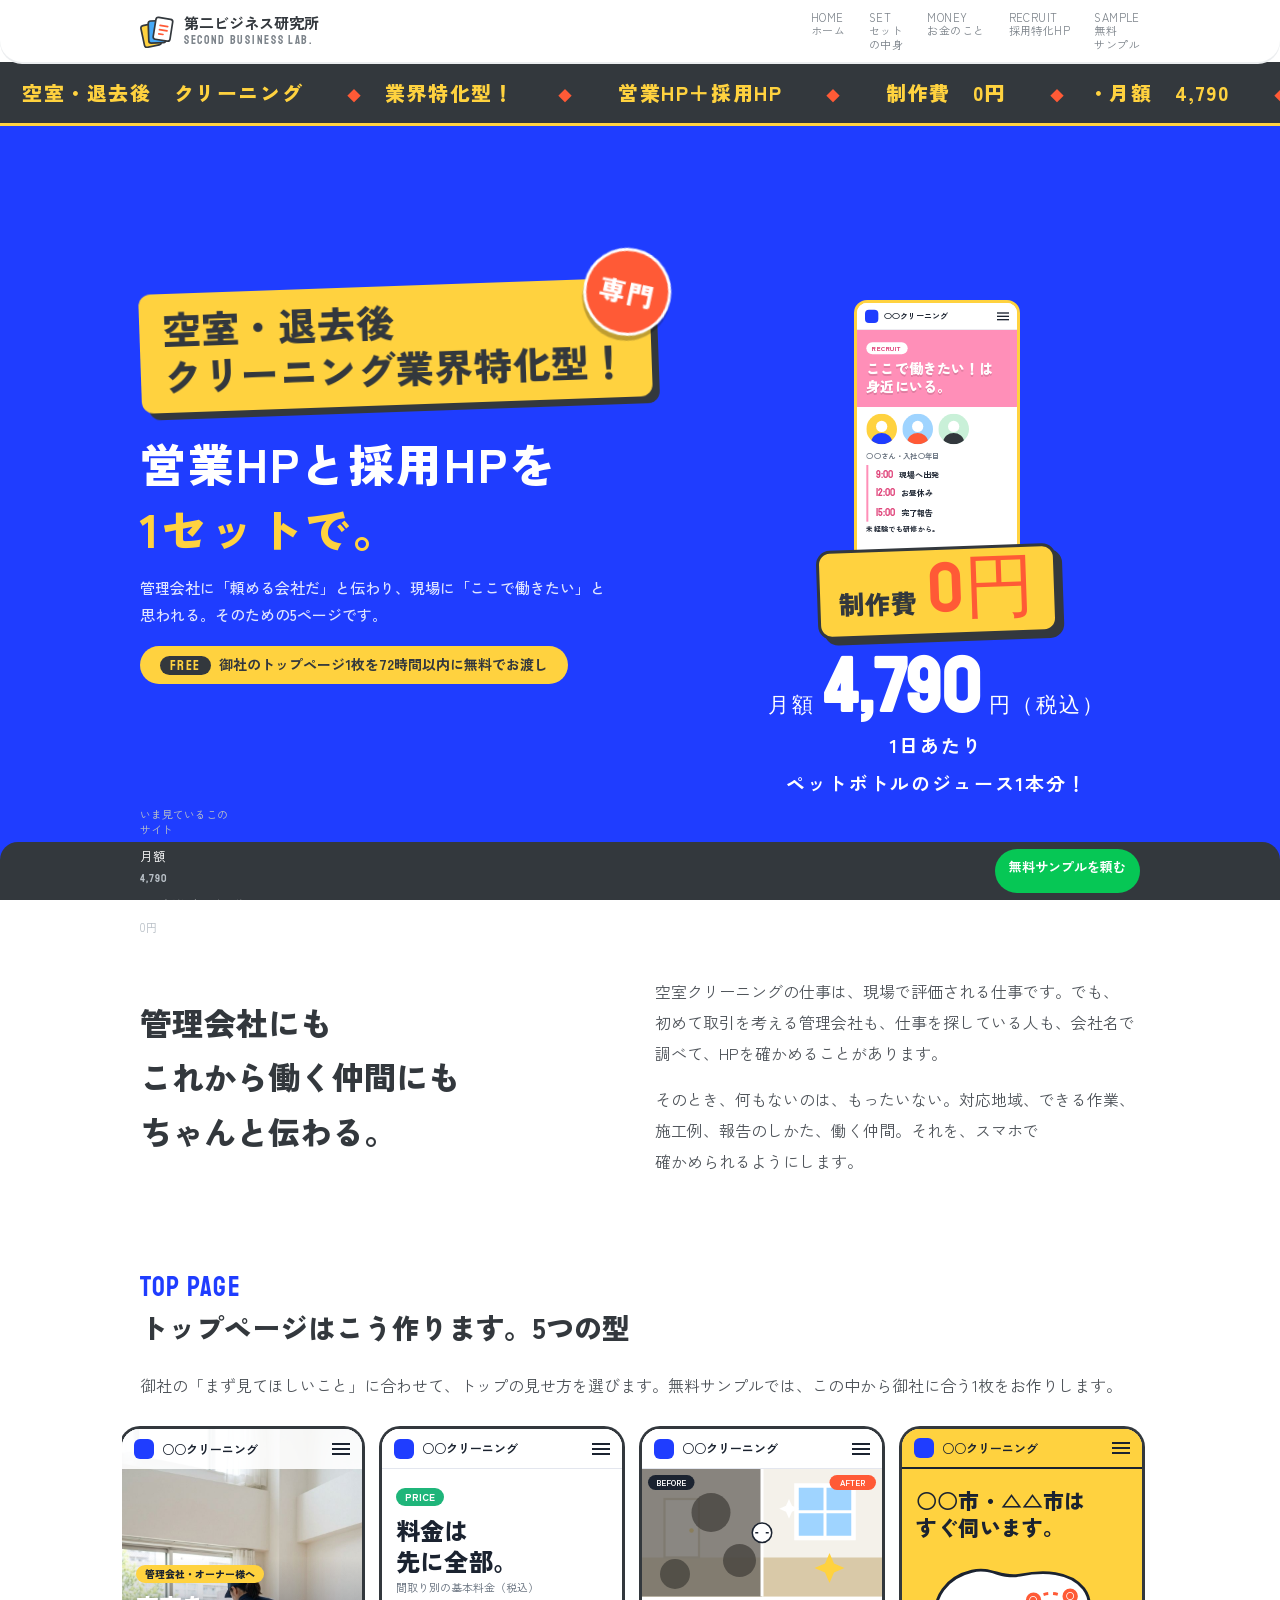
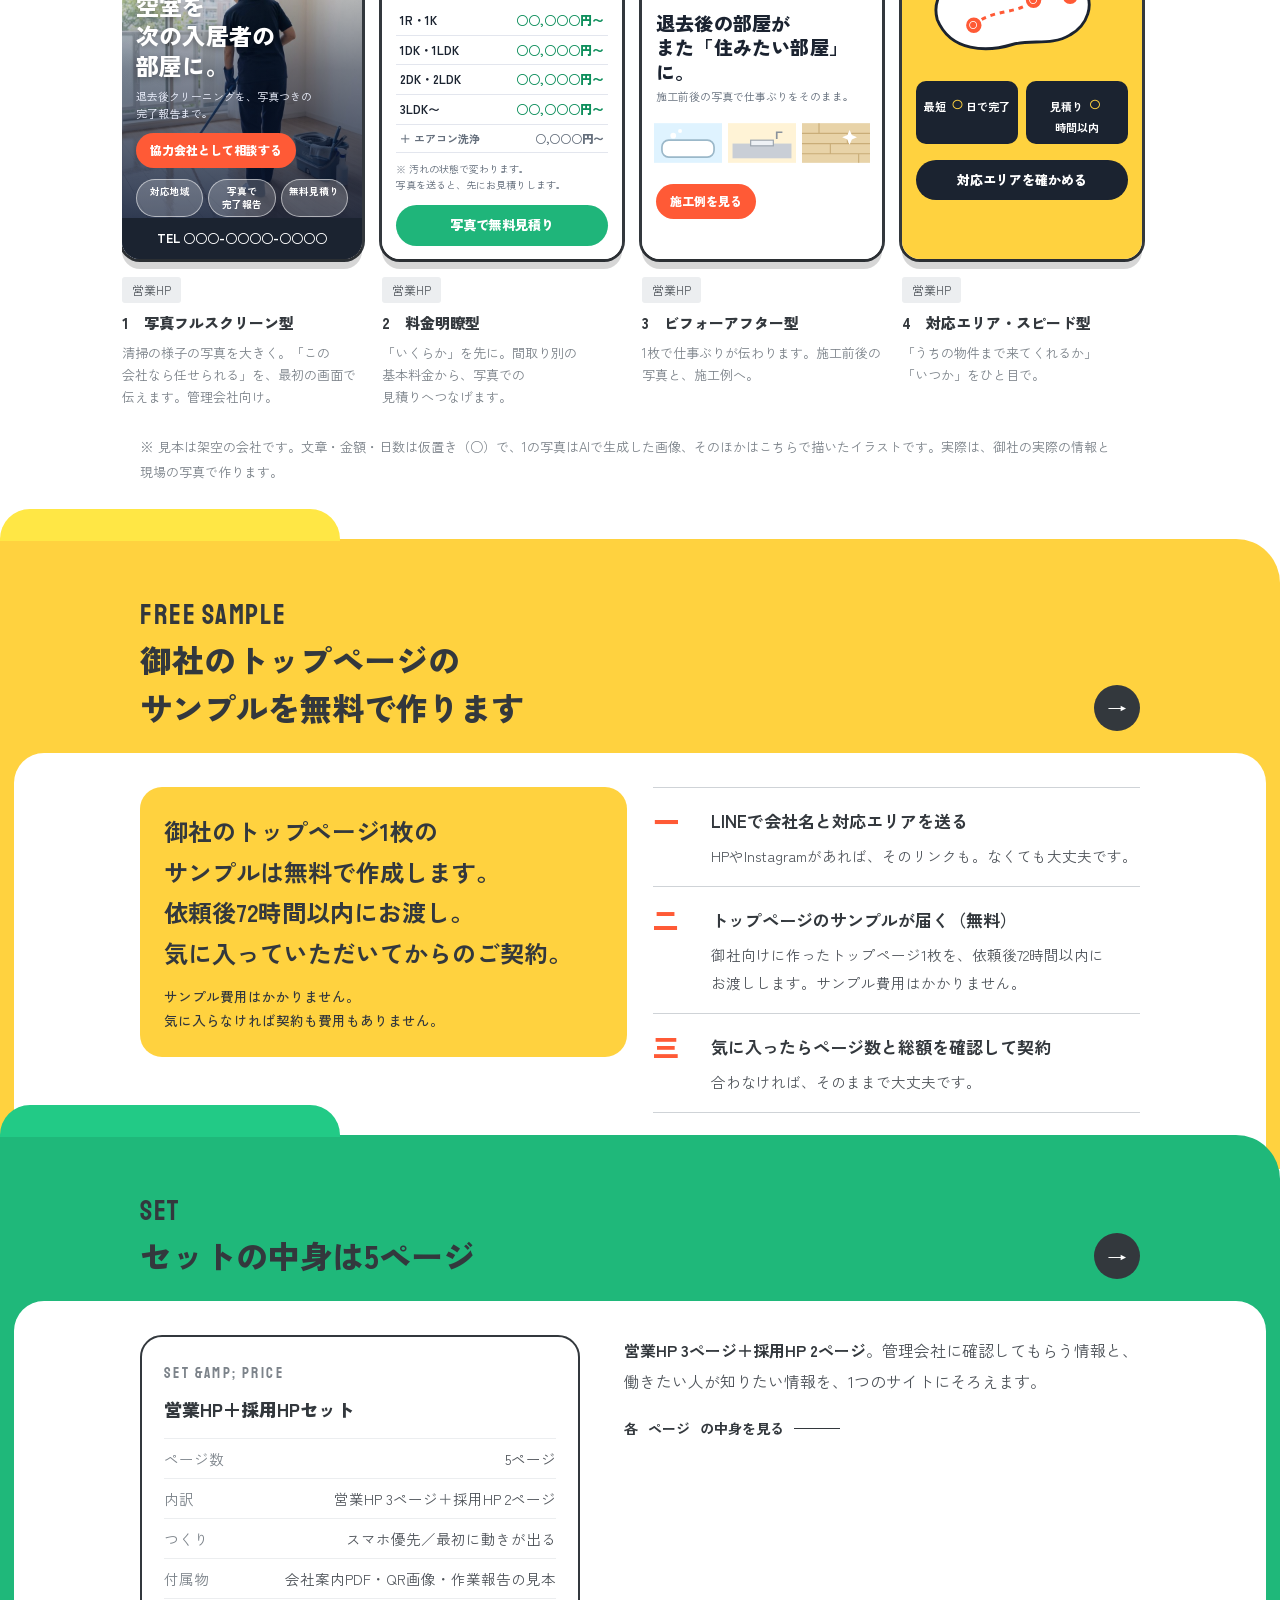
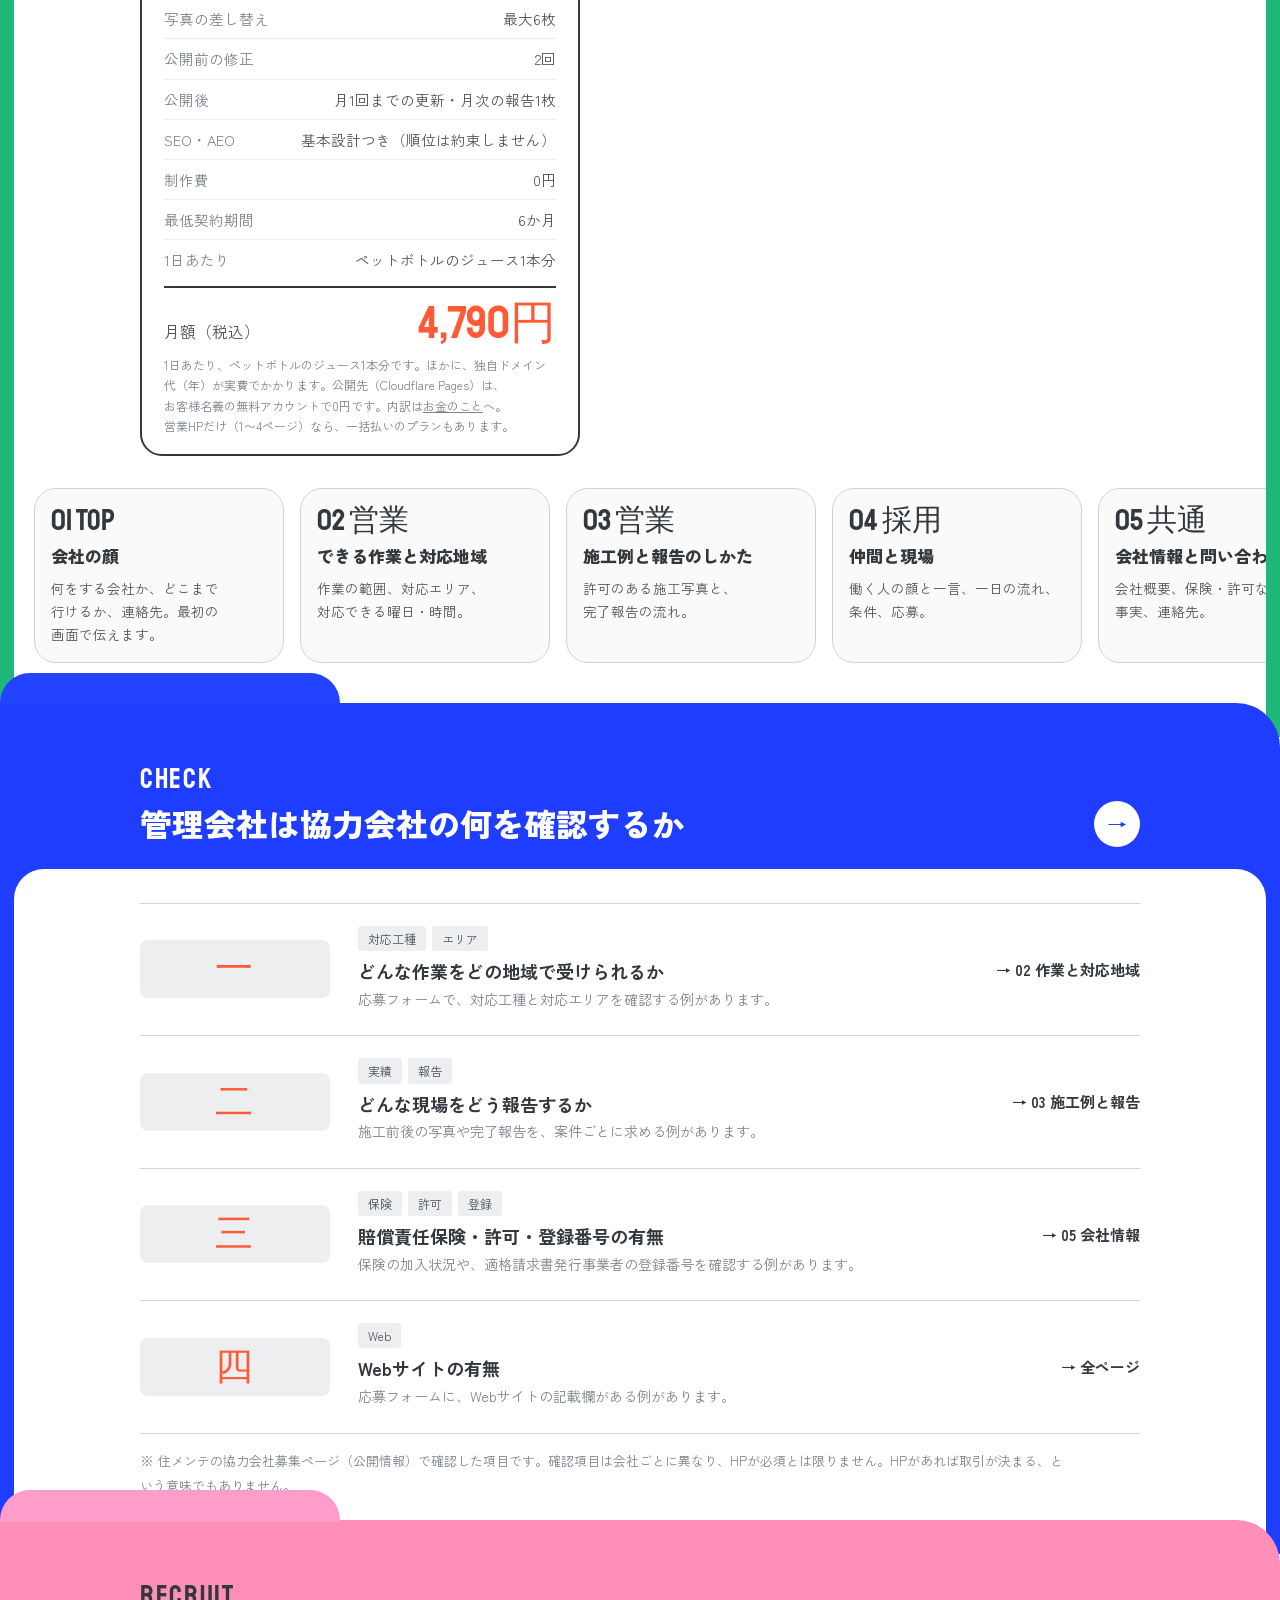
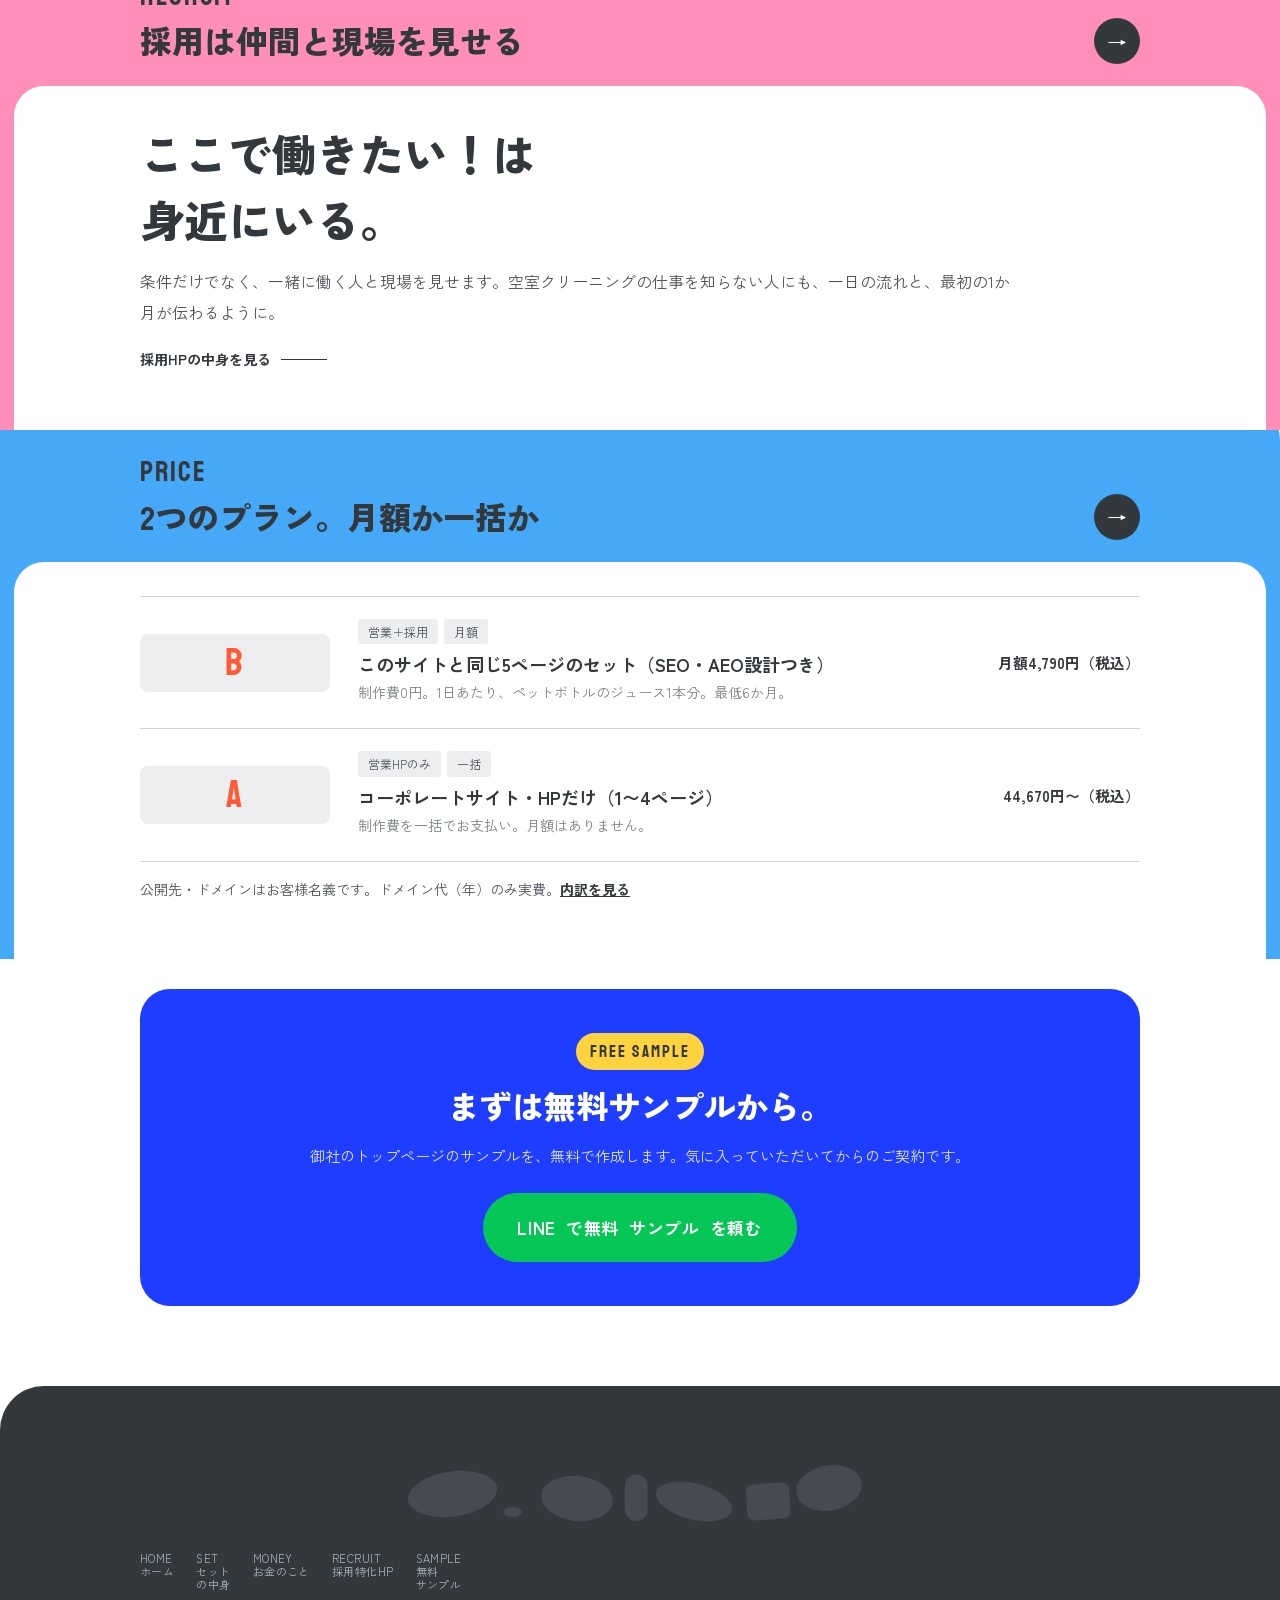
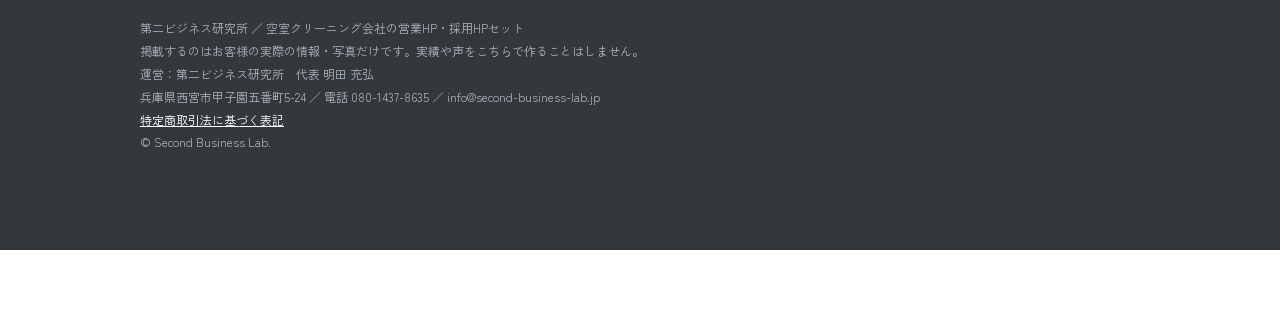
==== commit acf0bf8a: "phrase line breaks" ====
--- a/index.html
+++ b/index.html
@@ -11,29 +11,29 @@
 <link rel="icon" href="data:image/svg+xml,%3Csvg xmlns='http://www.w3.org/2000/svg' viewBox='0 0 40 40'%3E%3Crect width='40' height='40' rx='9' fill='%231f3dff'/%3E%3Crect x='11' y='7' width='18' height='26' rx='3' fill='%23fff'/%3E%3Cpath d='M15 14h10M15 19h10M15 24h6' stroke='%23ff5a36' stroke-width='2.4' stroke-linecap='round'/%3E%3C/svg%3E">
 <link rel="preconnect" href="https://fonts.googleapis.com"><link rel="preconnect" href="https://fonts.gstatic.com" crossorigin>
 <link href="https://fonts.googleapis.com/css2?family=Staatliches&family=Zen+Kaku+Gothic+New:wght@400;500;700;900&display=swap" rel="stylesheet">
-<link rel="stylesheet" href="style.css?v=20261012n">
+<link rel="stylesheet" href="style.css?v=20261012p">
 <script>document.documentElement.className="js"</script>
 </head>
 <body>
 <div id="intro" role="presentation">
 <button class="skip" type="button"><span class="nb">SKIP</span></button>
-<div class="beat b1"><p class="sm">その部屋</p><p class="big">次の入居者のために。</p></div>
+<div class="beat b1"><p class="sm">その<wbr>部屋</p><p class="big">次の<wbr>入居者の<wbr>ために。</p></div>
 <div class="beat b2"><svg class="room" viewBox="0 0 320 170" aria-hidden="true">
 <rect width="320" height="170" fill="#f4f1ea"/><rect y="118" width="320" height="52" fill="#d9c9a8"/>
 <rect x="206" y="22" width="76" height="70" fill="#9fd4ff" stroke="#fff" stroke-width="6"/><path d="M244 22v70M206 57h76" stroke="#fff" stroke-width="4"/>
 <rect x="30" y="40" width="46" height="78" fill="#fff" stroke="#c8bfa8" stroke-width="3"/><circle cx="66" cy="82" r="3" fill="#ffd23f"/>
 <g class="grime"><rect width="320" height="170" fill="#6d6a63" opacity=".78"/><circle cx="90" cy="60" r="26" fill="#3f3d38" opacity=".7"/><circle cx="170" cy="120" r="30" fill="#3f3d38" opacity=".7"/><circle cx="260" cy="50" r="22" fill="#3f3d38" opacity=".7"/><circle cx="40" cy="140" r="20" fill="#3f3d38" opacity=".7"/></g>
 <g class="spark"><path d="M240 60l6 14 14 6-14 6-6 14-6-14-14-6 14-6z" fill="#ffd23f"/><path d="M70 40l4 9 9 4-9 4-4 9-4-9-9-4 9-4z" fill="#fff"/></g>
-</svg><p class="big">きれいにする仕事は<br>ちゃんと誇れる。</p></div>
-<div class="beat b3"><p class="sm">丁寧な仕事なのに</p><p class="big">伝える場所がない。</p></div>
+</svg><p class="big">きれいに<wbr>する<wbr>仕事は<br>ちゃんと<wbr>誇れる。</p></div>
+<div class="beat b3"><p class="sm">丁寧な<wbr>仕事なのに</p><p class="big">伝える<wbr>場所が<wbr>ない。</p></div>
 <div class="beat b4"><div class="pair"><span class="tagA">営業HP</span><i>×</i><span class="tagB">採用HP</span></div><p class="big">1<span class="nb">セット</span>で<br>持つ。</p></div>
-<div class="beat b5"><p class="sm">空室<span class="nb">クリーニング</span>会社の</p><p class="big">営業・採用HP<span class="nb">セット</span>。</p><p class="pr"><b>制作費<span class="nb">0円</span></b> ／ 月額<span class="nb">4,790</span>円（税込）</p></div>
+<div class="beat b5"><p class="sm">空室<span class="nb">クリーニング</span>会社の</p><p class="big">営業・採用HP<span class="nb">セット</span>。</p><p class="pr"><b>制作費<span class="nb">0円</span></b> ／ 月額<span class="nb">4,790</span>円<wbr>（税込）</p></div>
 <div class="progress"><i></i></div>
 </div>
 <header class="hd"><div class="wrap">
 <a class="logo" href="index.html"><svg class="mark" viewBox="0 0 40 40" aria-hidden="true"><rect x="3" y="12" width="20" height="26" rx="3" fill="#ffd23f" stroke="#33383d" stroke-width="2" transform="rotate(-12 13 25)"/><rect x="10" y="8" width="20" height="26" rx="3" fill="#46a9f7" stroke="#33383d" stroke-width="2" transform="rotate(-2 20 21)"/><rect x="17" y="5" width="20" height="26" rx="3" fill="#fff" stroke="#33383d" stroke-width="2" transform="rotate(9 27 18)"/><path d="M23 14h9M23 19h9M23 24h5" stroke="#ff5a36" stroke-width="2" stroke-linecap="round" transform="rotate(9 27 18)"/></svg><span>第二<span class="nb">ビジネス</span>研究所<small><span class="nb">SECOND</span> <span class="nb">BUSINESS</span> <span class="nb">LAB.</span></small></span></a>
 <button class="menu-btn" type="button" aria-expanded="false" aria-controls="gnav"><span><span class="nb">MENU</span></span><i></i></button>
-<ul class="nav" id="gnav"><li><a href="index.html" aria-current="page"><span class="nb">HOME</span><span><span class="nb">ホーム</span></span></a></li><li><a href="works.html"><span class="nb">SET</span><span><span class="nb">セット</span>の中身</span></a></li><li><a href="price.html"><span class="nb">MONEY</span><span>お金のこと</span></a></li><li><a href="recruit.html"><span class="nb">RECRUIT</span><span>採用特化HP</span></a></li><li><a href="contact.html"><span class="nb">SAMPLE</span><span>無料<span class="nb">サンプル</span></span></a></li></ul>
+<ul class="nav" id="gnav"><li><a href="index.html" aria-current="page"><span class="nb">HOME</span><span><span class="nb">ホーム</span></span></a></li><li><a href="works.html"><span class="nb">SET</span><span><span class="nb">セット</span>の<wbr>中身</span></a></li><li><a href="price.html"><span class="nb">MONEY</span><span>お金の<wbr>こと</span></a></li><li><a href="recruit.html"><span class="nb">RECRUIT</span><span>採用特化HP</span></a></li><li><a href="contact.html"><span class="nb">SAMPLE</span><span>無料<span class="nb">サンプル</span></span></a></li></ul>
 </div></header>
 
 <main>
@@ -43,41 +43,41 @@
 <div class="kvl">
 <div class="spec"><span class="stamp" aria-hidden="true">専門</span><p class="spec-t"><span class="nb">空室・退去後</span><br><span class="nb"><span class="nb">クリーニング</span>業界特化型！</span></p></div>
 <h1 class="catch"><span class="nb">営業HPと</span><span class="nb">採用HPを</span><br><em class="nb">1<span class="nb">セット</span>で。</em></h1>
-<p class="kvsub">管理会社に「頼める会社だ」と伝わり、現場に「ここで働きたい」と思われる。そのための<span class="nb">5ページ</span>です。</p>
-<a class="free" href="#free"><b><span class="nb">FREE</span></b>御社の<span class="nb">トップページ</span><span class="nb">1枚</span>を<span class="nb">72時間</span>以内に無料でお渡し</a>
+<p class="kvsub">管理会社に<wbr>「頼める<wbr>会社だ」と<wbr>伝わり、<wbr>現場に<wbr>「ここで<wbr>働きたい」と<wbr>思われる。<wbr>その<wbr>ための<wbr><span class="nb">5ページ</span>です。</p>
+<a class="free" href="#free"><b><span class="nb">FREE</span></b>御社の<wbr><span class="nb">トップページ</span><span class="nb">1枚</span>を<wbr><span class="nb">72時間</span>以内に<wbr>無料で<wbr>お渡し</a>
 </div>
 <div class="kvr">
-<div class="stage" aria-hidden="true"><div class="pg" data-n="1"><div class="mk mk1 ph"><div class="mk-photo"></div><div class="mk-shade"></div><div class="mk-h"><i></i><b>○○<span class="nb">クリーニング</span></b><s></s></div><div class="mk-cp"><span class="mk-tag">管理会社・<span class="nb">オーナー</span>様へ</span><h4>空室を<br>次の入居者の<br>部屋に。</h4><p>退去後<span class="nb">クリーニング</span>を、写真つきの完了報告まで。</p><span class="mk-btn">協力会社として相談する</span><div class="mk-pills"><span>対応地域</span><span>写真で完了報告</span><span>無料見積り</span></div></div><div class="mk-tel"><span class="nb">TEL</span> ○○○-○○○○-○○○○</div></div></div><div class="pg" data-n="2"><div class="mk mk2"><div class="mk-h"><i></i><b>○○<span class="nb">クリーニング</span></b><s></s></div><div class="mk-top"><span class="mk-tag g"><span class="nb">PRICE</span></span><h4>料金は<br>先に全部。</h4><p>間取り別の基本料金（税込）</p></div><table class="mk-tb"><tr><td>1R・1K</td><td>○○,○○○円〜</td></tr><tr><td><span class="nb">1DK</span>・<span class="nb">1LDK</span></td><td>○○,○○○円〜</td></tr><tr><td><span class="nb">2DK</span>・<span class="nb">2LDK</span></td><td>○○,○○○円〜</td></tr><tr><td><span class="nb">3LDK</span>〜</td><td>○○,○○○円〜</td></tr><tr class="o"><td>＋ <span class="nb">エアコン</span>洗浄</td><td>○,○○○円〜</td></tr></table><p class="mk-note">※ 汚れの状態で変わります。<br>写真を送ると、先にお見積りします。</p><span class="mk-btn g">写真で無料見積り</span></div></div><div class="pg" data-n="3"><div class="mk mk3"><div class="mk-h"><i></i><b>○○<span class="nb">クリーニング</span></b><s></s></div><svg viewBox="0 0 320 170" class="mk-svg " aria-hidden="true"><rect width="320" height="170" fill="#f4f1ea"/><rect y="118" width="320" height="52" fill="#d9c9a8"/><rect x="206" y="22" width="76" height="70" fill="#9fd4ff" stroke="#fff" stroke-width="6"/><path d="M244 22v70M206 57h76" stroke="#fff" stroke-width="4"/><rect x="30" y="40" width="46" height="78" fill="#fff" stroke="#c8bfa8" stroke-width="3"/><circle cx="66" cy="82" r="3" fill="#ffd23f"/><rect width="160" height="170" fill="#6d6a63" opacity=".8"/><circle cx="92" cy="58" r="26" fill="#3f3d38" opacity=".7"/><circle cx="44" cy="140" r="20" fill="#3f3d38" opacity=".7"/><circle cx="130" cy="122" r="22" fill="#3f3d38" opacity=".7"/><path d="M250 112l6 14 14 6-14 6-6 14-6-14-14-6 14-6z" fill="#ffd23f"/><path d="M196 40l4 9 9 4-9 4-4 9-4-9-9-4 9-4z" fill="#fff"/><path d="M160 0v170" stroke="#fff" stroke-width="4"/><circle cx="160" cy="85" r="13" fill="#fff" stroke="#1b2330" stroke-width="2"/><path d="M155 85h-4m18 0h-4" stroke="#1b2330" stroke-width="2"/><rect x="8" y="8" width="62" height="20" rx="10" fill="#1b2330"/><text x="39" y="22" fill="#fff" font-size="11" font-weight="700" text-anchor="middle">BEFORE</text><rect x="250" y="8" width="62" height="20" rx="10" fill="#ff5a36"/><text x="281" y="22" fill="#fff" font-size="11" font-weight="700" text-anchor="middle">AFTER</text></svg><h4>退去後の部屋が<br>また「住みたい部屋」に。</h4><p class="mk-sub">施工前後の写真で仕事ぶりをそのまま。</p><div class="mk-photos"><svg viewBox="0 0 120 70" class="mk-th" aria-hidden="true"><rect width="120" height="70" fill="#dff3ff"/><rect x="14" y="30" width="92" height="30" rx="12" fill="#fff" stroke="#9bb8c9" stroke-width="3"/><circle cx="34" cy="22" r="5" fill="#fff"/><circle cx="46" cy="14" r="3.5" fill="#fff"/></svg><svg viewBox="0 0 120 70" class="mk-th" aria-hidden="true"><rect width="120" height="70" fill="#fff3d6"/><rect x="8" y="36" width="104" height="26" fill="#c9ced6"/><rect x="40" y="30" width="40" height="10" fill="#eef1f5" stroke="#9aa3ad" stroke-width="2"/><path d="M86 28v-12h10" stroke="#8a929c" stroke-width="3" fill="none"/></svg><svg viewBox="0 0 120 70" class="mk-th" aria-hidden="true"><rect width="120" height="70" fill="#e8d3a8"/><path d="M0 18h120M0 36h120M0 54h120M30 0v18M80 18v18M50 36v18M100 54v16" stroke="#c9ad78" stroke-width="2"/><path d="M84 12l4 9 9 4-9 4-4 9-4-9-9-4 9-4z" fill="#fff"/></svg></div><span class="mk-btn">施工例を見る</span></div></div><div class="pg" data-n="4"><div class="mk mk4"><div class="mk-h"><i></i><b>○○<span class="nb">クリーニング</span></b><s></s></div><h4>○○市・△△市は<br>すぐ伺います。</h4><svg viewBox="0 0 220 120" class="mk-map" aria-hidden="true"><path d="M22 70c-6-22 10-44 36-50 20-5 30 8 50 4 24-5 52-4 66 14 12 16 4 38-14 48-20 12-40 4-60 10-26 8-64 8-78-26z" fill="#fff" stroke="#1b2330" stroke-width="3"/><path d="M60 76c20-18 44-10 62-26 12-10 24-8 34-2" stroke="#ff5a36" stroke-width="3" stroke-dasharray="5 5" fill="none"/><g fill="#ff5a36" stroke="#fff" stroke-width="2"><circle cx="60" cy="76" r="9"/><circle cx="122" cy="50" r="9"/><circle cx="160" cy="46" r="9"/></g><g fill="#fff" font-size="9" font-weight="700" text-anchor="middle"><text x="60" y="79">○</text><text x="122" y="53">○</text><text x="160" y="49">○</text></g></svg><div class="mk-badges"><span>最短 <b>○</b>日で完了</span><span>見積り <b>○</b>時間以内</span></div><span class="mk-btn k">対応<span class="nb">エリア</span>を確かめる</span></div></div><div class="pg" data-n="5"><div class="mk mk5"><div class="mk-h"><i></i><b>○○<span class="nb">クリーニング</span></b><s></s></div><div class="mk-hero p"><span class="mk-tag w"><span class="nb">RECRUIT</span></span><h4>ここで働きたい！は<br>身近にいる。</h4></div><div class="mk-avs"><svg viewBox="0 0 60 60" class="mk-av" aria-hidden="true"><rect width="60" height="60" fill="#ffd23f"/><circle cx="30" cy="25" r="11" fill="#fff"/><path d="M8 60c2-16 12-22 22-22s20 6 22 22z" fill="#1f3dff"/></svg><svg viewBox="0 0 60 60" class="mk-av" aria-hidden="true"><rect width="60" height="60" fill="#9fd4ff"/><circle cx="30" cy="25" r="11" fill="#fff"/><path d="M8 60c2-16 12-22 22-22s20 6 22 22z" fill="#ff5a36"/></svg><svg viewBox="0 0 60 60" class="mk-av" aria-hidden="true"><rect width="60" height="60" fill="#c9f0d8"/><circle cx="30" cy="25" r="11" fill="#fff"/><path d="M8 60c2-16 12-22 22-22s20 6 22 22z" fill="#33383d"/></svg><p>○○さん・入社○年目</p></div><ol class="mk-tl"><li><b>9:00</b>現場へ出発</li><li><b>12:00</b>お昼休み</li><li><b>15:00</b>完了報告</li></ol><p class="mk-sub">未経験でも研修から。</p><span class="mk-line"><span class="nb">LINE</span>で応募する</span></div></div></div>
+<div class="stage" aria-hidden="true"><div class="pg" data-n="1"><div class="mk mk1 ph"><div class="mk-photo"></div><div class="mk-shade"></div><div class="mk-h"><i></i><b>○○<span class="nb">クリーニング</span></b><s></s></div><div class="mk-cp"><span class="mk-tag">管理会社・<span class="nb">オーナー</span>様へ</span><h4>空室を<br>次の<wbr>入居者の<br>部屋に。</h4><p>退去後<span class="nb">クリーニング</span>を、<wbr>写真つきの<wbr>完了報告まで。</p><span class="mk-btn">協力会社と<wbr>して<wbr>相談する</span><div class="mk-pills"><span>対応地域</span><span>写真で<wbr>完了報告</span><span>無料見積り</span></div></div><div class="mk-tel"><span class="nb">TEL</span> ○○○-○○○○-○○○○</div></div></div><div class="pg" data-n="2"><div class="mk mk2"><div class="mk-h"><i></i><b>○○<span class="nb">クリーニング</span></b><s></s></div><div class="mk-top"><span class="mk-tag g"><span class="nb">PRICE</span></span><h4>料金は<br>先に<wbr>全部。</h4><p>間取り別の<wbr>基本料金<wbr>（税込）</p></div><table class="mk-tb"><tr><td>1R・1K</td><td>○○,○○○円〜</td></tr><tr><td><span class="nb">1DK</span>・<span class="nb">1LDK</span></td><td>○○,○○○円〜</td></tr><tr><td><span class="nb">2DK</span>・<span class="nb">2LDK</span></td><td>○○,○○○円〜</td></tr><tr><td><span class="nb">3LDK</span>〜</td><td>○○,○○○円〜</td></tr><tr class="o"><td>＋ <span class="nb">エアコン</span>洗浄</td><td>○,○○○円〜</td></tr></table><p class="mk-note">※ 汚れの<wbr>状態で<wbr>変わります。<br>写真を<wbr>送ると、<wbr>先に<wbr>お見積りします。</p><span class="mk-btn g">写真で<wbr>無料見積り</span></div></div><div class="pg" data-n="3"><div class="mk mk3"><div class="mk-h"><i></i><b>○○<span class="nb">クリーニング</span></b><s></s></div><svg viewBox="0 0 320 170" class="mk-svg " aria-hidden="true"><rect width="320" height="170" fill="#f4f1ea"/><rect y="118" width="320" height="52" fill="#d9c9a8"/><rect x="206" y="22" width="76" height="70" fill="#9fd4ff" stroke="#fff" stroke-width="6"/><path d="M244 22v70M206 57h76" stroke="#fff" stroke-width="4"/><rect x="30" y="40" width="46" height="78" fill="#fff" stroke="#c8bfa8" stroke-width="3"/><circle cx="66" cy="82" r="3" fill="#ffd23f"/><rect width="160" height="170" fill="#6d6a63" opacity=".8"/><circle cx="92" cy="58" r="26" fill="#3f3d38" opacity=".7"/><circle cx="44" cy="140" r="20" fill="#3f3d38" opacity=".7"/><circle cx="130" cy="122" r="22" fill="#3f3d38" opacity=".7"/><path d="M250 112l6 14 14 6-14 6-6 14-6-14-14-6 14-6z" fill="#ffd23f"/><path d="M196 40l4 9 9 4-9 4-4 9-4-9-9-4 9-4z" fill="#fff"/><path d="M160 0v170" stroke="#fff" stroke-width="4"/><circle cx="160" cy="85" r="13" fill="#fff" stroke="#1b2330" stroke-width="2"/><path d="M155 85h-4m18 0h-4" stroke="#1b2330" stroke-width="2"/><rect x="8" y="8" width="62" height="20" rx="10" fill="#1b2330"/><text x="39" y="22" fill="#fff" font-size="11" font-weight="700" text-anchor="middle">BEFORE</text><rect x="250" y="8" width="62" height="20" rx="10" fill="#ff5a36"/><text x="281" y="22" fill="#fff" font-size="11" font-weight="700" text-anchor="middle">AFTER</text></svg><h4>退去後の<wbr>部屋が<br>また<wbr>「住みたい<wbr>部屋」に。</h4><p class="mk-sub">施工前後の<wbr>写真で<wbr>仕事ぶりを<wbr>そのまま。</p><div class="mk-photos"><svg viewBox="0 0 120 70" class="mk-th" aria-hidden="true"><rect width="120" height="70" fill="#dff3ff"/><rect x="14" y="30" width="92" height="30" rx="12" fill="#fff" stroke="#9bb8c9" stroke-width="3"/><circle cx="34" cy="22" r="5" fill="#fff"/><circle cx="46" cy="14" r="3.5" fill="#fff"/></svg><svg viewBox="0 0 120 70" class="mk-th" aria-hidden="true"><rect width="120" height="70" fill="#fff3d6"/><rect x="8" y="36" width="104" height="26" fill="#c9ced6"/><rect x="40" y="30" width="40" height="10" fill="#eef1f5" stroke="#9aa3ad" stroke-width="2"/><path d="M86 28v-12h10" stroke="#8a929c" stroke-width="3" fill="none"/></svg><svg viewBox="0 0 120 70" class="mk-th" aria-hidden="true"><rect width="120" height="70" fill="#e8d3a8"/><path d="M0 18h120M0 36h120M0 54h120M30 0v18M80 18v18M50 36v18M100 54v16" stroke="#c9ad78" stroke-width="2"/><path d="M84 12l4 9 9 4-9 4-4 9-4-9-9-4 9-4z" fill="#fff"/></svg></div><span class="mk-btn">施工例を<wbr>見る</span></div></div><div class="pg" data-n="4"><div class="mk mk4"><div class="mk-h"><i></i><b>○○<span class="nb">クリーニング</span></b><s></s></div><h4>○○市・△△市は<br>すぐ<wbr>伺います。</h4><svg viewBox="0 0 220 120" class="mk-map" aria-hidden="true"><path d="M22 70c-6-22 10-44 36-50 20-5 30 8 50 4 24-5 52-4 66 14 12 16 4 38-14 48-20 12-40 4-60 10-26 8-64 8-78-26z" fill="#fff" stroke="#1b2330" stroke-width="3"/><path d="M60 76c20-18 44-10 62-26 12-10 24-8 34-2" stroke="#ff5a36" stroke-width="3" stroke-dasharray="5 5" fill="none"/><g fill="#ff5a36" stroke="#fff" stroke-width="2"><circle cx="60" cy="76" r="9"/><circle cx="122" cy="50" r="9"/><circle cx="160" cy="46" r="9"/></g><g fill="#fff" font-size="9" font-weight="700" text-anchor="middle"><text x="60" y="79">○</text><text x="122" y="53">○</text><text x="160" y="49">○</text></g></svg><div class="mk-badges"><span>最短 <b>○</b>日で<wbr>完了</span><span>見積り <b>○</b>時間以内</span></div><span class="mk-btn k">対応<span class="nb">エリア</span>を<wbr>確かめる</span></div></div><div class="pg" data-n="5"><div class="mk mk5"><div class="mk-h"><i></i><b>○○<span class="nb">クリーニング</span></b><s></s></div><div class="mk-hero p"><span class="mk-tag w"><span class="nb">RECRUIT</span></span><h4>ここで<wbr>働きたい！は<br>身近に<wbr>いる。</h4></div><div class="mk-avs"><svg viewBox="0 0 60 60" class="mk-av" aria-hidden="true"><rect width="60" height="60" fill="#ffd23f"/><circle cx="30" cy="25" r="11" fill="#fff"/><path d="M8 60c2-16 12-22 22-22s20 6 22 22z" fill="#1f3dff"/></svg><svg viewBox="0 0 60 60" class="mk-av" aria-hidden="true"><rect width="60" height="60" fill="#9fd4ff"/><circle cx="30" cy="25" r="11" fill="#fff"/><path d="M8 60c2-16 12-22 22-22s20 6 22 22z" fill="#ff5a36"/></svg><svg viewBox="0 0 60 60" class="mk-av" aria-hidden="true"><rect width="60" height="60" fill="#c9f0d8"/><circle cx="30" cy="25" r="11" fill="#fff"/><path d="M8 60c2-16 12-22 22-22s20 6 22 22z" fill="#33383d"/></svg><p>○○さん・入社○年目</p></div><ol class="mk-tl"><li><b>9:00</b>現場へ<wbr>出発</li><li><b>12:00</b>お昼休み</li><li><b>15:00</b>完了報告</li></ol><p class="mk-sub">未経験でも<wbr>研修から。</p><span class="mk-line"><span class="nb">LINE</span>で<wbr>応募する</span></div></div></div>
 <div class="zero"><span>制作費</span><b><span class="nb">0円</span></b></div>
-<div class="yen en"><small class="mo">月額</small><b><span class="nb">4,790</span></b><small>円（税込）</small></div>
-<p class="say"><span class="nb">1日</span>あたり<br><span class="nb">ペットボトル</span>の<span class="nb">ジュース</span>1本分！</p>
+<div class="yen en"><small class="mo">月額</small><b><span class="nb">4,790</span></b><small>円<wbr>（税込）</small></div>
+<p class="say"><span class="nb">1日</span>あたり<br><span class="nb">ペットボトル</span>の<wbr><span class="nb">ジュース</span>1本分！</p>
 </div>
 </div></section>
 
 <section class="intro"><div class="wrap">
-<p class="stmt rv">管理会社にも<br>これから働く仲間にも<br>ちゃんと伝わる。</p>
+<p class="stmt rv">管理会社にも<br>これから<wbr>働く<wbr>仲間にも<br>ちゃんと<wbr>伝わる。</p>
 <div class="lead rv">
-<p>空室<span class="nb">クリーニング</span>の仕事は、現場で評価される仕事です。でも、初めて取引を考える管理会社も、仕事を探している人も、会社名で調べて、HPを確かめることがあります。</p>
-<p>そのとき、何もないのは、もったいない。対応地域、できる作業、施工例、報告のしかた、働く仲間。それを、<span class="nb">スマホ</span>で確かめられるようにします。</p>
+<p>空室<span class="nb">クリーニング</span>の<wbr>仕事は、<wbr>現場で<wbr>評価される<wbr>仕事です。<wbr>でも、<wbr>初めて<wbr>取引を<wbr>考える<wbr>管理会社も、<wbr>仕事を<wbr>探している<wbr>人も、<wbr>会社名で<wbr>調べて、<wbr>HPを<wbr>確かめる<wbr>ことがあります。</p>
+<p>その<wbr>とき、<wbr>何も<wbr>ないのは、<wbr>もったいない。<wbr>対応地域、<wbr>できる<wbr>作業、<wbr>施工例、<wbr>報告の<wbr>しかた、<wbr>働く<wbr>仲間。<wbr>それを、<wbr><span class="nb">スマホ</span>で<wbr>確かめられるようにします。</p>
 </div></div></section>
 
-<section class="tops" id="tops"><div class="wrap"><div class="sec-h"><span class="en"><span class="nb">TOP</span> <span class="nb">PAGE</span></span><h2><span class="nb">トップページ</span>はこう作ります。5つの型</h2></div><div class="lead rv"><p>御社の「まず見てほしいこと」に合わせて、<span class="nb">トップ</span>の見せ方を選びます。無料<span class="nb">サンプル</span>では、この中から御社に合う<span class="nb">1枚</span>をお作りします。</p></div><div class="mkrail"><figure class="mkfig rv"><div class="mkbox"><div class="mk mk1 ph"><div class="mk-photo"></div><div class="mk-shade"></div><div class="mk-h"><i></i><b>○○<span class="nb">クリーニング</span></b><s></s></div><div class="mk-cp"><span class="mk-tag">管理会社・<span class="nb">オーナー</span>様へ</span><h4>空室を<br>次の入居者の<br>部屋に。</h4><p>退去後<span class="nb">クリーニング</span>を、写真つきの完了報告まで。</p><span class="mk-btn">協力会社として相談する</span><div class="mk-pills"><span>対応地域</span><span>写真で完了報告</span><span>無料見積り</span></div></div><div class="mk-tel"><span class="nb">TEL</span> ○○○-○○○○-○○○○</div></div></div><figcaption><span class="tag">営業HP</span><b>1　写真<span class="nb">フルスクリーン</span>型</b><span class="d">清掃の様子の写真を大きく。「この会社なら任せられる」を、最初の画面で伝えます。管理会社向け。</span></figcaption></figure><figure class="mkfig rv"><div class="mkbox"><div class="mk mk2"><div class="mk-h"><i></i><b>○○<span class="nb">クリーニング</span></b><s></s></div><div class="mk-top"><span class="mk-tag g"><span class="nb">PRICE</span></span><h4>料金は<br>先に全部。</h4><p>間取り別の基本料金（税込）</p></div><table class="mk-tb"><tr><td>1R・1K</td><td>○○,○○○円〜</td></tr><tr><td><span class="nb">1DK</span>・<span class="nb">1LDK</span></td><td>○○,○○○円〜</td></tr><tr><td><span class="nb">2DK</span>・<span class="nb">2LDK</span></td><td>○○,○○○円〜</td></tr><tr><td><span class="nb">3LDK</span>〜</td><td>○○,○○○円〜</td></tr><tr class="o"><td>＋ <span class="nb">エアコン</span>洗浄</td><td>○,○○○円〜</td></tr></table><p class="mk-note">※ 汚れの状態で変わります。<br>写真を送ると、先にお見積りします。</p><span class="mk-btn g">写真で無料見積り</span></div></div><figcaption><span class="tag">営業HP</span><b>2　料金明瞭型</b><span class="d">「いくらか」を先に。間取り別の基本料金から、写真での見積りへつなげます。</span></figcaption></figure><figure class="mkfig rv"><div class="mkbox"><div class="mk mk3"><div class="mk-h"><i></i><b>○○<span class="nb">クリーニング</span></b><s></s></div><svg viewBox="0 0 320 170" class="mk-svg " aria-hidden="true"><rect width="320" height="170" fill="#f4f1ea"/><rect y="118" width="320" height="52" fill="#d9c9a8"/><rect x="206" y="22" width="76" height="70" fill="#9fd4ff" stroke="#fff" stroke-width="6"/><path d="M244 22v70M206 57h76" stroke="#fff" stroke-width="4"/><rect x="30" y="40" width="46" height="78" fill="#fff" stroke="#c8bfa8" stroke-width="3"/><circle cx="66" cy="82" r="3" fill="#ffd23f"/><rect width="160" height="170" fill="#6d6a63" opacity=".8"/><circle cx="92" cy="58" r="26" fill="#3f3d38" opacity=".7"/><circle cx="44" cy="140" r="20" fill="#3f3d38" opacity=".7"/><circle cx="130" cy="122" r="22" fill="#3f3d38" opacity=".7"/><path d="M250 112l6 14 14 6-14 6-6 14-6-14-14-6 14-6z" fill="#ffd23f"/><path d="M196 40l4 9 9 4-9 4-4 9-4-9-9-4 9-4z" fill="#fff"/><path d="M160 0v170" stroke="#fff" stroke-width="4"/><circle cx="160" cy="85" r="13" fill="#fff" stroke="#1b2330" stroke-width="2"/><path d="M155 85h-4m18 0h-4" stroke="#1b2330" stroke-width="2"/><rect x="8" y="8" width="62" height="20" rx="10" fill="#1b2330"/><text x="39" y="22" fill="#fff" font-size="11" font-weight="700" text-anchor="middle">BEFORE</text><rect x="250" y="8" width="62" height="20" rx="10" fill="#ff5a36"/><text x="281" y="22" fill="#fff" font-size="11" font-weight="700" text-anchor="middle">AFTER</text></svg><h4>退去後の部屋が<br>また「住みたい部屋」に。</h4><p class="mk-sub">施工前後の写真で仕事ぶりをそのまま。</p><div class="mk-photos"><svg viewBox="0 0 120 70" class="mk-th" aria-hidden="true"><rect width="120" height="70" fill="#dff3ff"/><rect x="14" y="30" width="92" height="30" rx="12" fill="#fff" stroke="#9bb8c9" stroke-width="3"/><circle cx="34" cy="22" r="5" fill="#fff"/><circle cx="46" cy="14" r="3.5" fill="#fff"/></svg><svg viewBox="0 0 120 70" class="mk-th" aria-hidden="true"><rect width="120" height="70" fill="#fff3d6"/><rect x="8" y="36" width="104" height="26" fill="#c9ced6"/><rect x="40" y="30" width="40" height="10" fill="#eef1f5" stroke="#9aa3ad" stroke-width="2"/><path d="M86 28v-12h10" stroke="#8a929c" stroke-width="3" fill="none"/></svg><svg viewBox="0 0 120 70" class="mk-th" aria-hidden="true"><rect width="120" height="70" fill="#e8d3a8"/><path d="M0 18h120M0 36h120M0 54h120M30 0v18M80 18v18M50 36v18M100 54v16" stroke="#c9ad78" stroke-width="2"/><path d="M84 12l4 9 9 4-9 4-4 9-4-9-9-4 9-4z" fill="#fff"/></svg></div><span class="mk-btn">施工例を見る</span></div></div><figcaption><span class="tag">営業HP</span><b>3　<span class="nb">ビフォーアフター</span>型</b><span class="d"><span class="nb">1枚</span>で仕事ぶりが伝わります。施工前後の写真と、施工例へ。</span></figcaption></figure><figure class="mkfig rv"><div class="mkbox"><div class="mk mk4"><div class="mk-h"><i></i><b>○○<span class="nb">クリーニング</span></b><s></s></div><h4>○○市・△△市は<br>すぐ伺います。</h4><svg viewBox="0 0 220 120" class="mk-map" aria-hidden="true"><path d="M22 70c-6-22 10-44 36-50 20-5 30 8 50 4 24-5 52-4 66 14 12 16 4 38-14 48-20 12-40 4-60 10-26 8-64 8-78-26z" fill="#fff" stroke="#1b2330" stroke-width="3"/><path d="M60 76c20-18 44-10 62-26 12-10 24-8 34-2" stroke="#ff5a36" stroke-width="3" stroke-dasharray="5 5" fill="none"/><g fill="#ff5a36" stroke="#fff" stroke-width="2"><circle cx="60" cy="76" r="9"/><circle cx="122" cy="50" r="9"/><circle cx="160" cy="46" r="9"/></g><g fill="#fff" font-size="9" font-weight="700" text-anchor="middle"><text x="60" y="79">○</text><text x="122" y="53">○</text><text x="160" y="49">○</text></g></svg><div class="mk-badges"><span>最短 <b>○</b>日で完了</span><span>見積り <b>○</b>時間以内</span></div><span class="mk-btn k">対応<span class="nb">エリア</span>を確かめる</span></div></div><figcaption><span class="tag">営業HP</span><b>4　対応<span class="nb">エリア</span>・<span class="nb">スピード</span>型</b><span class="d">「うちの物件まで来てくれるか」「いつか」をひと目で。</span></figcaption></figure><figure class="mkfig rv"><div class="mkbox"><div class="mk mk5"><div class="mk-h"><i></i><b>○○<span class="nb">クリーニング</span></b><s></s></div><div class="mk-hero p"><span class="mk-tag w"><span class="nb">RECRUIT</span></span><h4>ここで働きたい！は<br>身近にいる。</h4></div><div class="mk-avs"><svg viewBox="0 0 60 60" class="mk-av" aria-hidden="true"><rect width="60" height="60" fill="#ffd23f"/><circle cx="30" cy="25" r="11" fill="#fff"/><path d="M8 60c2-16 12-22 22-22s20 6 22 22z" fill="#1f3dff"/></svg><svg viewBox="0 0 60 60" class="mk-av" aria-hidden="true"><rect width="60" height="60" fill="#9fd4ff"/><circle cx="30" cy="25" r="11" fill="#fff"/><path d="M8 60c2-16 12-22 22-22s20 6 22 22z" fill="#ff5a36"/></svg><svg viewBox="0 0 60 60" class="mk-av" aria-hidden="true"><rect width="60" height="60" fill="#c9f0d8"/><circle cx="30" cy="25" r="11" fill="#fff"/><path d="M8 60c2-16 12-22 22-22s20 6 22 22z" fill="#33383d"/></svg><p>○○さん・入社○年目</p></div><ol class="mk-tl"><li><b>9:00</b>現場へ出発</li><li><b>12:00</b>お昼休み</li><li><b>15:00</b>完了報告</li></ol><p class="mk-sub">未経験でも研修から。</p><span class="mk-line"><span class="nb">LINE</span>で応募する</span></div></div><figcaption><span class="tag">採用HP</span><b>5　採用型</b><span class="d">仲間と一日の流れ。応募の入口は、<span class="nb">LINE</span>か電話の1つに絞ります。</span></figcaption></figure></div><p class="mkfoot">※ 見本は架空の会社です。文章・金額・日数は仮置き（○）で、1の写真はAIで生成した画像、そのほかはこちらで描いた<span class="nb">イラスト</span>です。実際は、御社の実際の情報と現場の写真で作ります。</p></div></section>
+<section class="tops" id="tops"><div class="wrap"><div class="sec-h"><span class="en"><span class="nb">TOP</span> <span class="nb">PAGE</span></span><h2><span class="nb">トップページ</span>は<wbr>こう<wbr>作ります。<wbr>5つの<wbr>型</h2></div><div class="lead rv"><p>御社の<wbr>「まず<wbr>見てほしい<wbr>こと」に<wbr>合わせて、<wbr><span class="nb">トップ</span>の<wbr>見せ方を<wbr>選びます。<wbr>無料<span class="nb">サンプル</span>では、<wbr>この<wbr>中から<wbr>御社に<wbr>合う<wbr><span class="nb">1枚</span>を<wbr>お作りします。</p></div><div class="mkrail"><figure class="mkfig rv"><div class="mkbox"><div class="mk mk1 ph"><div class="mk-photo"></div><div class="mk-shade"></div><div class="mk-h"><i></i><b>○○<span class="nb">クリーニング</span></b><s></s></div><div class="mk-cp"><span class="mk-tag">管理会社・<span class="nb">オーナー</span>様へ</span><h4>空室を<br>次の<wbr>入居者の<br>部屋に。</h4><p>退去後<span class="nb">クリーニング</span>を、<wbr>写真つきの<wbr>完了報告まで。</p><span class="mk-btn">協力会社と<wbr>して<wbr>相談する</span><div class="mk-pills"><span>対応地域</span><span>写真で<wbr>完了報告</span><span>無料見積り</span></div></div><div class="mk-tel"><span class="nb">TEL</span> ○○○-○○○○-○○○○</div></div></div><figcaption><span class="tag">営業HP</span><b>1　写真<span class="nb">フルスクリーン</span>型</b><span class="d">清掃の<wbr>様子の<wbr>写真を<wbr>大きく。<wbr>「この<wbr>会社なら<wbr>任せられる」を、<wbr>最初の<wbr>画面で<wbr>伝えます。<wbr>管理会社向け。</span></figcaption></figure><figure class="mkfig rv"><div class="mkbox"><div class="mk mk2"><div class="mk-h"><i></i><b>○○<span class="nb">クリーニング</span></b><s></s></div><div class="mk-top"><span class="mk-tag g"><span class="nb">PRICE</span></span><h4>料金は<br>先に<wbr>全部。</h4><p>間取り別の<wbr>基本料金<wbr>（税込）</p></div><table class="mk-tb"><tr><td>1R・1K</td><td>○○,○○○円〜</td></tr><tr><td><span class="nb">1DK</span>・<span class="nb">1LDK</span></td><td>○○,○○○円〜</td></tr><tr><td><span class="nb">2DK</span>・<span class="nb">2LDK</span></td><td>○○,○○○円〜</td></tr><tr><td><span class="nb">3LDK</span>〜</td><td>○○,○○○円〜</td></tr><tr class="o"><td>＋ <span class="nb">エアコン</span>洗浄</td><td>○,○○○円〜</td></tr></table><p class="mk-note">※ 汚れの<wbr>状態で<wbr>変わります。<br>写真を<wbr>送ると、<wbr>先に<wbr>お見積りします。</p><span class="mk-btn g">写真で<wbr>無料見積り</span></div></div><figcaption><span class="tag">営業HP</span><b>2　料金明瞭型</b><span class="d">「いくらか」を<wbr>先に。<wbr>間取り別の<wbr>基本料金から、<wbr>写真での<wbr>見積りへ<wbr>つなげます。</span></figcaption></figure><figure class="mkfig rv"><div class="mkbox"><div class="mk mk3"><div class="mk-h"><i></i><b>○○<span class="nb">クリーニング</span></b><s></s></div><svg viewBox="0 0 320 170" class="mk-svg " aria-hidden="true"><rect width="320" height="170" fill="#f4f1ea"/><rect y="118" width="320" height="52" fill="#d9c9a8"/><rect x="206" y="22" width="76" height="70" fill="#9fd4ff" stroke="#fff" stroke-width="6"/><path d="M244 22v70M206 57h76" stroke="#fff" stroke-width="4"/><rect x="30" y="40" width="46" height="78" fill="#fff" stroke="#c8bfa8" stroke-width="3"/><circle cx="66" cy="82" r="3" fill="#ffd23f"/><rect width="160" height="170" fill="#6d6a63" opacity=".8"/><circle cx="92" cy="58" r="26" fill="#3f3d38" opacity=".7"/><circle cx="44" cy="140" r="20" fill="#3f3d38" opacity=".7"/><circle cx="130" cy="122" r="22" fill="#3f3d38" opacity=".7"/><path d="M250 112l6 14 14 6-14 6-6 14-6-14-14-6 14-6z" fill="#ffd23f"/><path d="M196 40l4 9 9 4-9 4-4 9-4-9-9-4 9-4z" fill="#fff"/><path d="M160 0v170" stroke="#fff" stroke-width="4"/><circle cx="160" cy="85" r="13" fill="#fff" stroke="#1b2330" stroke-width="2"/><path d="M155 85h-4m18 0h-4" stroke="#1b2330" stroke-width="2"/><rect x="8" y="8" width="62" height="20" rx="10" fill="#1b2330"/><text x="39" y="22" fill="#fff" font-size="11" font-weight="700" text-anchor="middle">BEFORE</text><rect x="250" y="8" width="62" height="20" rx="10" fill="#ff5a36"/><text x="281" y="22" fill="#fff" font-size="11" font-weight="700" text-anchor="middle">AFTER</text></svg><h4>退去後の<wbr>部屋が<br>また<wbr>「住みたい<wbr>部屋」に。</h4><p class="mk-sub">施工前後の<wbr>写真で<wbr>仕事ぶりを<wbr>そのまま。</p><div class="mk-photos"><svg viewBox="0 0 120 70" class="mk-th" aria-hidden="true"><rect width="120" height="70" fill="#dff3ff"/><rect x="14" y="30" width="92" height="30" rx="12" fill="#fff" stroke="#9bb8c9" stroke-width="3"/><circle cx="34" cy="22" r="5" fill="#fff"/><circle cx="46" cy="14" r="3.5" fill="#fff"/></svg><svg viewBox="0 0 120 70" class="mk-th" aria-hidden="true"><rect width="120" height="70" fill="#fff3d6"/><rect x="8" y="36" width="104" height="26" fill="#c9ced6"/><rect x="40" y="30" width="40" height="10" fill="#eef1f5" stroke="#9aa3ad" stroke-width="2"/><path d="M86 28v-12h10" stroke="#8a929c" stroke-width="3" fill="none"/></svg><svg viewBox="0 0 120 70" class="mk-th" aria-hidden="true"><rect width="120" height="70" fill="#e8d3a8"/><path d="M0 18h120M0 36h120M0 54h120M30 0v18M80 18v18M50 36v18M100 54v16" stroke="#c9ad78" stroke-width="2"/><path d="M84 12l4 9 9 4-9 4-4 9-4-9-9-4 9-4z" fill="#fff"/></svg></div><span class="mk-btn">施工例を<wbr>見る</span></div></div><figcaption><span class="tag">営業HP</span><b>3　<span class="nb">ビフォーアフター</span>型</b><span class="d"><span class="nb">1枚</span>で<wbr>仕事ぶりが<wbr>伝わります。<wbr>施工前後の<wbr>写真と、<wbr>施工例へ。</span></figcaption></figure><figure class="mkfig rv"><div class="mkbox"><div class="mk mk4"><div class="mk-h"><i></i><b>○○<span class="nb">クリーニング</span></b><s></s></div><h4>○○市・△△市は<br>すぐ<wbr>伺います。</h4><svg viewBox="0 0 220 120" class="mk-map" aria-hidden="true"><path d="M22 70c-6-22 10-44 36-50 20-5 30 8 50 4 24-5 52-4 66 14 12 16 4 38-14 48-20 12-40 4-60 10-26 8-64 8-78-26z" fill="#fff" stroke="#1b2330" stroke-width="3"/><path d="M60 76c20-18 44-10 62-26 12-10 24-8 34-2" stroke="#ff5a36" stroke-width="3" stroke-dasharray="5 5" fill="none"/><g fill="#ff5a36" stroke="#fff" stroke-width="2"><circle cx="60" cy="76" r="9"/><circle cx="122" cy="50" r="9"/><circle cx="160" cy="46" r="9"/></g><g fill="#fff" font-size="9" font-weight="700" text-anchor="middle"><text x="60" y="79">○</text><text x="122" y="53">○</text><text x="160" y="49">○</text></g></svg><div class="mk-badges"><span>最短 <b>○</b>日で<wbr>完了</span><span>見積り <b>○</b>時間以内</span></div><span class="mk-btn k">対応<span class="nb">エリア</span>を<wbr>確かめる</span></div></div><figcaption><span class="tag">営業HP</span><b>4　対応<span class="nb">エリア</span>・<span class="nb">スピード</span>型</b><span class="d">「うちの<wbr>物件まで<wbr>来てくれるか」<wbr>「いつか」を<wbr>ひと目で。</span></figcaption></figure><figure class="mkfig rv"><div class="mkbox"><div class="mk mk5"><div class="mk-h"><i></i><b>○○<span class="nb">クリーニング</span></b><s></s></div><div class="mk-hero p"><span class="mk-tag w"><span class="nb">RECRUIT</span></span><h4>ここで<wbr>働きたい！は<br>身近に<wbr>いる。</h4></div><div class="mk-avs"><svg viewBox="0 0 60 60" class="mk-av" aria-hidden="true"><rect width="60" height="60" fill="#ffd23f"/><circle cx="30" cy="25" r="11" fill="#fff"/><path d="M8 60c2-16 12-22 22-22s20 6 22 22z" fill="#1f3dff"/></svg><svg viewBox="0 0 60 60" class="mk-av" aria-hidden="true"><rect width="60" height="60" fill="#9fd4ff"/><circle cx="30" cy="25" r="11" fill="#fff"/><path d="M8 60c2-16 12-22 22-22s20 6 22 22z" fill="#ff5a36"/></svg><svg viewBox="0 0 60 60" class="mk-av" aria-hidden="true"><rect width="60" height="60" fill="#c9f0d8"/><circle cx="30" cy="25" r="11" fill="#fff"/><path d="M8 60c2-16 12-22 22-22s20 6 22 22z" fill="#33383d"/></svg><p>○○さん・入社○年目</p></div><ol class="mk-tl"><li><b>9:00</b>現場へ<wbr>出発</li><li><b>12:00</b>お昼休み</li><li><b>15:00</b>完了報告</li></ol><p class="mk-sub">未経験でも<wbr>研修から。</p><span class="mk-line"><span class="nb">LINE</span>で<wbr>応募する</span></div></div><figcaption><span class="tag">採用HP</span><b>5　採用型</b><span class="d">仲間と<wbr>一日の<wbr>流れ。<wbr>応募の<wbr>入口は、<wbr><span class="nb">LINE</span>か<wbr>電話の<wbr>1つに<wbr>絞ります。</span></figcaption></figure></div><p class="mkfoot">※ 見本は<wbr>架空の<wbr>会社です。<wbr>文章・金額・日数は<wbr>仮置き<wbr>（○）で、<wbr>1の<wbr>写真は<wbr>AIで<wbr>生成した<wbr>画像、<wbr>その<wbr>ほかは<wbr>こちらで<wbr>描いた<wbr><span class="nb">イラスト</span>です。<wbr>実際は、<wbr>御社の<wbr>実際の<wbr>情報と<wbr>現場の<wbr>写真で<wbr>作ります。</p></div></section>
 <div class="folders">
 <section class="folder f-yellow" id="free"><div class="wrap">
-<div class="fh"><div><span class="en"><span class="nb">FREE</span> <span class="nb">SAMPLE</span></span><h2>御社の<span class="nb">トップページ</span>の<br><span class="nb">サンプル</span>を無料で作ります</h2></div>
+<div class="fh"><div><span class="en"><span class="nb">FREE</span> <span class="nb">SAMPLE</span></span><h2>御社の<wbr><span class="nb">トップページ</span>の<br><span class="nb">サンプル</span>を<wbr>無料で<wbr>作ります</h2></div>
 <a class="arrow" href="contact.html" aria-label="無料サンプルの頼み方を見る">→</a></div></div>
 <div class="panel"><div class="wrap free-grid">
-<div class="rv"><div class="promise">御社の<span class="nb">トップページ</span><span class="nb">1枚</span>の<br><span class="nb">サンプル</span>は無料で作成します。<br>依頼後<span class="nb">72時間</span>以内にお渡し。<br><span class="nb">気に入っていただいてからの</span><span class="nb">ご契約。</span><small><span class="nb">サンプル</span>費用はかかりません。気に入らなければ契約も費用もありません。</small></div></div>
+<div class="rv"><div class="promise">御社の<wbr><span class="nb">トップページ</span><span class="nb">1枚</span>の<br><span class="nb">サンプル</span>は<wbr>無料で<wbr>作成します。<br>依頼後<span class="nb">72時間</span>以内に<wbr>お渡し。<br><span class="nb">気に<wbr>入っていただいてからの</span><span class="nb">ご契約。</span><small><span class="nb">サンプル</span>費用は<wbr>かかりません。<wbr>気に入らなければ<wbr>契約も<wbr>費用も<wbr>ありません。</small></div></div>
 <ol class="free-steps rv">
-<li><span class="n">一</span><b><span class="nb">LINE</span>で会社名と対応<span class="nb">エリア</span>を送る</b><span class="d">HPや<span class="nb">Instagram</span>があれば、その<span class="nb">リンク</span>も。なくても大丈夫です。</span></li>
-<li><span class="n">二</span><b><span class="nb">トップページ</span>の<span class="nb">サンプル</span>が届く（無料）</b><span class="d">御社向けに作った<span class="nb">トップページ</span><span class="nb">1枚</span>を、依頼後<span class="nb">72時間</span>以内にお渡しします。<span class="nb">サンプル</span>費用はかかりません。</span></li>
-<li><span class="n">三</span><b>気に入ったら<span class="nb">ページ</span>数と総額を確認して契約</b><span class="d">合わなければ、そのままで大丈夫です。</span></li>
+<li><span class="n">一</span><b><span class="nb">LINE</span>で<wbr>会社名と<wbr>対応<span class="nb">エリア</span>を<wbr>送る</b><span class="d">HPや<wbr><span class="nb">Instagram</span>が<wbr>あれば、<wbr>その<span class="nb">リンク</span>も。<wbr>なくても<wbr>大丈夫です。</span></li>
+<li><span class="n">二</span><b><span class="nb">トップページ</span>の<wbr><span class="nb">サンプル</span>が<wbr>届く<wbr>（無料）</b><span class="d">御社向けに<wbr>作った<wbr><span class="nb">トップページ</span><span class="nb">1枚</span>を、<wbr>依頼後<span class="nb">72時間</span>以内に<wbr>お渡しします。<wbr><span class="nb">サンプル</span>費用は<wbr>かかりません。</span></li>
+<li><span class="n">三</span><b>気に<wbr>入ったら<wbr><span class="nb">ページ</span>数と<wbr>総額を<wbr>確認して<wbr>契約</b><span class="d">合わなければ、<wbr>そのままで<wbr>大丈夫です。</span></li>
 </ol>
 </div></div>
 </section>
 
 <section class="folder f-green"><div class="wrap">
-<div class="fh"><div><span class="en"><span class="nb">SET</span></span><h2><span class="nb">セット</span>の中身は<span class="nb">5ページ</span></h2></div>
+<div class="fh"><div><span class="en"><span class="nb">SET</span></span><h2><span class="nb">セット</span>の<wbr>中身は<wbr><span class="nb">5ページ</span></h2></div>
 <a class="arrow" href="works.html" aria-label="セットの中身を見る">→</a></div></div>
 <div class="panel"><div class="wrap two"><div class="receipt rv" aria-label="このセットの仕様と金額">
 <h2><span class="nb">SET</span> &<span class="nb">amp</span>; <span class="nb">PRICE</span></h2>
@@ -85,86 +85,86 @@
 <dl>
 <dt><span class="nb">ページ</span>数</dt><dd><span class="nb">5ページ</span></dd>
 <dt>内訳</dt><dd><span class="nb">営業HP <span class="nb">3ページ</span></span><span class="nb">＋採用HP <span class="nb">2ページ</span></span></dd>
-<dt>つくり</dt><dd><span class="nb"><span class="nb">スマホ</span>優先／</span><span class="nb">最初に動きが出る</span></dd>
-<dt>付属物</dt><dd><span class="nb">会社案内<span class="nb">PDF</span>・</span><span class="nb">QR画像・</span><span class="nb">作業報告の見本</span></dd>
-<dt>写真の差し替え</dt><dd>最大<span class="nb">6枚</span></dd>
-<dt>公開前の修正</dt><dd><span class="nb">2回</span></dd>
-<dt>公開後</dt><dd><span class="nb">月<span class="nb">1回</span>までの更新・</span><span class="nb">月次の報告<span class="nb">1枚</span></span></dd>
-<dt><span class="nb">SEO</span>・<span class="nb">AEO</span></dt><dd><span class="nb">基本設計つき</span><span class="nb">（順位は約束しません）</span></dd>
+<dt>つくり</dt><dd><span class="nb"><span class="nb">スマホ</span>優先／</span><span class="nb">最初に<wbr>動きが<wbr>出る</span></dd>
+<dt>付属物</dt><dd><span class="nb">会社案内<span class="nb">PDF</span>・</span><span class="nb">QR画像・</span><span class="nb">作業報告の<wbr>見本</span></dd>
+<dt>写真の<wbr>差し替え</dt><dd>最大<span class="nb">6枚</span></dd>
+<dt>公開前の<wbr>修正</dt><dd><span class="nb">2回</span></dd>
+<dt>公開後</dt><dd><span class="nb">月<span class="nb">1回</span>までの<wbr>更新・</span><span class="nb">月次の<wbr>報告<span class="nb">1枚</span></span></dd>
+<dt><span class="nb">SEO</span>・<span class="nb">AEO</span></dt><dd><span class="nb">基本設<wbr>計つき</span><span class="nb">（順位は<wbr>約束しません）</span></dd>
 <dt>制作費</dt><dd><span class="nb">0円</span></dd>
-<dt>最低契約期間</dt><dd><span class="nb">6か月</span></dd>
-<dt><span class="nb">1日</span>あたり</dt><dd><span class="nb">ペットボトル</span>の<span class="nb">ジュース</span>1本分</dd>
+<dt>最低契約期間</dt><dd>6か<wbr>月</dd>
+<dt><span class="nb">1日</span>あたり</dt><dd><span class="nb">ペットボトル</span>の<wbr><span class="nb">ジュース</span>1本分</dd>
 </dl>
-<div class="total"><span>月額（税込）</span><b><span class="nb">4,790</span>円</b></div>
-<p class="note"><span class="nb">1日</span>あたり、<span class="nb">ペットボトル</span>の<span class="nb">ジュース</span>1本分です。ほかに、独自<span class="nb">ドメイン</span>代（年）が実費でかかります。公開先（<span class="nb">Cloudflare</span> <span class="nb">Pages</span>）は、お客様名義の無料<span class="nb">アカウント</span>で<span class="nb">0円</span>です。内訳は<a href="price.html">お金のこと</a>へ。営業HPだけ（1〜<span class="nb">4ページ</span>）なら、一括払いの<span class="nb">プラン</span>もあります。</p>
+<div class="total"><span>月額<wbr>（税込）</span><b><span class="nb">4,790</span>円</b></div>
+<p class="note"><span class="nb">1日</span>あたり、<wbr><span class="nb">ペットボトル</span>の<wbr><span class="nb">ジュース</span>1本分です。<wbr>ほかに、<wbr>独自<span class="nb">ドメイン</span>代<wbr>（年）が<wbr>実費で<wbr>かかります。<wbr>公開先<wbr>（<span class="nb">Cloudflare</span> <span class="nb">Pages</span>）は、<wbr>お客様名義の<wbr>無料<span class="nb">アカウント</span>で<wbr><span class="nb">0円</span>です。<wbr>内訳は<a href="price.html">お金の<wbr>こと</a>へ。<wbr>営業HPだけ<wbr>（1〜<span class="nb">4ページ</span>）なら、<wbr>一括<wbr>払いの<wbr><span class="nb">プラン</span>も<wbr>あります。</p>
 </div>
-<div class="lead rv"><p><b style="color:var(--ink)">営業HP <span class="nb">3ページ</span>＋採用HP <span class="nb">2ページ</span></b>。管理会社に確認してもらう情報と、働きたい人が知りたい情報を、1つの<span class="nb">サイト</span>にそろえます。</p>
-<p style="margin-top:14px"><a class="more" href="works.html">各<span class="nb">ページ</span>の中身を見る</a></p></div></div>
+<div class="lead rv"><p><b style="color:var(--ink)">営業HP <span class="nb">3ページ</span>＋採用HP <span class="nb">2ページ</span></b>。<wbr>管理会社に<wbr>確認して<wbr>もらう<wbr>情報と、<wbr>働きたい<wbr>人が<wbr>知りたい<wbr>情報を、<wbr>1つの<wbr><span class="nb">サイト</span>に<wbr>そろえます。</p>
+<p style="margin-top:14px"><a class="more" href="works.html">各<span class="nb">ページ</span>の<wbr>中身を<wbr>見る</a></p></div></div>
 <div class="rail">
-<a class="tile" href="works.html"><span class="n">01 <span class="nb">TOP</span></span><span style="font-weight:800;color:var(--ink);font-size:17px;line-height:1.5">会社の顔</span><p>何をする会社か、どこまで行けるか、連絡先。最初の画面で伝えます。</p></a>
-<a class="tile" href="works.html"><span class="n">02 営業</span><span style="font-weight:800;color:var(--ink);font-size:17px;line-height:1.5">できる作業と対応地域</span><p>作業の範囲、対応<span class="nb">エリア</span>、対応できる曜日・時間。</p></a>
-<a class="tile" href="works.html"><span class="n">03 営業</span><span style="font-weight:800;color:var(--ink);font-size:17px;line-height:1.5">施工例と報告のしかた</span><p>許可のある施工写真と、完了報告の流れ。</p></a>
-<a class="tile" href="works.html"><span class="n">04 採用</span><span style="font-weight:800;color:var(--ink);font-size:17px;line-height:1.5">仲間と現場</span><p>働く人の顔と一言、一日の流れ、条件、応募。</p></a>
-<a class="tile" href="works.html"><span class="n">05 共通</span><span style="font-weight:800;color:var(--ink);font-size:17px;line-height:1.5">会社情報と問い合わせ</span><p>会社概要、保険・許可などの事実、連絡先。</p></a>
+<a class="tile" href="works.html"><span class="n">01 <span class="nb">TOP</span></span><span style="font-weight:800;color:var(--ink);font-size:17px;line-height:1.5">会社の<wbr>顔</span><p>何を<wbr>する<wbr>会社か、<wbr>どこまで<wbr>行けるか、<wbr>連絡先。<wbr>最初の<wbr>画面で<wbr>伝えます。</p></a>
+<a class="tile" href="works.html"><span class="n">02 営業</span><span style="font-weight:800;color:var(--ink);font-size:17px;line-height:1.5">できる<wbr>作業と<wbr>対応地域</span><p>作業の<wbr>範囲、<wbr>対応<span class="nb">エリア</span>、<wbr>対応できる<wbr>曜日・時間。</p></a>
+<a class="tile" href="works.html"><span class="n">03 営業</span><span style="font-weight:800;color:var(--ink);font-size:17px;line-height:1.5">施工例と<wbr>報告の<wbr>しかた</span><p>許可の<wbr>ある<wbr>施工写真と、<wbr>完了報告の<wbr>流れ。</p></a>
+<a class="tile" href="works.html"><span class="n">04 採用</span><span style="font-weight:800;color:var(--ink);font-size:17px;line-height:1.5">仲間と<wbr>現場</span><p>働く<wbr>人の<wbr>顔と<wbr>一言、<wbr>一日の<wbr>流れ、<wbr>条件、<wbr>応募。</p></a>
+<a class="tile" href="works.html"><span class="n">05 共通</span><span style="font-weight:800;color:var(--ink);font-size:17px;line-height:1.5">会社情報と<wbr>問い合わせ</span><p>会社概要、<wbr>保険・許可などの<wbr>事実、<wbr>連絡先。</p></a>
 </div></div>
 </section>
 
 <section class="folder f-blue"><div class="wrap">
-<div class="fh"><div><span class="en"><span class="nb">CHECK</span></span><h2>管理会社は協力会社の何を確認するか</h2></div>
+<div class="fh"><div><span class="en"><span class="nb">CHECK</span></span><h2>管理会社は<wbr>協力会社の<wbr>何を<wbr>確認するか</h2></div>
 <a class="arrow" href="works.html" aria-label="詳しく見る">→</a></div></div>
 <div class="panel"><div class="wrap">
 <ul class="rows">
-<li class="rv"><div class="r"><div class="th"><span class="en" style="font-size:38px;color:var(--coral)">一</span></div><div><div class="tags"><span class="tag">対応工種</span><span class="tag"><span class="nb">エリア</span></span></div><h3>どんな作業をどの地域で受けられるか</h3><p>応募<span class="nb">フォーム</span>で、対応工種と対応<span class="nb">エリア</span>を確認する例があります。</p></div><div class="amt" style="font-size:15px;font-family:var(--jp);font-weight:700;color:var(--ink)">→ 02 作業と対応地域</div></div></li>
-<li class="rv"><div class="r"><div class="th"><span class="en" style="font-size:38px;color:var(--coral)">二</span></div><div><div class="tags"><span class="tag">実績</span><span class="tag">報告</span></div><h3>どんな現場をどう報告するか</h3><p>施工前後の写真や完了報告を、案件ごとに求める例があります。</p></div><div class="amt" style="font-size:15px;font-family:var(--jp);font-weight:700;color:var(--ink)">→ 03 施工例と報告</div></div></li>
-<li class="rv"><div class="r"><div class="th"><span class="en" style="font-size:38px;color:var(--coral)">三</span></div><div><div class="tags"><span class="tag">保険</span><span class="tag">許可</span><span class="tag">登録</span></div><h3>賠償責任保険・許可・登録番号の有無</h3><p>保険の加入状況や、適格請求書発行事業者の登録番号を確認する例があります。</p></div><div class="amt" style="font-size:15px;font-family:var(--jp);font-weight:700;color:var(--ink)">→ 05 会社情報</div></div></li>
-<li class="rv"><div class="r"><div class="th"><span class="en" style="font-size:38px;color:var(--coral)">四</span></div><div><div class="tags"><span class="tag"><span class="nb">Web</span></span></div><h3><span class="nb">Web</span><span class="nb">サイト</span>の有無</h3><p>応募<span class="nb">フォーム</span>に、<span class="nb">Web</span><span class="nb">サイト</span>の記載欄がある例があります。</p></div><div class="amt" style="font-size:15px;font-family:var(--jp);font-weight:700;color:var(--ink)">→ 全<span class="nb">ページ</span></div></div></li>
+<li class="rv"><div class="r"><div class="th"><span class="en" style="font-size:38px;color:var(--coral)">一</span></div><div><div class="tags"><span class="tag">対応工種</span><span class="tag"><span class="nb">エリア</span></span></div><h3>どんな<wbr>作業を<wbr>どの<wbr>地域で<wbr>受けられるか</h3><p>応募<span class="nb">フォーム</span>で、<wbr>対応工種と<wbr>対応<span class="nb">エリア</span>を<wbr>確認する<wbr>例が<wbr>あります。</p></div><div class="amt" style="font-size:15px;font-family:var(--jp);font-weight:700;color:var(--ink)">→ 02 作業と<wbr>対応地域</div></div></li>
+<li class="rv"><div class="r"><div class="th"><span class="en" style="font-size:38px;color:var(--coral)">二</span></div><div><div class="tags"><span class="tag">実績</span><span class="tag">報告</span></div><h3>どんな<wbr>現場を<wbr>どう<wbr>報告するか</h3><p>施工前後の<wbr>写真や<wbr>完了報告を、<wbr>案件ごとに<wbr>求める<wbr>例が<wbr>あります。</p></div><div class="amt" style="font-size:15px;font-family:var(--jp);font-weight:700;color:var(--ink)">→ 03 施工例と<wbr>報告</div></div></li>
+<li class="rv"><div class="r"><div class="th"><span class="en" style="font-size:38px;color:var(--coral)">三</span></div><div><div class="tags"><span class="tag">保険</span><span class="tag">許可</span><span class="tag">登録</span></div><h3>賠償責任保険・許可・登録番号の<wbr>有無</h3><p>保険の<wbr>加入状況や、<wbr>適格請求書発行事業者の<wbr>登録番号を<wbr>確認する<wbr>例が<wbr>あります。</p></div><div class="amt" style="font-size:15px;font-family:var(--jp);font-weight:700;color:var(--ink)">→ 05 会社情報</div></div></li>
+<li class="rv"><div class="r"><div class="th"><span class="en" style="font-size:38px;color:var(--coral)">四</span></div><div><div class="tags"><span class="tag"><span class="nb">Web</span></span></div><h3><span class="nb">Web</span><span class="nb">サイト</span>の<wbr>有無</h3><p>応募<span class="nb">フォーム</span>に、<wbr><span class="nb">Web</span><span class="nb">サイト</span>の<wbr>記載欄が<wbr>ある<wbr>例が<wbr>あります。</p></div><div class="amt" style="font-size:15px;font-family:var(--jp);font-weight:700;color:var(--ink)">→ 全<span class="nb">ページ</span></div></div></li>
 </ul>
-<p style="font-size:13px;color:var(--mute);margin-top:14px">※ 住<span class="nb">メンテ</span>の協力会社募集<span class="nb">ページ</span>（公開情報）で確認した項目です。確認項目は会社ごとに異なり、HPが必須とは限りません。HPがあれば取引が決まる、という意味でもありません。</p>
+<p style="font-size:13px;color:var(--mute);margin-top:14px">※ 住<span class="nb">メンテ</span>の<wbr>協力会社募集<span class="nb">ページ</span><wbr>（公開情報）で<wbr>確認した<wbr>項目です。<wbr>確認項目は<wbr>会社ごとに<wbr>異なり、<wbr>HPが<wbr>必須とは<wbr>限りません。<wbr>HPが<wbr>あれば<wbr>取引が<wbr>決まる、と<wbr>いう<wbr>意味でもありません。</p>
 </div></div>
 </section>
 
 <section class="folder f-pink"><div class="wrap">
-<div class="fh"><div><span class="en"><span class="nb">RECRUIT</span></span><h2>採用は仲間と現場を見せる</h2></div>
+<div class="fh"><div><span class="en"><span class="nb">RECRUIT</span></span><h2>採用は<wbr>仲間と<wbr>現場を<wbr>見せる</h2></div>
 <a class="arrow" href="recruit.html" aria-label="採用HPを見る">→</a></div></div>
 <div class="panel"><div class="wrap">
-<p class="rcatch rv">ここで働きたい！は<br>身近にいる。</p>
-<div class="lead rv"><p>条件だけでなく、一緒に働く人と現場を見せます。空室<span class="nb">クリーニング</span>の仕事を知らない人にも、一日の流れと、最初の<span class="nb">1か月</span>が伝わるように。</p>
-<p style="margin-top:14px"><a class="more" href="recruit.html">採用HPの中身を見る</a></p></div>
+<p class="rcatch rv">ここで<wbr>働きたい！は<br>身近に<wbr>いる。</p>
+<div class="lead rv"><p>条件だけでなく、<wbr>一緒に<wbr>働く<wbr>人と<wbr>現場を<wbr>見せます。<wbr>空室<span class="nb">クリーニング</span>の<wbr>仕事を<wbr>知らない<wbr>人にも、<wbr>一日の<wbr>流れと、<wbr>最初の<wbr>1か<wbr>月が<wbr>伝わるように。</p>
+<p style="margin-top:14px"><a class="more" href="recruit.html">採用HPの<wbr>中身を<wbr>見る</a></p></div>
 </div></div>
 </section>
 
 <section class="folder f-sky"><div class="wrap">
-<div class="fh"><div><span class="en"><span class="nb">PRICE</span></span><h2>2つの<span class="nb">プラン</span>。月額か一括か</h2></div>
+<div class="fh"><div><span class="en"><span class="nb">PRICE</span></span><h2>2つの<wbr><span class="nb">プラン</span>。<wbr>月額か<wbr>一括か</h2></div>
 <a class="arrow" href="price.html" aria-label="お金のことを見る">→</a></div></div>
 <div class="panel"><div class="wrap">
 <ul class="rows">
-<li class="rv"><div class="r"><div class="th"><span class="en" style="font-size:38px;color:var(--coral)">B</span></div><div><div class="tags"><span class="tag">営業＋採用</span><span class="tag">月額</span></div><h3>この<span class="nb">サイト</span>と同じ<span class="nb">5ページ</span>の<span class="nb">セット</span>（<span class="nb">SEO</span>・<span class="nb">AEO</span>設計つき）</h3><p>制作費<span class="nb">0円</span>。<span class="nb">1日</span>あたり、<span class="nb">ペットボトル</span>の<span class="nb">ジュース</span>1本分。最低<span class="nb">6か月</span>。</p></div><div class="amt" style="font-size:15px;font-family:var(--jp);font-weight:700;color:var(--ink)">月額<span class="nb">4,790</span>円（税込）</div></div></li>
-<li class="rv"><div class="r"><div class="th"><span class="en" style="font-size:38px;color:var(--coral)">A</span></div><div><div class="tags"><span class="tag">営業HPのみ</span><span class="tag">一括</span></div><h3><span class="nb">コーポレートサイト</span>・HPだけ（1〜<span class="nb">4ページ</span>）</h3><p>制作費を一括でお支払い。月額はありません。</p></div><div class="amt" style="font-size:15px;font-family:var(--jp);font-weight:700;color:var(--ink)"><span class="nb">44,670</span>円〜（税込）</div></div></li>
+<li class="rv"><div class="r"><div class="th"><span class="en" style="font-size:38px;color:var(--coral)">B</span></div><div><div class="tags"><span class="tag">営業＋採用</span><span class="tag">月額</span></div><h3>この<wbr><span class="nb">サイト</span>と<wbr>同じ<wbr><span class="nb">5ページ</span>の<wbr><span class="nb">セット</span><wbr>（<span class="nb">SEO</span>・<span class="nb">AEO</span>設計つき）</h3><p>制作費<span class="nb">0円</span>。<wbr><span class="nb">1日</span>あたり、<wbr><span class="nb">ペットボトル</span>の<wbr><span class="nb">ジュース</span>1本分。<wbr>最低<span class="nb">6か月</span>。</p></div><div class="amt" style="font-size:15px;font-family:var(--jp);font-weight:700;color:var(--ink)">月額<span class="nb">4,790</span>円<wbr>（税込）</div></div></li>
+<li class="rv"><div class="r"><div class="th"><span class="en" style="font-size:38px;color:var(--coral)">A</span></div><div><div class="tags"><span class="tag">営業HPのみ</span><span class="tag">一括</span></div><h3><span class="nb">コーポレートサイト</span>・HPだけ<wbr>（1〜<span class="nb">4ページ</span>）</h3><p>制作費を<wbr>一括で<wbr>お支払い。<wbr>月額は<wbr>ありません。</p></div><div class="amt" style="font-size:15px;font-family:var(--jp);font-weight:700;color:var(--ink)"><span class="nb">44,670</span>円〜<wbr>（税込）</div></div></li>
 </ul>
-<p style="font-size:14px;margin-top:14px">公開先・<span class="nb">ドメイン</span>はお客様名義です。<span class="nb">ドメイン</span>代（年）のみ実費。<a href="price.html" style="color:var(--ink);font-weight:700">内訳を見る</a></p>
+<p style="font-size:14px;margin-top:14px">公開先・<span class="nb">ドメイン</span>は<wbr>お客様名義です。<wbr><span class="nb">ドメイン</span>代<wbr>（年）のみ<wbr>実費。<a href="price.html" style="color:var(--ink);font-weight:700">内訳を<wbr>見る</a></p>
 </div></div>
 </section>
 </div>
 
 <section class="sec"><div class="wrap"><div class="cta-card rv">
 <span class="chip"><span class="nb">FREE</span> <span class="nb">SAMPLE</span></span>
-<h2>まずは無料<span class="nb">サンプル</span>から。</h2><p>御社の<span class="nb">トップページ</span>の<span class="nb">サンプル</span>を、無料で作成します。気に入っていただいてからのご契約です。</p>
-<a class="btn line big" href="https://lin.ee/Pv7TeN5" target="_blank" rel="noopener"><span class="nb">LINE</span>で無料<span class="nb">サンプル</span>を頼む</a>
+<h2>まずは<wbr>無料<span class="nb">サンプル</span>から。</h2><p>御社の<wbr><span class="nb">トップページ</span>の<wbr><span class="nb">サンプル</span>を、<wbr>無料で<wbr>作成します。<wbr>気に入っていただいてからの<wbr>ご契約です。</p>
+<a class="btn line big" href="https://lin.ee/Pv7TeN5" target="_blank" rel="noopener"><span class="nb">LINE</span>で<wbr>無料<span class="nb">サンプル</span>を<wbr>頼む</a>
 </div></div></section>
 </main>
 <footer class="ft"><div class="wrap">
 <svg class="stones" viewBox="0 0 640 120" aria-hidden="true" preserveAspectRatio="xMidYMid meet"><g class="stone"><ellipse cx="70" cy="72" rx="60" ry="30" transform="rotate(-8 70 72)"/><ellipse cx="150" cy="96" rx="12" ry="7"/><ellipse cx="236" cy="78" rx="48" ry="30" transform="rotate(6 236 78)"/><rect x="300" y="46" width="30" height="62" rx="15"/><ellipse cx="392" cy="82" rx="52" ry="24" transform="rotate(14 392 82)"/><rect x="462" y="58" width="58" height="48" rx="10" transform="rotate(-4 490 82)"/><ellipse cx="572" cy="64" rx="44" ry="30" transform="rotate(-10 572 64)"/></g></svg>
-<ul class="nav"><li><a href="index.html"><span class="nb">HOME</span><span><span class="nb">ホーム</span></span></a></li><li><a href="works.html"><span class="nb">SET</span><span><span class="nb">セット</span>の中身</span></a></li><li><a href="price.html"><span class="nb">MONEY</span><span>お金のこと</span></a></li><li><a href="recruit.html"><span class="nb">RECRUIT</span><span>採用特化HP</span></a></li><li><a href="contact.html"><span class="nb">SAMPLE</span><span>無料<span class="nb">サンプル</span></span></a></li></ul>
+<ul class="nav"><li><a href="index.html"><span class="nb">HOME</span><span><span class="nb">ホーム</span></span></a></li><li><a href="works.html"><span class="nb">SET</span><span><span class="nb">セット</span>の<wbr>中身</span></a></li><li><a href="price.html"><span class="nb">MONEY</span><span>お金の<wbr>こと</span></a></li><li><a href="recruit.html"><span class="nb">RECRUIT</span><span>採用特化HP</span></a></li><li><a href="contact.html"><span class="nb">SAMPLE</span><span>無料<span class="nb">サンプル</span></span></a></li></ul>
 <small><span class="nb">第二<span class="nb">ビジネス</span>研究所</span> ／ <span class="nb">空室<span class="nb">クリーニング</span>会社の</span><span class="nb">営業HP・採用HP<span class="nb">セット</span></span><br>
-<span class="nb">掲載するのは</span><span class="nb">お客様の実際の情報・写真だけです。</span><span class="nb">実績や声を</span><span class="nb">こちらで作ることはしません。</span><br>
+<span class="nb">掲載するのは</span><span class="nb">お客様の<wbr>実際の<wbr>情報・写真だけです。</span><span class="nb">実績や<wbr>声を</span><span class="nb">こちらで<wbr>作る<wbr>ことはしません。</span><br>
 運営：第二<span class="nb">ビジネス</span>研究所　代表 明田 充弘<br>
 <span class="nb">兵庫県西宮市甲子園五番町<span class="nb">5-24</span></span> ／ <span class="nb">電話 <span class="nb">080-1437-8635</span></span> ／ <span class="nb"><span class="nb">info@second-business-lab.jp</span></span><br>
-<a href="contact.html#tokushoho" style="color:#fff">特定商取引法に基づく表記</a><br>
+<a href="contact.html#tokushoho" style="color:#fff">特定商取引法に<wbr>基づく<wbr>表記</a><br>
 © <span class="nb">Second</span> <span class="nb">Business</span> <span class="nb">Lab.</span></small>
 </div></footer>
 <aside class="bar" aria-label="いま見ているこのサイトの金額と無料サンプル"><div class="wrap">
-<div class="t"><span>いま見ているこの<span class="nb">サイト</span></span><div>月額 <b><span class="nb">4,790</span></b>円（税込）／制作費<span class="nb">0円</span></div></div>
-<a href="https://lin.ee/Pv7TeN5" target="_blank" rel="noopener"><span class="lg">無料<span class="nb">サンプル</span>を頼む</span><span class="sm">無料<span class="nb">サンプル</span></span></a>
+<div class="t"><span>いま見ている<wbr>この<wbr><span class="nb">サイト</span></span><div>月額 <b><span class="nb">4,790</span></b>円<wbr>（税込）<wbr>／制作費<span class="nb">0円</span></div></div>
+<a href="https://lin.ee/Pv7TeN5" target="_blank" rel="noopener"><span class="lg">無料<span class="nb">サンプル</span>を<wbr>頼む</span><span class="sm">無料<span class="nb">サンプル</span></span></a>
 </div></aside>
-<script src="main.js?v=20261012n"></script>
+<script src="main.js?v=20261012p"></script>
 </body></html>
--- a/style.css
+++ b/style.css
@@ -517,3 +517,10 @@
   .receipt dd{border-top:0;padding:2px 0 8px;text-align:left;font-weight:700;color:var(--ink)}
   .ft small{font-size:12px}
 }
+
+/* 文節単位で改行（BudouXの<wbr>と組み合わせる） */
+body{word-break:keep-all;overflow-wrap:break-word;line-break:strict}
+.tbl th,.tbl td:first-child{white-space:nowrap}
+.tbl td,.tbl th{word-break:keep-all}
+td{text-wrap:pretty}
+.ft .nav a span,.nav a span{white-space:nowrap}
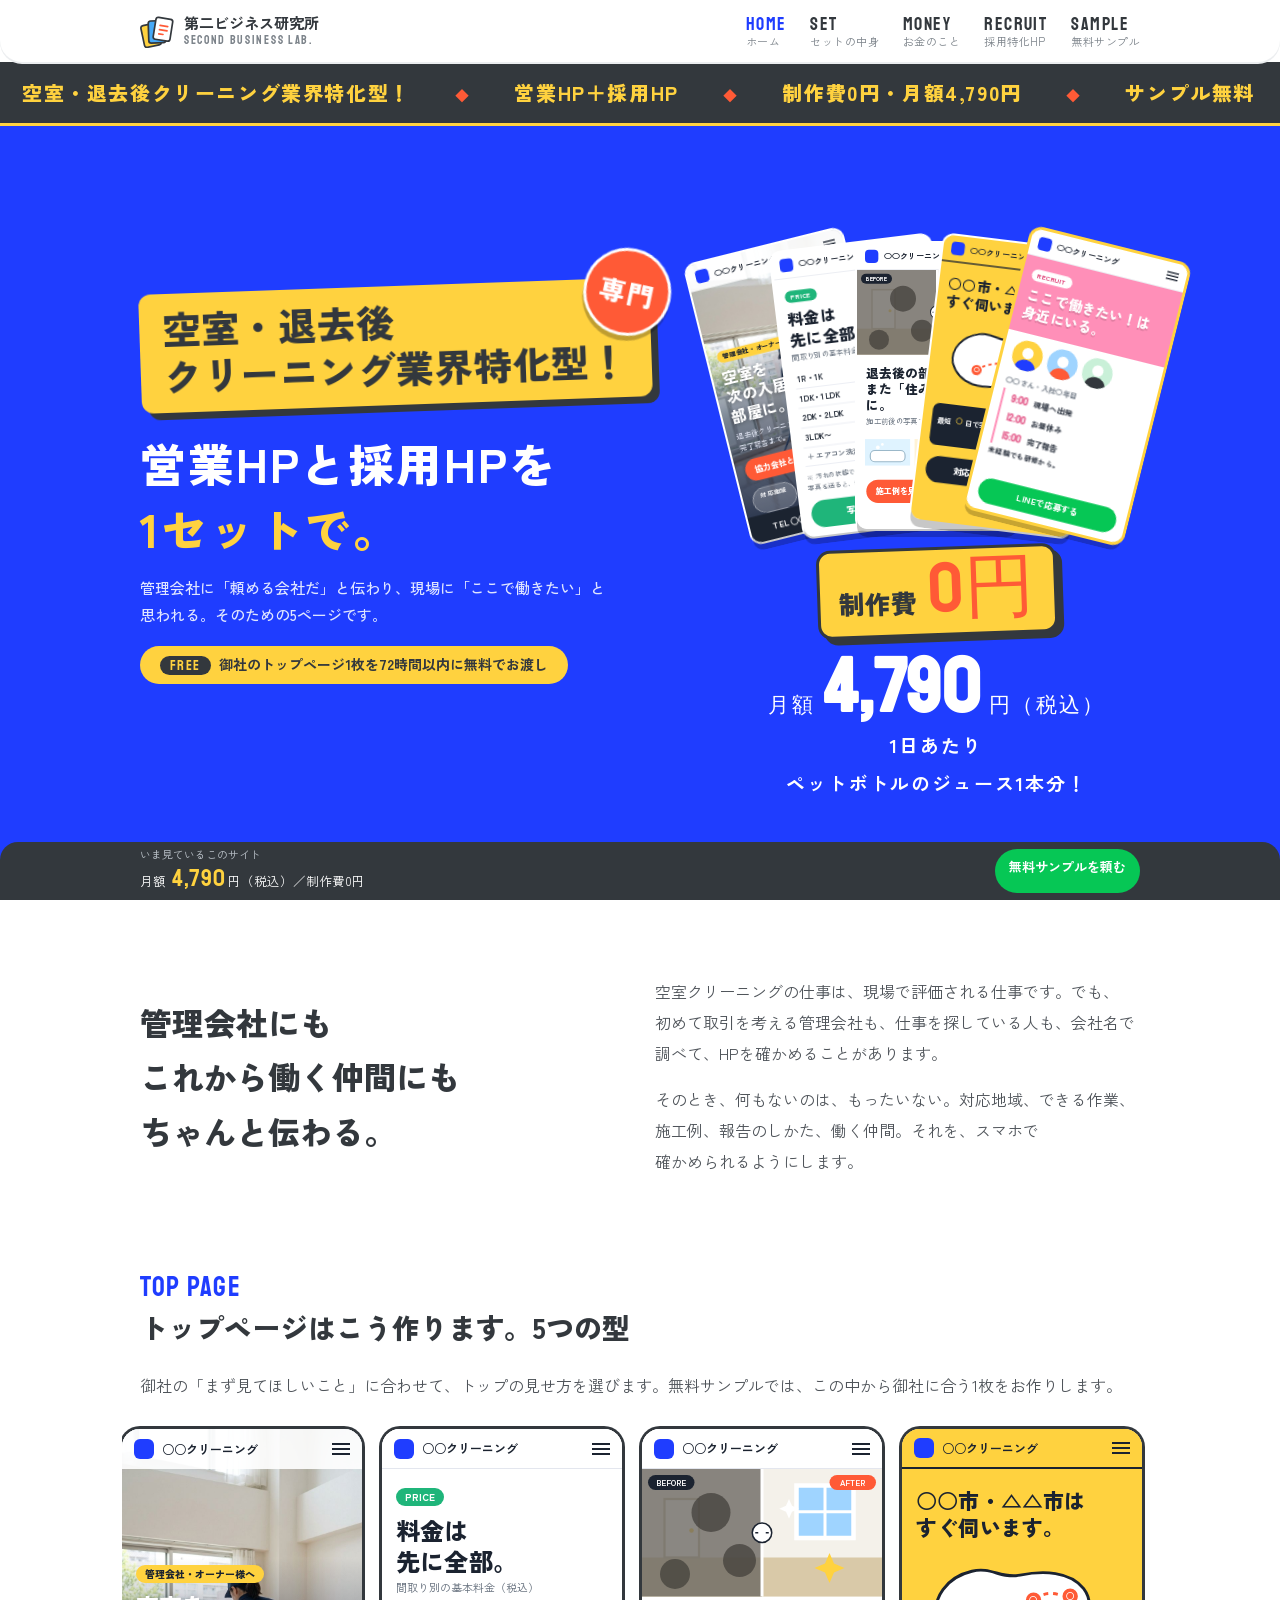
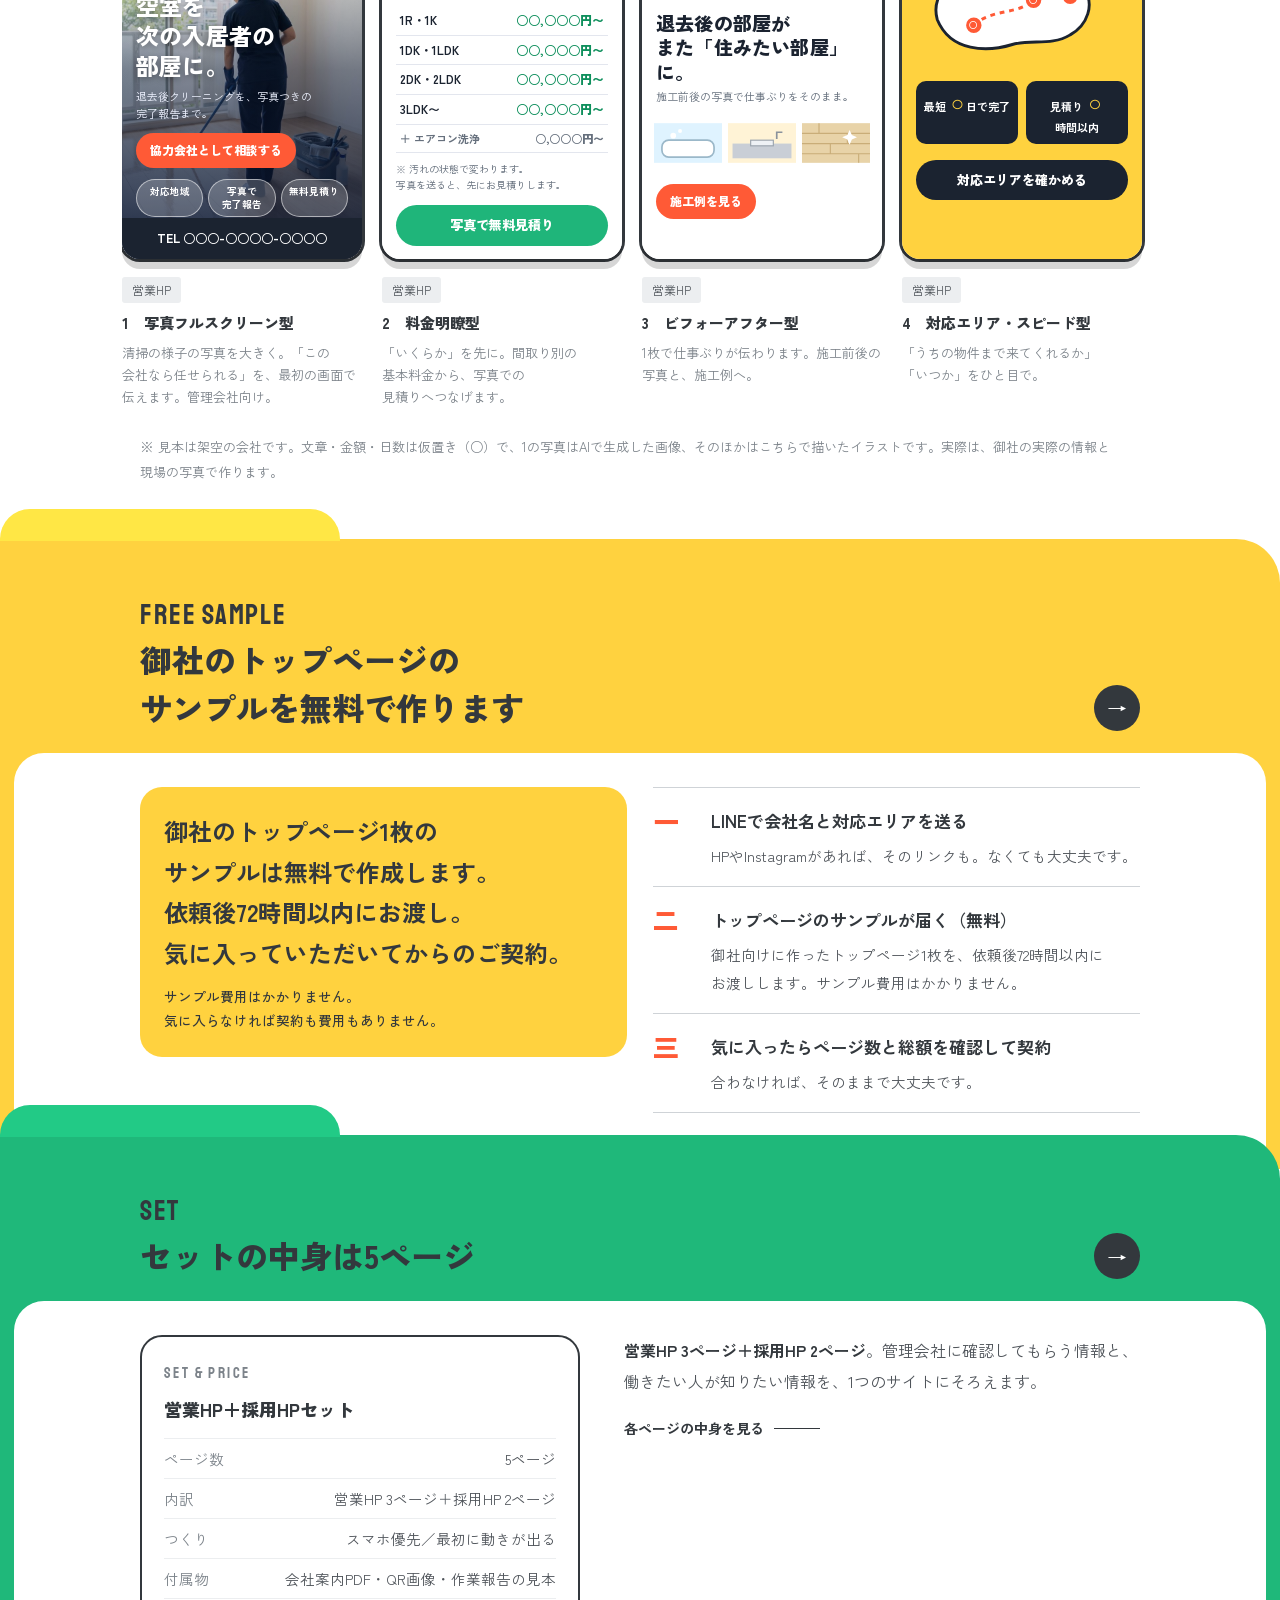
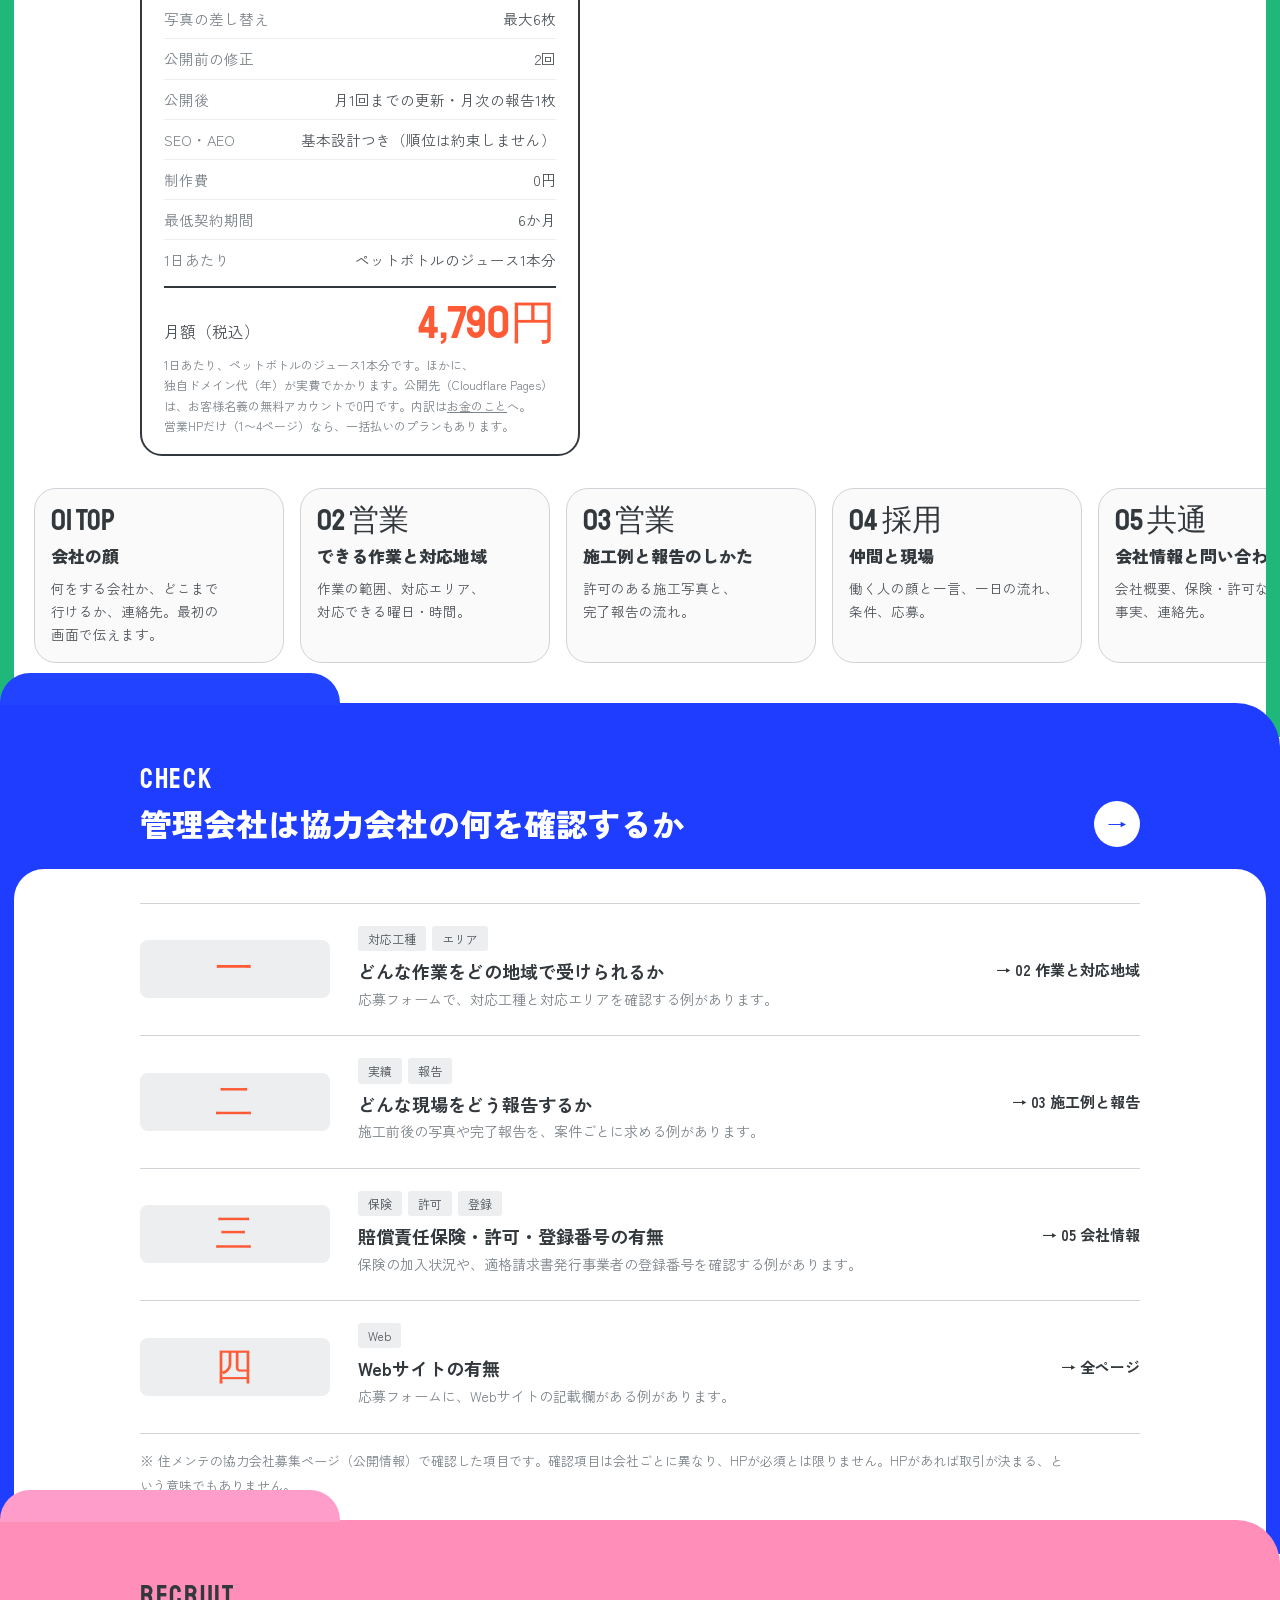
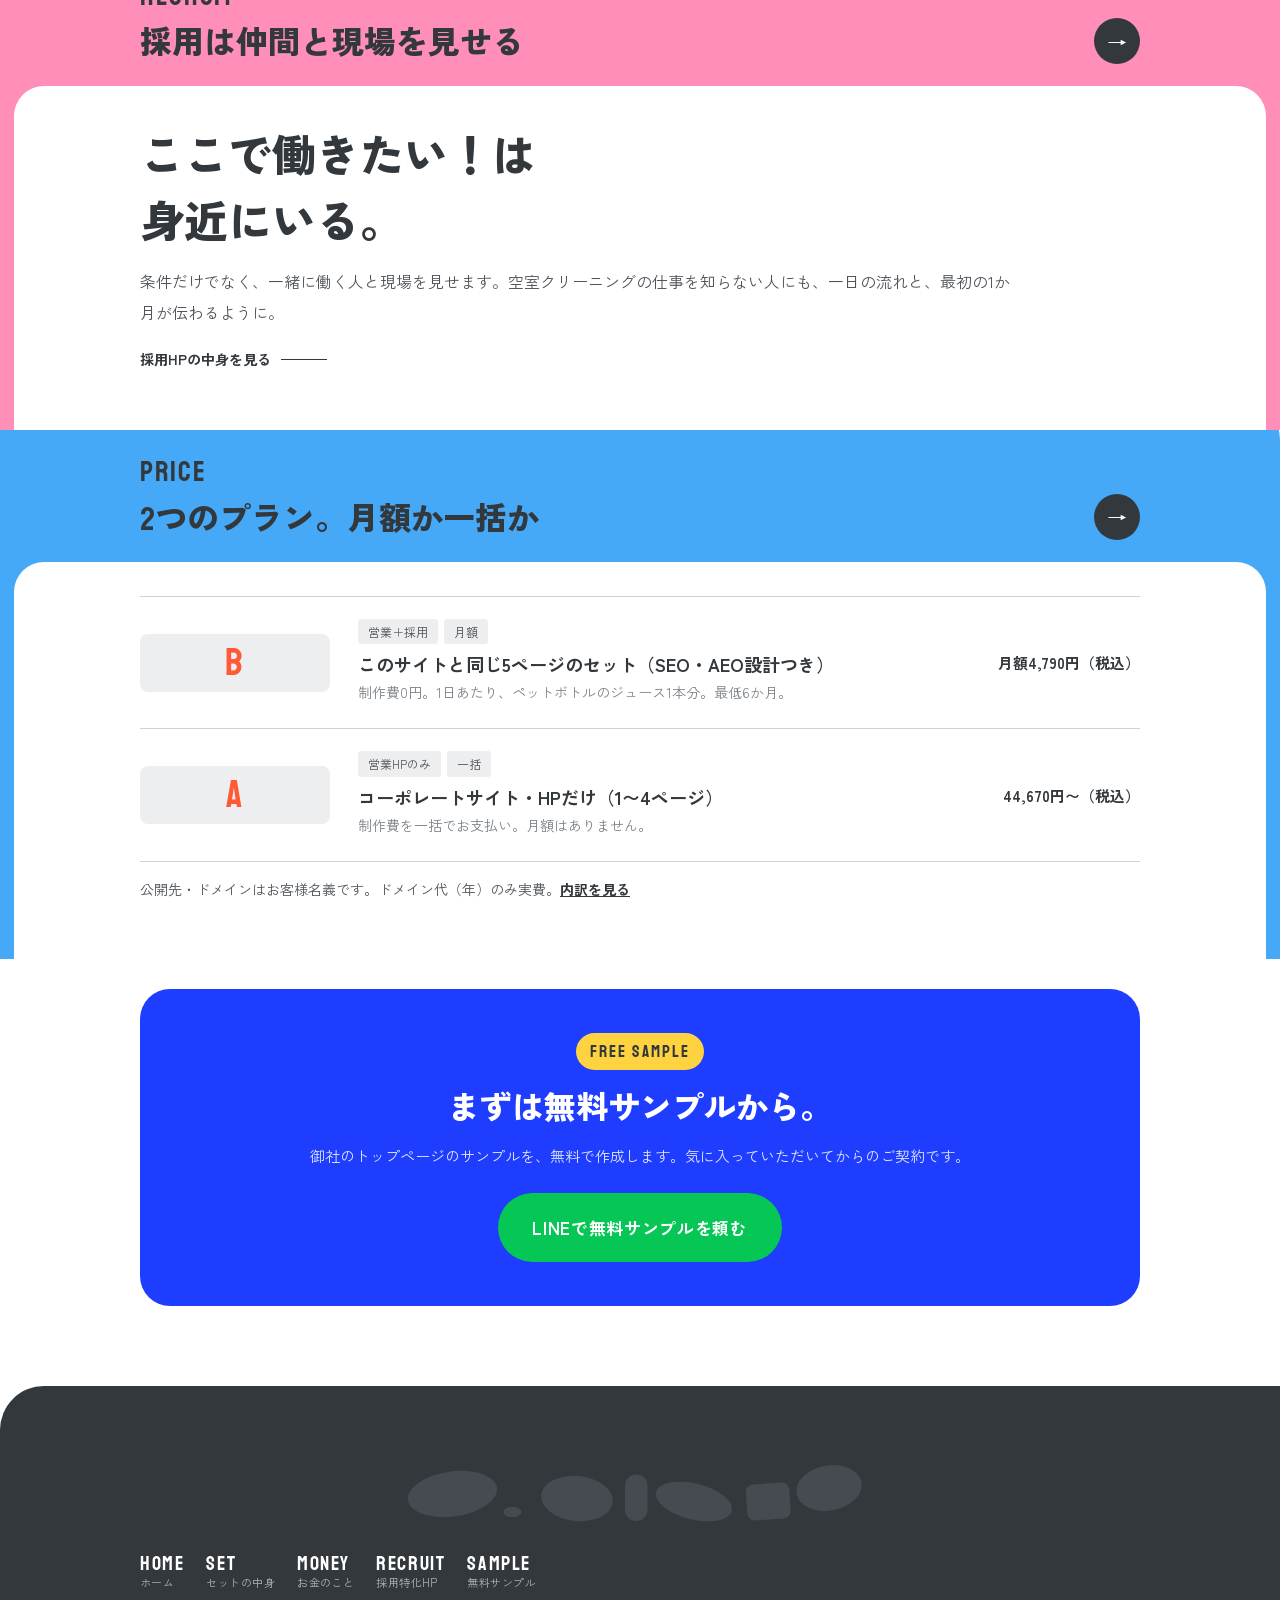
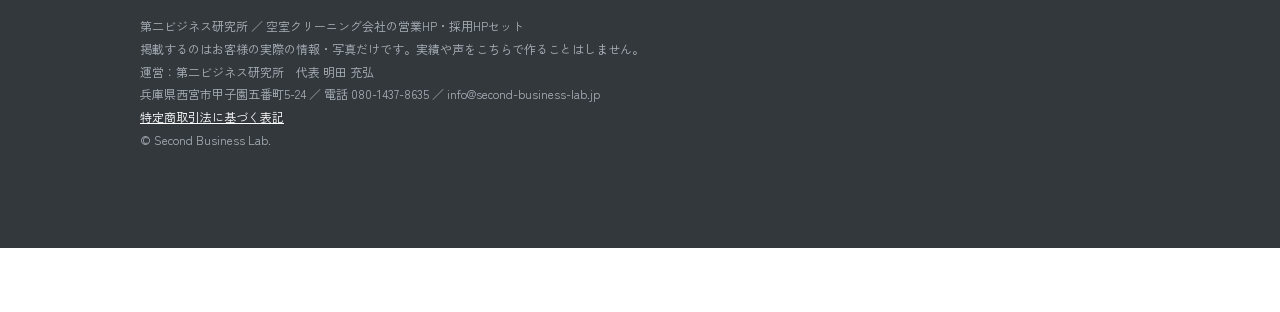
==== commit fab4ec08: "no nb for words" ====
--- a/index.html
+++ b/index.html
@@ -11,12 +11,12 @@
 <link rel="icon" href="data:image/svg+xml,%3Csvg xmlns='http://www.w3.org/2000/svg' viewBox='0 0 40 40'%3E%3Crect width='40' height='40' rx='9' fill='%231f3dff'/%3E%3Crect x='11' y='7' width='18' height='26' rx='3' fill='%23fff'/%3E%3Cpath d='M15 14h10M15 19h10M15 24h6' stroke='%23ff5a36' stroke-width='2.4' stroke-linecap='round'/%3E%3C/svg%3E">
 <link rel="preconnect" href="https://fonts.googleapis.com"><link rel="preconnect" href="https://fonts.gstatic.com" crossorigin>
 <link href="https://fonts.googleapis.com/css2?family=Staatliches&family=Zen+Kaku+Gothic+New:wght@400;500;700;900&display=swap" rel="stylesheet">
-<link rel="stylesheet" href="style.css?v=20261012p">
+<link rel="stylesheet" href="style.css?v=20261012q">
 <script>document.documentElement.className="js"</script>
 </head>
 <body>
 <div id="intro" role="presentation">
-<button class="skip" type="button"><span class="nb">SKIP</span></button>
+<button class="skip" type="button">SKIP</button>
 <div class="beat b1"><p class="sm">その<wbr>部屋</p><p class="big">次の<wbr>入居者の<wbr>ために。</p></div>
 <div class="beat b2"><svg class="room" viewBox="0 0 320 170" aria-hidden="true">
 <rect width="320" height="170" fill="#f4f1ea"/><rect y="118" width="320" height="52" fill="#d9c9a8"/>
@@ -26,83 +26,83 @@
 <g class="spark"><path d="M240 60l6 14 14 6-14 6-6 14-6-14-14-6 14-6z" fill="#ffd23f"/><path d="M70 40l4 9 9 4-9 4-4 9-4-9-9-4 9-4z" fill="#fff"/></g>
 </svg><p class="big">きれいに<wbr>する<wbr>仕事は<br>ちゃんと<wbr>誇れる。</p></div>
 <div class="beat b3"><p class="sm">丁寧な<wbr>仕事なのに</p><p class="big">伝える<wbr>場所が<wbr>ない。</p></div>
-<div class="beat b4"><div class="pair"><span class="tagA">営業HP</span><i>×</i><span class="tagB">採用HP</span></div><p class="big">1<span class="nb">セット</span>で<br>持つ。</p></div>
-<div class="beat b5"><p class="sm">空室<span class="nb">クリーニング</span>会社の</p><p class="big">営業・採用HP<span class="nb">セット</span>。</p><p class="pr"><b>制作費<span class="nb">0円</span></b> ／ 月額<span class="nb">4,790</span>円<wbr>（税込）</p></div>
+<div class="beat b4"><div class="pair"><span class="tagA">営業HP</span><i>×</i><span class="tagB">採用HP</span></div><p class="big">1セットで<br>持つ。</p></div>
+<div class="beat b5"><p class="sm">空室クリーニング会社の</p><p class="big">営業・採用HPセット。</p><p class="pr"><b>制作費0円</b> ／ 月額4,790円<wbr>（税込）</p></div>
 <div class="progress"><i></i></div>
 </div>
 <header class="hd"><div class="wrap">
-<a class="logo" href="index.html"><svg class="mark" viewBox="0 0 40 40" aria-hidden="true"><rect x="3" y="12" width="20" height="26" rx="3" fill="#ffd23f" stroke="#33383d" stroke-width="2" transform="rotate(-12 13 25)"/><rect x="10" y="8" width="20" height="26" rx="3" fill="#46a9f7" stroke="#33383d" stroke-width="2" transform="rotate(-2 20 21)"/><rect x="17" y="5" width="20" height="26" rx="3" fill="#fff" stroke="#33383d" stroke-width="2" transform="rotate(9 27 18)"/><path d="M23 14h9M23 19h9M23 24h5" stroke="#ff5a36" stroke-width="2" stroke-linecap="round" transform="rotate(9 27 18)"/></svg><span>第二<span class="nb">ビジネス</span>研究所<small><span class="nb">SECOND</span> <span class="nb">BUSINESS</span> <span class="nb">LAB.</span></small></span></a>
-<button class="menu-btn" type="button" aria-expanded="false" aria-controls="gnav"><span><span class="nb">MENU</span></span><i></i></button>
-<ul class="nav" id="gnav"><li><a href="index.html" aria-current="page"><span class="nb">HOME</span><span><span class="nb">ホーム</span></span></a></li><li><a href="works.html"><span class="nb">SET</span><span><span class="nb">セット</span>の<wbr>中身</span></a></li><li><a href="price.html"><span class="nb">MONEY</span><span>お金の<wbr>こと</span></a></li><li><a href="recruit.html"><span class="nb">RECRUIT</span><span>採用特化HP</span></a></li><li><a href="contact.html"><span class="nb">SAMPLE</span><span>無料<span class="nb">サンプル</span></span></a></li></ul>
+<a class="logo" href="index.html"><svg class="mark" viewBox="0 0 40 40" aria-hidden="true"><rect x="3" y="12" width="20" height="26" rx="3" fill="#ffd23f" stroke="#33383d" stroke-width="2" transform="rotate(-12 13 25)"/><rect x="10" y="8" width="20" height="26" rx="3" fill="#46a9f7" stroke="#33383d" stroke-width="2" transform="rotate(-2 20 21)"/><rect x="17" y="5" width="20" height="26" rx="3" fill="#fff" stroke="#33383d" stroke-width="2" transform="rotate(9 27 18)"/><path d="M23 14h9M23 19h9M23 24h5" stroke="#ff5a36" stroke-width="2" stroke-linecap="round" transform="rotate(9 27 18)"/></svg><span>第二ビジネス研究所<small>SECOND BUSINESS LAB.</small></span></a>
+<button class="menu-btn" type="button" aria-expanded="false" aria-controls="gnav"><span>MENU</span><i></i></button>
+<ul class="nav" id="gnav"><li><a href="index.html" aria-current="page">HOME<span>ホーム</span></a></li><li><a href="works.html">SET<span>セットの<wbr>中身</span></a></li><li><a href="price.html">MONEY<span>お金の<wbr>こと</span></a></li><li><a href="recruit.html">RECRUIT<span>採用特化HP</span></a></li><li><a href="contact.html">SAMPLE<span>無料サンプル</span></a></li></ul>
 </div></header>
 
 <main>
 <section class="kv" aria-label="空室クリーニング会社の営業HP・採用HPセット">
-<div class="kvband" aria-hidden="true"><div class="track"><span>空室・退去後<span class="nb">クリーニング</span>業界特化型！</span><span>営業HP＋採用HP</span><span>制作費<span class="nb">0円</span>・月額<span class="nb">4,790</span>円</span><span><span class="nb">サンプル</span>無料</span><span>空室・退去後<span class="nb">クリーニング</span>業界特化型！</span><span>営業HP＋採用HP</span><span>制作費<span class="nb">0円</span>・月額<span class="nb">4,790</span>円</span><span><span class="nb">サンプル</span>無料</span></div></div>
+<div class="kvband" aria-hidden="true"><div class="track"><span>空室・退去後クリーニング業界特化型！</span><span>営業HP＋採用HP</span><span>制作費0円・月額4,790円</span><span>サンプル無料</span><span>空室・退去後クリーニング業界特化型！</span><span>営業HP＋採用HP</span><span>制作費0円・月額4,790円</span><span>サンプル無料</span></div></div>
 <div class="wrap kvg">
 <div class="kvl">
-<div class="spec"><span class="stamp" aria-hidden="true">専門</span><p class="spec-t"><span class="nb">空室・退去後</span><br><span class="nb"><span class="nb">クリーニング</span>業界特化型！</span></p></div>
-<h1 class="catch"><span class="nb">営業HPと</span><span class="nb">採用HPを</span><br><em class="nb">1<span class="nb">セット</span>で。</em></h1>
-<p class="kvsub">管理会社に<wbr>「頼める<wbr>会社だ」と<wbr>伝わり、<wbr>現場に<wbr>「ここで<wbr>働きたい」と<wbr>思われる。<wbr>その<wbr>ための<wbr><span class="nb">5ページ</span>です。</p>
-<a class="free" href="#free"><b><span class="nb">FREE</span></b>御社の<wbr><span class="nb">トップページ</span><span class="nb">1枚</span>を<wbr><span class="nb">72時間</span>以内に<wbr>無料で<wbr>お渡し</a>
+<div class="spec"><span class="stamp" aria-hidden="true">専門</span><p class="spec-t"><span class="nb">空室・退去後</span><br><span class="nb">クリーニング業界特化型！</span></p></div>
+<h1 class="catch"><span class="nb">営業HPと</span><span class="nb">採用HPを</span><br><em class="nb">1セットで。</em></h1>
+<p class="kvsub">管理会社に<wbr>「頼める<wbr>会社だ」と<wbr>伝わり、<wbr>現場に<wbr>「ここで<wbr>働きたい」と<wbr>思われる。<wbr>その<wbr>ための<wbr>5ページです。</p>
+<a class="free" href="#free"><b>FREE</b>御社の<wbr>トップページ1枚を<wbr>72時間以内に<wbr>無料で<wbr>お渡し</a>
 </div>
 <div class="kvr">
-<div class="stage" aria-hidden="true"><div class="pg" data-n="1"><div class="mk mk1 ph"><div class="mk-photo"></div><div class="mk-shade"></div><div class="mk-h"><i></i><b>○○<span class="nb">クリーニング</span></b><s></s></div><div class="mk-cp"><span class="mk-tag">管理会社・<span class="nb">オーナー</span>様へ</span><h4>空室を<br>次の<wbr>入居者の<br>部屋に。</h4><p>退去後<span class="nb">クリーニング</span>を、<wbr>写真つきの<wbr>完了報告まで。</p><span class="mk-btn">協力会社と<wbr>して<wbr>相談する</span><div class="mk-pills"><span>対応地域</span><span>写真で<wbr>完了報告</span><span>無料見積り</span></div></div><div class="mk-tel"><span class="nb">TEL</span> ○○○-○○○○-○○○○</div></div></div><div class="pg" data-n="2"><div class="mk mk2"><div class="mk-h"><i></i><b>○○<span class="nb">クリーニング</span></b><s></s></div><div class="mk-top"><span class="mk-tag g"><span class="nb">PRICE</span></span><h4>料金は<br>先に<wbr>全部。</h4><p>間取り別の<wbr>基本料金<wbr>（税込）</p></div><table class="mk-tb"><tr><td>1R・1K</td><td>○○,○○○円〜</td></tr><tr><td><span class="nb">1DK</span>・<span class="nb">1LDK</span></td><td>○○,○○○円〜</td></tr><tr><td><span class="nb">2DK</span>・<span class="nb">2LDK</span></td><td>○○,○○○円〜</td></tr><tr><td><span class="nb">3LDK</span>〜</td><td>○○,○○○円〜</td></tr><tr class="o"><td>＋ <span class="nb">エアコン</span>洗浄</td><td>○,○○○円〜</td></tr></table><p class="mk-note">※ 汚れの<wbr>状態で<wbr>変わります。<br>写真を<wbr>送ると、<wbr>先に<wbr>お見積りします。</p><span class="mk-btn g">写真で<wbr>無料見積り</span></div></div><div class="pg" data-n="3"><div class="mk mk3"><div class="mk-h"><i></i><b>○○<span class="nb">クリーニング</span></b><s></s></div><svg viewBox="0 0 320 170" class="mk-svg " aria-hidden="true"><rect width="320" height="170" fill="#f4f1ea"/><rect y="118" width="320" height="52" fill="#d9c9a8"/><rect x="206" y="22" width="76" height="70" fill="#9fd4ff" stroke="#fff" stroke-width="6"/><path d="M244 22v70M206 57h76" stroke="#fff" stroke-width="4"/><rect x="30" y="40" width="46" height="78" fill="#fff" stroke="#c8bfa8" stroke-width="3"/><circle cx="66" cy="82" r="3" fill="#ffd23f"/><rect width="160" height="170" fill="#6d6a63" opacity=".8"/><circle cx="92" cy="58" r="26" fill="#3f3d38" opacity=".7"/><circle cx="44" cy="140" r="20" fill="#3f3d38" opacity=".7"/><circle cx="130" cy="122" r="22" fill="#3f3d38" opacity=".7"/><path d="M250 112l6 14 14 6-14 6-6 14-6-14-14-6 14-6z" fill="#ffd23f"/><path d="M196 40l4 9 9 4-9 4-4 9-4-9-9-4 9-4z" fill="#fff"/><path d="M160 0v170" stroke="#fff" stroke-width="4"/><circle cx="160" cy="85" r="13" fill="#fff" stroke="#1b2330" stroke-width="2"/><path d="M155 85h-4m18 0h-4" stroke="#1b2330" stroke-width="2"/><rect x="8" y="8" width="62" height="20" rx="10" fill="#1b2330"/><text x="39" y="22" fill="#fff" font-size="11" font-weight="700" text-anchor="middle">BEFORE</text><rect x="250" y="8" width="62" height="20" rx="10" fill="#ff5a36"/><text x="281" y="22" fill="#fff" font-size="11" font-weight="700" text-anchor="middle">AFTER</text></svg><h4>退去後の<wbr>部屋が<br>また<wbr>「住みたい<wbr>部屋」に。</h4><p class="mk-sub">施工前後の<wbr>写真で<wbr>仕事ぶりを<wbr>そのまま。</p><div class="mk-photos"><svg viewBox="0 0 120 70" class="mk-th" aria-hidden="true"><rect width="120" height="70" fill="#dff3ff"/><rect x="14" y="30" width="92" height="30" rx="12" fill="#fff" stroke="#9bb8c9" stroke-width="3"/><circle cx="34" cy="22" r="5" fill="#fff"/><circle cx="46" cy="14" r="3.5" fill="#fff"/></svg><svg viewBox="0 0 120 70" class="mk-th" aria-hidden="true"><rect width="120" height="70" fill="#fff3d6"/><rect x="8" y="36" width="104" height="26" fill="#c9ced6"/><rect x="40" y="30" width="40" height="10" fill="#eef1f5" stroke="#9aa3ad" stroke-width="2"/><path d="M86 28v-12h10" stroke="#8a929c" stroke-width="3" fill="none"/></svg><svg viewBox="0 0 120 70" class="mk-th" aria-hidden="true"><rect width="120" height="70" fill="#e8d3a8"/><path d="M0 18h120M0 36h120M0 54h120M30 0v18M80 18v18M50 36v18M100 54v16" stroke="#c9ad78" stroke-width="2"/><path d="M84 12l4 9 9 4-9 4-4 9-4-9-9-4 9-4z" fill="#fff"/></svg></div><span class="mk-btn">施工例を<wbr>見る</span></div></div><div class="pg" data-n="4"><div class="mk mk4"><div class="mk-h"><i></i><b>○○<span class="nb">クリーニング</span></b><s></s></div><h4>○○市・△△市は<br>すぐ<wbr>伺います。</h4><svg viewBox="0 0 220 120" class="mk-map" aria-hidden="true"><path d="M22 70c-6-22 10-44 36-50 20-5 30 8 50 4 24-5 52-4 66 14 12 16 4 38-14 48-20 12-40 4-60 10-26 8-64 8-78-26z" fill="#fff" stroke="#1b2330" stroke-width="3"/><path d="M60 76c20-18 44-10 62-26 12-10 24-8 34-2" stroke="#ff5a36" stroke-width="3" stroke-dasharray="5 5" fill="none"/><g fill="#ff5a36" stroke="#fff" stroke-width="2"><circle cx="60" cy="76" r="9"/><circle cx="122" cy="50" r="9"/><circle cx="160" cy="46" r="9"/></g><g fill="#fff" font-size="9" font-weight="700" text-anchor="middle"><text x="60" y="79">○</text><text x="122" y="53">○</text><text x="160" y="49">○</text></g></svg><div class="mk-badges"><span>最短 <b>○</b>日で<wbr>完了</span><span>見積り <b>○</b>時間以内</span></div><span class="mk-btn k">対応<span class="nb">エリア</span>を<wbr>確かめる</span></div></div><div class="pg" data-n="5"><div class="mk mk5"><div class="mk-h"><i></i><b>○○<span class="nb">クリーニング</span></b><s></s></div><div class="mk-hero p"><span class="mk-tag w"><span class="nb">RECRUIT</span></span><h4>ここで<wbr>働きたい！は<br>身近に<wbr>いる。</h4></div><div class="mk-avs"><svg viewBox="0 0 60 60" class="mk-av" aria-hidden="true"><rect width="60" height="60" fill="#ffd23f"/><circle cx="30" cy="25" r="11" fill="#fff"/><path d="M8 60c2-16 12-22 22-22s20 6 22 22z" fill="#1f3dff"/></svg><svg viewBox="0 0 60 60" class="mk-av" aria-hidden="true"><rect width="60" height="60" fill="#9fd4ff"/><circle cx="30" cy="25" r="11" fill="#fff"/><path d="M8 60c2-16 12-22 22-22s20 6 22 22z" fill="#ff5a36"/></svg><svg viewBox="0 0 60 60" class="mk-av" aria-hidden="true"><rect width="60" height="60" fill="#c9f0d8"/><circle cx="30" cy="25" r="11" fill="#fff"/><path d="M8 60c2-16 12-22 22-22s20 6 22 22z" fill="#33383d"/></svg><p>○○さん・入社○年目</p></div><ol class="mk-tl"><li><b>9:00</b>現場へ<wbr>出発</li><li><b>12:00</b>お昼休み</li><li><b>15:00</b>完了報告</li></ol><p class="mk-sub">未経験でも<wbr>研修から。</p><span class="mk-line"><span class="nb">LINE</span>で<wbr>応募する</span></div></div></div>
-<div class="zero"><span>制作費</span><b><span class="nb">0円</span></b></div>
-<div class="yen en"><small class="mo">月額</small><b><span class="nb">4,790</span></b><small>円<wbr>（税込）</small></div>
-<p class="say"><span class="nb">1日</span>あたり<br><span class="nb">ペットボトル</span>の<wbr><span class="nb">ジュース</span>1本分！</p>
+<div class="stage" aria-hidden="true"><div class="pg" data-n="1"><div class="mk mk1 ph"><div class="mk-photo"></div><div class="mk-shade"></div><div class="mk-h"><i></i><b>○○クリーニング</b><s></s></div><div class="mk-cp"><span class="mk-tag">管理会社・オーナー様へ</span><h4>空室を<br>次の<wbr>入居者の<br>部屋に。</h4><p>退去後クリーニングを、<wbr>写真つきの<wbr>完了報告まで。</p><span class="mk-btn">協力会社と<wbr>して<wbr>相談する</span><div class="mk-pills"><span>対応地域</span><span>写真で<wbr>完了報告</span><span>無料見積り</span></div></div><div class="mk-tel">TEL ○○○-○○○○-○○○○</div></div></div><div class="pg" data-n="2"><div class="mk mk2"><div class="mk-h"><i></i><b>○○クリーニング</b><s></s></div><div class="mk-top"><span class="mk-tag g">PRICE</span><h4>料金は<br>先に<wbr>全部。</h4><p>間取り別の<wbr>基本料金<wbr>（税込）</p></div><table class="mk-tb"><tr><td>1R・1K</td><td>○○,○○○円〜</td></tr><tr><td>1DK・1LDK</td><td>○○,○○○円〜</td></tr><tr><td>2DK・2LDK</td><td>○○,○○○円〜</td></tr><tr><td>3LDK〜</td><td>○○,○○○円〜</td></tr><tr class="o"><td>＋ エアコン洗浄</td><td>○,○○○円〜</td></tr></table><p class="mk-note">※ 汚れの<wbr>状態で<wbr>変わります。<br>写真を<wbr>送ると、<wbr>先に<wbr>お見積りします。</p><span class="mk-btn g">写真で<wbr>無料見積り</span></div></div><div class="pg" data-n="3"><div class="mk mk3"><div class="mk-h"><i></i><b>○○クリーニング</b><s></s></div><svg viewBox="0 0 320 170" class="mk-svg " aria-hidden="true"><rect width="320" height="170" fill="#f4f1ea"/><rect y="118" width="320" height="52" fill="#d9c9a8"/><rect x="206" y="22" width="76" height="70" fill="#9fd4ff" stroke="#fff" stroke-width="6"/><path d="M244 22v70M206 57h76" stroke="#fff" stroke-width="4"/><rect x="30" y="40" width="46" height="78" fill="#fff" stroke="#c8bfa8" stroke-width="3"/><circle cx="66" cy="82" r="3" fill="#ffd23f"/><rect width="160" height="170" fill="#6d6a63" opacity=".8"/><circle cx="92" cy="58" r="26" fill="#3f3d38" opacity=".7"/><circle cx="44" cy="140" r="20" fill="#3f3d38" opacity=".7"/><circle cx="130" cy="122" r="22" fill="#3f3d38" opacity=".7"/><path d="M250 112l6 14 14 6-14 6-6 14-6-14-14-6 14-6z" fill="#ffd23f"/><path d="M196 40l4 9 9 4-9 4-4 9-4-9-9-4 9-4z" fill="#fff"/><path d="M160 0v170" stroke="#fff" stroke-width="4"/><circle cx="160" cy="85" r="13" fill="#fff" stroke="#1b2330" stroke-width="2"/><path d="M155 85h-4m18 0h-4" stroke="#1b2330" stroke-width="2"/><rect x="8" y="8" width="62" height="20" rx="10" fill="#1b2330"/><text x="39" y="22" fill="#fff" font-size="11" font-weight="700" text-anchor="middle">BEFORE</text><rect x="250" y="8" width="62" height="20" rx="10" fill="#ff5a36"/><text x="281" y="22" fill="#fff" font-size="11" font-weight="700" text-anchor="middle">AFTER</text></svg><h4>退去後の<wbr>部屋が<br>また<wbr>「住みたい<wbr>部屋」に。</h4><p class="mk-sub">施工前後の<wbr>写真で<wbr>仕事ぶりを<wbr>そのまま。</p><div class="mk-photos"><svg viewBox="0 0 120 70" class="mk-th" aria-hidden="true"><rect width="120" height="70" fill="#dff3ff"/><rect x="14" y="30" width="92" height="30" rx="12" fill="#fff" stroke="#9bb8c9" stroke-width="3"/><circle cx="34" cy="22" r="5" fill="#fff"/><circle cx="46" cy="14" r="3.5" fill="#fff"/></svg><svg viewBox="0 0 120 70" class="mk-th" aria-hidden="true"><rect width="120" height="70" fill="#fff3d6"/><rect x="8" y="36" width="104" height="26" fill="#c9ced6"/><rect x="40" y="30" width="40" height="10" fill="#eef1f5" stroke="#9aa3ad" stroke-width="2"/><path d="M86 28v-12h10" stroke="#8a929c" stroke-width="3" fill="none"/></svg><svg viewBox="0 0 120 70" class="mk-th" aria-hidden="true"><rect width="120" height="70" fill="#e8d3a8"/><path d="M0 18h120M0 36h120M0 54h120M30 0v18M80 18v18M50 36v18M100 54v16" stroke="#c9ad78" stroke-width="2"/><path d="M84 12l4 9 9 4-9 4-4 9-4-9-9-4 9-4z" fill="#fff"/></svg></div><span class="mk-btn">施工例を<wbr>見る</span></div></div><div class="pg" data-n="4"><div class="mk mk4"><div class="mk-h"><i></i><b>○○クリーニング</b><s></s></div><h4>○○市・△△市は<br>すぐ<wbr>伺います。</h4><svg viewBox="0 0 220 120" class="mk-map" aria-hidden="true"><path d="M22 70c-6-22 10-44 36-50 20-5 30 8 50 4 24-5 52-4 66 14 12 16 4 38-14 48-20 12-40 4-60 10-26 8-64 8-78-26z" fill="#fff" stroke="#1b2330" stroke-width="3"/><path d="M60 76c20-18 44-10 62-26 12-10 24-8 34-2" stroke="#ff5a36" stroke-width="3" stroke-dasharray="5 5" fill="none"/><g fill="#ff5a36" stroke="#fff" stroke-width="2"><circle cx="60" cy="76" r="9"/><circle cx="122" cy="50" r="9"/><circle cx="160" cy="46" r="9"/></g><g fill="#fff" font-size="9" font-weight="700" text-anchor="middle"><text x="60" y="79">○</text><text x="122" y="53">○</text><text x="160" y="49">○</text></g></svg><div class="mk-badges"><span>最短 <b>○</b>日で<wbr>完了</span><span>見積り <b>○</b>時間以内</span></div><span class="mk-btn k">対応エリアを<wbr>確かめる</span></div></div><div class="pg" data-n="5"><div class="mk mk5"><div class="mk-h"><i></i><b>○○クリーニング</b><s></s></div><div class="mk-hero p"><span class="mk-tag w">RECRUIT</span><h4>ここで<wbr>働きたい！は<br>身近に<wbr>いる。</h4></div><div class="mk-avs"><svg viewBox="0 0 60 60" class="mk-av" aria-hidden="true"><rect width="60" height="60" fill="#ffd23f"/><circle cx="30" cy="25" r="11" fill="#fff"/><path d="M8 60c2-16 12-22 22-22s20 6 22 22z" fill="#1f3dff"/></svg><svg viewBox="0 0 60 60" class="mk-av" aria-hidden="true"><rect width="60" height="60" fill="#9fd4ff"/><circle cx="30" cy="25" r="11" fill="#fff"/><path d="M8 60c2-16 12-22 22-22s20 6 22 22z" fill="#ff5a36"/></svg><svg viewBox="0 0 60 60" class="mk-av" aria-hidden="true"><rect width="60" height="60" fill="#c9f0d8"/><circle cx="30" cy="25" r="11" fill="#fff"/><path d="M8 60c2-16 12-22 22-22s20 6 22 22z" fill="#33383d"/></svg><p>○○さん・入社○年目</p></div><ol class="mk-tl"><li><b>9:00</b>現場へ<wbr>出発</li><li><b>12:00</b>お昼休み</li><li><b>15:00</b>完了報告</li></ol><p class="mk-sub">未経験でも<wbr>研修から。</p><span class="mk-line">LINEで<wbr>応募する</span></div></div></div>
+<div class="zero"><span>制作費</span><b>0円</b></div>
+<div class="yen en"><small class="mo">月額</small><b>4,790</b><small>円<wbr>（税込）</small></div>
+<p class="say">1日あたり<br>ペットボトルの<wbr>ジュース1本分！</p>
 </div>
 </div></section>
 
 <section class="intro"><div class="wrap">
 <p class="stmt rv">管理会社にも<br>これから<wbr>働く<wbr>仲間にも<br>ちゃんと<wbr>伝わる。</p>
 <div class="lead rv">
-<p>空室<span class="nb">クリーニング</span>の<wbr>仕事は、<wbr>現場で<wbr>評価される<wbr>仕事です。<wbr>でも、<wbr>初めて<wbr>取引を<wbr>考える<wbr>管理会社も、<wbr>仕事を<wbr>探している<wbr>人も、<wbr>会社名で<wbr>調べて、<wbr>HPを<wbr>確かめる<wbr>ことがあります。</p>
-<p>その<wbr>とき、<wbr>何も<wbr>ないのは、<wbr>もったいない。<wbr>対応地域、<wbr>できる<wbr>作業、<wbr>施工例、<wbr>報告の<wbr>しかた、<wbr>働く<wbr>仲間。<wbr>それを、<wbr><span class="nb">スマホ</span>で<wbr>確かめられるようにします。</p>
+<p>空室クリーニングの<wbr>仕事は、<wbr>現場で<wbr>評価される<wbr>仕事です。<wbr>でも、<wbr>初めて<wbr>取引を<wbr>考える<wbr>管理会社も、<wbr>仕事を<wbr>探している<wbr>人も、<wbr>会社名で<wbr>調べて、<wbr>HPを<wbr>確かめる<wbr>ことがあります。</p>
+<p>その<wbr>とき、<wbr>何も<wbr>ないのは、<wbr>もったいない。<wbr>対応地域、<wbr>できる<wbr>作業、<wbr>施工例、<wbr>報告の<wbr>しかた、<wbr>働く<wbr>仲間。<wbr>それを、<wbr>スマホで<wbr>確かめられるようにします。</p>
 </div></div></section>
 
-<section class="tops" id="tops"><div class="wrap"><div class="sec-h"><span class="en"><span class="nb">TOP</span> <span class="nb">PAGE</span></span><h2><span class="nb">トップページ</span>は<wbr>こう<wbr>作ります。<wbr>5つの<wbr>型</h2></div><div class="lead rv"><p>御社の<wbr>「まず<wbr>見てほしい<wbr>こと」に<wbr>合わせて、<wbr><span class="nb">トップ</span>の<wbr>見せ方を<wbr>選びます。<wbr>無料<span class="nb">サンプル</span>では、<wbr>この<wbr>中から<wbr>御社に<wbr>合う<wbr><span class="nb">1枚</span>を<wbr>お作りします。</p></div><div class="mkrail"><figure class="mkfig rv"><div class="mkbox"><div class="mk mk1 ph"><div class="mk-photo"></div><div class="mk-shade"></div><div class="mk-h"><i></i><b>○○<span class="nb">クリーニング</span></b><s></s></div><div class="mk-cp"><span class="mk-tag">管理会社・<span class="nb">オーナー</span>様へ</span><h4>空室を<br>次の<wbr>入居者の<br>部屋に。</h4><p>退去後<span class="nb">クリーニング</span>を、<wbr>写真つきの<wbr>完了報告まで。</p><span class="mk-btn">協力会社と<wbr>して<wbr>相談する</span><div class="mk-pills"><span>対応地域</span><span>写真で<wbr>完了報告</span><span>無料見積り</span></div></div><div class="mk-tel"><span class="nb">TEL</span> ○○○-○○○○-○○○○</div></div></div><figcaption><span class="tag">営業HP</span><b>1　写真<span class="nb">フルスクリーン</span>型</b><span class="d">清掃の<wbr>様子の<wbr>写真を<wbr>大きく。<wbr>「この<wbr>会社なら<wbr>任せられる」を、<wbr>最初の<wbr>画面で<wbr>伝えます。<wbr>管理会社向け。</span></figcaption></figure><figure class="mkfig rv"><div class="mkbox"><div class="mk mk2"><div class="mk-h"><i></i><b>○○<span class="nb">クリーニング</span></b><s></s></div><div class="mk-top"><span class="mk-tag g"><span class="nb">PRICE</span></span><h4>料金は<br>先に<wbr>全部。</h4><p>間取り別の<wbr>基本料金<wbr>（税込）</p></div><table class="mk-tb"><tr><td>1R・1K</td><td>○○,○○○円〜</td></tr><tr><td><span class="nb">1DK</span>・<span class="nb">1LDK</span></td><td>○○,○○○円〜</td></tr><tr><td><span class="nb">2DK</span>・<span class="nb">2LDK</span></td><td>○○,○○○円〜</td></tr><tr><td><span class="nb">3LDK</span>〜</td><td>○○,○○○円〜</td></tr><tr class="o"><td>＋ <span class="nb">エアコン</span>洗浄</td><td>○,○○○円〜</td></tr></table><p class="mk-note">※ 汚れの<wbr>状態で<wbr>変わります。<br>写真を<wbr>送ると、<wbr>先に<wbr>お見積りします。</p><span class="mk-btn g">写真で<wbr>無料見積り</span></div></div><figcaption><span class="tag">営業HP</span><b>2　料金明瞭型</b><span class="d">「いくらか」を<wbr>先に。<wbr>間取り別の<wbr>基本料金から、<wbr>写真での<wbr>見積りへ<wbr>つなげます。</span></figcaption></figure><figure class="mkfig rv"><div class="mkbox"><div class="mk mk3"><div class="mk-h"><i></i><b>○○<span class="nb">クリーニング</span></b><s></s></div><svg viewBox="0 0 320 170" class="mk-svg " aria-hidden="true"><rect width="320" height="170" fill="#f4f1ea"/><rect y="118" width="320" height="52" fill="#d9c9a8"/><rect x="206" y="22" width="76" height="70" fill="#9fd4ff" stroke="#fff" stroke-width="6"/><path d="M244 22v70M206 57h76" stroke="#fff" stroke-width="4"/><rect x="30" y="40" width="46" height="78" fill="#fff" stroke="#c8bfa8" stroke-width="3"/><circle cx="66" cy="82" r="3" fill="#ffd23f"/><rect width="160" height="170" fill="#6d6a63" opacity=".8"/><circle cx="92" cy="58" r="26" fill="#3f3d38" opacity=".7"/><circle cx="44" cy="140" r="20" fill="#3f3d38" opacity=".7"/><circle cx="130" cy="122" r="22" fill="#3f3d38" opacity=".7"/><path d="M250 112l6 14 14 6-14 6-6 14-6-14-14-6 14-6z" fill="#ffd23f"/><path d="M196 40l4 9 9 4-9 4-4 9-4-9-9-4 9-4z" fill="#fff"/><path d="M160 0v170" stroke="#fff" stroke-width="4"/><circle cx="160" cy="85" r="13" fill="#fff" stroke="#1b2330" stroke-width="2"/><path d="M155 85h-4m18 0h-4" stroke="#1b2330" stroke-width="2"/><rect x="8" y="8" width="62" height="20" rx="10" fill="#1b2330"/><text x="39" y="22" fill="#fff" font-size="11" font-weight="700" text-anchor="middle">BEFORE</text><rect x="250" y="8" width="62" height="20" rx="10" fill="#ff5a36"/><text x="281" y="22" fill="#fff" font-size="11" font-weight="700" text-anchor="middle">AFTER</text></svg><h4>退去後の<wbr>部屋が<br>また<wbr>「住みたい<wbr>部屋」に。</h4><p class="mk-sub">施工前後の<wbr>写真で<wbr>仕事ぶりを<wbr>そのまま。</p><div class="mk-photos"><svg viewBox="0 0 120 70" class="mk-th" aria-hidden="true"><rect width="120" height="70" fill="#dff3ff"/><rect x="14" y="30" width="92" height="30" rx="12" fill="#fff" stroke="#9bb8c9" stroke-width="3"/><circle cx="34" cy="22" r="5" fill="#fff"/><circle cx="46" cy="14" r="3.5" fill="#fff"/></svg><svg viewBox="0 0 120 70" class="mk-th" aria-hidden="true"><rect width="120" height="70" fill="#fff3d6"/><rect x="8" y="36" width="104" height="26" fill="#c9ced6"/><rect x="40" y="30" width="40" height="10" fill="#eef1f5" stroke="#9aa3ad" stroke-width="2"/><path d="M86 28v-12h10" stroke="#8a929c" stroke-width="3" fill="none"/></svg><svg viewBox="0 0 120 70" class="mk-th" aria-hidden="true"><rect width="120" height="70" fill="#e8d3a8"/><path d="M0 18h120M0 36h120M0 54h120M30 0v18M80 18v18M50 36v18M100 54v16" stroke="#c9ad78" stroke-width="2"/><path d="M84 12l4 9 9 4-9 4-4 9-4-9-9-4 9-4z" fill="#fff"/></svg></div><span class="mk-btn">施工例を<wbr>見る</span></div></div><figcaption><span class="tag">営業HP</span><b>3　<span class="nb">ビフォーアフター</span>型</b><span class="d"><span class="nb">1枚</span>で<wbr>仕事ぶりが<wbr>伝わります。<wbr>施工前後の<wbr>写真と、<wbr>施工例へ。</span></figcaption></figure><figure class="mkfig rv"><div class="mkbox"><div class="mk mk4"><div class="mk-h"><i></i><b>○○<span class="nb">クリーニング</span></b><s></s></div><h4>○○市・△△市は<br>すぐ<wbr>伺います。</h4><svg viewBox="0 0 220 120" class="mk-map" aria-hidden="true"><path d="M22 70c-6-22 10-44 36-50 20-5 30 8 50 4 24-5 52-4 66 14 12 16 4 38-14 48-20 12-40 4-60 10-26 8-64 8-78-26z" fill="#fff" stroke="#1b2330" stroke-width="3"/><path d="M60 76c20-18 44-10 62-26 12-10 24-8 34-2" stroke="#ff5a36" stroke-width="3" stroke-dasharray="5 5" fill="none"/><g fill="#ff5a36" stroke="#fff" stroke-width="2"><circle cx="60" cy="76" r="9"/><circle cx="122" cy="50" r="9"/><circle cx="160" cy="46" r="9"/></g><g fill="#fff" font-size="9" font-weight="700" text-anchor="middle"><text x="60" y="79">○</text><text x="122" y="53">○</text><text x="160" y="49">○</text></g></svg><div class="mk-badges"><span>最短 <b>○</b>日で<wbr>完了</span><span>見積り <b>○</b>時間以内</span></div><span class="mk-btn k">対応<span class="nb">エリア</span>を<wbr>確かめる</span></div></div><figcaption><span class="tag">営業HP</span><b>4　対応<span class="nb">エリア</span>・<span class="nb">スピード</span>型</b><span class="d">「うちの<wbr>物件まで<wbr>来てくれるか」<wbr>「いつか」を<wbr>ひと目で。</span></figcaption></figure><figure class="mkfig rv"><div class="mkbox"><div class="mk mk5"><div class="mk-h"><i></i><b>○○<span class="nb">クリーニング</span></b><s></s></div><div class="mk-hero p"><span class="mk-tag w"><span class="nb">RECRUIT</span></span><h4>ここで<wbr>働きたい！は<br>身近に<wbr>いる。</h4></div><div class="mk-avs"><svg viewBox="0 0 60 60" class="mk-av" aria-hidden="true"><rect width="60" height="60" fill="#ffd23f"/><circle cx="30" cy="25" r="11" fill="#fff"/><path d="M8 60c2-16 12-22 22-22s20 6 22 22z" fill="#1f3dff"/></svg><svg viewBox="0 0 60 60" class="mk-av" aria-hidden="true"><rect width="60" height="60" fill="#9fd4ff"/><circle cx="30" cy="25" r="11" fill="#fff"/><path d="M8 60c2-16 12-22 22-22s20 6 22 22z" fill="#ff5a36"/></svg><svg viewBox="0 0 60 60" class="mk-av" aria-hidden="true"><rect width="60" height="60" fill="#c9f0d8"/><circle cx="30" cy="25" r="11" fill="#fff"/><path d="M8 60c2-16 12-22 22-22s20 6 22 22z" fill="#33383d"/></svg><p>○○さん・入社○年目</p></div><ol class="mk-tl"><li><b>9:00</b>現場へ<wbr>出発</li><li><b>12:00</b>お昼休み</li><li><b>15:00</b>完了報告</li></ol><p class="mk-sub">未経験でも<wbr>研修から。</p><span class="mk-line"><span class="nb">LINE</span>で<wbr>応募する</span></div></div><figcaption><span class="tag">採用HP</span><b>5　採用型</b><span class="d">仲間と<wbr>一日の<wbr>流れ。<wbr>応募の<wbr>入口は、<wbr><span class="nb">LINE</span>か<wbr>電話の<wbr>1つに<wbr>絞ります。</span></figcaption></figure></div><p class="mkfoot">※ 見本は<wbr>架空の<wbr>会社です。<wbr>文章・金額・日数は<wbr>仮置き<wbr>（○）で、<wbr>1の<wbr>写真は<wbr>AIで<wbr>生成した<wbr>画像、<wbr>その<wbr>ほかは<wbr>こちらで<wbr>描いた<wbr><span class="nb">イラスト</span>です。<wbr>実際は、<wbr>御社の<wbr>実際の<wbr>情報と<wbr>現場の<wbr>写真で<wbr>作ります。</p></div></section>
+<section class="tops" id="tops"><div class="wrap"><div class="sec-h"><span class="en">TOP PAGE</span><h2>トップページは<wbr>こう<wbr>作ります。<wbr>5つの<wbr>型</h2></div><div class="lead rv"><p>御社の<wbr>「まず<wbr>見てほしい<wbr>こと」に<wbr>合わせて、<wbr>トップの<wbr>見せ方を<wbr>選びます。<wbr>無料サンプルでは、<wbr>この<wbr>中から<wbr>御社に<wbr>合う<wbr>1枚を<wbr>お作りします。</p></div><div class="mkrail"><figure class="mkfig rv"><div class="mkbox"><div class="mk mk1 ph"><div class="mk-photo"></div><div class="mk-shade"></div><div class="mk-h"><i></i><b>○○クリーニング</b><s></s></div><div class="mk-cp"><span class="mk-tag">管理会社・オーナー様へ</span><h4>空室を<br>次の<wbr>入居者の<br>部屋に。</h4><p>退去後クリーニングを、<wbr>写真つきの<wbr>完了報告まで。</p><span class="mk-btn">協力会社と<wbr>して<wbr>相談する</span><div class="mk-pills"><span>対応地域</span><span>写真で<wbr>完了報告</span><span>無料見積り</span></div></div><div class="mk-tel">TEL ○○○-○○○○-○○○○</div></div></div><figcaption><span class="tag">営業HP</span><b>1　写真フルスクリーン型</b><span class="d">清掃の<wbr>様子の<wbr>写真を<wbr>大きく。<wbr>「この<wbr>会社なら<wbr>任せられる」を、<wbr>最初の<wbr>画面で<wbr>伝えます。<wbr>管理会社向け。</span></figcaption></figure><figure class="mkfig rv"><div class="mkbox"><div class="mk mk2"><div class="mk-h"><i></i><b>○○クリーニング</b><s></s></div><div class="mk-top"><span class="mk-tag g">PRICE</span><h4>料金は<br>先に<wbr>全部。</h4><p>間取り別の<wbr>基本料金<wbr>（税込）</p></div><table class="mk-tb"><tr><td>1R・1K</td><td>○○,○○○円〜</td></tr><tr><td>1DK・1LDK</td><td>○○,○○○円〜</td></tr><tr><td>2DK・2LDK</td><td>○○,○○○円〜</td></tr><tr><td>3LDK〜</td><td>○○,○○○円〜</td></tr><tr class="o"><td>＋ エアコン洗浄</td><td>○,○○○円〜</td></tr></table><p class="mk-note">※ 汚れの<wbr>状態で<wbr>変わります。<br>写真を<wbr>送ると、<wbr>先に<wbr>お見積りします。</p><span class="mk-btn g">写真で<wbr>無料見積り</span></div></div><figcaption><span class="tag">営業HP</span><b>2　料金明瞭型</b><span class="d">「いくらか」を<wbr>先に。<wbr>間取り別の<wbr>基本料金から、<wbr>写真での<wbr>見積りへ<wbr>つなげます。</span></figcaption></figure><figure class="mkfig rv"><div class="mkbox"><div class="mk mk3"><div class="mk-h"><i></i><b>○○クリーニング</b><s></s></div><svg viewBox="0 0 320 170" class="mk-svg " aria-hidden="true"><rect width="320" height="170" fill="#f4f1ea"/><rect y="118" width="320" height="52" fill="#d9c9a8"/><rect x="206" y="22" width="76" height="70" fill="#9fd4ff" stroke="#fff" stroke-width="6"/><path d="M244 22v70M206 57h76" stroke="#fff" stroke-width="4"/><rect x="30" y="40" width="46" height="78" fill="#fff" stroke="#c8bfa8" stroke-width="3"/><circle cx="66" cy="82" r="3" fill="#ffd23f"/><rect width="160" height="170" fill="#6d6a63" opacity=".8"/><circle cx="92" cy="58" r="26" fill="#3f3d38" opacity=".7"/><circle cx="44" cy="140" r="20" fill="#3f3d38" opacity=".7"/><circle cx="130" cy="122" r="22" fill="#3f3d38" opacity=".7"/><path d="M250 112l6 14 14 6-14 6-6 14-6-14-14-6 14-6z" fill="#ffd23f"/><path d="M196 40l4 9 9 4-9 4-4 9-4-9-9-4 9-4z" fill="#fff"/><path d="M160 0v170" stroke="#fff" stroke-width="4"/><circle cx="160" cy="85" r="13" fill="#fff" stroke="#1b2330" stroke-width="2"/><path d="M155 85h-4m18 0h-4" stroke="#1b2330" stroke-width="2"/><rect x="8" y="8" width="62" height="20" rx="10" fill="#1b2330"/><text x="39" y="22" fill="#fff" font-size="11" font-weight="700" text-anchor="middle">BEFORE</text><rect x="250" y="8" width="62" height="20" rx="10" fill="#ff5a36"/><text x="281" y="22" fill="#fff" font-size="11" font-weight="700" text-anchor="middle">AFTER</text></svg><h4>退去後の<wbr>部屋が<br>また<wbr>「住みたい<wbr>部屋」に。</h4><p class="mk-sub">施工前後の<wbr>写真で<wbr>仕事ぶりを<wbr>そのまま。</p><div class="mk-photos"><svg viewBox="0 0 120 70" class="mk-th" aria-hidden="true"><rect width="120" height="70" fill="#dff3ff"/><rect x="14" y="30" width="92" height="30" rx="12" fill="#fff" stroke="#9bb8c9" stroke-width="3"/><circle cx="34" cy="22" r="5" fill="#fff"/><circle cx="46" cy="14" r="3.5" fill="#fff"/></svg><svg viewBox="0 0 120 70" class="mk-th" aria-hidden="true"><rect width="120" height="70" fill="#fff3d6"/><rect x="8" y="36" width="104" height="26" fill="#c9ced6"/><rect x="40" y="30" width="40" height="10" fill="#eef1f5" stroke="#9aa3ad" stroke-width="2"/><path d="M86 28v-12h10" stroke="#8a929c" stroke-width="3" fill="none"/></svg><svg viewBox="0 0 120 70" class="mk-th" aria-hidden="true"><rect width="120" height="70" fill="#e8d3a8"/><path d="M0 18h120M0 36h120M0 54h120M30 0v18M80 18v18M50 36v18M100 54v16" stroke="#c9ad78" stroke-width="2"/><path d="M84 12l4 9 9 4-9 4-4 9-4-9-9-4 9-4z" fill="#fff"/></svg></div><span class="mk-btn">施工例を<wbr>見る</span></div></div><figcaption><span class="tag">営業HP</span><b>3　ビフォーアフター型</b><span class="d">1枚で<wbr>仕事ぶりが<wbr>伝わります。<wbr>施工前後の<wbr>写真と、<wbr>施工例へ。</span></figcaption></figure><figure class="mkfig rv"><div class="mkbox"><div class="mk mk4"><div class="mk-h"><i></i><b>○○クリーニング</b><s></s></div><h4>○○市・△△市は<br>すぐ<wbr>伺います。</h4><svg viewBox="0 0 220 120" class="mk-map" aria-hidden="true"><path d="M22 70c-6-22 10-44 36-50 20-5 30 8 50 4 24-5 52-4 66 14 12 16 4 38-14 48-20 12-40 4-60 10-26 8-64 8-78-26z" fill="#fff" stroke="#1b2330" stroke-width="3"/><path d="M60 76c20-18 44-10 62-26 12-10 24-8 34-2" stroke="#ff5a36" stroke-width="3" stroke-dasharray="5 5" fill="none"/><g fill="#ff5a36" stroke="#fff" stroke-width="2"><circle cx="60" cy="76" r="9"/><circle cx="122" cy="50" r="9"/><circle cx="160" cy="46" r="9"/></g><g fill="#fff" font-size="9" font-weight="700" text-anchor="middle"><text x="60" y="79">○</text><text x="122" y="53">○</text><text x="160" y="49">○</text></g></svg><div class="mk-badges"><span>最短 <b>○</b>日で<wbr>完了</span><span>見積り <b>○</b>時間以内</span></div><span class="mk-btn k">対応エリアを<wbr>確かめる</span></div></div><figcaption><span class="tag">営業HP</span><b>4　対応エリア・スピード型</b><span class="d">「うちの<wbr>物件まで<wbr>来てくれるか」<wbr>「いつか」を<wbr>ひと目で。</span></figcaption></figure><figure class="mkfig rv"><div class="mkbox"><div class="mk mk5"><div class="mk-h"><i></i><b>○○クリーニング</b><s></s></div><div class="mk-hero p"><span class="mk-tag w">RECRUIT</span><h4>ここで<wbr>働きたい！は<br>身近に<wbr>いる。</h4></div><div class="mk-avs"><svg viewBox="0 0 60 60" class="mk-av" aria-hidden="true"><rect width="60" height="60" fill="#ffd23f"/><circle cx="30" cy="25" r="11" fill="#fff"/><path d="M8 60c2-16 12-22 22-22s20 6 22 22z" fill="#1f3dff"/></svg><svg viewBox="0 0 60 60" class="mk-av" aria-hidden="true"><rect width="60" height="60" fill="#9fd4ff"/><circle cx="30" cy="25" r="11" fill="#fff"/><path d="M8 60c2-16 12-22 22-22s20 6 22 22z" fill="#ff5a36"/></svg><svg viewBox="0 0 60 60" class="mk-av" aria-hidden="true"><rect width="60" height="60" fill="#c9f0d8"/><circle cx="30" cy="25" r="11" fill="#fff"/><path d="M8 60c2-16 12-22 22-22s20 6 22 22z" fill="#33383d"/></svg><p>○○さん・入社○年目</p></div><ol class="mk-tl"><li><b>9:00</b>現場へ<wbr>出発</li><li><b>12:00</b>お昼休み</li><li><b>15:00</b>完了報告</li></ol><p class="mk-sub">未経験でも<wbr>研修から。</p><span class="mk-line">LINEで<wbr>応募する</span></div></div><figcaption><span class="tag">採用HP</span><b>5　採用型</b><span class="d">仲間と<wbr>一日の<wbr>流れ。<wbr>応募の<wbr>入口は、<wbr>LINEか<wbr>電話の<wbr>1つに<wbr>絞ります。</span></figcaption></figure></div><p class="mkfoot">※ 見本は<wbr>架空の<wbr>会社です。<wbr>文章・金額・日数は<wbr>仮置き<wbr>（○）で、<wbr>1の<wbr>写真は<wbr>AIで<wbr>生成した<wbr>画像、<wbr>その<wbr>ほかは<wbr>こちらで<wbr>描いた<wbr>イラストです。<wbr>実際は、<wbr>御社の<wbr>実際の<wbr>情報と<wbr>現場の<wbr>写真で<wbr>作ります。</p></div></section>
 <div class="folders">
 <section class="folder f-yellow" id="free"><div class="wrap">
-<div class="fh"><div><span class="en"><span class="nb">FREE</span> <span class="nb">SAMPLE</span></span><h2>御社の<wbr><span class="nb">トップページ</span>の<br><span class="nb">サンプル</span>を<wbr>無料で<wbr>作ります</h2></div>
+<div class="fh"><div><span class="en">FREE SAMPLE</span><h2>御社の<wbr>トップページの<br>サンプルを<wbr>無料で<wbr>作ります</h2></div>
 <a class="arrow" href="contact.html" aria-label="無料サンプルの頼み方を見る">→</a></div></div>
 <div class="panel"><div class="wrap free-grid">
-<div class="rv"><div class="promise">御社の<wbr><span class="nb">トップページ</span><span class="nb">1枚</span>の<br><span class="nb">サンプル</span>は<wbr>無料で<wbr>作成します。<br>依頼後<span class="nb">72時間</span>以内に<wbr>お渡し。<br><span class="nb">気に<wbr>入っていただいてからの</span><span class="nb">ご契約。</span><small><span class="nb">サンプル</span>費用は<wbr>かかりません。<wbr>気に入らなければ<wbr>契約も<wbr>費用も<wbr>ありません。</small></div></div>
+<div class="rv"><div class="promise">御社の<wbr>トップページ1枚の<br>サンプルは<wbr>無料で<wbr>作成します。<br>依頼後72時間以内に<wbr>お渡し。<br><span class="nb">気に<wbr>入っていただいてからの</span><span class="nb">ご契約。</span><small>サンプル費用は<wbr>かかりません。<wbr>気に入らなければ<wbr>契約も<wbr>費用も<wbr>ありません。</small></div></div>
 <ol class="free-steps rv">
-<li><span class="n">一</span><b><span class="nb">LINE</span>で<wbr>会社名と<wbr>対応<span class="nb">エリア</span>を<wbr>送る</b><span class="d">HPや<wbr><span class="nb">Instagram</span>が<wbr>あれば、<wbr>その<span class="nb">リンク</span>も。<wbr>なくても<wbr>大丈夫です。</span></li>
-<li><span class="n">二</span><b><span class="nb">トップページ</span>の<wbr><span class="nb">サンプル</span>が<wbr>届く<wbr>（無料）</b><span class="d">御社向けに<wbr>作った<wbr><span class="nb">トップページ</span><span class="nb">1枚</span>を、<wbr>依頼後<span class="nb">72時間</span>以内に<wbr>お渡しします。<wbr><span class="nb">サンプル</span>費用は<wbr>かかりません。</span></li>
-<li><span class="n">三</span><b>気に<wbr>入ったら<wbr><span class="nb">ページ</span>数と<wbr>総額を<wbr>確認して<wbr>契約</b><span class="d">合わなければ、<wbr>そのままで<wbr>大丈夫です。</span></li>
+<li><span class="n">一</span><b>LINEで<wbr>会社名と<wbr>対応エリアを<wbr>送る</b><span class="d">HPや<wbr>Instagramが<wbr>あれば、<wbr>そのリンクも。<wbr>なくても<wbr>大丈夫です。</span></li>
+<li><span class="n">二</span><b>トップページの<wbr>サンプルが<wbr>届く<wbr>（無料）</b><span class="d">御社向けに<wbr>作った<wbr>トップページ1枚を、<wbr>依頼後72時間以内に<wbr>お渡しします。<wbr>サンプル費用は<wbr>かかりません。</span></li>
+<li><span class="n">三</span><b>気に<wbr>入ったら<wbr>ページ数と<wbr>総額を<wbr>確認して<wbr>契約</b><span class="d">合わなければ、<wbr>そのままで<wbr>大丈夫です。</span></li>
 </ol>
 </div></div>
 </section>
 
 <section class="folder f-green"><div class="wrap">
-<div class="fh"><div><span class="en"><span class="nb">SET</span></span><h2><span class="nb">セット</span>の<wbr>中身は<wbr><span class="nb">5ページ</span></h2></div>
+<div class="fh"><div><span class="en">SET</span><h2>セットの<wbr>中身は<wbr>5ページ</h2></div>
 <a class="arrow" href="works.html" aria-label="セットの中身を見る">→</a></div></div>
 <div class="panel"><div class="wrap two"><div class="receipt rv" aria-label="このセットの仕様と金額">
-<h2><span class="nb">SET</span> &<span class="nb">amp</span>; <span class="nb">PRICE</span></h2>
-<div class="ttl">営業HP＋採用HP<span class="nb">セット</span></div>
+<h2>SET &amp; PRICE</h2>
+<div class="ttl">営業HP＋採用HPセット</div>
 <dl>
-<dt><span class="nb">ページ</span>数</dt><dd><span class="nb">5ページ</span></dd>
-<dt>内訳</dt><dd><span class="nb">営業HP <span class="nb">3ページ</span></span><span class="nb">＋採用HP <span class="nb">2ページ</span></span></dd>
-<dt>つくり</dt><dd><span class="nb"><span class="nb">スマホ</span>優先／</span><span class="nb">最初に<wbr>動きが<wbr>出る</span></dd>
-<dt>付属物</dt><dd><span class="nb">会社案内<span class="nb">PDF</span>・</span><span class="nb">QR画像・</span><span class="nb">作業報告の<wbr>見本</span></dd>
-<dt>写真の<wbr>差し替え</dt><dd>最大<span class="nb">6枚</span></dd>
-<dt>公開前の<wbr>修正</dt><dd><span class="nb">2回</span></dd>
-<dt>公開後</dt><dd><span class="nb">月<span class="nb">1回</span>までの<wbr>更新・</span><span class="nb">月次の<wbr>報告<span class="nb">1枚</span></span></dd>
-<dt><span class="nb">SEO</span>・<span class="nb">AEO</span></dt><dd><span class="nb">基本設<wbr>計つき</span><span class="nb">（順位は<wbr>約束しません）</span></dd>
-<dt>制作費</dt><dd><span class="nb">0円</span></dd>
+<dt>ページ数</dt><dd>5ページ</dd>
+<dt>内訳</dt><dd><span class="nb">営業HP 3ページ</span><span class="nb">＋採用HP 2ページ</span></dd>
+<dt>つくり</dt><dd><span class="nb">スマホ優先／</span><span class="nb">最初に<wbr>動きが<wbr>出る</span></dd>
+<dt>付属物</dt><dd><span class="nb">会社案内PDF・</span><span class="nb">QR画像・</span><span class="nb">作業報告の<wbr>見本</span></dd>
+<dt>写真の<wbr>差し替え</dt><dd>最大6枚</dd>
+<dt>公開前の<wbr>修正</dt><dd>2回</dd>
+<dt>公開後</dt><dd><span class="nb">月1回までの<wbr>更新・</span><span class="nb">月次の<wbr>報告1枚</span></dd>
+<dt>SEO・AEO</dt><dd><span class="nb">基本設<wbr>計つき</span><span class="nb">（順位は<wbr>約束しません）</span></dd>
+<dt>制作費</dt><dd>0円</dd>
 <dt>最低契約期間</dt><dd>6か<wbr>月</dd>
-<dt><span class="nb">1日</span>あたり</dt><dd><span class="nb">ペットボトル</span>の<wbr><span class="nb">ジュース</span>1本分</dd>
+<dt>1日あたり</dt><dd>ペットボトルの<wbr>ジュース1本分</dd>
 </dl>
-<div class="total"><span>月額<wbr>（税込）</span><b><span class="nb">4,790</span>円</b></div>
-<p class="note"><span class="nb">1日</span>あたり、<wbr><span class="nb">ペットボトル</span>の<wbr><span class="nb">ジュース</span>1本分です。<wbr>ほかに、<wbr>独自<span class="nb">ドメイン</span>代<wbr>（年）が<wbr>実費で<wbr>かかります。<wbr>公開先<wbr>（<span class="nb">Cloudflare</span> <span class="nb">Pages</span>）は、<wbr>お客様名義の<wbr>無料<span class="nb">アカウント</span>で<wbr><span class="nb">0円</span>です。<wbr>内訳は<a href="price.html">お金の<wbr>こと</a>へ。<wbr>営業HPだけ<wbr>（1〜<span class="nb">4ページ</span>）なら、<wbr>一括<wbr>払いの<wbr><span class="nb">プラン</span>も<wbr>あります。</p>
+<div class="total"><span>月額<wbr>（税込）</span><b>4,790円</b></div>
+<p class="note">1日あたり、<wbr>ペットボトルの<wbr>ジュース1本分です。<wbr>ほかに、<wbr>独自ドメイン代<wbr>（年）が<wbr>実費で<wbr>かかります。<wbr>公開先<wbr>（Cloudflare Pages）は、<wbr>お客様名義の<wbr>無料アカウントで<wbr>0円です。<wbr>内訳は<a href="price.html">お金の<wbr>こと</a>へ。<wbr>営業HPだけ<wbr>（1〜4ページ）なら、<wbr>一括<wbr>払いの<wbr>プランも<wbr>あります。</p>
 </div>
-<div class="lead rv"><p><b style="color:var(--ink)">営業HP <span class="nb">3ページ</span>＋採用HP <span class="nb">2ページ</span></b>。<wbr>管理会社に<wbr>確認して<wbr>もらう<wbr>情報と、<wbr>働きたい<wbr>人が<wbr>知りたい<wbr>情報を、<wbr>1つの<wbr><span class="nb">サイト</span>に<wbr>そろえます。</p>
-<p style="margin-top:14px"><a class="more" href="works.html">各<span class="nb">ページ</span>の<wbr>中身を<wbr>見る</a></p></div></div>
+<div class="lead rv"><p><b style="color:var(--ink)">営業HP 3ページ＋採用HP 2ページ</b>。<wbr>管理会社に<wbr>確認して<wbr>もらう<wbr>情報と、<wbr>働きたい<wbr>人が<wbr>知りたい<wbr>情報を、<wbr>1つの<wbr>サイトに<wbr>そろえます。</p>
+<p style="margin-top:14px"><a class="more" href="works.html">各ページの<wbr>中身を<wbr>見る</a></p></div></div>
 <div class="rail">
-<a class="tile" href="works.html"><span class="n">01 <span class="nb">TOP</span></span><span style="font-weight:800;color:var(--ink);font-size:17px;line-height:1.5">会社の<wbr>顔</span><p>何を<wbr>する<wbr>会社か、<wbr>どこまで<wbr>行けるか、<wbr>連絡先。<wbr>最初の<wbr>画面で<wbr>伝えます。</p></a>
-<a class="tile" href="works.html"><span class="n">02 営業</span><span style="font-weight:800;color:var(--ink);font-size:17px;line-height:1.5">できる<wbr>作業と<wbr>対応地域</span><p>作業の<wbr>範囲、<wbr>対応<span class="nb">エリア</span>、<wbr>対応できる<wbr>曜日・時間。</p></a>
+<a class="tile" href="works.html"><span class="n">01 TOP</span><span style="font-weight:800;color:var(--ink);font-size:17px;line-height:1.5">会社の<wbr>顔</span><p>何を<wbr>する<wbr>会社か、<wbr>どこまで<wbr>行けるか、<wbr>連絡先。<wbr>最初の<wbr>画面で<wbr>伝えます。</p></a>
+<a class="tile" href="works.html"><span class="n">02 営業</span><span style="font-weight:800;color:var(--ink);font-size:17px;line-height:1.5">できる<wbr>作業と<wbr>対応地域</span><p>作業の<wbr>範囲、<wbr>対応エリア、<wbr>対応できる<wbr>曜日・時間。</p></a>
 <a class="tile" href="works.html"><span class="n">03 営業</span><span style="font-weight:800;color:var(--ink);font-size:17px;line-height:1.5">施工例と<wbr>報告の<wbr>しかた</span><p>許可の<wbr>ある<wbr>施工写真と、<wbr>完了報告の<wbr>流れ。</p></a>
 <a class="tile" href="works.html"><span class="n">04 採用</span><span style="font-weight:800;color:var(--ink);font-size:17px;line-height:1.5">仲間と<wbr>現場</span><p>働く<wbr>人の<wbr>顔と<wbr>一言、<wbr>一日の<wbr>流れ、<wbr>条件、<wbr>応募。</p></a>
 <a class="tile" href="works.html"><span class="n">05 共通</span><span style="font-weight:800;color:var(--ink);font-size:17px;line-height:1.5">会社情報と<wbr>問い合わせ</span><p>会社概要、<wbr>保険・許可などの<wbr>事実、<wbr>連絡先。</p></a>
@@ -110,61 +110,61 @@
 </section>
 
 <section class="folder f-blue"><div class="wrap">
-<div class="fh"><div><span class="en"><span class="nb">CHECK</span></span><h2>管理会社は<wbr>協力会社の<wbr>何を<wbr>確認するか</h2></div>
+<div class="fh"><div><span class="en">CHECK</span><h2>管理会社は<wbr>協力会社の<wbr>何を<wbr>確認するか</h2></div>
 <a class="arrow" href="works.html" aria-label="詳しく見る">→</a></div></div>
 <div class="panel"><div class="wrap">
 <ul class="rows">
-<li class="rv"><div class="r"><div class="th"><span class="en" style="font-size:38px;color:var(--coral)">一</span></div><div><div class="tags"><span class="tag">対応工種</span><span class="tag"><span class="nb">エリア</span></span></div><h3>どんな<wbr>作業を<wbr>どの<wbr>地域で<wbr>受けられるか</h3><p>応募<span class="nb">フォーム</span>で、<wbr>対応工種と<wbr>対応<span class="nb">エリア</span>を<wbr>確認する<wbr>例が<wbr>あります。</p></div><div class="amt" style="font-size:15px;font-family:var(--jp);font-weight:700;color:var(--ink)">→ 02 作業と<wbr>対応地域</div></div></li>
+<li class="rv"><div class="r"><div class="th"><span class="en" style="font-size:38px;color:var(--coral)">一</span></div><div><div class="tags"><span class="tag">対応工種</span><span class="tag">エリア</span></div><h3>どんな<wbr>作業を<wbr>どの<wbr>地域で<wbr>受けられるか</h3><p>応募フォームで、<wbr>対応工種と<wbr>対応エリアを<wbr>確認する<wbr>例が<wbr>あります。</p></div><div class="amt" style="font-size:15px;font-family:var(--jp);font-weight:700;color:var(--ink)">→ 02 作業と<wbr>対応地域</div></div></li>
 <li class="rv"><div class="r"><div class="th"><span class="en" style="font-size:38px;color:var(--coral)">二</span></div><div><div class="tags"><span class="tag">実績</span><span class="tag">報告</span></div><h3>どんな<wbr>現場を<wbr>どう<wbr>報告するか</h3><p>施工前後の<wbr>写真や<wbr>完了報告を、<wbr>案件ごとに<wbr>求める<wbr>例が<wbr>あります。</p></div><div class="amt" style="font-size:15px;font-family:var(--jp);font-weight:700;color:var(--ink)">→ 03 施工例と<wbr>報告</div></div></li>
 <li class="rv"><div class="r"><div class="th"><span class="en" style="font-size:38px;color:var(--coral)">三</span></div><div><div class="tags"><span class="tag">保険</span><span class="tag">許可</span><span class="tag">登録</span></div><h3>賠償責任保険・許可・登録番号の<wbr>有無</h3><p>保険の<wbr>加入状況や、<wbr>適格請求書発行事業者の<wbr>登録番号を<wbr>確認する<wbr>例が<wbr>あります。</p></div><div class="amt" style="font-size:15px;font-family:var(--jp);font-weight:700;color:var(--ink)">→ 05 会社情報</div></div></li>
-<li class="rv"><div class="r"><div class="th"><span class="en" style="font-size:38px;color:var(--coral)">四</span></div><div><div class="tags"><span class="tag"><span class="nb">Web</span></span></div><h3><span class="nb">Web</span><span class="nb">サイト</span>の<wbr>有無</h3><p>応募<span class="nb">フォーム</span>に、<wbr><span class="nb">Web</span><span class="nb">サイト</span>の<wbr>記載欄が<wbr>ある<wbr>例が<wbr>あります。</p></div><div class="amt" style="font-size:15px;font-family:var(--jp);font-weight:700;color:var(--ink)">→ 全<span class="nb">ページ</span></div></div></li>
+<li class="rv"><div class="r"><div class="th"><span class="en" style="font-size:38px;color:var(--coral)">四</span></div><div><div class="tags"><span class="tag">Web</span></div><h3>Webサイトの<wbr>有無</h3><p>応募フォームに、<wbr>Webサイトの<wbr>記載欄が<wbr>ある<wbr>例が<wbr>あります。</p></div><div class="amt" style="font-size:15px;font-family:var(--jp);font-weight:700;color:var(--ink)">→ 全ページ</div></div></li>
 </ul>
-<p style="font-size:13px;color:var(--mute);margin-top:14px">※ 住<span class="nb">メンテ</span>の<wbr>協力会社募集<span class="nb">ページ</span><wbr>（公開情報）で<wbr>確認した<wbr>項目です。<wbr>確認項目は<wbr>会社ごとに<wbr>異なり、<wbr>HPが<wbr>必須とは<wbr>限りません。<wbr>HPが<wbr>あれば<wbr>取引が<wbr>決まる、と<wbr>いう<wbr>意味でもありません。</p>
+<p style="font-size:13px;color:var(--mute);margin-top:14px">※ 住メンテの<wbr>協力会社募集ページ<wbr>（公開情報）で<wbr>確認した<wbr>項目です。<wbr>確認項目は<wbr>会社ごとに<wbr>異なり、<wbr>HPが<wbr>必須とは<wbr>限りません。<wbr>HPが<wbr>あれば<wbr>取引が<wbr>決まる、と<wbr>いう<wbr>意味でもありません。</p>
 </div></div>
 </section>
 
 <section class="folder f-pink"><div class="wrap">
-<div class="fh"><div><span class="en"><span class="nb">RECRUIT</span></span><h2>採用は<wbr>仲間と<wbr>現場を<wbr>見せる</h2></div>
+<div class="fh"><div><span class="en">RECRUIT</span><h2>採用は<wbr>仲間と<wbr>現場を<wbr>見せる</h2></div>
 <a class="arrow" href="recruit.html" aria-label="採用HPを見る">→</a></div></div>
 <div class="panel"><div class="wrap">
 <p class="rcatch rv">ここで<wbr>働きたい！は<br>身近に<wbr>いる。</p>
-<div class="lead rv"><p>条件だけでなく、<wbr>一緒に<wbr>働く<wbr>人と<wbr>現場を<wbr>見せます。<wbr>空室<span class="nb">クリーニング</span>の<wbr>仕事を<wbr>知らない<wbr>人にも、<wbr>一日の<wbr>流れと、<wbr>最初の<wbr>1か<wbr>月が<wbr>伝わるように。</p>
+<div class="lead rv"><p>条件だけでなく、<wbr>一緒に<wbr>働く<wbr>人と<wbr>現場を<wbr>見せます。<wbr>空室クリーニングの<wbr>仕事を<wbr>知らない<wbr>人にも、<wbr>一日の<wbr>流れと、<wbr>最初の<wbr>1か<wbr>月が<wbr>伝わるように。</p>
 <p style="margin-top:14px"><a class="more" href="recruit.html">採用HPの<wbr>中身を<wbr>見る</a></p></div>
 </div></div>
 </section>
 
 <section class="folder f-sky"><div class="wrap">
-<div class="fh"><div><span class="en"><span class="nb">PRICE</span></span><h2>2つの<wbr><span class="nb">プラン</span>。<wbr>月額か<wbr>一括か</h2></div>
+<div class="fh"><div><span class="en">PRICE</span><h2>2つの<wbr>プラン。<wbr>月額か<wbr>一括か</h2></div>
 <a class="arrow" href="price.html" aria-label="お金のことを見る">→</a></div></div>
 <div class="panel"><div class="wrap">
 <ul class="rows">
-<li class="rv"><div class="r"><div class="th"><span class="en" style="font-size:38px;color:var(--coral)">B</span></div><div><div class="tags"><span class="tag">営業＋採用</span><span class="tag">月額</span></div><h3>この<wbr><span class="nb">サイト</span>と<wbr>同じ<wbr><span class="nb">5ページ</span>の<wbr><span class="nb">セット</span><wbr>（<span class="nb">SEO</span>・<span class="nb">AEO</span>設計つき）</h3><p>制作費<span class="nb">0円</span>。<wbr><span class="nb">1日</span>あたり、<wbr><span class="nb">ペットボトル</span>の<wbr><span class="nb">ジュース</span>1本分。<wbr>最低<span class="nb">6か月</span>。</p></div><div class="amt" style="font-size:15px;font-family:var(--jp);font-weight:700;color:var(--ink)">月額<span class="nb">4,790</span>円<wbr>（税込）</div></div></li>
-<li class="rv"><div class="r"><div class="th"><span class="en" style="font-size:38px;color:var(--coral)">A</span></div><div><div class="tags"><span class="tag">営業HPのみ</span><span class="tag">一括</span></div><h3><span class="nb">コーポレートサイト</span>・HPだけ<wbr>（1〜<span class="nb">4ページ</span>）</h3><p>制作費を<wbr>一括で<wbr>お支払い。<wbr>月額は<wbr>ありません。</p></div><div class="amt" style="font-size:15px;font-family:var(--jp);font-weight:700;color:var(--ink)"><span class="nb">44,670</span>円〜<wbr>（税込）</div></div></li>
+<li class="rv"><div class="r"><div class="th"><span class="en" style="font-size:38px;color:var(--coral)">B</span></div><div><div class="tags"><span class="tag">営業＋採用</span><span class="tag">月額</span></div><h3>この<wbr>サイトと<wbr>同じ<wbr>5ページの<wbr>セット<wbr>（SEO・AEO設計つき）</h3><p>制作費0円。<wbr>1日あたり、<wbr>ペットボトルの<wbr>ジュース1本分。<wbr>最低6か月。</p></div><div class="amt" style="font-size:15px;font-family:var(--jp);font-weight:700;color:var(--ink)">月額4,790円<wbr>（税込）</div></div></li>
+<li class="rv"><div class="r"><div class="th"><span class="en" style="font-size:38px;color:var(--coral)">A</span></div><div><div class="tags"><span class="tag">営業HPのみ</span><span class="tag">一括</span></div><h3>コーポレートサイト・HPだけ<wbr>（1〜4ページ）</h3><p>制作費を<wbr>一括で<wbr>お支払い。<wbr>月額は<wbr>ありません。</p></div><div class="amt" style="font-size:15px;font-family:var(--jp);font-weight:700;color:var(--ink)">44,670円〜<wbr>（税込）</div></div></li>
 </ul>
-<p style="font-size:14px;margin-top:14px">公開先・<span class="nb">ドメイン</span>は<wbr>お客様名義です。<wbr><span class="nb">ドメイン</span>代<wbr>（年）のみ<wbr>実費。<a href="price.html" style="color:var(--ink);font-weight:700">内訳を<wbr>見る</a></p>
+<p style="font-size:14px;margin-top:14px">公開先・ドメインは<wbr>お客様名義です。<wbr>ドメイン代<wbr>（年）のみ<wbr>実費。<a href="price.html" style="color:var(--ink);font-weight:700">内訳を<wbr>見る</a></p>
 </div></div>
 </section>
 </div>
 
 <section class="sec"><div class="wrap"><div class="cta-card rv">
-<span class="chip"><span class="nb">FREE</span> <span class="nb">SAMPLE</span></span>
-<h2>まずは<wbr>無料<span class="nb">サンプル</span>から。</h2><p>御社の<wbr><span class="nb">トップページ</span>の<wbr><span class="nb">サンプル</span>を、<wbr>無料で<wbr>作成します。<wbr>気に入っていただいてからの<wbr>ご契約です。</p>
-<a class="btn line big" href="https://lin.ee/Pv7TeN5" target="_blank" rel="noopener"><span class="nb">LINE</span>で<wbr>無料<span class="nb">サンプル</span>を<wbr>頼む</a>
+<span class="chip">FREE SAMPLE</span>
+<h2>まずは<wbr>無料サンプルから。</h2><p>御社の<wbr>トップページの<wbr>サンプルを、<wbr>無料で<wbr>作成します。<wbr>気に入っていただいてからの<wbr>ご契約です。</p>
+<a class="btn line big" href="https://lin.ee/Pv7TeN5" target="_blank" rel="noopener">LINEで<wbr>無料サンプルを<wbr>頼む</a>
 </div></div></section>
 </main>
 <footer class="ft"><div class="wrap">
 <svg class="stones" viewBox="0 0 640 120" aria-hidden="true" preserveAspectRatio="xMidYMid meet"><g class="stone"><ellipse cx="70" cy="72" rx="60" ry="30" transform="rotate(-8 70 72)"/><ellipse cx="150" cy="96" rx="12" ry="7"/><ellipse cx="236" cy="78" rx="48" ry="30" transform="rotate(6 236 78)"/><rect x="300" y="46" width="30" height="62" rx="15"/><ellipse cx="392" cy="82" rx="52" ry="24" transform="rotate(14 392 82)"/><rect x="462" y="58" width="58" height="48" rx="10" transform="rotate(-4 490 82)"/><ellipse cx="572" cy="64" rx="44" ry="30" transform="rotate(-10 572 64)"/></g></svg>
-<ul class="nav"><li><a href="index.html"><span class="nb">HOME</span><span><span class="nb">ホーム</span></span></a></li><li><a href="works.html"><span class="nb">SET</span><span><span class="nb">セット</span>の<wbr>中身</span></a></li><li><a href="price.html"><span class="nb">MONEY</span><span>お金の<wbr>こと</span></a></li><li><a href="recruit.html"><span class="nb">RECRUIT</span><span>採用特化HP</span></a></li><li><a href="contact.html"><span class="nb">SAMPLE</span><span>無料<span class="nb">サンプル</span></span></a></li></ul>
-<small><span class="nb">第二<span class="nb">ビジネス</span>研究所</span> ／ <span class="nb">空室<span class="nb">クリーニング</span>会社の</span><span class="nb">営業HP・採用HP<span class="nb">セット</span></span><br>
+<ul class="nav"><li><a href="index.html">HOME<span>ホーム</span></a></li><li><a href="works.html">SET<span>セットの<wbr>中身</span></a></li><li><a href="price.html">MONEY<span>お金の<wbr>こと</span></a></li><li><a href="recruit.html">RECRUIT<span>採用特化HP</span></a></li><li><a href="contact.html">SAMPLE<span>無料サンプル</span></a></li></ul>
+<small><span class="nb">第二ビジネス研究所</span> ／ <span class="nb">空室クリーニング会社の</span><span class="nb">営業HP・採用HPセット</span><br>
 <span class="nb">掲載するのは</span><span class="nb">お客様の<wbr>実際の<wbr>情報・写真だけです。</span><span class="nb">実績や<wbr>声を</span><span class="nb">こちらで<wbr>作る<wbr>ことはしません。</span><br>
-運営：第二<span class="nb">ビジネス</span>研究所　代表 明田 充弘<br>
-<span class="nb">兵庫県西宮市甲子園五番町<span class="nb">5-24</span></span> ／ <span class="nb">電話 <span class="nb">080-1437-8635</span></span> ／ <span class="nb"><span class="nb">info@second-business-lab.jp</span></span><br>
+運営：第二ビジネス研究所　代表 明田 充弘<br>
+<span class="nb">兵庫県西宮市甲子園五番町5-24</span> ／ <span class="nb">電話 080-1437-8635</span> ／ <span class="nb">info@second-business-lab.jp</span><br>
 <a href="contact.html#tokushoho" style="color:#fff">特定商取引法に<wbr>基づく<wbr>表記</a><br>
-© <span class="nb">Second</span> <span class="nb">Business</span> <span class="nb">Lab.</span></small>
+© Second Business Lab.</small>
 </div></footer>
 <aside class="bar" aria-label="いま見ているこのサイトの金額と無料サンプル"><div class="wrap">
-<div class="t"><span>いま見ている<wbr>この<wbr><span class="nb">サイト</span></span><div>月額 <b><span class="nb">4,790</span></b>円<wbr>（税込）<wbr>／制作費<span class="nb">0円</span></div></div>
-<a href="https://lin.ee/Pv7TeN5" target="_blank" rel="noopener"><span class="lg">無料<span class="nb">サンプル</span>を<wbr>頼む</span><span class="sm">無料<span class="nb">サンプル</span></span></a>
+<div class="t"><span>いま見ている<wbr>この<wbr>サイト</span><div>月額 <b>4,790</b>円<wbr>（税込）<wbr>／制作費0円</div></div>
+<a href="https://lin.ee/Pv7TeN5" target="_blank" rel="noopener"><span class="lg">無料サンプルを<wbr>頼む</span><span class="sm">無料サンプル</span></a>
 </div></aside>
-<script src="main.js?v=20261012p"></script>
+<script src="main.js?v=20261012q"></script>
 </body></html>
--- a/style.css
+++ b/style.css
@@ -524,3 +524,4 @@
 .tbl td,.tbl th{word-break:keep-all}
 td{text-wrap:pretty}
 .ft .nav a span,.nav a span{white-space:nowrap}
+.promise{font-size:clamp(15px,4.1vw,24px)}
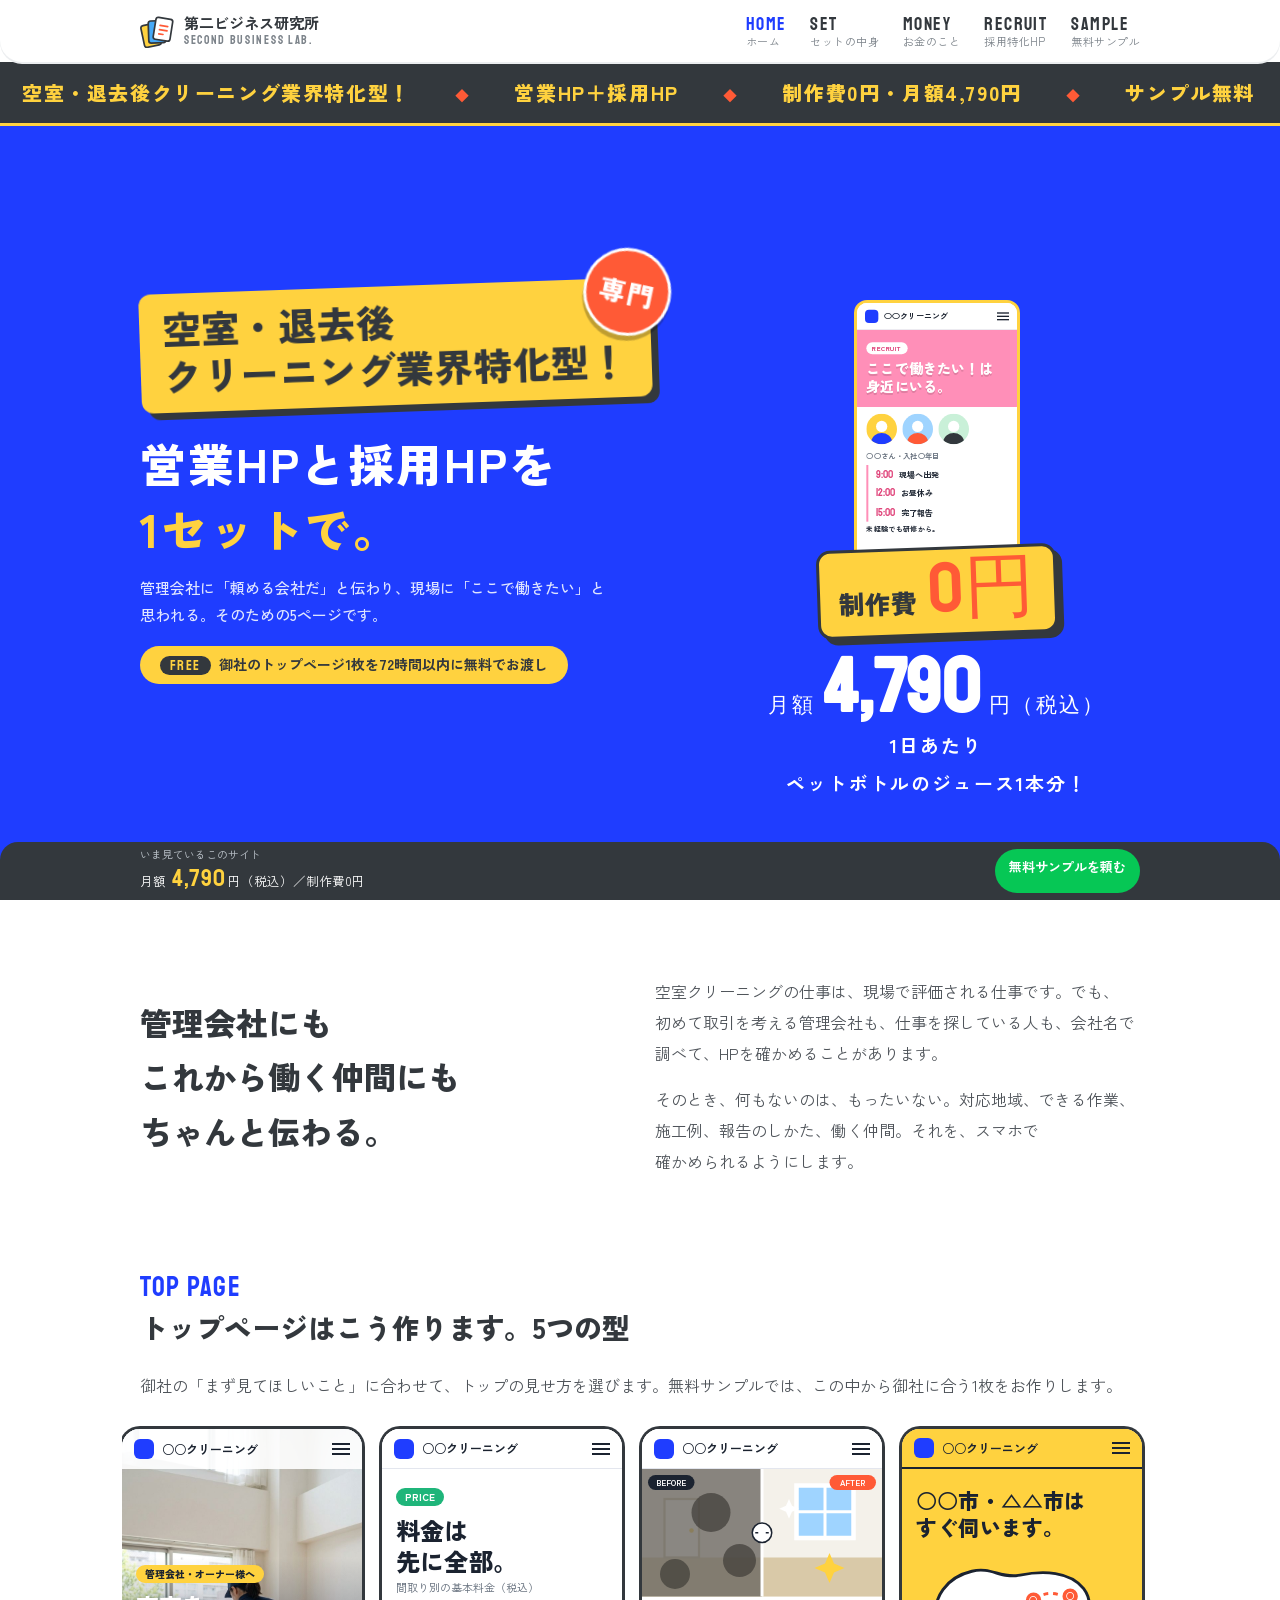
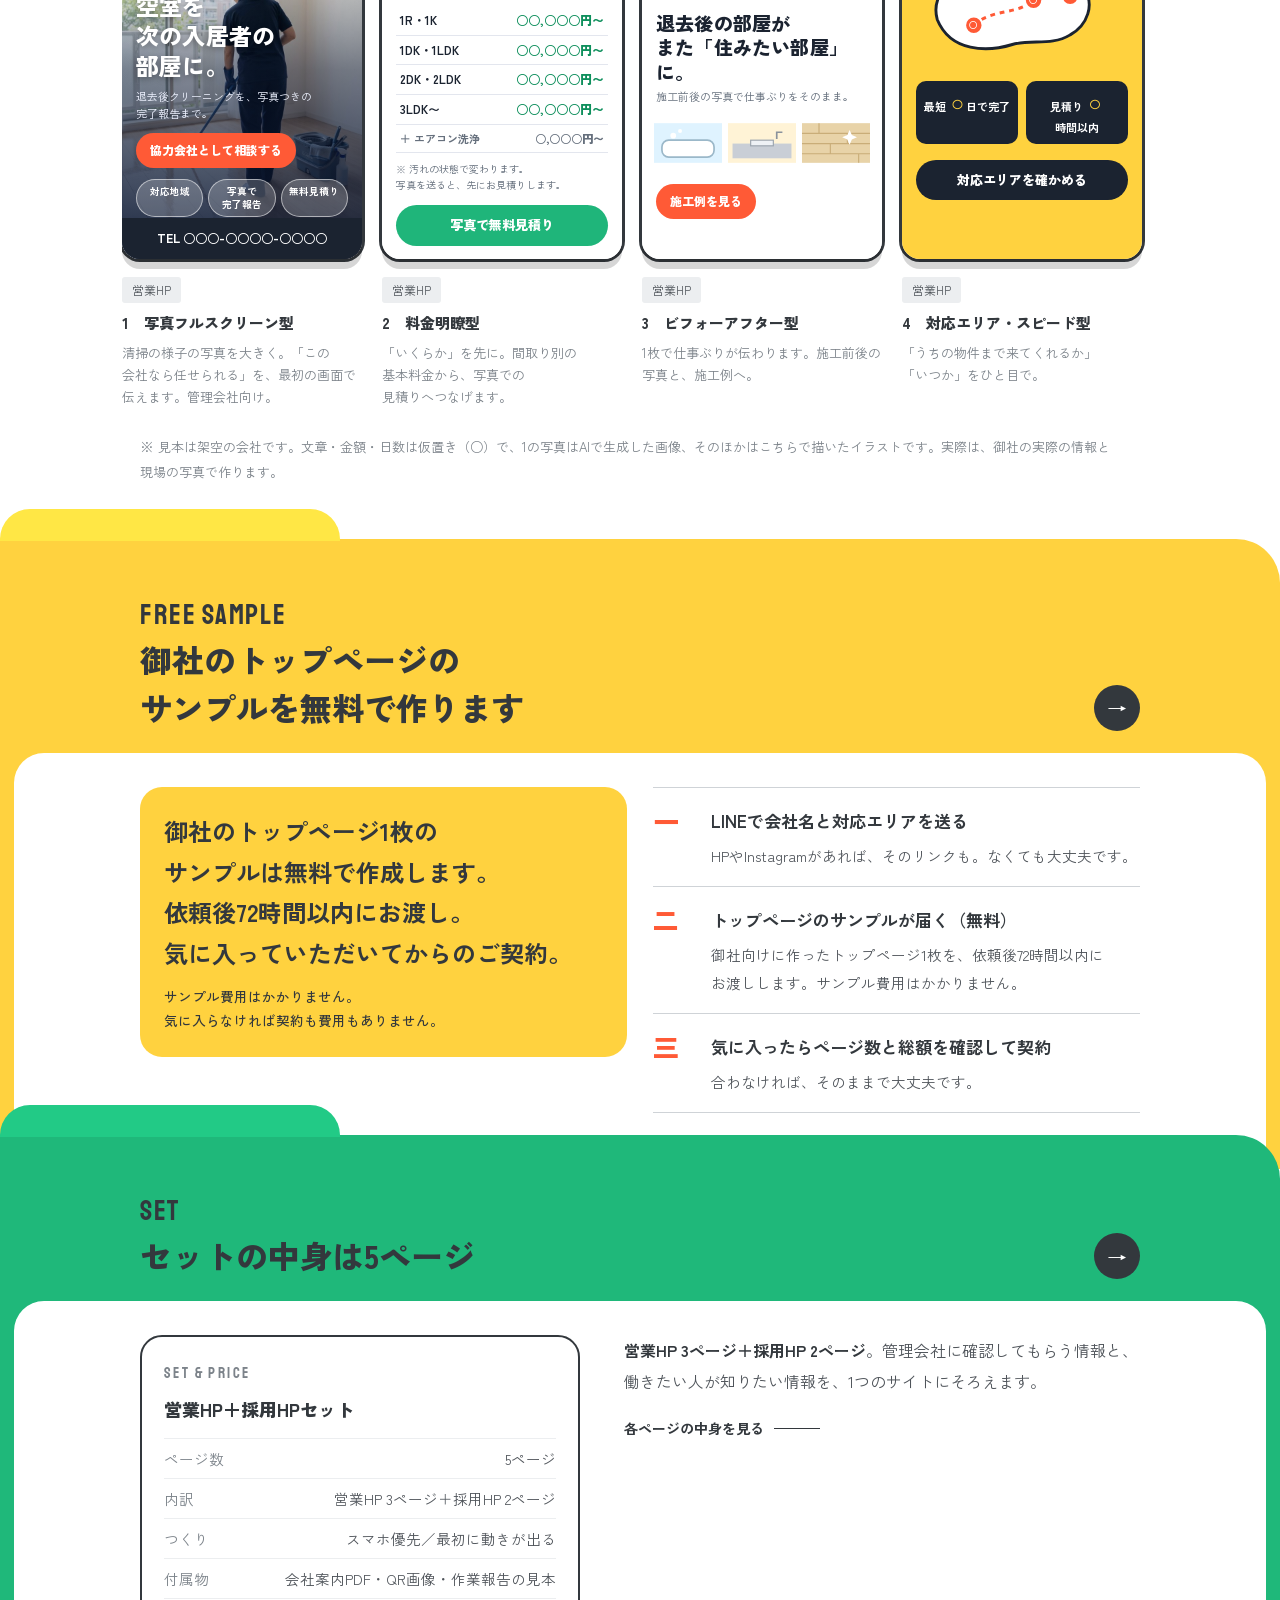
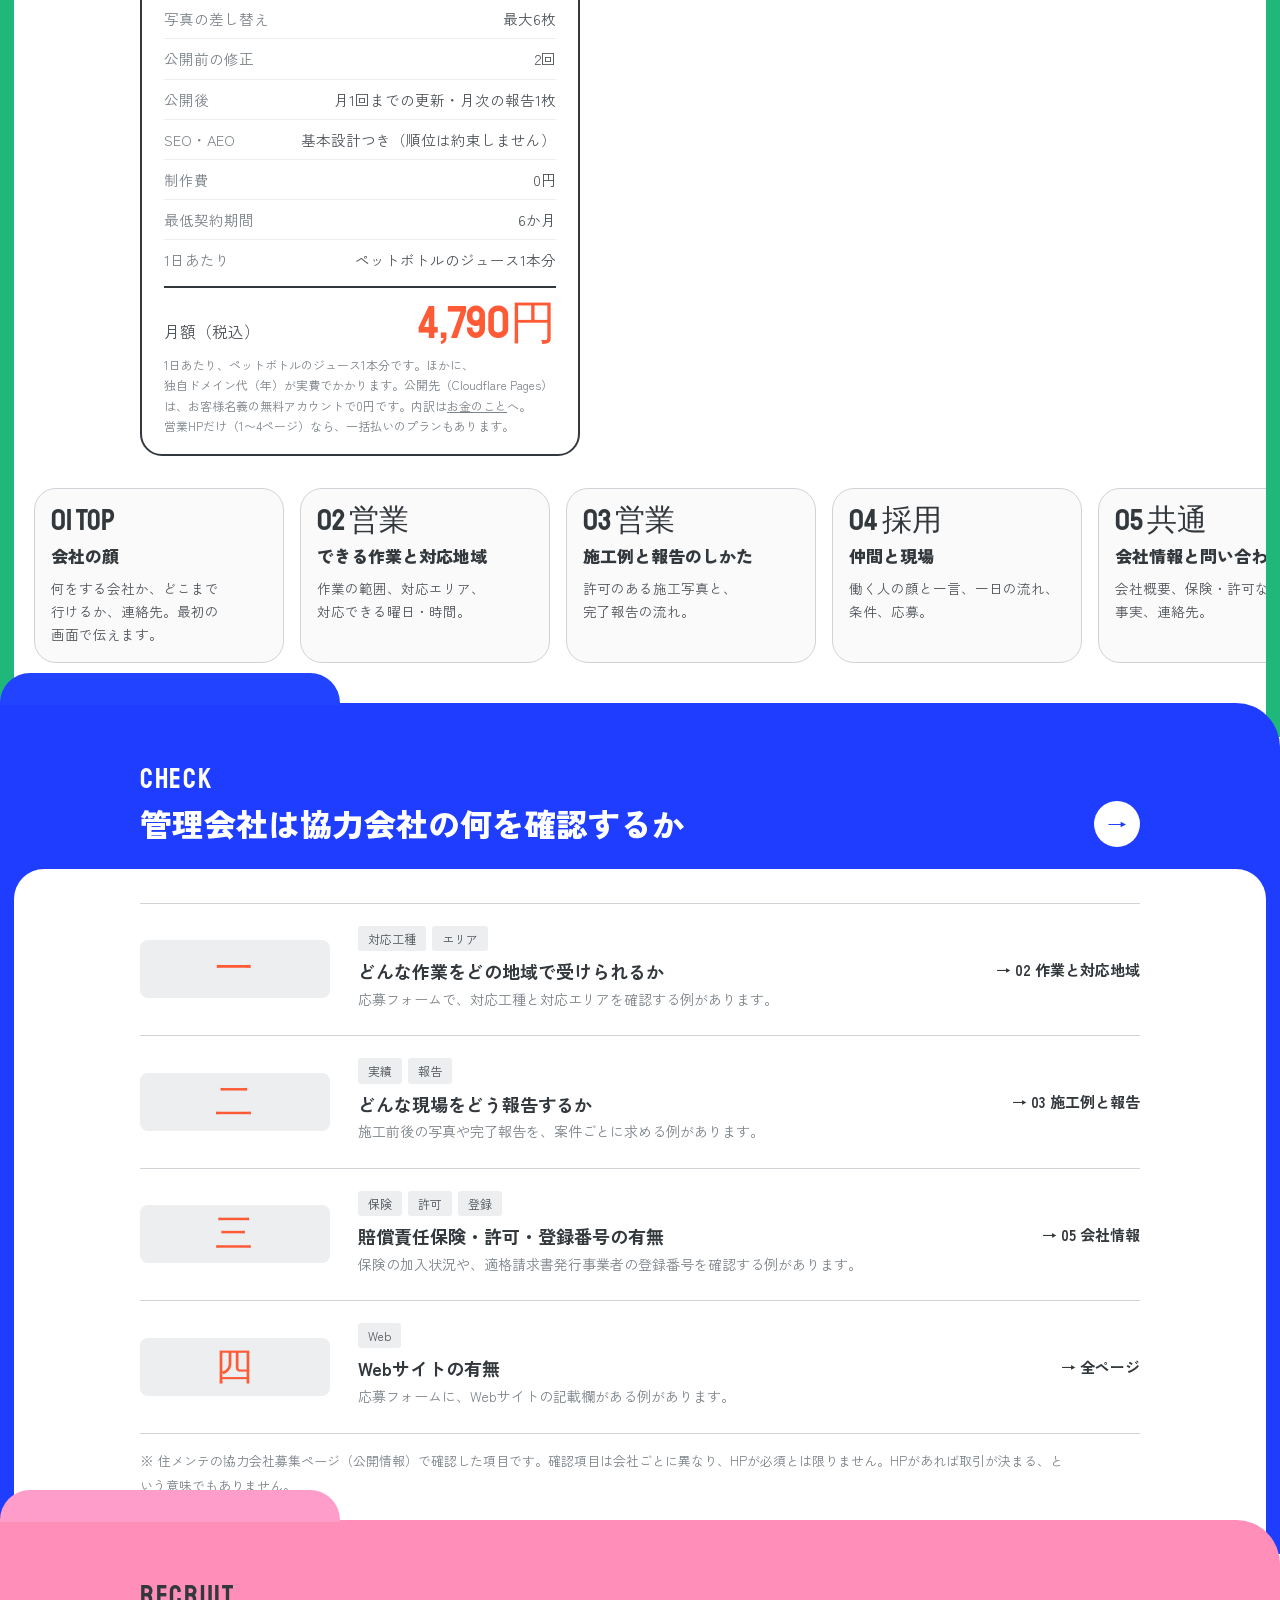
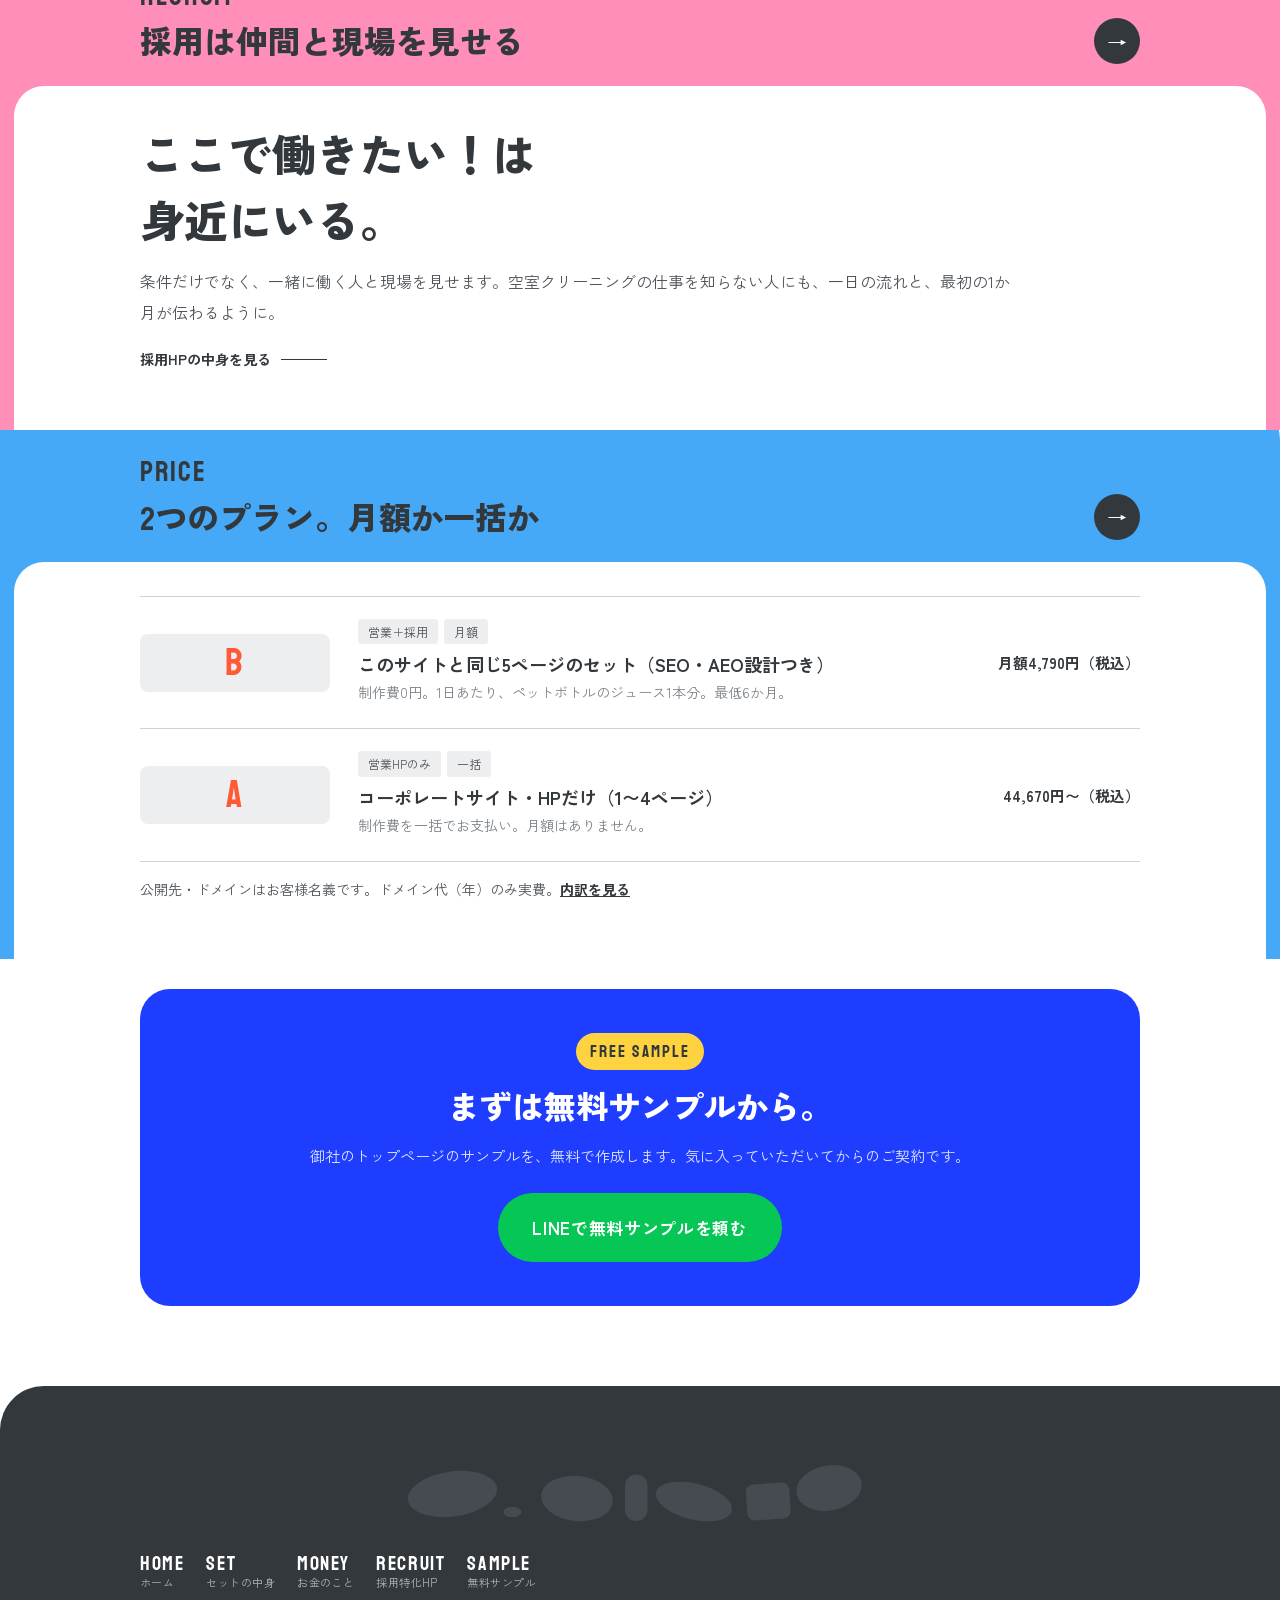
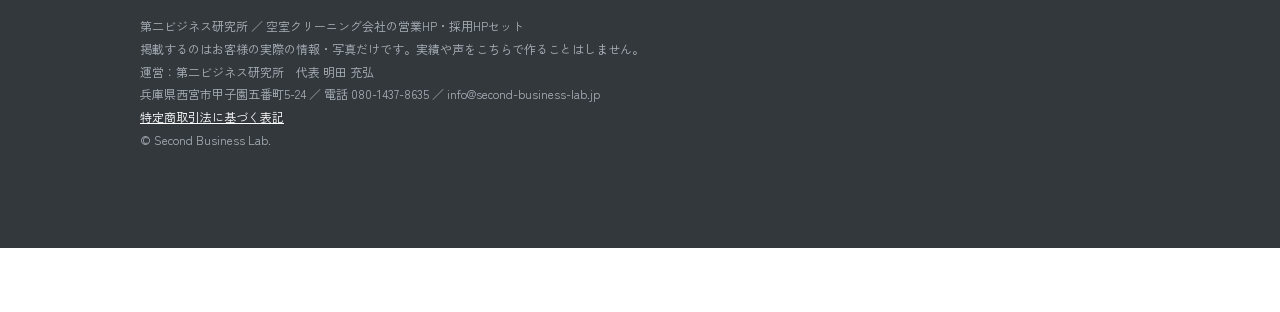
==== commit e9bcaba6: "nb chunks" ====
--- a/index.html
+++ b/index.html
@@ -11,7 +11,7 @@
 <link rel="icon" href="data:image/svg+xml,%3Csvg xmlns='http://www.w3.org/2000/svg' viewBox='0 0 40 40'%3E%3Crect width='40' height='40' rx='9' fill='%231f3dff'/%3E%3Crect x='11' y='7' width='18' height='26' rx='3' fill='%23fff'/%3E%3Cpath d='M15 14h10M15 19h10M15 24h6' stroke='%23ff5a36' stroke-width='2.4' stroke-linecap='round'/%3E%3C/svg%3E">
 <link rel="preconnect" href="https://fonts.googleapis.com"><link rel="preconnect" href="https://fonts.gstatic.com" crossorigin>
 <link href="https://fonts.googleapis.com/css2?family=Staatliches&family=Zen+Kaku+Gothic+New:wght@400;500;700;900&display=swap" rel="stylesheet">
-<link rel="stylesheet" href="style.css?v=20261012q">
+<link rel="stylesheet" href="style.css?v=20261012r">
 <script>document.documentElement.className="js"</script>
 </head>
 <body>
@@ -98,7 +98,7 @@
 <div class="total"><span>月額<wbr>（税込）</span><b>4,790円</b></div>
 <p class="note">1日あたり、<wbr>ペットボトルの<wbr>ジュース1本分です。<wbr>ほかに、<wbr>独自ドメイン代<wbr>（年）が<wbr>実費で<wbr>かかります。<wbr>公開先<wbr>（Cloudflare Pages）は、<wbr>お客様名義の<wbr>無料アカウントで<wbr>0円です。<wbr>内訳は<a href="price.html">お金の<wbr>こと</a>へ。<wbr>営業HPだけ<wbr>（1〜4ページ）なら、<wbr>一括<wbr>払いの<wbr>プランも<wbr>あります。</p>
 </div>
-<div class="lead rv"><p><b style="color:var(--ink)">営業HP 3ページ＋採用HP 2ページ</b>。<wbr>管理会社に<wbr>確認して<wbr>もらう<wbr>情報と、<wbr>働きたい<wbr>人が<wbr>知りたい<wbr>情報を、<wbr>1つの<wbr>サイトに<wbr>そろえます。</p>
+<div class="lead rv"><p><b style="color:var(--ink)"><span class="nb">営業HP 3ページ</span>＋<span class="nb">採用HP 2ページ</span></b>。<wbr>管理会社に<wbr>確認して<wbr>もらう<wbr>情報と、<wbr>働きたい<wbr>人が<wbr>知りたい<wbr>情報を、<wbr>1つの<wbr>サイトに<wbr>そろえます。</p>
 <p style="margin-top:14px"><a class="more" href="works.html">各ページの<wbr>中身を<wbr>見る</a></p></div></div>
 <div class="rail">
 <a class="tile" href="works.html"><span class="n">01 TOP</span><span style="font-weight:800;color:var(--ink);font-size:17px;line-height:1.5">会社の<wbr>顔</span><p>何を<wbr>する<wbr>会社か、<wbr>どこまで<wbr>行けるか、<wbr>連絡先。<wbr>最初の<wbr>画面で<wbr>伝えます。</p></a>
@@ -166,5 +166,5 @@
 <div class="t"><span>いま見ている<wbr>この<wbr>サイト</span><div>月額 <b>4,790</b>円<wbr>（税込）<wbr>／制作費0円</div></div>
 <a href="https://lin.ee/Pv7TeN5" target="_blank" rel="noopener"><span class="lg">無料サンプルを<wbr>頼む</span><span class="sm">無料サンプル</span></a>
 </div></aside>
-<script src="main.js?v=20261012q"></script>
+<script src="main.js?v=20261012r"></script>
 </body></html>
